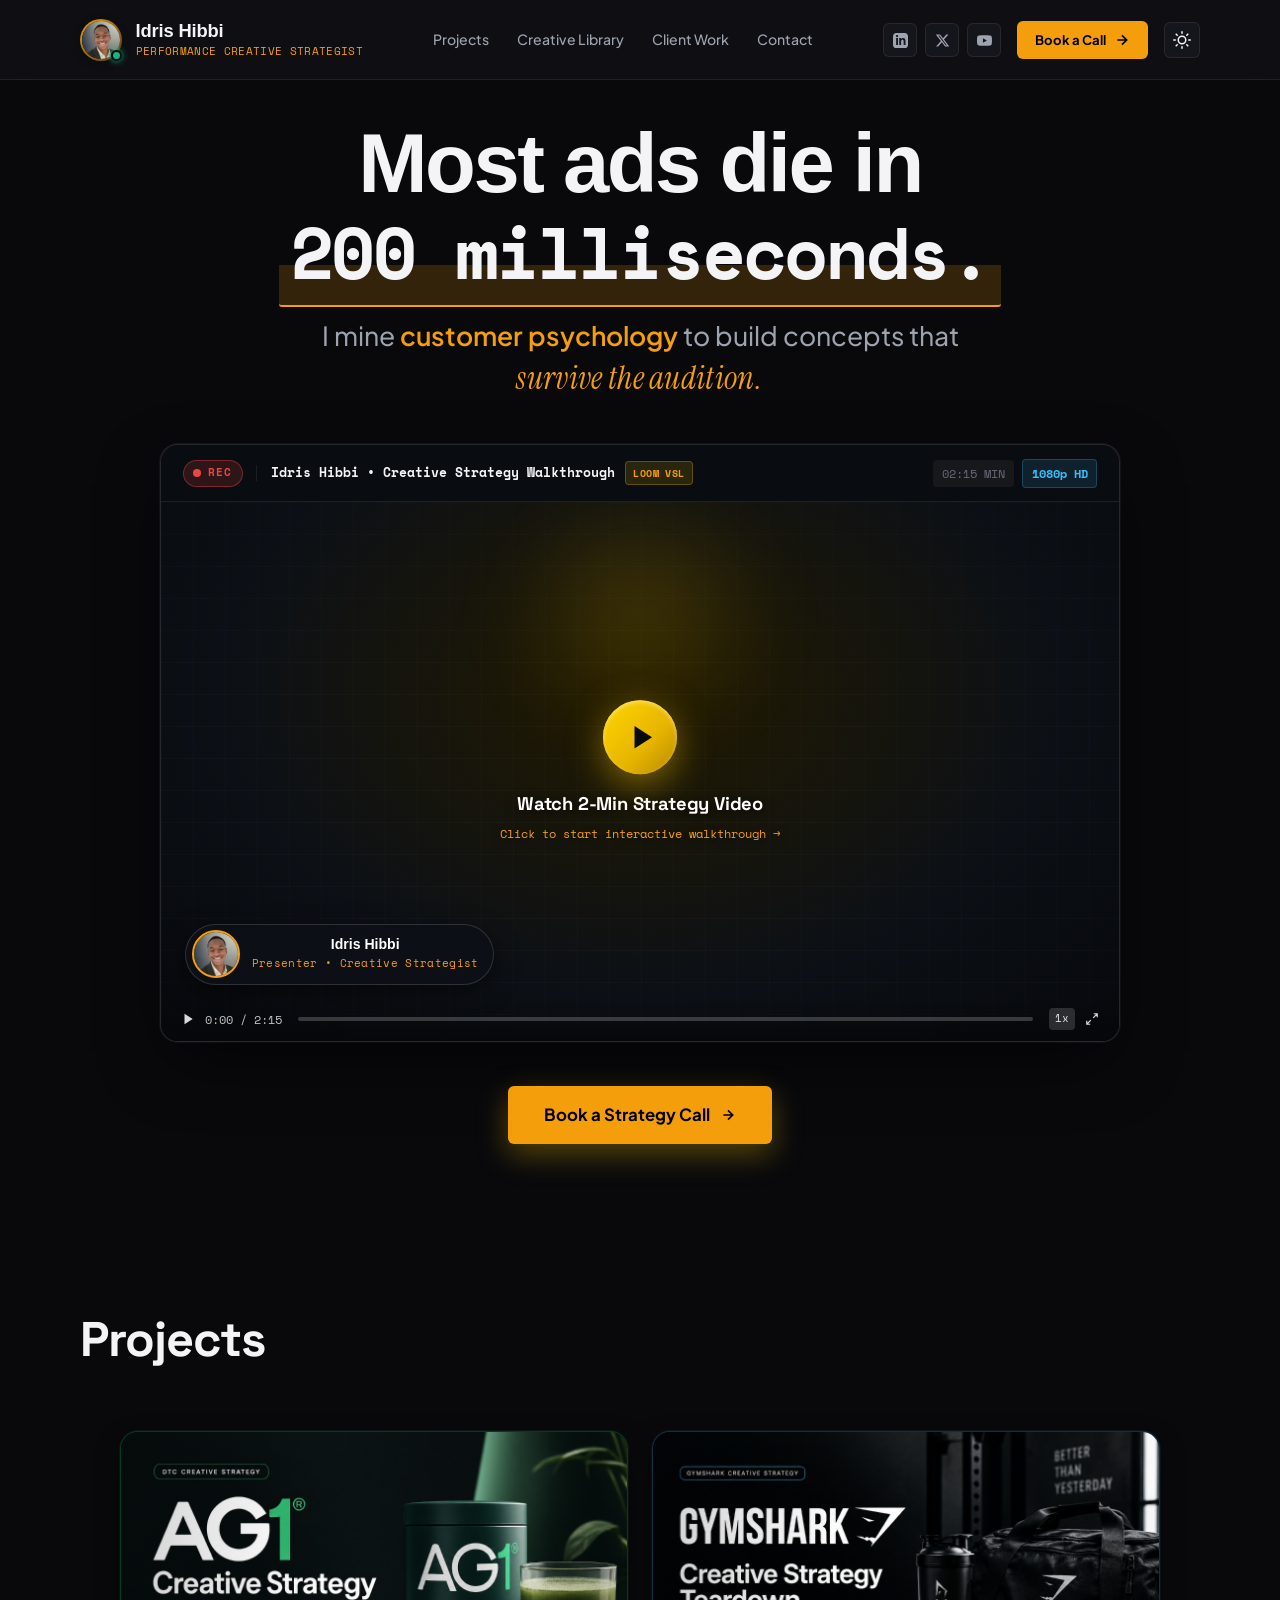
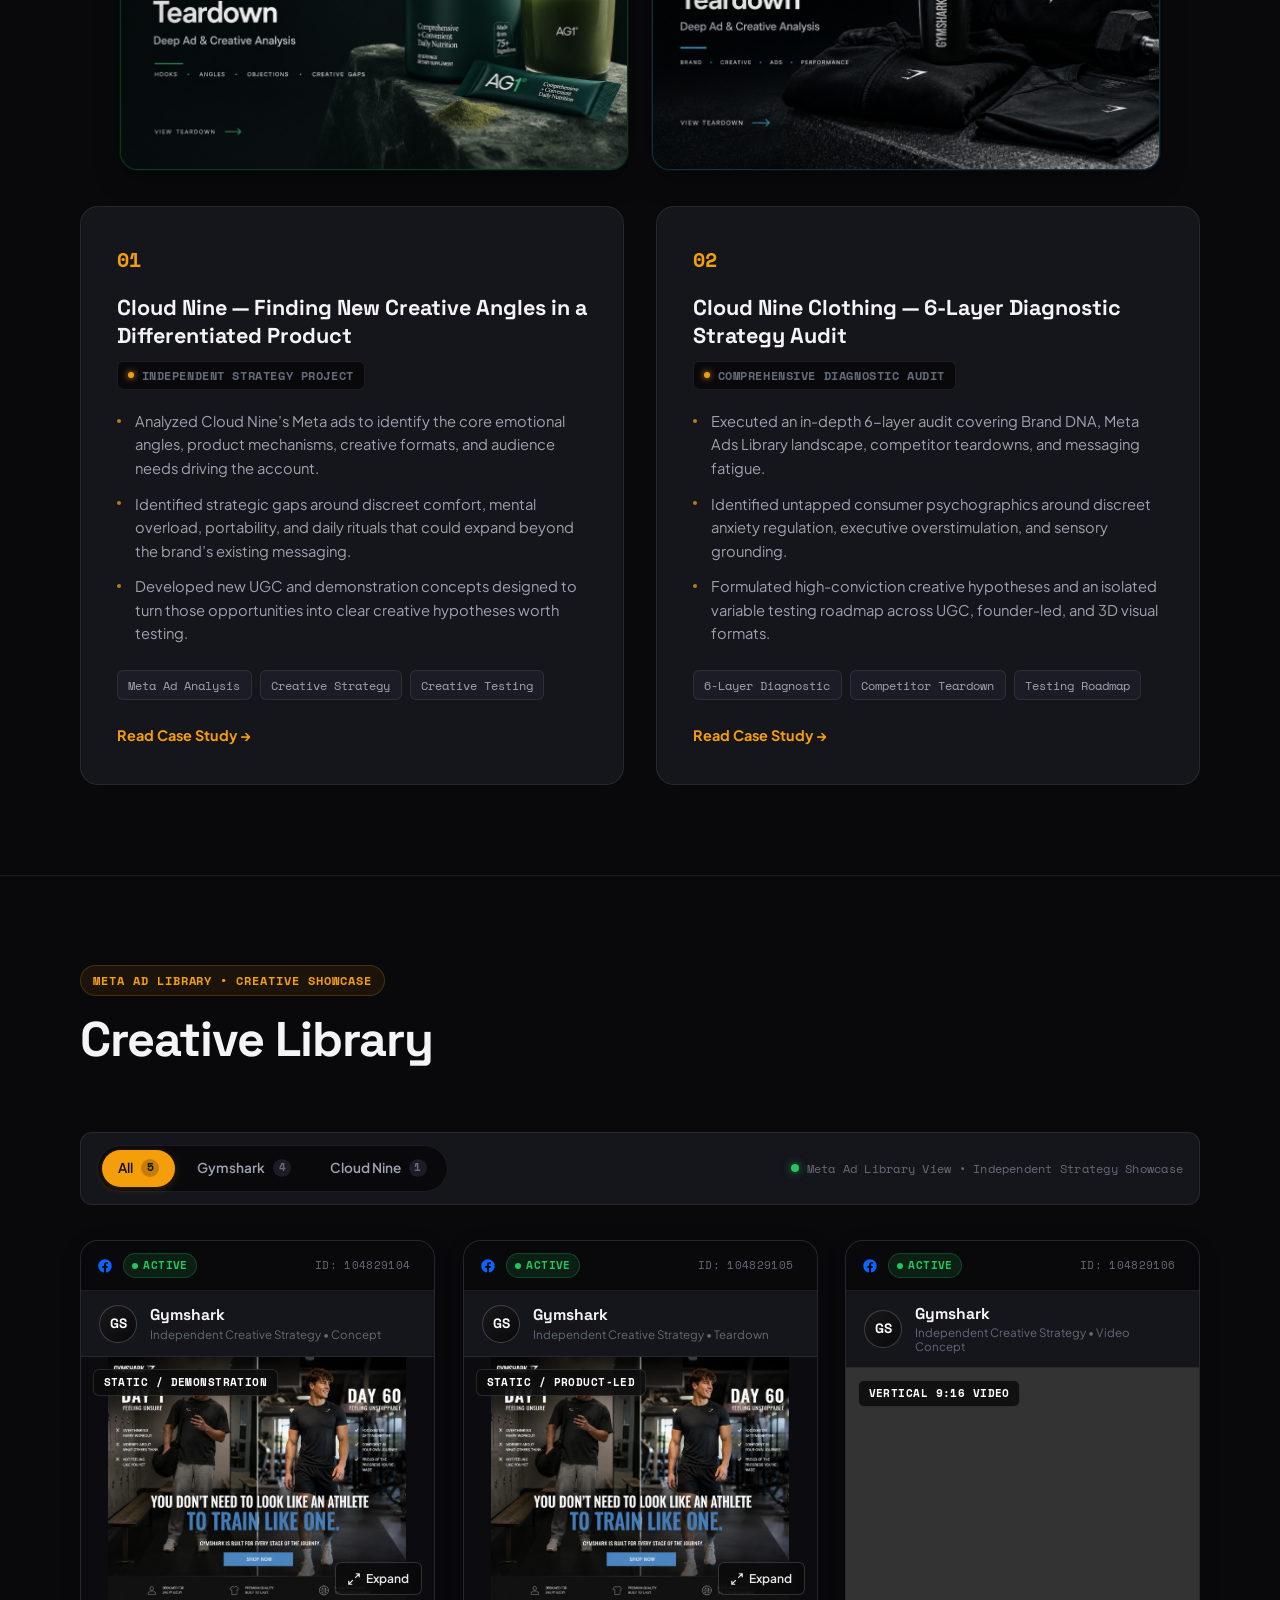
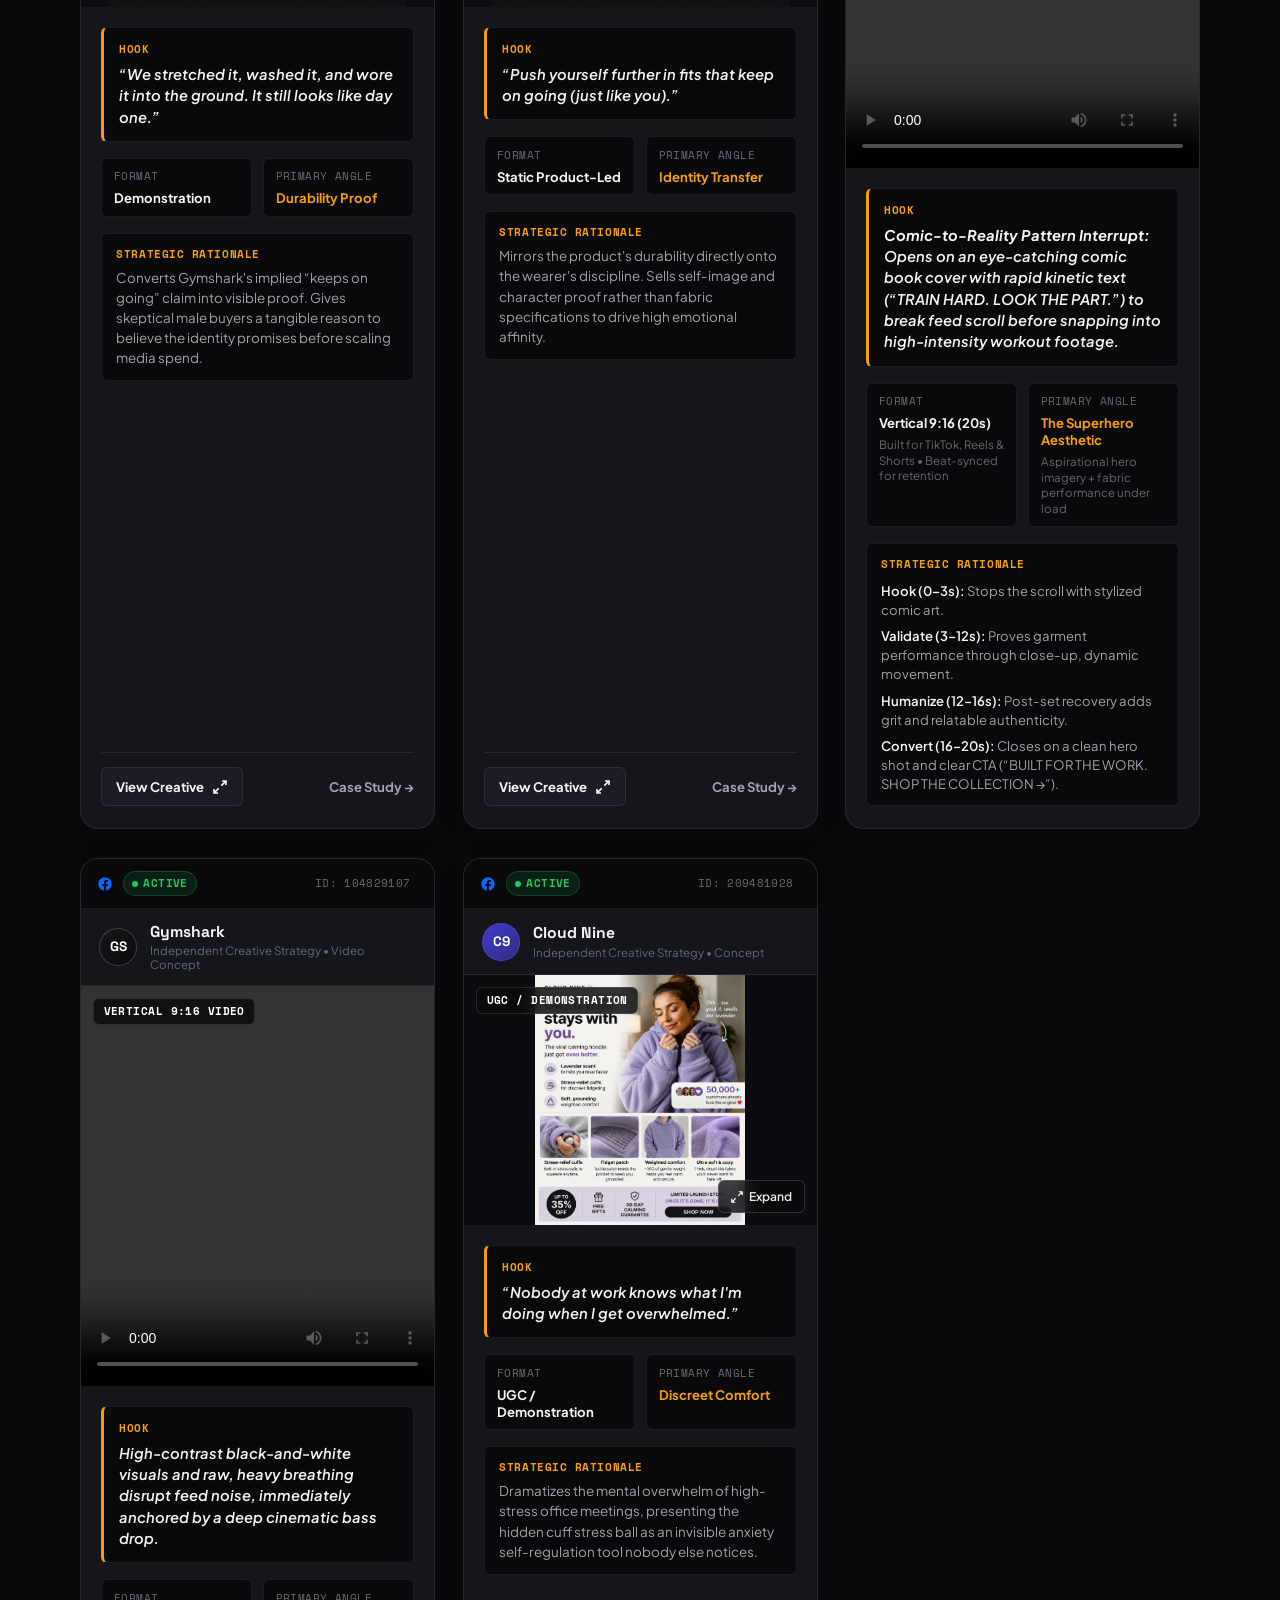
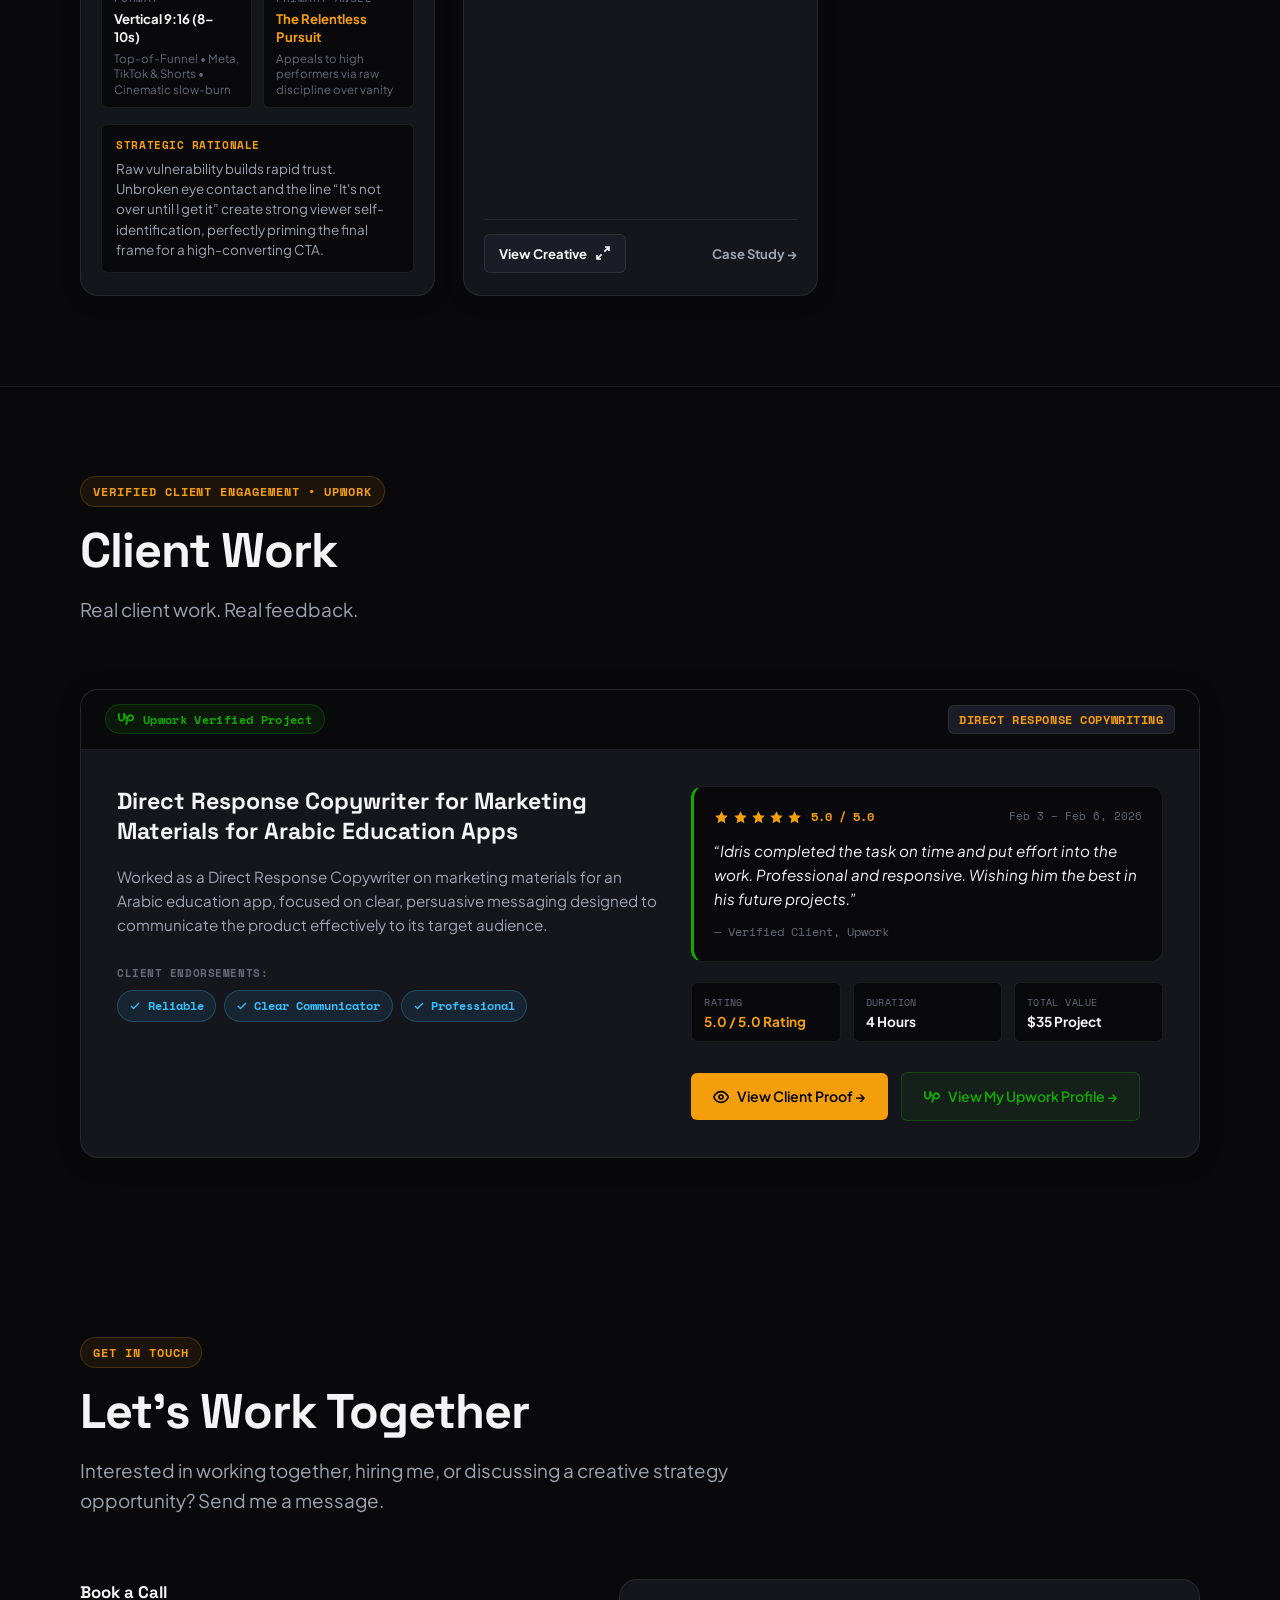
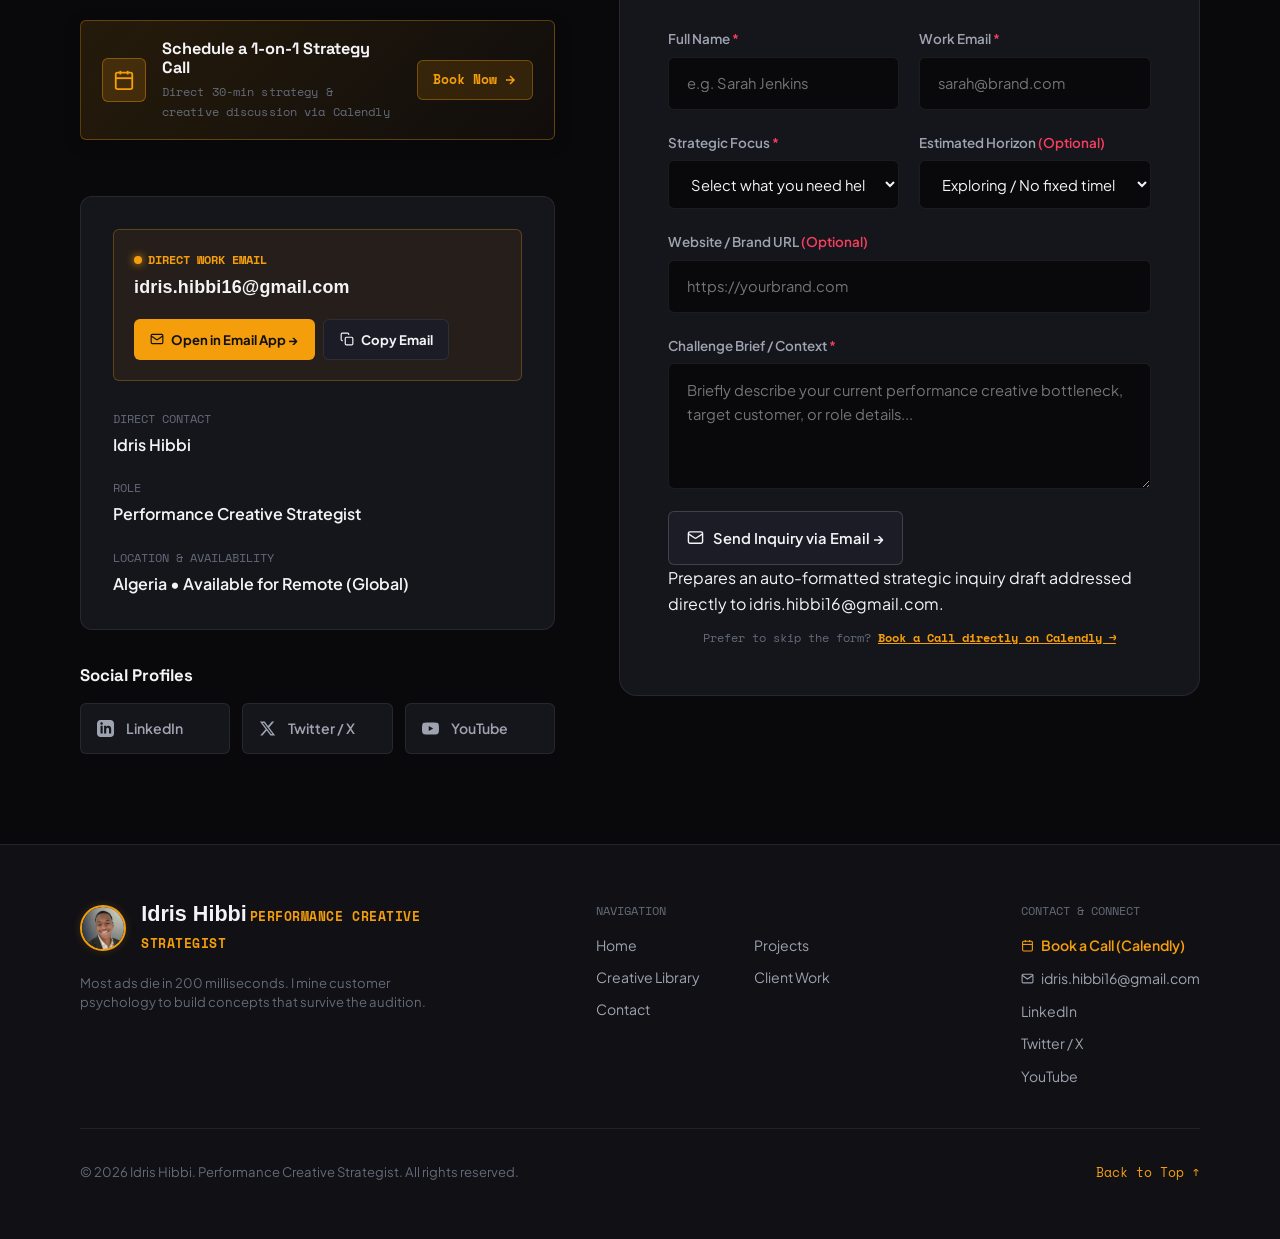
==== index.html @ 388db46a "copy: simplify Projects section header to just 'Projects'" ====
<!DOCTYPE html>
<html lang="en" data-theme="dark">
<head>
  <meta charset="UTF-8">
  <meta name="viewport" content="width=device-width, initial-scale=1.0">
  <meta http-equiv="X-UA-Compatible" content="ie=edge">
  
  <title>Idris Hibbi — Performance Creative Strategist | Portfolio</title>
  <meta name="description" content="Portfolio of Idris Hibbi, Performance Creative Strategist. Turning customer research and insights into high-converting paid social hooks, angles, concepts, and testing roadmaps.">
  <meta name="keywords" content="Idris Hibbi, Performance Creative Strategist, Creative Strategy, Meta Ads, DTC Paid Social, Creative Testing, Hooks and Angles, Direct Response Copywriting">
  <meta name="author" content="Idris Hibbi">

  <!-- Open Graph / Meta -->
  <meta property="og:type" content="website">
  <meta property="og:title" content="Idris Hibbi — Performance Creative Strategist">
  <meta property="og:description" content="Most ads die in 200 milliseconds. I mine customer psychology to build concepts that survive the audition.">
  <meta property="og:url" content="https://www.idrishibbi.workers.dev">

  <!-- Favicon -->
  <link rel="icon" type="image/jpeg" href="assets/idris-hibbi.jpg">

  <!-- Typography: Clash Display, Cabinet Grotesk & Google Fonts -->
  <link rel="preconnect" href="https://api.fontshare.com">
  <link rel="stylesheet" href="https://api.fontshare.com/v2/css?f[]=clash-display@500,600,700&f[]=cabinet-grotesk@500,700,800,900&display=swap">
  <link rel="preconnect" href="https://fonts.googleapis.com">
  <link rel="preconnect" href="https://fonts.gstatic.com" crossorigin>
  <link rel="stylesheet" href="https://fonts.googleapis.com/css2?family=Instrument+Serif:ital@0;1&family=Plus+Jakarta+Sans:ital,wght@0,300;0,400;0,500;0,600;0,700;0,800;1,400&family=Space+Grotesk:wght@500;600;700&family=Space+Mono:ital,wght@0,400;0,700;1,400;1,700&display=swap">

  <!-- Stylesheet -->
  <link rel="stylesheet" href="css/style.css">
</head>
<body>

  <!-- Scroll Progress Bar -->
  <div id="scroll-progress" role="progressbar" aria-label="Reading progress" aria-valuenow="0" aria-valuemin="0" aria-valuemax="100"></div>

  <!-- ═══════════════════════════════════════════════════════════
       HEADER & NAVIGATION (PROJECTS | CREATIVE LIBRARY | CLIENT WORK | CONTACT)
       ═══════════════════════════════════════════════════════════ -->
  <header class="site-header" role="banner">
    <div class="container nav-wrapper">
      
      <!-- Brand Identity (Logo Up with Photo) -->
      <a href="#hero" class="brand-logo" aria-label="Idris Hibbi Home">
        <div class="brand-avatar-wrap">
          <img src="assets/idris-hibbi.jpg" alt="Idris Hibbi" class="brand-avatar-img">
          <span class="avatar-status-dot" title="Available for Remote"></span>
        </div>
        <div class="brand-text">
          <span class="brand-name">Idris Hibbi</span>
          <span class="brand-role">Performance Creative Strategist</span>
        </div>
      </a>

      <!-- Desktop Navigation Links: Projects | Creative Library | Client Work | Contact -->
      <nav class="nav-links" id="nav-links" role="navigation" aria-label="Primary Navigation">
        <a href="#work" class="nav-link">Projects</a>
        <a href="#creative-library" class="nav-link">Creative Library</a>
        <a href="#client-work" class="nav-link">Client Work</a>
        <a href="#contact" class="nav-link">Contact</a>
        <a href="https://calendly.com/idris-copywriter/the-idris-meeting" target="_blank" rel="noopener noreferrer" class="btn btn-primary btn-sm mobile-nav-cta">Book a Call</a>
      </nav>

      <!-- Right Utility: Socials, Persistent CTA, Theme Toggle, Mobile Button -->
      <div class="nav-right">

        <!-- Header Social Icons Strip (Exact Verified Links) -->
        <div class="header-socials" aria-label="Social & Professional Profiles">
          <a href="https://www.linkedin.com/in/idris-hibbi-80b40640b/" target="_blank" rel="noopener noreferrer" class="social-icon-btn" aria-label="Idris Hibbi on LinkedIn" title="LinkedIn">
            <svg viewBox="0 0 24 24"><path d="M19 0h-14c-2.761 0-5 2.239-5 5v14c0 2.761 2.239 5 5 5h14c2.762 0 5-2.239 5-5v-14c0-2.761-2.238-5-5-5zm-11 19h-3v-11h3v11zm-1.5-12.268c-.966 0-1.75-.79-1.75-1.764s.784-1.764 1.75-1.764 1.75.79 1.75 1.764-.783 1.764-1.75 1.764zm13.5 12.268h-3v-5.604c0-3.368-4-3.113-4 0v5.604h-3v-11h3v1.765c1.396-2.586 7-2.777 7 2.476v6.759z"/></svg>
          </a>
          <a href="https://x.com/idriso52823" target="_blank" rel="noopener noreferrer" class="social-icon-btn" aria-label="Idris Hibbi on X / Twitter" title="X / Twitter">
            <svg viewBox="0 0 24 24"><path d="M18.244 2.25h3.308l-7.227 8.26 8.502 11.24H16.17l-5.214-6.817L4.99 21.75H1.68l7.73-8.835L1.254 2.25H8.08l4.713 6.231zm-1.161 17.52h1.833L7.084 4.126H5.117z"/></svg>
          </a>
          <a href="https://www.youtube.com/@idrishibbi/shorts" target="_blank" rel="noopener noreferrer" class="social-icon-btn" aria-label="Idris Hibbi on YouTube" title="YouTube">
            <svg viewBox="0 0 24 24"><path d="M23.498 6.186a3.016 3.016 0 0 0-2.122-2.136C19.505 3.545 12 3.545 12 3.545s-7.505 0-9.377.505A3.017 3.017 0 0 0 .502 6.186C0 8.07 0 12 0 12s0 3.93.502 5.814a3.016 3.016 0 0 0 2.122 2.136c1.871.505 9.376.505 9.376.505s7.505 0 9.377-.505a3.015 3.015 0 0 0 2.122-2.136C24 15.93 24 12 24 12s0-3.93-.502-5.814zM9.545 15.568V8.432L15.818 12l-6.273 3.568z"/></svg>
          </a>
        </div>

        <!-- Persistent "Book a Call" CTA Button -->
        <a href="https://calendly.com/idris-copywriter/the-idris-meeting" target="_blank" rel="noopener noreferrer" class="btn btn-primary btn-sm nav-cta-desktop">
          <span>Book a Call</span>
          <svg viewBox="0 0 24 24" width="14" height="14" fill="none" stroke="currentColor" stroke-width="2.5"><path d="M5 12h14M12 5l7 7-7 7"/></svg>
        </a>

        <!-- Theme Toggle -->
        <button id="theme-toggle" class="theme-toggle" type="button" aria-label="Switch to light mode" title="Current: DARK mode (Click to toggle)">
          <svg class="icon-sun" xmlns="http://www.w3.org/2000/svg" width="18" height="18" viewBox="0 0 24 24" fill="none" stroke="currentColor" stroke-width="2" stroke-linecap="round" stroke-linejoin="round">
            <circle cx="12" cy="12" r="5"></circle>
            <line x1="12" y1="1" x2="12" y2="3"></line>
            <line x1="12" y1="21" x2="12" y2="23"></line>
            <line x1="4.22" y1="4.22" x2="5.64" y2="5.64"></line>
            <line x1="18.36" y1="18.36" x2="19.78" y2="19.78"></line>
            <line x1="1" y1="12" x2="3" y2="12"></line>
            <line x1="21" y1="12" x2="23" y2="12"></line>
            <line x1="4.22" y1="19.78" x2="5.64" y2="18.36"></line>
            <line x1="18.36" y1="5.64" x2="19.78" y2="4.22"></line>
          </svg>
          <svg class="icon-moon" xmlns="http://www.w3.org/2000/svg" width="18" height="18" viewBox="0 0 24 24" fill="none" stroke="currentColor" stroke-width="2" stroke-linecap="round" stroke-linejoin="round">
            <path d="M21 12.79A9 9 0 1 1 11.21 3 7 7 0 0 0 21 12.79z"></path>
          </svg>
        </button>

        <!-- Mobile Menu Toggle Button -->
        <button id="mobile-toggle" class="mobile-toggle" type="button" aria-label="Toggle navigation menu" aria-expanded="false" aria-controls="nav-links">
          <span></span>
          <span></span>
          <span></span>
        </button>
      </div>

    </div>
  </header>

  <!-- ═══════════════════════════════════════════════════════════
       MAIN CONTENT
       ═══════════════════════════════════════════════════════════ -->
  <main id="main-content">

    <!-- ───────────────────────────────────────────────────────────
         01 — HERO & LOOM VSL (DIRECT-RESPONSE SALES PAGE)
         ─────────────────────────────────────────────────────────── -->
    <section id="hero" class="hero-section hero-vsl-section" aria-label="Introduction">
      <div class="container">
        <div class="hero-inner reveal">

          <!-- Main Headline (Hook) -->
          <h1 class="hero-headline">
            Most ads die in <span class="headline-mono">200 milliseconds.</span>
          </h1>

          <!-- Subheadline (Strategy & Value Proposition) -->
          <p class="hero-subhead">
            I mine <span class="subhead-accent">customer psychology</span> to build concepts that <em class="subhead-serif">survive the audition.</em>
          </p>

          <!-- LOOM VIDEO VSL PLAYER (Directly After Headline) -->
          <div class="loom-vsl-card reveal" id="about">
          
          <!-- Loom Browser / Recording Header Bar -->
          <div class="loom-header-bar">
            <div class="loom-header-left">
              <span class="loom-rec-indicator">
                <span class="loom-rec-dot"></span>
                <span class="loom-rec-text">REC</span>
              </span>
              <span class="loom-header-divider"></span>
              <div class="loom-header-title-wrap">
                <span class="loom-header-title">Idris Hibbi &bull; Creative Strategy Walkthrough</span>
                <span class="loom-header-badge">LOOM VSL</span>
              </div>
            </div>
            <div class="loom-header-right">
              <span class="loom-meta-pill">02:15 MIN</span>
              <span class="loom-meta-pill loom-pill-hd">1080p HD</span>
            </div>
          </div>

          <!-- Video Player & Interactive Screen Frame -->
          <div class="loom-screen-wrap" id="loom-player-wrap">
            
            <!-- Loom Embedded Iframe (Ready for Your Loom URL) -->
            <!-- TO EMBED YOUR ACTUAL LOOM VIDEO: Paste your Loom share/embed link into the src below:
                 e.g. src="https://www.loom.com/embed/YOUR_LOOM_VIDEO_ID" -->
            <iframe 
              id="loom-iframe" 
              class="loom-iframe"
              src="" 
              data-loom-url="https://www.loom.com/embed/"
              title="Idris Hibbi — Performance Creative Strategy Loom Walkthrough"
              frameborder="0" 
              webkitallowfullscreen 
              mozallowfullscreen 
              allowfullscreen
              allow="accelerometer; autoplay; clipboard-write; encrypted-media; gyroscope; picture-in-picture"
              style="display: none;"
            ></iframe>

            <!-- Interactive Loom Poster Overlay -->
            <div class="loom-poster" id="loom-poster">
              <!-- Dark Cinematic Studio Grid & Ambient Lighting -->
              <div class="loom-poster-bg">
                <div class="loom-bg-glow"></div>
                <div class="loom-bg-grid-overlay"></div>
              </div>
              
              <!-- Floating Loom Bubble (Iconic circular presenter bubble) -->
              <div class="loom-presenter-bubble">
                <div class="loom-bubble-avatar-frame">
                  <img src="assets/idris-hibbi.jpg" alt="Idris Hibbi — Performance Creative Strategist" class="loom-bubble-avatar">
                  <span class="loom-bubble-pulse"></span>
                </div>
                <div class="loom-bubble-info">
                  <span class="loom-bubble-name">Idris Hibbi</span>
                  <span class="loom-bubble-role">Presenter &bull; Creative Strategist</span>
                </div>
              </div>

              <!-- Center Big Play Button with Pulse Aura -->
              <div class="loom-play-trigger-wrap" id="loom-play-btn" role="button" tabindex="0" aria-label="Play 2-Minute Strategy Video">
                <div class="loom-play-pulse-ring"></div>
                <div class="loom-play-pulse-ring-outer"></div>
                <div class="loom-play-btn">
                  <svg viewBox="0 0 24 24" width="30" height="30" fill="currentColor">
                    <polygon points="6,3 20,12 6,21"></polygon>
                  </svg>
                </div>
                <div class="loom-play-labels">
                  <span class="loom-play-headline">Watch 2-Min Strategy Video</span>
                  <span class="loom-play-subtext">Click to start interactive walkthrough &rarr;</span>
                </div>
              </div>

              <!-- Bottom Bar with Video Controls Mockup -->
              <div class="loom-player-controls-bar">
                <div class="loom-controls-left">
                  <span class="loom-ctrl-btn">
                    <svg viewBox="0 0 24 24" width="14" height="14" fill="currentColor"><polygon points="6,3 20,12 6,21"></polygon></svg>
                  </span>
                  <span class="loom-time-display">0:00 / 2:15</span>
                </div>
                <div class="loom-progress-track">
                  <div class="loom-progress-fill"></div>
                </div>
                <div class="loom-controls-right">
                  <span class="loom-speed-pill">1x</span>
                  <span class="loom-ctrl-btn" title="Fullscreen">
                    <svg viewBox="0 0 24 24" width="14" height="14" fill="none" stroke="currentColor" stroke-width="2"><path d="M15 3h6v6M9 21H3v-6M21 3l-7 7M3 21l7-7"/></svg>
                  </span>
                </div>
              </div>

            </div>

          </div>
        </div>

        <!-- Single Booking Call Button Under Video -->
        <div class="loom-vsl-cta-center reveal">
          <a href="https://calendly.com/idris-copywriter/the-idris-meeting" target="_blank" rel="noopener noreferrer" class="btn btn-primary btn-lg loom-booking-btn">
            <span>Book a Strategy Call</span>
            <svg viewBox="0 0 24 24" width="18" height="18" fill="none" stroke="currentColor" stroke-width="2.5"><path d="M5 12h14M12 5l7 7-7 7"/></svg>
          </a>
        </div>

      </div>
    </section>

    <!-- ───────────────────────────────────────────────────────────
         02 — PROJECTS (CASE STUDY CARDS WITH VISUAL PREVIEWS)
         ─────────────────────────────────────────────────────────── -->
    <section id="work" class="section work-section" aria-label="Projects">
      <div class="container">
        
        <div class="section-header reveal">
          <h2 class="section-title">Projects</h2>
        </div>

                <!-- ══════════════════════════════════════════════════════════════════
             FLAGSHIP CREATIVE STRATEGY TEARDOWNS (COMPACT 2-COLUMN GRID)
             01 — AG1 (DTC Health & Rituals)
             02 — GYMSHARK (Fitness DTC & Community)
             ══════════════════════════════════════════════════════════════════ -->
        <div class="featured-teardowns-grid reveal">
          
          <!-- FLAGSHIP 01: AG1 -->
          <a href="teardowns/ag1/" class="teardown-cover-card card-ag1" aria-label="AG1 Creative Strategy Teardown — Deep Ad &amp; Creative Analysis">
            <div class="teardown-cover-media">
              <img src="assets/ag1-cover.jpg" alt="AG1 Creative Strategy Teardown — Deep Ad &amp; Creative Analysis by Idris Hibbi" class="teardown-cover-img" width="1024" height="682" loading="eager" />
              <div class="teardown-cover-vignette vignette-ag1"></div>

              <!-- Interactive Hover Indicator for "VIEW TEARDOWN →" (Desktop) -->
              <div class="teardown-cover-hover-indicator indicator-ag1" aria-hidden="true">
                <span class="indicator-text">VIEW TEARDOWN</span>
                <span class="indicator-arrow">&rarr;</span>
              </div>
            </div>

            <!-- Mobile Editorial Typography Bar (Large & Highly Readable on Phones) -->
            <div class="cover-mobile-meta meta-ag1">
              <div class="meta-top-row">
                <span class="meta-tag tag-ag1">DTC CREATIVE STRATEGY</span>
              </div>
              <h3 class="meta-title">AG1</h3>
              <h4 class="meta-subtitle">Creative Strategy Teardown</h4>
              <p class="meta-desc">Deep Ad &amp; Creative Analysis</p>
              <div class="meta-pills">
                <span class="meta-pill">HOOKS</span>
                <span class="meta-pill-dot">&bull;</span>
                <span class="meta-pill">ANGLES</span>
                <span class="meta-pill-dot">&bull;</span>
                <span class="meta-pill">OBJECTIONS</span>
                <span class="meta-pill-dot">&bull;</span>
                <span class="meta-pill">CREATIVE GAPS</span>
              </div>
              <div class="meta-cta cta-ag1">
                <span>VIEW TEARDOWN &rarr;</span>
              </div>
            </div>

            <!-- Accessible Semantic Representation -->
            <div class="sr-only">
              <span>DTC CREATIVE STRATEGY</span>
              <h2>AG1</h2>
              <h3>Creative Strategy Teardown</h3>
              <p>Deep Ad &amp; Creative Analysis</p>
              <p>HOOKS &bull; ANGLES &bull; OBJECTIONS &bull; CREATIVE GAPS</p>
              <span>VIEW TEARDOWN &rarr;</span>
            </div>
          </a>

          <!-- FLAGSHIP 02: GYMSHARK -->
          <a href="teardowns/gymshark/" class="teardown-cover-card card-gymshark" aria-label="Gymshark Creative Strategy Teardown — Deep Ad &amp; Creative Analysis">
            <div class="teardown-cover-media">
              <img src="assets/gymshark-cover.jpg" alt="Gymshark Creative Strategy Teardown — Deep Ad &amp; Creative Analysis by Idris Hibbi" class="teardown-cover-img" width="1024" height="682" loading="eager" />
              <div class="teardown-cover-vignette vignette-gymshark"></div>

              <!-- Interactive Hover Indicator for "VIEW TEARDOWN →" (Desktop) -->
              <div class="teardown-cover-hover-indicator indicator-gymshark" aria-hidden="true">
                <span class="indicator-text">VIEW TEARDOWN</span>
                <span class="indicator-arrow">&rarr;</span>
              </div>
            </div>

            <!-- Mobile Editorial Typography Bar (Large & Highly Readable on Phones) -->
            <div class="cover-mobile-meta meta-gymshark">
              <div class="meta-top-row">
                <span class="meta-tag tag-gymshark">GYMSHARK CREATIVE STRATEGY</span>
              </div>
              <h3 class="meta-title">GYMSHARK</h3>
              <h4 class="meta-subtitle">Creative Strategy Teardown</h4>
              <p class="meta-desc">Deep Ad &amp; Creative Analysis</p>
              <div class="meta-pills">
                <span class="meta-pill">BRAND</span>
                <span class="meta-pill-dot">&bull;</span>
                <span class="meta-pill">CREATIVE</span>
                <span class="meta-pill-dot">&bull;</span>
                <span class="meta-pill">ADS</span>
                <span class="meta-pill-dot">&bull;</span>
                <span class="meta-pill">PERFORMANCE</span>
              </div>
              <div class="meta-cta cta-gymshark">
                <span>VIEW TEARDOWN &rarr;</span>
              </div>
            </div>

            <!-- Accessible Semantic Representation -->
            <div class="sr-only">
              <span>GYMSHARK CREATIVE STRATEGY</span>
              <h2>Gymshark</h2>
              <h3>Creative Strategy Teardown</h3>
              <p>Deep Ad &amp; Creative Analysis</p>
              <p>BRAND &bull; CREATIVE &bull; ADS &bull; PERFORMANCE</p>
              <span>VIEW TEARDOWN &rarr;</span>
              <a href="https://docs.google.com/document/d/1mdFrHe251wy2hqUZsi7f1hh9tClTZw5Wl1FDdu_1t6A/edit?usp=sharing">Google Docs Case Study</a>
            </div>
          </a>

        </div>

        <div class="case-studies-grid">
          
          <!-- CASE STUDY 01: CLOUD NINE -->
          <article class="case-card reveal">
            <div class="case-card-top">
              <span class="case-number">01</span>
            </div>

            <h3 class="case-title">Cloud Nine — Finding New Creative Angles in a Differentiated Product</h3>
            
            <div class="case-project-label">
              <span class="case-badge-dot"></span>
              <span>Independent Strategy Project</span>
            </div>

            <div class="case-desc-lines">
              <p class="case-desc-line">Analyzed Cloud Nine’s Meta ads to identify the core emotional angles, product mechanisms, creative formats, and audience needs driving the account.</p>
              <p class="case-desc-line">Identified strategic gaps around discreet comfort, mental overload, portability, and daily rituals that could expand beyond the brand’s existing messaging.</p>
              <p class="case-desc-line">Developed new UGC and demonstration concepts designed to turn those opportunities into clear creative hypotheses worth testing.</p>
            </div>

            <div class="case-tags">
              <span class="case-tag">Meta Ad Analysis</span>
              <span class="case-tag">Creative Strategy</span>
              <span class="case-tag">Creative Testing</span>
            </div>

            <a href="https://docs.google.com/document/d/1LmB_jyf6jOxiAzn_wpG_X_ZEr5c2slnwyT1JOl8bPM0/edit?usp=sharing" target="_blank" rel="noopener noreferrer" class="case-cta-btn" aria-label="Read Cloud Nine Creative Strategy &amp; Ad Analysis on Google Docs">
              <span>Read Case Study &rarr;</span>
            </a>
          </article>

          <!-- CASE STUDY 02: CLOUD NINE 6-LAYER DIAGNOSTIC AUDIT -->
          <article class="case-card reveal delay-100">
            <div class="case-card-top">
              <span class="case-number">02</span>
            </div>

            <h3 class="case-title">Cloud Nine Clothing — 6-Layer Diagnostic Strategy Audit</h3>
            
            <div class="case-project-label">
              <span class="case-badge-dot"></span>
              <span>Comprehensive Diagnostic Audit</span>
            </div>

            <div class="case-desc-lines">
              <p class="case-desc-line">Executed an in-depth 6-layer audit covering Brand DNA, Meta Ads Library landscape, competitor teardowns, and messaging fatigue.</p>
              <p class="case-desc-line">Identified untapped consumer psychographics around discreet anxiety regulation, executive overstimulation, and sensory grounding.</p>
              <p class="case-desc-line">Formulated high-conviction creative hypotheses and an isolated variable testing roadmap across UGC, founder-led, and 3D visual formats.</p>
            </div>

            <div class="case-tags">
              <span class="case-tag">6-Layer Diagnostic</span>
              <span class="case-tag">Competitor Teardown</span>
              <span class="case-tag">Testing Roadmap</span>
            </div>

            <a href="cloudnine-audit.html" target="_blank" rel="noopener noreferrer" class="case-cta-btn" aria-label="Read Cloud Nine 6-Layer Diagnostic Audit">
              <span>Read Case Study &rarr;</span>
            </a>
          </article>

        </div>

      </div>
    </section>

    <!-- ───────────────────────────────────────────────────────────
         03.5 — CREATIVE LIBRARY (META AD LIBRARY SHOWCASE)
         ─────────────────────────────────────────────────────────── -->
    <section id="creative-library" class="section creative-library-section" aria-label="Creative Library">
      <div class="container">
        
        <div class="section-header reveal">
          <div class="section-tag">Meta Ad Library &bull; Creative Showcase</div>
          <h2 class="section-title">Creative Library</h2>
        </div>

        <!-- Meta Ad Library Controls: Brand Filters & Live Showcase Indicator -->
        <div class="ad-library-controls reveal">
          <div class="ad-filter-tabs" role="tablist" aria-label="Filter creatives by brand">
            <button type="button" class="ad-filter-btn is-active" data-filter="all" role="tab" aria-selected="true">
              <span>All</span>
              <span class="filter-count">5</span>
            </button>
            <button type="button" class="ad-filter-btn" data-filter="gymshark" role="tab" aria-selected="false">
              <span>Gymshark</span>
              <span class="filter-count">4</span>
            </button>
            <button type="button" class="ad-filter-btn" data-filter="cloudnine" role="tab" aria-selected="false">
              <span>Cloud Nine</span>
              <span class="filter-count">1</span>
            </button>
          </div>

          <div class="ad-library-status-badge">
            <span class="ad-live-dot"></span>
            <span>Meta Ad Library View &bull; Independent Strategy Showcase</span>
          </div>
        </div>

        <!-- Ad Cards Grid -->
        <div class="ad-library-grid" id="ad-library-grid">

          <!-- AD CARD 1: GYMSHARK — DURABILITY PROOF -->
          <article class="ad-library-card reveal" data-brand="gymshark">
            <div class="ad-meta-topbar">
              <div class="ad-meta-platforms">
                <svg class="meta-logo-icon" viewBox="0 0 24 24" width="16" height="16"><path fill="#0866FF" d="M12 2C6.477 2 2 6.477 2 12c0 4.991 3.657 9.128 8.438 9.879V14.89h-2.54V12h2.54V9.797c0-2.506 1.492-3.89 3.777-3.89 1.094 0 2.238.195 2.238.195v2.46h-1.26c-1.243 0-1.63.771-1.63 1.562V12h2.773l-.443 2.89h-2.33v6.989C18.343 21.129 22 16.99 22 12c0-5.523-4.477-10-10-10z"/></svg>
                <span class="ad-status-pill"><span class="ad-status-dot"></span> Active</span>
              </div>
              <span class="ad-id-badge" title="Meta Ad ID">ID: 104829104</span>
            </div>

            <div class="ad-brand-header">
              <div class="ad-brand-avatar ad-avatar-gymshark" aria-label="Gymshark">
                <span>GS</span>
              </div>
              <div class="ad-brand-meta">
                <h3 class="ad-brand-name">Gymshark</h3>
                <span class="ad-sponsored-tag">Independent Creative Strategy &bull; Concept</span>
              </div>
            </div>

            <div class="ad-media-container">
              <img src="assets/gymshark-ad-1.png" alt="Gymshark Durability Proof Ad Concept" class="ad-media-img" loading="lazy">
              <span class="ad-format-pill">Static / Demonstration</span>
              <button type="button" class="ad-media-expand-btn" data-action="view-creative" title="Expand Creative">
                <svg viewBox="0 0 24 24" width="14" height="14" fill="none" stroke="currentColor" stroke-width="2"><path d="M15 3h6v6M9 21H3v-6M21 3l-7 7M3 21l7-7"/></svg>
                <span>Expand</span>
              </button>
            </div>

            <div class="ad-details-body">
              <div class="ad-hook-box">
                <span class="ad-field-label">Hook</span>
                <p class="ad-hook-text">&ldquo;We stretched it, washed it, and wore it into the ground. It still looks like day one.&rdquo;</p>
              </div>

              <div class="ad-attributes-grid">
                <div class="ad-attr-item">
                  <span class="ad-attr-label">Format</span>
                  <span class="ad-attr-val">Demonstration</span>
                </div>
                <div class="ad-attr-item">
                  <span class="ad-attr-label">Primary Angle</span>
                  <span class="ad-attr-val highlight-angle">Durability Proof</span>
                </div>
              </div>

              <div class="ad-strategy-box">
                <span class="ad-field-label">Strategic Rationale</span>
                <p class="ad-strategy-text">
                  Converts Gymshark's implied &ldquo;keeps on going&rdquo; claim into visible proof. Gives skeptical male buyers a tangible reason to believe the identity promises before scaling media spend.
                </p>
              </div>

              <div class="ad-card-actions">
                <button type="button" class="btn btn-sm btn-view-creative" data-action="view-creative">
                  <span>View Creative</span>
                  <svg viewBox="0 0 24 24" width="13" height="13" fill="none" stroke="currentColor" stroke-width="2.5"><path d="M15 3h6v6M9 21H3v-6M21 3l-7 7M3 21l7-7"/></svg>
                </button>
                <a href="https://docs.google.com/document/d/1mdFrHe251wy2hqUZsi7f1hh9tClTZw5Wl1FDdu_1t6A/edit?usp=sharing" target="_blank" rel="noopener noreferrer" class="ad-case-link">
                  <span>Case Study &rarr;</span>
                </a>
              </div>
            </div>
          </article>

          <!-- AD CARD 2: GYMSHARK — IDENTITY TRANSFER -->
          <article class="ad-library-card reveal delay-100" data-brand="gymshark">
            <div class="ad-meta-topbar">
              <div class="ad-meta-platforms">
                <svg class="meta-logo-icon" viewBox="0 0 24 24" width="16" height="16"><path fill="#0866FF" d="M12 2C6.477 2 2 6.477 2 12c0 4.991 3.657 9.128 8.438 9.879V14.89h-2.54V12h2.54V9.797c0-2.506 1.492-3.89 3.777-3.89 1.094 0 2.238.195 2.238.195v2.46h-1.26c-1.243 0-1.63.771-1.63 1.562V12h2.773l-.443 2.89h-2.33v6.989C18.343 21.129 22 16.99 22 12c0-5.523-4.477-10-10-10z"/></svg>
                <span class="ad-status-pill"><span class="ad-status-dot"></span> Active</span>
              </div>
              <span class="ad-id-badge" title="Meta Ad ID">ID: 104829105</span>
            </div>

            <div class="ad-brand-header">
              <div class="ad-brand-avatar ad-avatar-gymshark" aria-label="Gymshark">
                <span>GS</span>
              </div>
              <div class="ad-brand-meta">
                <h3 class="ad-brand-name">Gymshark</h3>
                <span class="ad-sponsored-tag">Independent Creative Strategy &bull; Teardown</span>
              </div>
            </div>

            <div class="ad-media-container">
              <img src="assets/gymshark-ad-1.png" alt="Gymshark Identity Motivation Creative" class="ad-media-img" loading="lazy">
              <span class="ad-format-pill">Static / Product-Led</span>
              <button type="button" class="ad-media-expand-btn" data-action="view-creative" title="Expand Creative">
                <svg viewBox="0 0 24 24" width="14" height="14" fill="none" stroke="currentColor" stroke-width="2"><path d="M15 3h6v6M9 21H3v-6M21 3l-7 7M3 21l7-7"/></svg>
                <span>Expand</span>
              </button>
            </div>

            <div class="ad-details-body">
              <div class="ad-hook-box">
                <span class="ad-field-label">Hook</span>
                <p class="ad-hook-text">&ldquo;Push yourself further in fits that keep on going (just like you).&rdquo;</p>
              </div>

              <div class="ad-attributes-grid">
                <div class="ad-attr-item">
                  <span class="ad-attr-label">Format</span>
                  <span class="ad-attr-val">Static Product-Led</span>
                </div>
                <div class="ad-attr-item">
                  <span class="ad-attr-label">Primary Angle</span>
                  <span class="ad-attr-val highlight-angle">Identity Transfer</span>
                </div>
              </div>

              <div class="ad-strategy-box">
                <span class="ad-field-label">Strategic Rationale</span>
                <p class="ad-strategy-text">
                  Mirrors the product's durability directly onto the wearer's discipline. Sells self-image and character proof rather than fabric specifications to drive high emotional affinity.
                </p>
              </div>

              <div class="ad-card-actions">
                <button type="button" class="btn btn-sm btn-view-creative" data-action="view-creative">
                  <span>View Creative</span>
                  <svg viewBox="0 0 24 24" width="13" height="13" fill="none" stroke="currentColor" stroke-width="2.5"><path d="M15 3h6v6M9 21H3v-6M21 3l-7 7M3 21l7-7"/></svg>
                </button>
                <a href="https://docs.google.com/document/d/1mdFrHe251wy2hqUZsi7f1hh9tClTZw5Wl1FDdu_1t6A/edit?usp=sharing" target="_blank" rel="noopener noreferrer" class="ad-case-link">
                  <span>Case Study &rarr;</span>
                </a>
              </div>
            </div>
          </article>

          <!-- AD CARD 3: GYMSHARK — THE SUPERHERO AESTHETIC (VIDEO CONCEPT) -->
          <article class="ad-library-card reveal delay-200" data-brand="gymshark">
            <div class="ad-meta-topbar">
              <div class="ad-meta-platforms">
                <svg class="meta-logo-icon" viewBox="0 0 24 24" width="16" height="16"><path fill="#0866FF" d="M12 2C6.477 2 2 6.477 2 12c0 4.991 3.657 9.128 8.438 9.879V14.89h-2.54V12h2.54V9.797c0-2.506 1.492-3.89 3.777-3.89 1.094 0 2.238.195 2.238.195v2.46h-1.26c-1.243 0-1.63.771-1.63 1.562V12h2.773l-.443 2.89h-2.33v6.989C18.343 21.129 22 16.99 22 12c0-5.523-4.477-10-10-10z"/></svg>
                <span class="ad-status-pill"><span class="ad-status-dot"></span> Active</span>
              </div>
              <span class="ad-id-badge" title="Meta Ad ID">ID: 104829106</span>
            </div>

            <div class="ad-brand-header">
              <div class="ad-brand-avatar ad-avatar-gymshark" aria-label="Gymshark">
                <span>GS</span>
              </div>
              <div class="ad-brand-meta">
                <h3 class="ad-brand-name">Gymshark</h3>
                <span class="ad-sponsored-tag">Independent Creative Strategy &bull; Video Concept</span>
              </div>
            </div>

            <div class="ad-media-container ad-media-video-container">
              <video class="ad-media-video" controls playsinline preload="metadata" src="assets/gymshark-video-superhero.mp4"></video>
              <span class="ad-format-pill">Vertical 9:16 Video</span>
            </div>

            <div class="ad-details-body">
              <div class="ad-hook-box">
                <span class="ad-field-label">Hook</span>
                <p class="ad-hook-text"><strong>Comic-to-Reality Pattern Interrupt:</strong> Opens on an eye-catching comic book cover with rapid kinetic text (&ldquo;TRAIN HARD. LOOK THE PART.&rdquo;) to break feed scroll before snapping into high-intensity workout footage.</p>
              </div>

              <div class="ad-attributes-grid">
                <div class="ad-attr-item">
                  <span class="ad-attr-label">Format</span>
                  <span class="ad-attr-val">Vertical 9:16 (20s)</span>
                  <span class="ad-attr-desc">Built for TikTok, Reels &amp; Shorts &bull; Beat-synced for retention</span>
                </div>
                <div class="ad-attr-item">
                  <span class="ad-attr-label">Primary Angle</span>
                  <span class="ad-attr-val highlight-angle">The Superhero Aesthetic</span>
                  <span class="ad-attr-desc">Aspirational hero imagery + fabric performance under load</span>
                </div>
              </div>

              <div class="ad-strategy-box">
                <span class="ad-field-label">Strategic Rationale</span>
                <div class="ad-strategy-timeline">
                  <p class="strategy-step"><strong>Hook (0&ndash;3s):</strong> Stops the scroll with stylized comic art.</p>
                  <p class="strategy-step"><strong>Validate (3&ndash;12s):</strong> Proves garment performance through close-up, dynamic movement.</p>
                  <p class="strategy-step"><strong>Humanize (12&ndash;16s):</strong> Post-set recovery adds grit and relatable authenticity.</p>
                  <p class="strategy-step"><strong>Convert (16&ndash;20s):</strong> Closes on a clean hero shot and clear CTA (&ldquo;BUILT FOR THE WORK. SHOP THE COLLECTION &rarr;&rdquo;).</p>
                </div>
              </div>
            </div>
          </article>

          <!-- AD CARD 4: GYMSHARK — THE RELENTLESS PURSUIT (VIDEO CONCEPT) -->
          <article class="ad-library-card reveal delay-300" data-brand="gymshark">
            <div class="ad-meta-topbar">
              <div class="ad-meta-platforms">
                <svg class="meta-logo-icon" viewBox="0 0 24 24" width="16" height="16"><path fill="#0866FF" d="M12 2C6.477 2 2 6.477 2 12c0 4.991 3.657 9.128 8.438 9.879V14.89h-2.54V12h2.54V9.797c0-2.506 1.492-3.89 3.777-3.89 1.094 0 2.238.195 2.238.195v2.46h-1.26c-1.243 0-1.63.771-1.63 1.562V12h2.773l-.443 2.89h-2.33v6.989C18.343 21.129 22 16.99 22 12c0-5.523-4.477-10-10-10z"/></svg>
                <span class="ad-status-pill"><span class="ad-status-dot"></span> Active</span>
              </div>
              <span class="ad-id-badge" title="Meta Ad ID">ID: 104829107</span>
            </div>

            <div class="ad-brand-header">
              <div class="ad-brand-avatar ad-avatar-gymshark" aria-label="Gymshark">
                <span>GS</span>
              </div>
              <div class="ad-brand-meta">
                <h3 class="ad-brand-name">Gymshark</h3>
                <span class="ad-sponsored-tag">Independent Creative Strategy &bull; Video Concept</span>
              </div>
            </div>

            <div class="ad-media-container ad-media-video-container">
              <video class="ad-media-video" controls playsinline preload="metadata" src="assets/gymshark-video-relentless.mp4"></video>
              <span class="ad-format-pill">Vertical 9:16 Video</span>
            </div>

            <div class="ad-details-body">
              <div class="ad-hook-box">
                <span class="ad-field-label">Hook</span>
                <p class="ad-hook-text">High-contrast black-and-white visuals and raw, heavy breathing disrupt feed noise, immediately anchored by a deep cinematic bass drop.</p>
              </div>

              <div class="ad-attributes-grid">
                <div class="ad-attr-item">
                  <span class="ad-attr-label">Format</span>
                  <span class="ad-attr-val">Vertical 9:16 (8&ndash;10s)</span>
                  <span class="ad-attr-desc">Top-of-Funnel &bull; Meta, TikTok &amp; Shorts &bull; Cinematic slow-burn</span>
                </div>
                <div class="ad-attr-item">
                  <span class="ad-attr-label">Primary Angle</span>
                  <span class="ad-attr-val highlight-angle">The Relentless Pursuit</span>
                  <span class="ad-attr-desc">Appeals to high performers via raw discipline over vanity</span>
                </div>
              </div>

              <div class="ad-strategy-box">
                <span class="ad-field-label">Strategic Rationale</span>
                <p class="ad-strategy-text">
                  Raw vulnerability builds rapid trust. Unbroken eye contact and the line &ldquo;It's not over until I get it&rdquo; create strong viewer self-identification, perfectly priming the final frame for a high-converting CTA.
                </p>
              </div>
            </div>
          </article>

          <!-- AD CARD 5: CLOUD NINE — DISCREET REGULATION CONCEPT -->
          <article class="ad-library-card reveal" data-brand="cloudnine">
            <div class="ad-meta-topbar">
              <div class="ad-meta-platforms">
                <svg class="meta-logo-icon" viewBox="0 0 24 24" width="16" height="16"><path fill="#0866FF" d="M12 2C6.477 2 2 6.477 2 12c0 4.991 3.657 9.128 8.438 9.879V14.89h-2.54V12h2.54V9.797c0-2.506 1.492-3.89 3.777-3.89 1.094 0 2.238.195 2.238.195v2.46h-1.26c-1.243 0-1.63.771-1.63 1.562V12h2.773l-.443 2.89h-2.33v6.989C18.343 21.129 22 16.99 22 12c0-5.523-4.477-10-10-10z"/></svg>
                <span class="ad-status-pill"><span class="ad-status-dot"></span> Active</span>
              </div>
              <span class="ad-id-badge" title="Meta Ad ID">ID: 209481928</span>
            </div>

            <div class="ad-brand-header">
              <div class="ad-brand-avatar ad-avatar-cloudnine" aria-label="Cloud Nine">
                <span>C9</span>
              </div>
              <div class="ad-brand-meta">
                <h3 class="ad-brand-name">Cloud Nine</h3>
                <span class="ad-sponsored-tag">Independent Creative Strategy &bull; Concept</span>
              </div>
            </div>

            <div class="ad-media-container">
              <img src="assets/cloudnine-ad-3.png" alt="Cloud Nine Discreet Regulation Ad Concept" class="ad-media-img" loading="lazy">
              <span class="ad-format-pill">UGC / Demonstration</span>
              <button type="button" class="ad-media-expand-btn" data-action="view-creative" title="Expand Creative">
                <svg viewBox="0 0 24 24" width="14" height="14" fill="none" stroke="currentColor" stroke-width="2"><path d="M15 3h6v6M9 21H3v-6M21 3l-7 7M3 21l7-7"/></svg>
                <span>Expand</span>
              </button>
            </div>

            <div class="ad-details-body">
              <div class="ad-hook-box">
                <span class="ad-field-label">Hook</span>
                <p class="ad-hook-text">&ldquo;Nobody at work knows what I'm doing when I get overwhelmed.&rdquo;</p>
              </div>

              <div class="ad-attributes-grid">
                <div class="ad-attr-item">
                  <span class="ad-attr-label">Format</span>
                  <span class="ad-attr-val">UGC / Demonstration</span>
                </div>
                <div class="ad-attr-item">
                  <span class="ad-attr-label">Primary Angle</span>
                  <span class="ad-attr-val highlight-angle">Discreet Comfort</span>
                </div>
              </div>

              <div class="ad-strategy-box">
                <span class="ad-field-label">Strategic Rationale</span>
                <p class="ad-strategy-text">
                  Dramatizes the mental overwhelm of high-stress office meetings, presenting the hidden cuff stress ball as an invisible anxiety self-regulation tool nobody else notices.
                </p>
              </div>

              <div class="ad-card-actions">
                <button type="button" class="btn btn-sm btn-view-creative" data-action="view-creative">
                  <span>View Creative</span>
                  <svg viewBox="0 0 24 24" width="13" height="13" fill="none" stroke="currentColor" stroke-width="2.5"><path d="M15 3h6v6M9 21H3v-6M21 3l-7 7M3 21l7-7"/></svg>
                </button>
                <a href="https://docs.google.com/document/d/1LmB_jyf6jOxiAzn_wpG_X_ZEr5c2slnwyT1JOl8bPM0/edit?usp=sharing" target="_blank" rel="noopener noreferrer" class="ad-case-link">
                  <span>Case Study &rarr;</span>
                </a>
              </div>
            </div>
          </article>

        </div>

      </div>
    </section>

    <!-- ───────────────────────────────────────────────────────────
         03.75 — CLIENT WORK (VERIFIED UPWORK CLIENT PROOF)
         ─────────────────────────────────────────────────────────── -->
    <section id="client-work" class="section client-work-section" aria-label="Client Work">
      <div class="container">
        
        <div class="section-header reveal">
          <div class="section-tag">Verified Client Engagement &bull; Upwork</div>
          <h2 class="section-title">Client Work</h2>
          <p class="section-subtitle">Real client work. Real feedback.</p>
        </div>

        <div class="client-work-grid">
          
          <article class="client-work-card reveal">
            <div class="client-card-header">
              <div class="client-platform-badge">
                <svg class="upwork-icon" viewBox="0 0 24 24" width="16" height="16" fill="currentColor">
                  <path d="M18.561 13.158c-1.102 0-2.135-.467-3.074-1.227l.228-1.076.008-.042c.207-1.143.849-3.06 2.839-3.06 1.492 0 2.703 1.212 2.703 2.703-.001 1.489-1.212 2.702-2.704 2.702zm0-8.14c-2.539 0-4.51 1.649-5.31 4.366-1.22-1.834-2.148-4.036-2.687-5.892H7.828v7.112c-.002 1.406-1.141 2.546-2.547 2.548-1.405-.002-2.543-1.143-2.545-2.548V3.492H0v7.112c0 2.914 2.37 5.303 5.281 5.303 2.913 0 5.283-2.389 5.283-5.303v-1.19c.529 1.107 1.182 2.229 1.974 3.221l-1.673 7.873h2.797l1.213-5.71c1.063.679 2.285 1.109 3.686 1.109 3 0 5.439-2.452 5.439-5.45 0-3-2.439-5.439-5.439-5.439z"/>
                </svg>
                <span>Upwork Verified Project</span>
              </div>
              <span class="client-type-tag">Direct Response Copywriting</span>
            </div>

            <div class="client-card-body">
              <div class="client-main-info">
                <h3 class="client-project-title">
                  Direct Response Copywriter for Marketing Materials for Arabic Education Apps
                </h3>

                <p class="client-project-desc">
                  Worked as a Direct Response Copywriter on marketing materials for an Arabic education app, focused on clear, persuasive messaging designed to communicate the product effectively to its target audience.
                </p>

                <!-- Client Endorsements Tags -->
                <div class="client-endorsements-wrap">
                  <span class="endorsements-heading">Client Endorsements:</span>
                  <div class="client-endorsements-list">
                    <span class="endorsement-pill">
                      <svg viewBox="0 0 24 24" width="12" height="12" fill="none" stroke="currentColor" stroke-width="2.5"><polyline points="20 6 9 17 4 12"/></svg>
                      Reliable
                    </span>
                    <span class="endorsement-pill">
                      <svg viewBox="0 0 24 24" width="12" height="12" fill="none" stroke="currentColor" stroke-width="2.5"><polyline points="20 6 9 17 4 12"/></svg>
                      Clear Communicator
                    </span>
                    <span class="endorsement-pill">
                      <svg viewBox="0 0 24 24" width="12" height="12" fill="none" stroke="currentColor" stroke-width="2.5"><polyline points="20 6 9 17 4 12"/></svg>
                      Professional
                    </span>
                  </div>
                </div>
              </div>

              <div class="client-feedback-column">
                <!-- Client Feedback Quote Box -->
                <div class="client-quote-box">
                  <div class="quote-rating-row">
                    <div class="rating-stars" aria-label="5.0 out of 5 stars">
                      <svg viewBox="0 0 24 24" width="15" height="15" fill="#f59e0b"><path d="M12 2l3.09 6.26L22 9.27l-5 4.87 1.18 6.88L12 17.77l-6.18 3.25L7 14.14 2 9.27l6.91-1.01L12 2z"/></svg>
                      <svg viewBox="0 0 24 24" width="15" height="15" fill="#f59e0b"><path d="M12 2l3.09 6.26L22 9.27l-5 4.87 1.18 6.88L12 17.77l-6.18 3.25L7 14.14 2 9.27l6.91-1.01L12 2z"/></svg>
                      <svg viewBox="0 0 24 24" width="15" height="15" fill="#f59e0b"><path d="M12 2l3.09 6.26L22 9.27l-5 4.87 1.18 6.88L12 17.77l-6.18 3.25L7 14.14 2 9.27l6.91-1.01L12 2z"/></svg>
                      <svg viewBox="0 0 24 24" width="15" height="15" fill="#f59e0b"><path d="M12 2l3.09 6.26L22 9.27l-5 4.87 1.18 6.88L12 17.77l-6.18 3.25L7 14.14 2 9.27l6.91-1.01L12 2z"/></svg>
                      <svg viewBox="0 0 24 24" width="15" height="15" fill="#f59e0b"><path d="M12 2l3.09 6.26L22 9.27l-5 4.87 1.18 6.88L12 17.77l-6.18 3.25L7 14.14 2 9.27l6.91-1.01L12 2z"/></svg>
                      <span class="rating-score">5.0 / 5.0</span>
                    </div>
                    <span class="quote-date-tag">Feb 3 &ndash; Feb 6, 2026</span>
                  </div>
                  <blockquote class="client-quote-text">
                    &ldquo;Idris completed the task on time and put effort into the work. Professional and responsive. Wishing him the best in his future projects.&rdquo;
                  </blockquote>
                  <span class="quote-author">&mdash; Verified Client, Upwork</span>
                </div>

                <!-- Proof Details Metrics Row -->
                <div class="client-proof-metrics">
                  <div class="proof-metric-item">
                    <span class="proof-metric-label">Rating</span>
                    <span class="proof-metric-val highlight">5.0 / 5.0 Rating</span>
                  </div>
                  <div class="proof-metric-item">
                    <span class="proof-metric-label">Duration</span>
                    <span class="proof-metric-val">4 Hours</span>
                  </div>
                  <div class="proof-metric-item">
                    <span class="proof-metric-label">Total Value</span>
                    <span class="proof-metric-val">$35 Project</span>
                  </div>
                </div>

                <!-- Card Action Buttons -->
                <div class="client-card-actions">
                  <button type="button" class="btn btn-primary btn-view-proof" data-action="open-client-proof-modal">
                    <svg viewBox="0 0 24 24" width="15" height="15" fill="none" stroke="currentColor" stroke-width="2.5"><path d="M1 12s4-8 11-8 11 8 11 8-4 8-11 8-11-8-11-8z"/><circle cx="12" cy="12" r="3"/></svg>
                    <span>View Client Proof &rarr;</span>
                  </button>
                  <a href="https://www.upwork.com/freelancers/~0117c8fae2d407d068" target="_blank" rel="noopener noreferrer" class="btn btn-upwork btn-upwork-card" title="View Idris Hibbi's Upwork Profile">
                    <svg class="upwork-icon" viewBox="0 0 24 24" width="15" height="15" fill="currentColor"><path d="M18.561 13.158c-1.102 0-2.135-.467-3.074-1.227l.228-1.076.008-.042c.207-1.143.849-3.06 2.839-3.06 1.492 0 2.703 1.212 2.703 2.703-.001 1.489-1.212 2.702-2.704 2.702zm0-8.14c-2.539 0-4.51 1.649-5.31 4.366-1.22-1.834-2.148-4.036-2.687-5.892H7.828v7.112c-.002 1.406-1.141 2.546-2.547 2.548-1.405-.002-2.543-1.143-2.545-2.548V3.492H0v7.112c0 2.914 2.37 5.303 5.281 5.303 2.913 0 5.283-2.389 5.283-5.303v-1.19c.529 1.107 1.182 2.229 1.974 3.221l-1.673 7.873h2.797l1.213-5.71c1.063.679 2.285 1.109 3.686 1.109 3 0 5.439-2.452 5.439-5.45 0-3-2.439-5.439-5.439-5.439z"/></svg>
                    <span>View My Upwork Profile &rarr;</span>
                  </a>
                </div>
              </div>
            </div>
          </article>

        </div>

      </div>
    </section>

    <!-- ───────────────────────────────────────────────────────────
         05 — CONTACT ("LET'S WORK TOGETHER")
         ─────────────────────────────────────────────────────────── -->
    <section id="contact" class="section contact-section" aria-label="Let's Work Together">
      <div class="container">
        
        <div class="section-header reveal">
          <div class="section-tag">Get In Touch</div>
          <h2 class="section-title">Let's Work Together</h2>
          <p class="section-subtitle">
            Interested in working together, hiring me, or discussing a creative strategy opportunity? Send me a message.
          </p>
        </div>

        <div class="contact-grid">
          
          <!-- Left: Direct Info & Verified Channels -->
          <div class="contact-info-col reveal">
            
            <!-- Book a Call Section -->
            <div class="booking-wrap">
              <h3 class="socials-title">Book a Call</h3>
              <a href="https://calendly.com/idris-copywriter/the-idris-meeting" target="_blank" rel="noopener noreferrer" class="booking-card" title="Book a 1-on-1 strategy call with Idris Hibbi on Calendly">
                <div class="booking-card-left">
                  <div class="booking-icon-badge">
                    <svg viewBox="0 0 24 24" width="22" height="22" fill="none" stroke="currentColor" stroke-width="2">
                      <rect x="3" y="4" width="18" height="18" rx="2" ry="2"/>
                      <line x1="16" y1="2" x2="16" y2="6"/>
                      <line x1="8" y1="2" x2="8" y2="6"/>
                      <line x1="3" y1="10" x2="21" y2="10"/>
                    </svg>
                  </div>
                  <div class="booking-card-text">
                    <span class="booking-card-title">Schedule a 1-on-1 Strategy Call</span>
                    <span class="booking-card-desc">Direct 30-min strategy &amp; creative discussion via Calendly</span>
                  </div>
                </div>
                <span class="booking-card-arrow">
                  <span>Book Now</span>
                  <svg viewBox="0 0 24 24" width="14" height="14" fill="none" stroke="currentColor" stroke-width="2.5"><path d="M5 12h14M12 5l7 7-7 7"/></svg>
                </span>
              </a>
            </div>

            <div class="contact-info-box">
              <!-- Highlighted Direct Work Email Card -->
              <div class="contact-info-item highlight-email">
                <span class="contact-info-label">
                  <span class="direct-email-badge"></span>
                  Direct Work Email
                </span>
                <span class="contact-info-val">
                  <a href="mailto:idris.hibbi16@gmail.com?subject=Performance%20Creative%20Strategy%20Inquiry%20%E2%80%94%20Idris%20Hibbi&body=Hi%20Idris%2C%0A%0AI%20came%20across%20your%20portfolio%20and%20I%20would%20like%20to%20discuss%20a%20performance%20creative%20strategy%20opportunity%20for%20my%20brand.%0A%0A%E2%80%A2%20Brand%20%2F%20Company%3A%20%0A%E2%80%A2%20Monthly%20Ad%20Spend%20%2F%20Platform%3A%20%0A%E2%80%A2%20Main%20Creative%20Goal%20or%20Challenge%3A%20%0A%0ALooking%20forward%20to%20hearing%20from%20you!%0A%0ABest%20regards%2C" class="email-direct-link guided-email-trigger" data-email="idris.hibbi16@gmail.com" title="Click to open email directly">
                    idris.hibbi16@gmail.com
                  </a>
                </span>
                <div class="email-direct-actions">
                  <a href="mailto:idris.hibbi16@gmail.com?subject=Performance%20Creative%20Strategy%20Inquiry%20%E2%80%94%20Idris%20Hibbi&body=Hi%20Idris%2C%0A%0AI%20came%20across%20your%20portfolio%20and%20I%20would%20like%20to%20discuss%20a%20performance%20creative%20strategy%20opportunity%20for%20my%20brand.%0A%0A%E2%80%A2%20Brand%20%2F%20Company%3A%20%0A%E2%80%A2%20Monthly%20Ad%20Spend%20%2F%20Platform%3A%20%0A%E2%80%A2%20Main%20Creative%20Goal%20or%20Challenge%3A%20%0A%0ALooking%20forward%20to%20hearing%20from%20you!%0A%0ABest%20regards%2C" class="btn-email-action btn-email-gmail btn-open-email-app" id="btn-open-email-main" title="Open directly in your email app">
                    <svg viewBox="0 0 24 24" width="14" height="14" fill="none" stroke="currentColor" stroke-width="2">
                      <rect x="2" y="4" width="20" height="16" rx="2"/>
                      <path d="m22 7-8.97 5.7a1.94 1.94 0 0 1-2.06 0L2 7"/>
                    </svg>
                    <span class="btn-email-label">Open in Email App &rarr;</span>
                  </a>
                  <button type="button" class="btn-email-action btn-email-copy btn-copy-email-direct" data-email="idris.hibbi16@gmail.com" title="Copy email address to clipboard">
                    <svg viewBox="0 0 24 24" width="14" height="14" fill="none" stroke="currentColor" stroke-width="2">
                      <rect x="9" y="9" width="13" height="13" rx="2" ry="2"></rect>
                      <path d="M5 15H4a2 2 0 0 1-2-2V4a2 2 0 0 1 2-2h9a2 2 0 0 1 2 2v1"></path>
                    </svg>
                    <span class="copy-direct-label">Copy Email</span>
                  </button>
                </div>
              </div>

              <div class="contact-info-item">
                <span class="contact-info-label">Direct Contact</span>
                <span class="contact-info-val">Idris Hibbi</span>
              </div>
              <div class="contact-info-item">
                <span class="contact-info-label">Role</span>
                <span class="contact-info-val">Performance Creative Strategist</span>
              </div>
              <div class="contact-info-item">
                <span class="contact-info-label">Location &amp; Availability</span>
                <span class="contact-info-val">Algeria &bull; Available for Remote (Global)</span>
              </div>
            </div>

            <!-- Social Profiles Strip -->
            <div class="socials-wrap">
              <h3 class="socials-title">Social Profiles</h3>

              <div class="socials-buttons-grid">

                <a href="https://www.linkedin.com/in/idris-hibbi-80b40640b/" target="_blank" rel="noopener noreferrer" class="social-button">
                  <svg viewBox="0 0 24 24"><path d="M19 0h-14c-2.761 0-5 2.239-5 5v14c0 2.761 2.239 5 5 5h14c2.762 0 5-2.239 5-5v-14c0-2.761-2.238-5-5-5zm-11 19h-3v-11h3v11zm-1.5-12.268c-.966 0-1.75-.79-1.75-1.764s.784-1.764 1.75-1.764 1.75.79 1.75 1.764-.783 1.764-1.75 1.764zm13.5 12.268h-3v-5.604c0-3.368-4-3.113-4 0v5.604h-3v-11h3v1.765c1.396-2.586 7-2.777 7 2.476v6.759z"/></svg>
                  <span>LinkedIn</span>
                </a>

                <a href="https://x.com/idriso52823" target="_blank" rel="noopener noreferrer" class="social-button">
                  <svg viewBox="0 0 24 24"><path d="M18.244 2.25h3.308l-7.227 8.26 8.502 11.24H16.17l-5.214-6.817L4.99 21.75H1.68l7.73-8.835L1.254 2.25H8.08l4.713 6.231zm-1.161 17.52h1.833L7.084 4.126H5.117z"/></svg>
                  <span>Twitter / X</span>
                </a>

                <a href="https://www.youtube.com/@idrishibbi/shorts" target="_blank" rel="noopener noreferrer" class="social-button">
                  <svg viewBox="0 0 24 24"><path d="M23.498 6.186a3.016 3.016 0 0 0-2.122-2.136C19.505 3.545 12 3.545 12 3.545s-7.505 0-9.377.505A3.017 3.017 0 0 0 .502 6.186C0 8.07 0 12 0 12s0 3.93.502 5.814a3.016 3.016 0 0 0 2.122 2.136c1.871.505 9.376.505 9.376.505s7.505 0 9.377-.505a3.015 3.015 0 0 0 2.122-2.136C24 15.93 24 12 24 12s0-3.93-.502-5.814zM9.545 15.568V8.432L15.818 12l-6.273 3.568z"/></svg>
                  <span>YouTube</span>
                </a>

              </div>
            </div>

          </div>

          <!-- Right: Strategic Inquiry Form -->
          <div class="inquiry-form-card reveal delay-100">
            <form id="inquiry-form" class="inquiry-form" novalidate>
              
              <div class="form-row">
                <!-- Full Name * -->
                <div class="form-group">
                  <label for="user-name" class="form-label">Full Name <span>*</span></label>
                  <input type="text" id="user-name" name="name" class="form-input" placeholder="e.g. Sarah Jenkins" required>
                </div>

                <!-- Work Email * -->
                <div class="form-group">
                  <label for="user-email" class="form-label">Work Email <span>*</span></label>
                  <input type="email" id="user-email" name="email" class="form-input" placeholder="sarah@brand.com" required>
                </div>
              </div>

              <div class="form-row">
                <!-- Strategic Focus * -->
                <div class="form-group">
                  <label for="strategic-focus" class="form-label">Strategic Focus <span>*</span></label>
                  <select id="strategic-focus" name="focus" class="form-select" required>
                    <option value="" disabled selected>Select what you need help with...</option>
                    <option value="Creative Strategy">Creative Strategy</option>
                    <option value="Creative Audit">Creative Audit</option>
                    <option value="Meta Ads">Meta Ads</option>
                    <option value="Creative Testing">Creative Testing</option>
                    <option value="Ad Concepts &amp; Hooks">Ad Concepts &amp; Hooks</option>
                    <option value="Hiring / Full-Time Role">Hiring / Full-Time Role</option>
                    <option value="Contract / Project">Contract / Project</option>
                    <option value="Other">Other</option>
                  </select>
                </div>

                <!-- Estimated Horizon (Optional) -->
                <div class="form-group">
                  <label for="estimated-horizon" class="form-label">Estimated Horizon <span class="label-optional">(Optional)</span></label>
                  <select id="estimated-horizon" name="horizon" class="form-select">
                    <option value="ASAP">ASAP</option>
                    <option value="Within 1 month">Within 1 month</option>
                    <option value="1–3 months">1–3 months</option>
                    <option value="3–6 months">3–6 months</option>
                    <option value="Exploring / No fixed timeline" selected>Exploring / No fixed timeline</option>
                  </select>
                </div>
              </div>

              <!-- Website / Brand URL (Optional) -->
              <div class="form-group">
                <label for="brand-url" class="form-label">Website / Brand URL <span class="label-optional">(Optional)</span></label>
                <input type="url" id="brand-url" name="brandUrl" class="form-input" placeholder="https://yourbrand.com">
              </div>

              <!-- Challenge Brief / Context * -->
              <div class="form-group">
                <label for="challenge-brief" class="form-label">Challenge Brief / Context <span>*</span></label>
                <textarea id="challenge-brief" name="challenge" class="form-textarea" rows="4" placeholder="Briefly describe your current performance creative bottleneck, target customer, or role details..." required></textarea>
              </div>

              <!-- Submit Actions -->
              <div class="form-action-wrap">
                <div class="form-buttons-row">
                  <button type="submit" id="btn-email-inquiry" class="btn btn-primary btn-block btn-email-draft btn-inquiry-submit">
                    <svg viewBox="0 0 24 24" width="16" height="16" fill="none" stroke="currentColor" stroke-width="2">
                      <rect x="2" y="4" width="20" height="16" rx="2"/>
                      <path d="m22 7-8.97 5.7a1.94 1.94 0 0 1-2.06 0L2 7"/>
                    </svg>
                    <span>Send Inquiry via Email &rarr;</span>
                  </button>
                </div>
                <p class="form-privacy-note">
                  Prepares an auto-formatted strategic inquiry draft addressed directly to idris.hibbi16@gmail.com.
                </p>
                <p class="form-calendly-alt">
                  Prefer to skip the form? <a href="https://calendly.com/idris-copywriter/the-idris-meeting" target="_blank" rel="noopener noreferrer">Book a Call directly on Calendly &rarr;</a>
                </p>
              </div>

              <div id="form-feedback" class="form-feedback" role="status" aria-live="polite"></div>

            </form>
          </div>

        </div>

      </div>
    </section>

  </main>

  <!-- ═══════════════════════════════════════════════════════════
       FOOTER
       ═══════════════════════════════════════════════════════════ -->
  <footer class="site-footer" role="contentinfo">
    <div class="container">
      
      <div class="footer-top">
        <div class="footer-identity">
          <div class="footer-brand-lockup">
            <img src="assets/idris-hibbi.jpg" alt="Idris Hibbi" class="footer-avatar-img">
            <div>
              <span class="footer-name">Idris Hibbi</span>
              <span class="footer-title">Performance Creative Strategist</span>
            </div>
          </div>
          <p class="footer-desc">
            Most ads die in 200 milliseconds. I mine customer psychology to build concepts that survive the audition.
          </p>
        </div>

        <nav class="footer-nav" aria-label="Footer Navigation">
          <span class="footer-nav-title">Navigation</span>
          <div class="footer-links-grid">
            <a href="#hero" class="footer-link">Home</a>
            <a href="#work" class="footer-link">Projects</a>
            <a href="#creative-library" class="footer-link">Creative Library</a>
            <a href="#client-work" class="footer-link">Client Work</a>
            <a href="#contact" class="footer-link">Contact</a>
          </div>
        </nav>

        <div class="footer-nav" aria-label="Contact &amp; Channels">
          <span class="footer-nav-title">Contact &amp; Connect</span>
          <div class="footer-channels-list">
            <a href="https://calendly.com/idris-copywriter/the-idris-meeting" target="_blank" rel="noopener noreferrer" class="footer-link footer-link-booking" title="Schedule a 1-on-1 Strategy Call with Idris Hibbi">
              <svg viewBox="0 0 24 24" width="13" height="13" fill="none" stroke="currentColor" stroke-width="2">
                <rect x="3" y="4" width="18" height="18" rx="2" ry="2"/>
                <line x1="16" y1="2" x2="16" y2="6"/>
                <line x1="8" y1="2" x2="8" y2="6"/>
                <line x1="3" y1="10" x2="21" y2="10"/>
              </svg>
              <span>Book a Call (Calendly)</span>
            </a>
            <a href="mailto:idris.hibbi16@gmail.com?subject=Performance%20Creative%20Strategy%20Inquiry%20%E2%80%94%20Idris%20Hibbi&body=Hi%20Idris%2C%0A%0AI%20came%20across%20your%20portfolio%20and%20I%20would%20like%20to%20discuss%20a%20performance%20creative%20strategy%20opportunity%20for%20my%20brand.%0A%0A%E2%80%A2%20Brand%20%2F%20Company%3A%20%0A%E2%80%A2%20Monthly%20Ad%20Spend%20%2F%20Platform%3A%20%0A%E2%80%A2%20Main%20Creative%20Goal%20or%20Challenge%3A%20%0A%0ALooking%20forward%20to%20hearing%20from%20you!%0A%0ABest%20regards%2C" class="footer-link guided-email-trigger" data-email="idris.hibbi16@gmail.com" title="Click to send email to Idris Hibbi">
              <svg viewBox="0 0 24 24" width="13" height="13" fill="none" stroke="currentColor" stroke-width="2"><path d="M4 4h16c1.1 0 2 .9 2 2v12c0 1.1-.9 2-2 2H4c-1.1 0-2-.9-2-2V6c0-1.1.9-2 2-2z"/><polyline points="22,6 12,13 2,6"/></svg>
              <span>idris.hibbi16@gmail.com</span>
            </a>
            <a href="https://www.linkedin.com/in/idris-hibbi-80b40640b/" target="_blank" rel="noopener noreferrer" class="footer-link">LinkedIn</a>
            <a href="https://x.com/idriso52823" target="_blank" rel="noopener noreferrer" class="footer-link">Twitter / X</a>
            <a href="https://www.youtube.com/@idrishibbi/shorts" target="_blank" rel="noopener noreferrer" class="footer-link">YouTube</a>
          </div>
        </div>
      </div>

      <div class="footer-bottom">
        <p class="footer-copy">
          &copy; 2026 Idris Hibbi. Performance Creative Strategist. All rights reserved.
        </p>

        <a href="#hero" class="back-to-top" aria-label="Back to top of page">
          <span>Back to Top &uarr;</span>
        </a>
      </div>

    </div>
  </footer>

  <!-- ═══════════════════════════════════════════════════════════
       GUIDED DIRECT EMAIL MODAL
       ═══════════════════════════════════════════════════════════ -->
  <div id="email-guide-modal" class="email-modal" role="dialog" aria-modal="true" aria-labelledby="email-modal-title" aria-hidden="true">
    <div class="email-modal-backdrop" data-action="close-email-modal"></div>
    <div class="email-modal-card">
      
      <button type="button" class="email-modal-close" data-action="close-email-modal" aria-label="Close email guidance dialog">
        <svg viewBox="0 0 24 24" width="20" height="20" fill="none" stroke="currentColor" stroke-width="2"><path d="M18 6L6 18M6 6l12 12"/></svg>
      </button>

      <div class="email-modal-header">
        <div class="email-modal-icon-badge">
          <svg viewBox="0 0 24 24" width="22" height="22" fill="none" stroke="currentColor" stroke-width="2">
            <path d="M4 4h16c1.1 0 2 .9 2 2v12c0 1.1-.9 2-2 2H4c-1.1 0-2-.9-2-2V6c0-1.1.9-2 2-2z"/>
            <polyline points="22,6 12,13 2,6"/>
          </svg>
        </div>
        <div>
          <h3 id="email-modal-title" class="email-modal-title">Send Email to Idris Hibbi</h3>
          <p class="email-modal-subtitle">Choose your preferred email client or copy the address:</p>
        </div>
      </div>

      <!-- Quick Copy Address Strip -->
      <div class="email-address-box">
        <div class="email-address-text">
          <span class="email-address-label">Recipient</span>
          <span class="email-address-val" id="email-target-address">idris.hibbi16@gmail.com</span>
        </div>
        <button type="button" class="btn-copy-address" id="btn-modal-copy-email" data-email="idris.hibbi16@gmail.com" title="Copy email address to clipboard">
          <svg viewBox="0 0 24 24" width="14" height="14" fill="none" stroke="currentColor" stroke-width="2">
            <rect x="9" y="9" width="13" height="13" rx="2" ry="2"></rect>
            <path d="M5 15H4a2 2 0 0 1-2-2V4a2 2 0 0 1 2-2h9a2 2 0 0 1 2 2v1"></path>
          </svg>
          <span class="copy-btn-text">Copy</span>
        </button>
      </div>

      <!-- Guided Dispatch Option Links -->
      <div class="email-modal-options">
        
        <!-- Option 1: Gmail Web (Recommended for Web/Desktop) -->
        <a href="https://mail.google.com/mail/?view=cm&fs=1&to=idris.hibbi16@gmail.com&su=Performance%20Creative%20Strategy%20Inquiry%20%E2%80%94%20Idris%20Hibbi&body=Hi%20Idris,%0A%0AI'm%20reaching%20out%20from%20your%20portfolio%20regarding%20a%20performance%20creative%20strategy%20opportunity.%0A%0ABest%20regards," target="_blank" rel="noopener noreferrer" class="email-modal-btn email-btn-gmail" id="email-opt-gmail">
          <div class="email-btn-icon">
            <svg viewBox="0 0 24 24" width="22" height="22">
              <path fill="#EA4335" d="M24 5.457v13.909c0 .904-.732 1.636-1.636 1.636h-3.819V11.73L12 16.64l-6.545-4.91v9.272H1.636A1.636 1.636 0 0 1 0 19.366V5.457c0-2.023 2.309-3.178 3.927-1.964L12 9.545l8.073-6.052C21.691 2.279 24 3.434 24 5.457z"/>
            </svg>
          </div>
          <div class="email-btn-info">
            <div class="email-btn-title-row">
              <span class="email-btn-title">Open in Gmail Web</span>
              <span class="email-badge-recommended">Recommended</span>
            </div>
            <span class="email-btn-desc">Opens Gmail draft in a new tab with pre-filled subject</span>
          </div>
          <span class="email-btn-arrow">&rarr;</span>
        </a>

        <!-- Option 2: Default Mail App (Apple Mail, Outlook Desktop, Mobile) -->
        <a href="mailto:idris.hibbi16@gmail.com?subject=Performance%20Creative%20Strategy%20Inquiry%20%E2%80%94%20Idris%20Hibbi&body=Hi%20Idris%2C%0A%0AI%20came%20across%20your%20portfolio%20and%20I%20would%20like%20to%20discuss%20a%20performance%20creative%20strategy%20opportunity%20for%20my%20brand.%0A%0A%E2%80%A2%20Brand%20%2F%20Company%3A%20%0A%E2%80%A2%20Monthly%20Ad%20Spend%20%2F%20Platform%3A%20%0A%E2%80%A2%20Main%20Creative%20Goal%20or%20Challenge%3A%20%0A%0ALooking%20forward%20to%20hearing%20from%20you!%0A%0ABest%20regards%2C" class="email-modal-btn email-btn-client" id="email-opt-client">
          <div class="email-btn-icon">
            <svg viewBox="0 0 24 24" width="22" height="22" fill="none" stroke="currentColor" stroke-width="2">
              <rect x="2" y="4" width="20" height="16" rx="2"/>
              <path d="m22 7-8.97 5.7a1.94 1.94 0 0 1-2.06 0L2 7"/>
            </svg>
          </div>
          <div class="email-btn-info">
            <span class="email-btn-title">Open Default Mail App</span>
            <span class="email-btn-desc">Apple Mail, Outlook Desktop, Thunderbird, Mobile Mail</span>
          </div>
          <span class="email-btn-arrow">&rarr;</span>
        </a>

        <!-- Option 3: Outlook / Office 365 Web -->
        <a href="https://outlook.live.com/mail/0/deeplink/compose?to=idris.hibbi16@gmail.com&subject=Performance%20Creative%20Strategy%20Inquiry%20%E2%80%94%20Idris%20Hibbi" target="_blank" rel="noopener noreferrer" class="email-modal-btn email-btn-outlook" id="email-opt-outlook">
          <div class="email-btn-icon">
            <svg viewBox="0 0 24 24" width="22" height="22">
              <path fill="#0078D4" d="M22 6.5v11a1.5 1.5 0 0 1-1.5 1.5H9.5a1.5 1.5 0 0 1-1.5-1.5v-11A1.5 1.5 0 0 1 9.5 5h11A1.5 1.5 0 0 1 22 6.5zm-14 3.75L4 8v8l4-2.25v-3.5zm-5-3.5C1.9 6.75 1 7.65 1 8.75v6.5C1 16.35 1.9 17.25 3 17.25h1V6.75H3z"/>
            </svg>
          </div>
          <div class="email-btn-info">
            <span class="email-btn-title">Open in Outlook Web</span>
            <span class="email-btn-desc">For Microsoft 365 and Outlook.com accounts</span>
          </div>
          <span class="email-btn-arrow">&rarr;</span>
        </a>

      </div>

      <div class="email-modal-footer">
        <span>Prefer networking? Connect directly on <a href="https://www.linkedin.com/in/idris-hibbi-80b40640b/" target="_blank" rel="noopener noreferrer" class="modal-social-link">LinkedIn &rarr;</a></span>
      </div>

    </div>
  </div>

  <!-- ═══════════════════════════════════════════════════════════
       CREATIVE LIBRARY LIGHTBOX & STRATEGY INSPECTOR MODAL
       ═══════════════════════════════════════════════════════════ -->
  <div id="creative-lightbox-modal" class="creative-modal" role="dialog" aria-modal="true" aria-labelledby="creative-modal-title" aria-hidden="true">
    <div class="creative-modal-backdrop" data-action="close-creative-modal"></div>
    <div class="creative-modal-container">
      
      <button type="button" class="creative-modal-close" data-action="close-creative-modal" aria-label="Close creative viewer">
        <svg viewBox="0 0 24 24" width="20" height="20" fill="none" stroke="currentColor" stroke-width="2"><path d="M18 6L6 18M6 6l12 12"/></svg>
      </button>

      <div class="creative-modal-body">
        
        <!-- Left / Top: High-Res Creative Display -->
        <div class="creative-modal-media-pane">
          <div class="creative-modal-media-topbar">
            <div class="ad-meta-platforms">
              <svg class="meta-logo-icon" viewBox="0 0 24 24" width="16" height="16"><path fill="#0866FF" d="M12 2C6.477 2 2 6.477 2 12c0 4.991 3.657 9.128 8.438 9.879V14.89h-2.54V12h2.54V9.797c0-2.506 1.492-3.89 3.777-3.89 1.094 0 2.238.195 2.238.195v2.46h-1.26c-1.243 0-1.63.771-1.63 1.562V12h2.773l-.443 2.89h-2.33v6.989C18.343 21.129 22 16.99 22 12c0-5.523-4.477-10-10-10z"/></svg>
              <span class="ad-status-pill"><span class="ad-status-dot"></span> Active</span>
            </div>
            <span class="ad-id-badge" id="modal-ad-id" title="Meta Ad ID">ID: 104829104</span>
          </div>

          <div class="creative-modal-media-frame">
            <img id="modal-creative-img" src="assets/gymshark-ad-1.png" alt="Creative Asset Inspection" class="creative-modal-img">
          </div>

          <div class="creative-modal-media-footer">
            <span class="creative-disclaimer-badge">
              <span class="disclaimer-dot"></span> Independent Creative Strategy &bull; Concept / Teardown
            </span>
          </div>
        </div>

        <!-- Right / Bottom: Strategy & Angle Breakdown -->
        <div class="creative-modal-info-pane">
          
          <div class="creative-modal-brand-header">
            <div class="ad-brand-avatar" id="modal-brand-avatar">
              <span id="modal-avatar-initials">GS</span>
            </div>
            <div class="ad-brand-meta">
              <h3 class="ad-brand-name" id="creative-modal-title">Gymshark</h3>
              <span class="ad-sponsored-tag" id="modal-ad-badge">Independent Creative Strategy &bull; Concept</span>
            </div>
          </div>

          <div class="ad-hook-box modal-hook-box">
            <span class="ad-field-label">Core Hook Angle</span>
            <p class="ad-hook-text" id="modal-hook-text">&ldquo;We stretched it, washed it, and wore it into the ground. It still looks like day one.&rdquo;</p>
          </div>

          <div class="ad-attributes-grid">
            <div class="ad-attr-item">
              <span class="ad-attr-label">Creative Format</span>
              <span class="ad-attr-val" id="modal-format-val">Demonstration</span>
            </div>
            <div class="ad-attr-item">
              <span class="ad-attr-label">Primary Angle</span>
              <span class="ad-attr-val highlight-angle" id="modal-angle-val">Durability Proof</span>
            </div>
          </div>

          <div class="ad-strategy-box modal-strategy-box">
            <span class="ad-field-label">Strategic Rationale &amp; Case Study Context</span>
            <p class="ad-strategy-text" id="modal-strategy-text">
              Converts Gymshark's implied &ldquo;keeps on going&rdquo; claim into visible proof. Gives skeptical male buyers a tangible reason to believe the identity promises before scaling media spend.
            </p>
          </div>

          <div class="creative-modal-actions">
            <a href="#" id="modal-case-study-link" target="_blank" rel="noopener noreferrer" class="btn btn-primary btn-block">
              <span>Read Full Breakdown on Google Docs &rarr;</span>
            </a>
          </div>

        </div>

      </div>

    </div>
  </div>

  <!-- ═══════════════════════════════════════════════════════════
       CLIENT PROOF DETAILED INSPECTOR MODAL
       ═══════════════════════════════════════════════════════════ -->
  <div id="client-proof-modal" class="client-proof-modal" role="dialog" aria-modal="true" aria-labelledby="client-proof-modal-title" aria-hidden="true">
    <div class="client-modal-backdrop" data-action="close-client-proof-modal"></div>
    <div class="client-modal-container">
      
      <button type="button" class="client-modal-close" data-action="close-client-proof-modal" aria-label="Close client proof dialog">
        <svg viewBox="0 0 24 24" width="20" height="20" fill="none" stroke="currentColor" stroke-width="2"><path d="M18 6L6 18M6 6l12 12"/></svg>
      </button>

      <div class="client-modal-header">
        <div class="client-platform-badge">
          <svg class="upwork-icon" viewBox="0 0 24 24" width="16" height="16" fill="currentColor">
            <path d="M18.561 13.158c-1.102 0-2.135-.467-3.074-1.227l.228-1.076.008-.042c.207-1.143.849-3.06 2.839-3.06 1.492 0 2.703 1.212 2.703 2.703-.001 1.489-1.212 2.702-2.704 2.702zm0-8.14c-2.539 0-4.51 1.649-5.31 4.366-1.22-1.834-2.148-4.036-2.687-5.892H7.828v7.112c-.002 1.406-1.141 2.546-2.547 2.548-1.405-.002-2.543-1.143-2.545-2.548V3.492H0v7.112c0 2.914 2.37 5.303 5.281 5.303 2.913 0 5.283-2.389 5.283-5.303v-1.19c.529 1.107 1.182 2.229 1.974 3.221l-1.673 7.873h2.797l1.213-5.71c1.063.679 2.285 1.109 3.686 1.109 3 0 5.439-2.452 5.439-5.45 0-3-2.439-5.439-5.439-5.439z"/>
          </svg>
          <span>Verified Upwork Client Contract</span>
        </div>
        <h3 id="client-proof-modal-title" class="client-modal-title">
          Direct Response Copywriter for Marketing Materials for Arabic Education Apps
        </h3>
        <p class="client-modal-subtitle">
          Real client contract completed on Upwork &bull; Direct Response Copywriting
        </p>
      </div>

      <div class="client-modal-body">
        
        <!-- 1. The Original Upwork Screenshot -->
        <div class="client-modal-screenshot-wrap">
          <div class="screenshot-header-strip">
            <span class="screenshot-badge-label">Official Upwork Contract Record</span>
            <span class="screenshot-dates-label">Feb 3, 2026 &ndash; Feb 6, 2026</span>
          </div>
          <div class="screenshot-frame">
            <img src="assets/upwork-proof.png" alt="Official Upwork Client Feedback Screenshot for Idris Hibbi" class="client-screenshot-img">
          </div>
        </div>

        <!-- 2 & 3. Full Client Feedback & 5.0 Rating -->
        <div class="client-modal-quote-card">
          <div class="modal-quote-top">
            <div class="rating-stars" aria-label="5.0 out of 5 stars">
              <svg viewBox="0 0 24 24" width="16" height="16" fill="#f59e0b"><path d="M12 2l3.09 6.26L22 9.27l-5 4.87 1.18 6.88L12 17.77l-6.18 3.25L7 14.14 2 9.27l6.91-1.01L12 2z"/></svg>
              <svg viewBox="0 0 24 24" width="16" height="16" fill="#f59e0b"><path d="M12 2l3.09 6.26L22 9.27l-5 4.87 1.18 6.88L12 17.77l-6.18 3.25L7 14.14 2 9.27l6.91-1.01L12 2z"/></svg>
              <svg viewBox="0 0 24 24" width="16" height="16" fill="#f59e0b"><path d="M12 2l3.09 6.26L22 9.27l-5 4.87 1.18 6.88L12 17.77l-6.18 3.25L7 14.14 2 9.27l6.91-1.01L12 2z"/></svg>
              <svg viewBox="0 0 24 24" width="16" height="16" fill="#f59e0b"><path d="M12 2l3.09 6.26L22 9.27l-5 4.87 1.18 6.88L12 17.77l-6.18 3.25L7 14.14 2 9.27l6.91-1.01L12 2z"/></svg>
              <svg viewBox="0 0 24 24" width="16" height="16" fill="#f59e0b"><path d="M12 2l3.09 6.26L22 9.27l-5 4.87 1.18 6.88L12 17.77l-6.18 3.25L7 14.14 2 9.27l6.91-1.01L12 2z"/></svg>
              <span class="rating-score">5.0 / 5.0 Rating</span>
            </div>
            <span class="contract-verified-tag">&bull; Verified Contract</span>
          </div>
          <blockquote class="modal-quote-text">
            &ldquo;Idris completed the task on time and put effort into the work. Professional and responsive. Wishing him the best in his future projects.&rdquo;
          </blockquote>
        </div>

        <!-- 4. Client Endorsements -->
        <div class="client-modal-endorsements-box">
          <span class="endorsements-label">Endorsed by Client:</span>
          <div class="client-endorsements-list">
            <span class="endorsement-pill">
              <svg viewBox="0 0 24 24" width="12" height="12" fill="none" stroke="currentColor" stroke-width="2.5"><polyline points="20 6 9 17 4 12"/></svg>
              Reliable
            </span>
            <span class="endorsement-pill">
              <svg viewBox="0 0 24 24" width="12" height="12" fill="none" stroke="currentColor" stroke-width="2.5"><polyline points="20 6 9 17 4 12"/></svg>
              Clear Communicator
            </span>
            <span class="endorsement-pill">
              <svg viewBox="0 0 24 24" width="12" height="12" fill="none" stroke="currentColor" stroke-width="2.5"><polyline points="20 6 9 17 4 12"/></svg>
              Professional
            </span>
          </div>
        </div>

        <!-- 5. Project Details Grid -->
        <div class="client-modal-details-grid">
          <div class="client-detail-cell">
            <span class="detail-cell-label">Total Amount</span>
            <span class="detail-cell-val highlight">$35.00</span>
          </div>
          <div class="client-detail-cell">
            <span class="detail-cell-label">Hourly Rate</span>
            <span class="detail-cell-val">$10.00 /hr</span>
          </div>
          <div class="client-detail-cell">
            <span class="detail-cell-label">Hours Logged</span>
            <span class="detail-cell-val">4 hours</span>
          </div>
          <div class="client-detail-cell">
            <span class="detail-cell-label">Project Timeline</span>
            <span class="detail-cell-val">Feb 3, 2026 &ndash; Feb 6, 2026</span>
          </div>
        </div>

        <!-- 6. Button: View My Upwork Profile -->
        <div class="client-modal-actions">
          <a href="https://www.upwork.com/freelancers/~0117c8fae2d407d068" target="_blank" rel="noopener noreferrer" class="btn btn-primary btn-block btn-upwork-modal">
            <svg class="upwork-icon" viewBox="0 0 24 24" width="18" height="18" fill="currentColor"><path d="M18.561 13.158c-1.102 0-2.135-.467-3.074-1.227l.228-1.076.008-.042c.207-1.143.849-3.06 2.839-3.06 1.492 0 2.703 1.212 2.703 2.703-.001 1.489-1.212 2.702-2.704 2.702zm0-8.14c-2.539 0-4.51 1.649-5.31 4.366-1.22-1.834-2.148-4.036-2.687-5.892H7.828v7.112c-.002 1.406-1.141 2.546-2.547 2.548-1.405-.002-2.543-1.143-2.545-2.548V3.492H0v7.112c0 2.914 2.37 5.303 5.281 5.303 2.913 0 5.283-2.389 5.283-5.303v-1.19c.529 1.107 1.182 2.229 1.974 3.221l-1.673 7.873h2.797l1.213-5.71c1.063.679 2.285 1.109 3.686 1.109 3 0 5.439-2.452 5.439-5.45 0-3-2.439-5.439-5.439-5.439z"/></svg>
            <span>View My Upwork Profile &rarr;</span>
          </a>
          <p class="client-modal-credibility-note">
            This verified engagement represents paid direct response copywriting for a client on Upwork. Clearly distinguished from speculative creative strategy case studies.
          </p>
        </div>

      </div>

    </div>
  </div>

  <!-- Vanilla JavaScript -->
  <script src="js/script.js"></script>
</body>
</html>
---- css/style.css ----
/* ==========================================================================
   IDRIS HIBBI — PERFORMANCE CREATIVE STRATEGIST PORTFOLIO
   Design System & Editorial Performance Stylesheet
   ========================================================================== */

/* ── 1. FONTS & DESIGN TOKENS ── */
@import url('https://api.fontshare.com/v2/css?f[]=clash-display@500,600,700&f[]=cabinet-grotesk@500,700,800,900&display=swap');
@import url('https://fonts.googleapis.com/css2?family=Instrument+Serif:ital@0;1&family=Plus+Jakarta+Sans:ital,wght@0,300;0,400;0,500;0,600;0,700;0,800;1,400&family=Space+Grotesk:wght@500;600;700&family=Space+Mono:ital,wght@0,400;0,700;1,400;1,700&display=swap');

:root {
  /* Default: DARK MODE */
  --color-scheme: dark;
  --bg-primary: #09090c;
  --bg-secondary: #101015;
  --bg-surface: #15151c;
  --bg-surface-elevated: #1c1c26;
  --bg-glass: rgba(16, 16, 21, 0.82);
  --bg-card-glass: rgba(21, 21, 28, 0.7);

  --border-color: rgba(255, 255, 255, 0.08);
  --border-highlight: rgba(255, 255, 255, 0.16);
  --border-subtle: rgba(255, 255, 255, 0.04);

  --text-primary: #f4f4f6;
  --text-secondary: #9da3af;
  --text-muted: #646a78;
  --text-inverse: #09090c;

  /* Performance Accents */
  --accent-gold: #f59e0b;
  --accent-gold-hover: #d97706;
  --accent-gold-glow: rgba(245, 158, 11, 0.18);

  --accent-whatsapp: #25d366;
  --accent-whatsapp-hover: #1ebd5a;
  --accent-whatsapp-glow: rgba(37, 211, 102, 0.22);

  --accent-blue: #38bdf8;
  --accent-blue-hover: #0ea5e9;
  --accent-blue-glow: rgba(56, 189, 248, 0.22);

  --accent-indigo: #818cf8;
  --accent-cyan: #38bdf8;
  --accent-rose: #f43f5e;

  /* Typography */
  --font-sans: 'Plus Jakarta Sans', -apple-system, BlinkMacSystemFont, sans-serif;
  --font-name: 'Clash Display', 'Cabinet Grotesk', sans-serif;
  --font-display: 'Cabinet Grotesk', 'Space Grotesk', sans-serif;
  --font-mono: 'Space Mono', monospace;
  --font-serif: 'Instrument Serif', Georgia, serif;

  /* Sizing & Layout */
  --container-max-width: 1200px;
  --section-padding-y: clamp(4.5rem, 7vw, 7.5rem);
  --section-padding-x: clamp(1.25rem, 4vw, 2.5rem);
  --nav-height: 80px;

  /* Radii */
  --radius-sm: 6px;
  --radius-md: 12px;
  --radius-lg: 18px;
  --radius-full: 9999px;

  /* Transitions */
  --transition-fast: 160ms cubic-bezier(0.16, 1, 0.3, 1);
  --transition-base: 260ms cubic-bezier(0.16, 1, 0.3, 1);
  --transition-smooth: 400ms cubic-bezier(0.16, 1, 0.3, 1);
}

/* ── LIGHT MODE OVERRIDES ── */
[data-theme="light"] {
  --color-scheme: light;
  --bg-primary: #f9fafb;
  --bg-secondary: #f3f4f6;
  --bg-surface: #ffffff;
  --bg-surface-elevated: #f3f4f6;
  --bg-glass: rgba(255, 255, 255, 0.88);
  --bg-card-glass: rgba(255, 255, 255, 0.82);

  --border-color: rgba(15, 23, 42, 0.08);
  --border-highlight: rgba(15, 23, 42, 0.16);
  --border-subtle: rgba(15, 23, 42, 0.04);

  --text-primary: #0f172a;
  --text-secondary: #475569;
  --text-muted: #64748b;
  --text-inverse: #ffffff;

  --accent-gold: #d97706;
  --accent-gold-hover: #b45309;
  --accent-gold-glow: rgba(217, 119, 6, 0.14);

  --accent-whatsapp: #16a34a;
  --accent-whatsapp-hover: #15803d;
  --accent-whatsapp-glow: rgba(22, 163, 74, 0.18);

  --accent-blue: #2563eb;
  --accent-blue-hover: #1d4ed8;
  --accent-blue-glow: rgba(37, 99, 235, 0.18);
}

/* ── 2. RESET & BASE ── */
*, *::before, *::after {
  box-sizing: border-box;
  margin: 0;
  padding: 0;
}

html {
  scroll-behavior: smooth;
  font-size: 16px;
  color-scheme: var(--color-scheme);
  overflow-x: hidden;
}

body {
  font-family: var(--font-sans);
  background-color: var(--bg-primary);
  color: var(--text-primary);
  line-height: 1.65;
  overflow-x: hidden;
  position: relative;
  min-height: 100vh;
  -webkit-font-smoothing: antialiased;
  -moz-osx-font-smoothing: grayscale;
  transition: background-color var(--transition-base), color var(--transition-base);
}

img, svg {
  display: block;
  max-width: 100%;
}

a {
  color: inherit;
  text-decoration: none;
  transition: color var(--transition-fast);
}

ul, ol {
  list-style: none;
}

input, button, textarea, select {
  font: inherit;
  color: inherit;
}

button {
  cursor: pointer;
  border: none;
  background: none;
}

:focus-visible {
  outline: 2px solid var(--accent-gold);
  outline-offset: 3px;
}

.container {
  width: 100%;
  max-width: var(--container-max-width);
  margin-left: auto;
  margin-right: auto;
  padding-left: var(--section-padding-x);
  padding-right: var(--section-padding-x);
  position: relative;
}

/* ── 3. SCROLL PROGRESS BAR ── */
#scroll-progress {
  position: fixed;
  top: 0;
  left: 0;
  height: 3px;
  width: 0%;
  background: linear-gradient(90deg, var(--accent-gold) 0%, #f43f5e 100%);
  z-index: 9999;
  transition: width 100ms ease-out;
}

/* ── 4. HEADER & NAVIGATION ── */
.site-header {
  position: fixed;
  top: 0;
  left: 0;
  width: 100%;
  height: var(--nav-height);
  background: var(--bg-glass);
  backdrop-filter: blur(16px);
  -webkit-backdrop-filter: blur(16px);
  border-bottom: 1px solid var(--border-color);
  z-index: 1000;
  transition: all var(--transition-base);
}

.site-header.scrolled {
  box-shadow: 0 4px 20px rgba(0, 0, 0, 0.15);
}

.nav-wrapper {
  display: flex;
  align-items: center;
  justify-content: space-between;
  height: var(--nav-height);
}

.brand-logo {
  display: flex;
  align-items: center;
  gap: 0.85rem;
  transition: transform var(--transition-fast);
}

.brand-avatar-wrap {
  position: relative;
  width: 42px;
  height: 42px;
  border-radius: 50%;
  padding: 2px;
  background: linear-gradient(135deg, var(--accent-gold), rgba(245, 158, 11, 0.3));
  flex-shrink: 0;
  display: flex;
  align-items: center;
  justify-content: center;
  box-shadow: 0 2px 10px rgba(0, 0, 0, 0.2);
  transition: transform var(--transition-fast), box-shadow var(--transition-fast);
}

.brand-logo:hover .brand-avatar-wrap {
  transform: scale(1.06);
  box-shadow: 0 0 14px var(--accent-gold-glow);
}

.brand-avatar-img {
  width: 100%;
  height: 100%;
  border-radius: 50%;
  object-fit: cover;
  object-position: center 15%;
  display: block;
  background: var(--bg-surface);
}

.avatar-status-dot {
  position: absolute;
  bottom: 0px;
  right: 0px;
  width: 11px;
  height: 11px;
  background-color: #10b981;
  border: 2px solid var(--bg-primary);
  border-radius: 50%;
  box-shadow: 0 0 6px #10b981;
}

.brand-text {
  display: flex;
  flex-direction: column;
}

.brand-name {
  font-family: var(--font-name);
  font-weight: 700;
  font-size: 1.15rem;
  letter-spacing: -0.01em;
  color: var(--text-primary);
  line-height: 1.2;
}

.brand-role {
  font-family: var(--font-mono);
  font-size: 0.7rem;
  color: var(--accent-gold);
  letter-spacing: 0.03em;
  text-transform: uppercase;
}

.nav-links {
  display: flex;
  align-items: center;
  gap: 1.75rem;
}

.nav-link {
  font-size: 0.88rem;
  font-weight: 500;
  color: var(--text-secondary);
  position: relative;
  padding: 0.4rem 0;
  transition: color var(--transition-fast);
}

.nav-link:hover,
.nav-link.active {
  color: var(--text-primary);
}

.nav-link.active::after {
  content: '';
  position: absolute;
  bottom: 0;
  left: 0;
  width: 100%;
  height: 2px;
  background: var(--accent-gold);
  border-radius: 2px;
}

.nav-right {
  display: flex;
  align-items: center;
  gap: 1rem;
}

/* Header Socials Strip */
.header-socials {
  display: flex;
  align-items: center;
  gap: 0.5rem;
}

.social-icon-btn {
  width: 34px;
  height: 34px;
  display: flex;
  align-items: center;
  justify-content: center;
  border-radius: var(--radius-sm);
  color: var(--text-secondary);
  border: 1px solid var(--border-color);
  background: var(--bg-surface);
  transition: all var(--transition-fast);
}

.social-icon-btn svg {
  width: 15px;
  height: 15px;
  fill: currentColor;
}

.social-icon-btn:hover {
  color: var(--text-primary);
  border-color: var(--border-highlight);
  background: var(--bg-surface-elevated);
  transform: translateY(-2px);
}

.social-icon-upwork:hover {
  color: #14a800;
  border-color: rgba(20, 168, 0, 0.45);
}

/* Theme Toggle */
.theme-toggle {
  width: 36px;
  height: 36px;
  border-radius: var(--radius-sm);
  border: 1px solid var(--border-color);
  background: var(--bg-surface);
  color: var(--text-primary);
  display: flex;
  align-items: center;
  justify-content: center;
  font-size: 1rem;
  transition: all var(--transition-fast);
}

.theme-toggle:hover {
  background: var(--bg-surface-elevated);
  border-color: var(--border-highlight);
  color: var(--accent-gold);
}

[data-theme="dark"] .theme-toggle .icon-sun { display: block; }
[data-theme="dark"] .theme-toggle .icon-moon { display: none; }
[data-theme="light"] .theme-toggle .icon-sun { display: none; }
[data-theme="light"] .theme-toggle .icon-moon { display: block; }

/* Mobile Menu Toggle Button */
.mobile-toggle {
  display: none;
  width: 36px;
  height: 36px;
  border-radius: var(--radius-sm);
  border: 1px solid var(--border-color);
  background: var(--bg-surface);
  color: var(--text-primary);
  align-items: center;
  justify-content: center;
  flex-direction: column;
  gap: 4px;
  padding: 8px;
}

.mobile-toggle span {
  display: block;
  width: 18px;
  height: 2px;
  background: currentColor;
  transition: all var(--transition-base);
}

.mobile-toggle.is-active span:nth-child(1) {
  transform: translateY(6px) rotate(45deg);
}
.mobile-toggle.is-active span:nth-child(2) {
  opacity: 0;
}
.mobile-toggle.is-active span:nth-child(3) {
  transform: translateY(-6px) rotate(-45deg);
}

/* ── 5. BUTTON STYLES ── */
.btn {
  display: inline-flex;
  align-items: center;
  justify-content: center;
  gap: 0.6rem;
  padding: 0.85rem 1.65rem;
  font-size: 0.92rem;
  font-weight: 600;
  border-radius: var(--radius-sm);
  transition: all var(--transition-fast);
  cursor: pointer;
  white-space: nowrap;
}

.btn svg {
  width: 16px;
  height: 16px;
  transition: transform var(--transition-fast);
}

.btn-primary {
  background: var(--accent-gold);
  color: #000000;
}

.btn-primary:hover {
  background: var(--accent-gold-hover);
  transform: translateY(-2px);
  box-shadow: 0 6px 20px var(--accent-gold-glow);
}

.btn-primary:hover svg {
  transform: translateX(3px);
}

.btn-secondary {
  background: var(--bg-surface);
  color: var(--text-primary);
  border: 1px solid var(--border-highlight);
}

.btn-secondary:hover {
  background: var(--bg-surface-elevated);
  border-color: var(--accent-gold);
  color: var(--accent-gold);
  transform: translateY(-2px);
}

.btn-secondary:hover svg {
  transform: translateX(3px);
}

/* WhatsApp Specific Button */
.btn-whatsapp {
  background: var(--accent-whatsapp);
  color: #ffffff;
  font-weight: 700;
  box-shadow: 0 4px 16px var(--accent-whatsapp-glow);
}

.btn-whatsapp:hover {
  background: var(--accent-whatsapp-hover);
  color: #ffffff;
  transform: translateY(-2px);
  box-shadow: 0 8px 24px var(--accent-whatsapp-glow);
}

.btn-whatsapp svg {
  width: 18px;
  height: 18px;
  fill: currentColor;
}

.btn-sm {
  padding: 0.52rem 1.15rem;
  font-size: 0.82rem;
  font-weight: 700;
  gap: 0.45rem;
}

.btn-full-width {
  width: 100%;
}

.btn-email-draft {
  background: var(--bg-surface-elevated);
  color: var(--text-primary);
  border: 1px solid var(--border-highlight);
  font-weight: 600;
}

.btn-email-draft:hover {
  background: var(--bg-primary);
  border-color: var(--accent-gold);
  color: var(--accent-gold);
  transform: translateY(-2px);
  box-shadow: 0 4px 16px rgba(0, 0, 0, 0.25);
}

.btn-email-draft svg {
  width: 17px;
  height: 17px;
  stroke: currentColor;
  flex-shrink: 0;
}

.form-buttons-row {
  display: grid;
  grid-template-columns: 1fr 1fr;
  gap: 0.85rem;
  width: 100%;
}

@media (max-width: 640px) {
  .form-buttons-row {
    grid-template-columns: 1fr;
  }
}

/* Upwork Brand Action Button */
.btn-upwork {
  background: rgba(20, 168, 0, 0.08);
  color: #14a800;
  border: 1px solid rgba(20, 168, 0, 0.3);
  font-weight: 600;
}

.btn-upwork:hover {
  background: #14a800;
  color: #ffffff;
  border-color: #14a800;
  transform: translateY(-2px);
  box-shadow: 0 6px 20px rgba(20, 168, 0, 0.25);
}

.btn-upwork:hover svg {
  transform: translateX(3px);
}


.nav-cta-desktop {
  display: inline-flex;
}

.mobile-nav-cta {
  display: none;
}

/* ── 6. SECTION COMMON STYLES ── */
.section {
  padding-top: var(--section-padding-y);
  padding-bottom: var(--section-padding-y);
  position: relative;
}

.section-header {
  margin-bottom: clamp(2.5rem, 5vw, 4rem);
  max-width: 760px;
}

.section-tag {
  display: inline-flex;
  align-items: center;
  gap: 0.45rem;
  font-family: var(--font-mono);
  font-size: 0.75rem;
  font-weight: 700;
  letter-spacing: 0.08em;
  text-transform: uppercase;
  color: var(--accent-gold);
  margin-bottom: 0.9rem;
  padding: 0.3rem 0.75rem;
  background: rgba(245, 158, 11, 0.08);
  border: 1px solid rgba(245, 158, 11, 0.2);
  border-radius: var(--radius-full);
}

.section-title {
  font-family: var(--font-display);
  font-size: clamp(2rem, 3.8vw, 3.1rem);
  font-weight: 700;
  line-height: 1.16;
  letter-spacing: -0.02em;
  margin-bottom: 1rem;
  color: var(--text-primary);
}

.section-subtitle {
  font-size: clamp(1.02rem, 1.6vw, 1.18rem);
  color: var(--text-secondary);
  line-height: 1.6;
}

/* ── 7. HERO SECTION (MINIMAL, STRATEGIC & DIRECT) ── */
.hero-section {
  min-height: 92vh;
  display: flex;
  align-items: center;
  padding-top: calc(var(--nav-height) + 3rem);
  padding-bottom: 5rem;
  position: relative;
}

.hero-inner {
  max-width: 960px;
  margin-left: auto;
  margin-right: auto;
  text-align: center;
  display: flex;
  flex-direction: column;
  align-items: center;
}

.hero-identity-badge {
  display: inline-flex;
  align-items: center;
  gap: 1.15rem;
  background: var(--bg-surface);
  border: 1px solid var(--border-color);
  padding: 0.65rem 1.4rem 0.65rem 0.75rem;
  border-radius: var(--radius-full);
  margin-bottom: 2rem;
  box-shadow: 0 4px 20px rgba(0, 0, 0, 0.18);
  transition: all var(--transition-base);
}

.hero-identity-badge:hover {
  border-color: var(--border-highlight);
  background: var(--bg-surface-elevated);
  box-shadow: 0 8px 30px rgba(0, 0, 0, 0.28);
  transform: translateY(-2px);
}

.hero-avatar-frame {
  position: relative;
  width: 54px;
  height: 54px;
  border-radius: 50%;
  padding: 2px;
  background: linear-gradient(135deg, var(--accent-gold), rgba(245, 158, 11, 0.35));
  flex-shrink: 0;
  box-shadow: 0 0 12px var(--accent-gold-glow);
}

.hero-avatar-img {
  width: 100%;
  height: 100%;
  border-radius: 50%;
  object-fit: cover;
  object-position: center 15%;
  display: block;
  background: var(--bg-surface);
}

.hero-avatar-status {
  position: absolute;
  bottom: 0px;
  right: 0px;
  width: 13px;
  height: 13px;
  background-color: #10b981;
  border: 2px solid var(--bg-surface);
  border-radius: 50%;
  box-shadow: 0 0 8px #10b981;
  animation: pulse-ring 2.2s infinite ease-in-out;
}

@keyframes pulse-ring {
  0% { transform: scale(0.95); box-shadow: 0 0 0 0 rgba(16, 185, 129, 0.7); }
  70% { transform: scale(1); box-shadow: 0 0 0 7px rgba(16, 185, 129, 0); }
  100% { transform: scale(0.95); box-shadow: 0 0 0 0 rgba(16, 185, 129, 0); }
}

.hero-identity-text {
  display: flex;
  flex-direction: column;
  gap: 0.25rem;
}

.hero-name-row {
  display: flex;
  align-items: center;
  gap: 0.55rem;
  flex-wrap: wrap;
}

.hero-name-lead {
  font-family: var(--font-mono);
  font-size: 0.8rem;
  color: var(--text-muted);
}

.hero-name-val {
  font-family: var(--font-name);
  font-size: 1.3rem;
  font-weight: 700;
  letter-spacing: -0.01em;
  color: var(--text-primary);
  line-height: 1.1;
}

.hero-role-pill {
  font-family: var(--font-mono);
  font-size: 0.68rem;
  font-weight: 700;
  text-transform: uppercase;
  letter-spacing: 0.04em;
  color: var(--accent-gold);
  background: rgba(245, 158, 11, 0.12);
  border: 1px solid rgba(245, 158, 11, 0.3);
  border-radius: var(--radius-full);
  padding: 0.2rem 0.6rem;
}

.hero-status-tag {
  display: inline-flex;
  align-items: center;
  gap: 0.45rem;
  font-family: var(--font-mono);
  font-size: 0.72rem;
  color: var(--text-secondary);
}

.status-dot {
  width: 7px;
  height: 7px;
  border-radius: 50%;
  background-color: #10b981;
  box-shadow: 0 0 6px #10b981;
}

/* Main Core Headline (Hook): "Most ads die in 200 milliseconds." */
.hero-headline {
  font-family: var(--font-name);
  font-size: clamp(2.85rem, 6.5vw, 5.2rem);
  font-weight: 700;
  line-height: 1.05;
  letter-spacing: -0.03em;
  color: var(--text-primary);
  margin-bottom: 1.35rem;
  text-align: center;
  margin-left: auto;
  margin-right: auto;
  width: 100%;
  max-width: 960px;
}

.hero-headline .headline-mono {
  font-family: var(--font-mono);
  font-weight: 700;
  font-size: 0.86em;
  letter-spacing: -0.04em;
  color: var(--text-primary);
  background: linear-gradient(180deg, transparent 62%, var(--accent-gold-glow) 62%);
  border-bottom: 2px solid var(--accent-gold);
  padding: 0 0.16em;
  border-radius: 3px;
  white-space: nowrap;
}

/* Subheadline (Strategy & Value Proposition): "I mine customer psychology to build concepts that survive the audition." */
.hero-subhead {
  font-size: clamp(1.22rem, 2.2vw, 1.65rem);
  color: var(--text-secondary);
  font-weight: 450;
  line-height: 1.48;
  margin-bottom: 2.25rem;
  max-width: 820px;
  text-align: center;
  margin-left: auto;
  margin-right: auto;
}

.hero-subhead .subhead-accent {
  color: var(--accent-gold);
  font-weight: 600;
}

.hero-subhead .subhead-serif {
  font-family: var(--font-serif);
  font-style: italic;
  font-weight: 400;
  font-size: 1.22em;
  letter-spacing: 0.01em;
  color: var(--accent-gold);
  padding-right: 0.05em;
  display: inline-block;
}

/* Core Pillars Strip */
.hero-pillars-strip {
  display: flex;
  flex-wrap: wrap;
  gap: 0.6rem;
  margin-bottom: 2.75rem;
  justify-content: center;
}

.pillar-pill {
  font-family: var(--font-mono);
  font-size: 0.78rem;
  color: var(--text-secondary);
  background: var(--bg-surface);
  border: 1px solid var(--border-color);
  padding: 0.35rem 0.8rem;
  border-radius: var(--radius-sm);
}

.hero-cta-group {
  display: flex;
  align-items: center;
  justify-content: center;
  gap: 1.25rem;
  flex-wrap: wrap;
  margin-bottom: 0;
  width: 100%;
}

/* Hero Quick Contact Bar */
.hero-contact-inline {
  display: flex;
  align-items: center;
  justify-content: center;
  gap: 1.75rem;
  padding-top: 2rem;
  border-top: 1px solid var(--border-color);
  font-size: 0.88rem;
  color: var(--text-muted);
  flex-wrap: wrap;
  width: 100%;
}

.inline-contact-item {
  display: flex;
  align-items: center;
  gap: 0.5rem;
}

.inline-contact-item a {
  color: var(--text-primary);
  font-weight: 600;
}

.inline-contact-item a:hover {
  color: var(--accent-gold);
}

.contact-muted {
  font-family: var(--font-mono);
  font-size: 0.78rem;
  color: var(--text-muted);
  text-transform: uppercase;
  letter-spacing: 0.04em;
}

.whatsapp-highlight {
  color: var(--accent-whatsapp) !important;
  font-weight: 700;
}

.whatsapp-highlight:hover {
  text-decoration: underline;
}

/* ── 8. PROJECTS & CASE STUDY PREVIEWS ── */
.case-studies-grid {
  display: grid;
  grid-template-columns: repeat(auto-fit, minmax(340px, 1fr));
  gap: 2rem;
}

.case-card {
  background: var(--bg-surface);
  border: 1px solid var(--border-color);
  border-radius: var(--radius-lg);
  padding: 2.25rem;
  display: flex;
  flex-direction: column;
  transition: all var(--transition-base);
  position: relative;
}

.case-card:hover {
  border-color: var(--border-highlight);
  transform: translateY(-6px);
  box-shadow: 0 16px 36px -10px rgba(0, 0, 0, 0.45);
}

.case-card-header {
  display: flex;
  align-items: center;
  justify-content: space-between;
  margin-bottom: 1.25rem;
}

.case-number {
  font-family: var(--font-mono);
  font-size: 1.25rem;
  font-weight: 700;
  color: var(--accent-gold);
}

.case-category {
  font-family: var(--font-mono);
  font-size: 0.72rem;
  font-weight: 700;
  text-transform: uppercase;
  color: var(--text-muted);
  background: var(--bg-primary);
  padding: 0.25rem 0.65rem;
  border-radius: var(--radius-sm);
  border: 1px solid var(--border-color);
}

/* Visual Deliverable Preview Box */
.case-preview-box {
  background: var(--bg-primary);
  border: 1px solid var(--border-color);
  border-radius: var(--radius-md);
  padding: 1.25rem;
  margin-bottom: 1.5rem;
  transition: border-color var(--transition-fast);
}

.case-card:hover .case-preview-box {
  border-color: rgba(245, 158, 11, 0.35);
}

.preview-header {
  display: flex;
  align-items: center;
  gap: 0.4rem;
  padding-bottom: 0.75rem;
  border-bottom: 1px solid var(--border-color);
  margin-bottom: 0.85rem;
}

.preview-dot {
  width: 7px;
  height: 7px;
  border-radius: 50%;
  background: var(--text-muted);
  opacity: 0.4;
}

.preview-label {
  font-family: var(--font-mono);
  font-size: 0.72rem;
  text-transform: uppercase;
  letter-spacing: 0.04em;
  color: var(--accent-gold);
  margin-left: auto;
  font-weight: 600;
}

.preview-content-grid {
  display: grid;
  grid-template-columns: 1fr 1fr;
  gap: 0.75rem;
  margin-bottom: 0.75rem;
}

.preview-item {
  background: var(--bg-surface);
  border: 1px solid var(--border-color);
  border-radius: var(--radius-sm);
  padding: 0.65rem 0.75rem;
  display: flex;
  flex-direction: column;
  gap: 0.2rem;
}

.preview-item.highlight {
  border-color: rgba(245, 158, 11, 0.4);
  background: rgba(245, 158, 11, 0.06);
}

.preview-kpi-label {
  font-family: var(--font-mono);
  font-size: 0.68rem;
  color: var(--text-muted);
  text-transform: uppercase;
}

.preview-kpi-val {
  font-size: 0.82rem;
  font-weight: 700;
  color: var(--text-primary);
  line-height: 1.3;
}

.preview-item.highlight .preview-kpi-val {
  color: var(--accent-gold);
}

.preview-tagline {
  font-size: 0.78rem;
  color: var(--text-muted);
  line-height: 1.4;
  font-style: italic;
}

.case-card-top {
  display: flex;
  align-items: center;
  justify-content: space-between;
  margin-bottom: 1.15rem;
}

.case-title {
  font-family: var(--font-display);
  font-size: 1.35rem;
  font-weight: 700;
  color: var(--text-primary);
  line-height: 1.3;
  margin-bottom: 0.65rem;
}

.case-project-label {
  display: inline-flex;
  align-items: center;
  gap: 0.45rem;
  font-family: var(--font-mono);
  font-size: 0.72rem;
  font-weight: 600;
  text-transform: uppercase;
  letter-spacing: 0.05em;
  color: var(--text-muted);
  margin-bottom: 1.25rem;
  padding: 0.25rem 0.65rem;
  background: var(--bg-primary);
  border: 1px solid var(--border-color);
  border-radius: var(--radius-sm);
  align-self: flex-start;
}

.case-badge-dot {
  width: 6px;
  height: 6px;
  border-radius: 50%;
  background: var(--accent-gold);
  box-shadow: 0 0 6px var(--accent-gold);
}

.case-desc-lines {
  display: flex;
  flex-direction: column;
  gap: 0.75rem;
  margin-bottom: 1.5rem;
  flex: 1;
}

.case-desc-line {
  font-size: 0.92rem;
  color: var(--text-secondary);
  line-height: 1.6;
  margin: 0;
  position: relative;
  padding-left: 1.1rem;
}

.case-desc-line::before {
  content: '';
  position: absolute;
  left: 0;
  top: 0.55rem;
  width: 4px;
  height: 4px;
  border-radius: 50%;
  background: var(--accent-gold);
  opacity: 0.75;
}

.case-summary {
  font-size: 0.92rem;
  color: var(--text-secondary);
  line-height: 1.65;
  margin-bottom: 1.5rem;
  flex: 1;
}

.case-tags {
  display: flex;
  align-items: center;
  gap: 0.5rem;
  flex-wrap: wrap;
  margin-bottom: 1.5rem;
}

.case-tag {
  font-family: var(--font-mono);
  font-size: 0.72rem;
  color: var(--text-secondary);
  background: var(--bg-surface-elevated);
  padding: 0.3rem 0.65rem;
  border-radius: var(--radius-sm);
  border: 1px solid var(--border-color);
}

.case-cta-btn {
  display: inline-flex;
  align-items: center;
  gap: 0.5rem;
  font-size: 0.9rem;
  font-weight: 700;
  color: var(--accent-gold);
  transition: all var(--transition-fast);
  margin-top: auto;
}

.case-card:hover .case-cta-btn {
  color: var(--accent-gold-hover);
  transform: translateX(3px);
}



/* ── 11. ABOUT SECTION ── */
.about-card {
  background: var(--bg-surface);
  border: 1px solid var(--border-color);
  border-radius: var(--radius-lg);
  padding: clamp(2rem, 4vw, 3.5rem);
  display: grid;
  grid-template-columns: 320px 1fr;
  gap: clamp(2rem, 4vw, 3.5rem);
  align-items: flex-start;
}

.about-portrait-col {
  display: flex;
  flex-direction: column;
  align-items: center;
  width: 100%;
}

.about-portrait-frame {
  position: relative;
  width: 100%;
  border-radius: var(--radius-md);
  overflow: hidden;
  border: 1px solid var(--border-highlight);
  background: var(--bg-surface-elevated);
  box-shadow: 0 16px 36px rgba(0, 0, 0, 0.28);
}

.about-portrait-img {
  width: 100%;
  height: 420px;
  object-fit: cover;
  object-position: center 12%;
  display: block;
  transition: transform var(--transition-smooth);
}

.about-portrait-frame:hover .about-portrait-img {
  transform: scale(1.03);
}

.about-portrait-overlay {
  position: absolute;
  bottom: 0;
  left: 0;
  width: 100%;
  padding: 1.5rem 1.25rem 1.25rem;
  background: linear-gradient(180deg, transparent 0%, rgba(9, 9, 12, 0.95) 100%);
  display: flex;
  flex-direction: column;
  gap: 0.3rem;
}

.about-portrait-name {
  font-family: var(--font-name);
  font-weight: 700;
  font-size: 1.25rem;
  color: #ffffff;
  letter-spacing: -0.01em;
  line-height: 1.2;
}

.about-portrait-role {
  font-family: var(--font-mono);
  font-size: 0.72rem;
  text-transform: uppercase;
  color: var(--accent-gold);
  letter-spacing: 0.05em;
  font-weight: 700;
}

.about-portrait-status {
  display: inline-flex;
  align-items: center;
  gap: 0.45rem;
  font-family: var(--font-mono);
  font-size: 0.7rem;
  color: rgba(255, 255, 255, 0.85);
  margin-top: 0.15rem;
}

.about-content-col {
  display: flex;
  flex-direction: column;
  gap: 1.75rem;
}

.about-text-col p {
  font-size: 1.05rem;
  color: var(--text-secondary);
  line-height: 1.75;
  margin-bottom: 1.25rem;
}

.about-text-col p:last-child {
  margin-bottom: 0;
}

.about-text-col p strong {
  color: var(--text-primary);
}

.about-details-box {
  background: var(--bg-primary);
  border: 1px solid var(--border-color);
  border-radius: var(--radius-md);
  padding: 1.75rem;
  display: flex;
  flex-direction: column;
  gap: 1.15rem;
}

.detail-row {
  display: flex;
  flex-direction: column;
  gap: 0.2rem;
}

.detail-label {
  font-family: var(--font-mono);
  font-size: 0.72rem;
  text-transform: uppercase;
  color: var(--text-muted);
}

.detail-val {
  font-size: 0.98rem;
  font-weight: 600;
  color: var(--text-primary);
}

.detail-val a:hover {
  color: var(--accent-gold);
}

/* ── 12. CONTACT / WORK WITH ME SECTION ── */
.contact-grid {
  display: grid;
  grid-template-columns: 0.9fr 1.1fr;
  gap: clamp(2.5rem, 5vw, 4.5rem);
  align-items: flex-start;
}

.contact-info-col {
  display: flex;
  flex-direction: column;
  gap: 2rem;
}

.contact-info-box {
  background: var(--bg-surface);
  border: 1px solid var(--border-color);
  border-radius: var(--radius-md);
  padding: 2rem;
  display: flex;
  flex-direction: column;
  gap: 1.25rem;
}

.contact-info-item {
  display: flex;
  flex-direction: column;
  gap: 0.25rem;
}

.contact-info-label {
  font-family: var(--font-mono);
  font-size: 0.72rem;
  text-transform: uppercase;
  color: var(--text-muted);
}

.contact-info-val {
  font-size: 1rem;
  font-weight: 600;
  color: var(--text-primary);
}

.contact-info-val a:hover {
  color: var(--accent-gold);
}

/* WhatsApp Direct Chat Box Highlight */
.contact-info-item.highlight-whatsapp {
  background: rgba(37, 211, 102, 0.08);
  border: 1px solid rgba(37, 211, 102, 0.28);
  padding: 1.25rem;
  border-radius: var(--radius-sm);
  margin-bottom: 0.5rem;
}

.contact-info-item.highlight-whatsapp .contact-info-label {
  color: var(--accent-whatsapp);
  font-weight: 700;
  display: flex;
  align-items: center;
  gap: 0.4rem;
}

.whatsapp-direct-link {
  color: var(--text-primary) !important;
  font-size: 1.15rem;
  font-family: var(--font-name);
  letter-spacing: 0.01em;
  display: inline-flex;
  align-items: center;
  gap: 0.5rem;
}

.whatsapp-direct-link:hover {
  color: var(--accent-whatsapp) !important;
}

.btn-whatsapp-direct {
  margin-top: 0.65rem;
  display: inline-flex;
  align-items: center;
  justify-content: center;
  gap: 0.5rem;
  padding: 0.65rem 1.15rem;
  font-size: 0.85rem;
  font-weight: 700;
  border-radius: var(--radius-sm);
  background: var(--accent-whatsapp);
  color: #ffffff !important;
  transition: all var(--transition-fast);
}

.btn-whatsapp-direct:hover {
  background: var(--accent-whatsapp-hover);
  transform: translateY(-2px);
  box-shadow: 0 4px 14px var(--accent-whatsapp-glow);
}

.btn-whatsapp-direct svg {
  width: 15px;
  height: 15px;
  fill: currentColor;
}

.direct-chat-badge {
  display: inline-block;
  width: 8px;
  height: 8px;
  border-radius: 50%;
  background: var(--accent-whatsapp);
  box-shadow: 0 0 8px var(--accent-whatsapp);
}

/* Work Email Direct Box Highlight */
.contact-info-item.highlight-email {
  background: rgba(245, 158, 11, 0.07);
  border: 1px solid rgba(245, 158, 11, 0.28);
  padding: 1.25rem;
  border-radius: var(--radius-sm);
  margin-bottom: 0.5rem;
}

.contact-info-item.highlight-email .contact-info-label {
  color: var(--accent-gold);
  font-weight: 700;
  display: flex;
  align-items: center;
  gap: 0.4rem;
}

.direct-email-badge {
  display: inline-block;
  width: 8px;
  height: 8px;
  border-radius: 50%;
  background: var(--accent-gold);
  box-shadow: 0 0 8px var(--accent-gold);
}

.email-direct-link {
  color: var(--text-primary) !important;
  font-size: 1.12rem;
  font-family: var(--font-name);
  letter-spacing: 0.01em;
  display: inline-flex;
  align-items: center;
  gap: 0.5rem;
  word-break: break-all;
}

.email-direct-link:hover {
  color: var(--accent-gold) !important;
}

.email-direct-actions {
  display: flex;
  gap: 0.55rem;
  margin-top: 0.75rem;
  flex-wrap: wrap;
}

.btn-email-action {
  display: inline-flex;
  align-items: center;
  justify-content: center;
  gap: 0.45rem;
  padding: 0.55rem 0.95rem;
  font-size: 0.82rem;
  font-weight: 700;
  border-radius: var(--radius-sm);
  cursor: pointer;
  transition: all var(--transition-fast);
  border: 1px solid transparent;
  text-decoration: none;
}

.btn-email-gmail,
.btn-open-email-app,
.btn-email-app {
  background: var(--accent-gold);
  color: #111114 !important;
}

.btn-email-gmail:hover,
.btn-open-email-app:hover,
.btn-email-app:hover {
  background: var(--accent-gold-hover);
  transform: translateY(-2px);
  box-shadow: 0 4px 14px var(--accent-gold-glow);
}

.btn-email-copy,
.btn-copy-email-direct {
  background: var(--bg-surface-elevated);
  border-color: var(--border-color);
  color: var(--text-primary);
}

.btn-email-copy:hover,
.btn-copy-email-direct:hover {
  border-color: var(--border-highlight);
  background: var(--bg-primary);
  transform: translateY(-2px);
}

.btn-email-copy.is-copied,
.btn-copy-email-direct.is-copied {
  border-color: rgba(37, 211, 102, 0.4) !important;
  color: #25d366 !important;
  background: rgba(37, 211, 102, 0.1) !important;
}

.guided-email-trigger {
  cursor: pointer;
  transition: color var(--transition-fast), border-color var(--transition-fast);
}

.guided-email-trigger:hover {
  color: var(--accent-gold);
}

.socials-title {
  font-family: var(--font-display);
  font-size: 1.05rem;
  font-weight: 700;
  color: var(--text-primary);
  margin-bottom: 0.85rem;
}

/* ── Book a Call Featured Section in Contact ── */
.booking-wrap {
  margin-bottom: 1.5rem;
}

.booking-card {
  display: flex;
  align-items: center;
  justify-content: space-between;
  gap: 1.25rem;
  padding: 1.1rem 1.3rem;
  background: linear-gradient(135deg, rgba(245, 158, 11, 0.12) 0%, rgba(245, 158, 11, 0.03) 100%);
  border: 1px solid rgba(245, 158, 11, 0.32);
  border-radius: var(--radius-sm);
  transition: all var(--transition-normal);
  text-decoration: none;
  box-shadow: 0 4px 18px rgba(0, 0, 0, 0.18);
}

.booking-card:hover {
  background: linear-gradient(135deg, rgba(245, 158, 11, 0.22) 0%, rgba(245, 158, 11, 0.08) 100%);
  border-color: var(--accent-gold);
  transform: translateY(-2px);
  box-shadow: 0 10px 30px var(--accent-gold-glow);
}

.booking-card-left {
  display: flex;
  align-items: center;
  gap: 1rem;
}

.booking-icon-badge {
  width: 44px;
  height: 44px;
  border-radius: var(--radius-sm);
  background: rgba(245, 158, 11, 0.16);
  border: 1px solid rgba(245, 158, 11, 0.38);
  display: flex;
  align-items: center;
  justify-content: center;
  color: var(--accent-gold);
  flex-shrink: 0;
  transition: transform var(--transition-fast);
}

.booking-card:hover .booking-icon-badge {
  transform: scale(1.06);
  background: rgba(245, 158, 11, 0.25);
}

.booking-card-text {
  display: flex;
  flex-direction: column;
  gap: 0.25rem;
}

.booking-card-title {
  font-family: var(--font-display);
  font-size: 1.02rem;
  font-weight: 700;
  color: var(--text-primary);
  line-height: 1.2;
}

.booking-card-desc {
  font-family: var(--font-mono);
  font-size: 0.75rem;
  color: var(--text-muted);
  letter-spacing: 0.01em;
}

.booking-card-arrow {
  font-family: var(--font-mono);
  font-size: 0.82rem;
  font-weight: 700;
  color: var(--accent-gold);
  white-space: nowrap;
  display: inline-flex;
  align-items: center;
  gap: 0.4rem;
  background: rgba(245, 158, 11, 0.14);
  border: 1px solid rgba(245, 158, 11, 0.35);
  padding: 0.5rem 0.95rem;
  border-radius: var(--radius-sm);
  transition: all var(--transition-fast);
  flex-shrink: 0;
}

.booking-card:hover .booking-card-arrow {
  background: var(--accent-gold);
  color: #0b0f17;
  border-color: var(--accent-gold);
  transform: translateX(3px);
  box-shadow: 0 0 12px var(--accent-gold-glow);
}

.form-calendly-alt {
  font-family: var(--font-mono);
  font-size: 0.76rem;
  color: var(--text-muted);
  text-align: center;
  margin-top: 0.6rem;
}

.form-calendly-alt a {
  color: var(--accent-gold);
  font-weight: 600;
  text-decoration: underline;
  transition: color var(--transition-fast);
}

.form-calendly-alt a:hover {
  color: var(--text-primary);
}

.footer-link-booking {
  display: inline-flex;
  align-items: center;
  gap: 0.45rem;
  color: var(--accent-gold) !important;
  font-weight: 600;
}

.footer-link-booking:hover {
  text-decoration: underline;
}

.socials-buttons-grid {
  display: grid;
  grid-template-columns: repeat(3, 1fr);
  gap: 0.75rem;
}

.social-button {
  display: flex;
  align-items: center;
  gap: 0.75rem;
  padding: 0.8rem 1rem;
  background: var(--bg-surface);
  border: 1px solid var(--border-color);
  border-radius: var(--radius-sm);
  color: var(--text-secondary);
  font-size: 0.88rem;
  font-weight: 600;
  transition: all var(--transition-fast);
}

.social-button svg {
  width: 17px;
  height: 17px;
  fill: currentColor;
  flex-shrink: 0;
}

.social-button:hover {
  color: var(--text-primary);
  border-color: var(--accent-gold);
  background: var(--bg-surface-elevated);
  transform: translateY(-2px);
}

/* Strategic Inquiry Form */
.inquiry-form-card {
  background: var(--bg-surface);
  border: 1px solid var(--border-color);
  border-radius: var(--radius-lg);
  padding: clamp(2rem, 4vw, 3rem);
}

.inquiry-form {
  display: flex;
  flex-direction: column;
  gap: 1.35rem;
}

.form-group {
  display: flex;
  flex-direction: column;
  gap: 0.4rem;
}

.form-row {
  display: grid;
  grid-template-columns: 1fr 1fr;
  gap: 1.25rem;
}

.form-label {
  font-size: 0.84rem;
  font-weight: 600;
  color: var(--text-secondary);
}

.form-label span {
  color: var(--accent-rose);
}

.form-input,
.form-select,
.form-textarea {
  width: 100%;
  padding: 0.85rem 1.1rem;
  border-radius: var(--radius-sm);
  background: var(--bg-primary);
  border: 1px solid var(--border-color);
  color: var(--text-primary);
  font-size: 0.92rem;
  transition: border-color var(--transition-fast), box-shadow var(--transition-fast);
}

.form-input:focus,
.form-select:focus,
.form-textarea:focus {
  outline: none;
  border-color: var(--accent-gold);
  box-shadow: 0 0 0 3px var(--accent-gold-glow);
}

.form-textarea {
  resize: vertical;
  min-height: 120px;
}

.form-note {
  font-size: 0.78rem;
  color: var(--text-muted);
  line-height: 1.45;
}

.form-feedback {
  display: none;
  padding: 1.15rem;
  border-radius: var(--radius-sm);
  background: rgba(37, 211, 102, 0.12);
  border: 1px solid rgba(37, 211, 102, 0.35);
  color: var(--text-primary);
  font-size: 0.88rem;
  line-height: 1.5;
}

.form-feedback.is-visible {
  display: block;
}

/* ── 13. FOOTER ── */
.site-footer {
  background: var(--bg-secondary);
  border-top: 1px solid var(--border-color);
  padding-top: 3.5rem;
  padding-bottom: 3.5rem;
}

.footer-top {
  display: flex;
  align-items: flex-start;
  justify-content: space-between;
  flex-wrap: wrap;
  gap: 2.5rem;
  padding-bottom: 2.5rem;
  border-bottom: 1px solid var(--border-color);
}

.footer-identity {
  display: flex;
  flex-direction: column;
  gap: 0.35rem;
  max-width: 380px;
}

.footer-brand-lockup {
  display: flex;
  align-items: center;
  gap: 0.95rem;
  margin-bottom: 0.4rem;
}

.footer-avatar-img {
  width: 46px;
  height: 46px;
  border-radius: 50%;
  border: 2px solid var(--accent-gold);
  object-fit: cover;
  object-position: center 15%;
  flex-shrink: 0;
  box-shadow: 0 0 10px var(--accent-gold-glow);
}

.footer-name {
  font-family: var(--font-name);
  font-size: 1.35rem;
  font-weight: 700;
  color: var(--text-primary);
  line-height: 1.2;
}

.footer-title {
  font-size: 0.82rem;
  font-family: var(--font-mono);
  text-transform: uppercase;
  letter-spacing: 0.04em;
  color: var(--accent-gold);
  font-weight: 700;
}

.footer-desc {
  font-size: 0.82rem;
  color: var(--text-muted);
  line-height: 1.5;
  margin-top: 0.35rem;
}

.footer-nav {
  display: flex;
  flex-direction: column;
  gap: 0.6rem;
}

.footer-nav-title {
  font-family: var(--font-mono);
  font-size: 0.75rem;
  text-transform: uppercase;
  color: var(--text-muted);
  margin-bottom: 0.2rem;
}

.footer-link {
  font-size: 0.88rem;
  color: var(--text-secondary);
  transition: color var(--transition-fast);
}

.footer-link:hover {
  color: var(--accent-gold);
}

.footer-links-grid {
  display: grid;
  grid-template-columns: repeat(2, minmax(130px, 1fr));
  gap: 0.55rem 1.75rem;
}

.footer-channels-list {
  display: flex;
  flex-direction: column;
  gap: 0.6rem;
}

.footer-channels-list .footer-link {
  display: inline-flex;
  align-items: center;
  gap: 0.45rem;
}

.footer-link-upwork:hover {
  color: #14a800 !important;
}

@media (max-width: 480px) {
  .footer-links-grid {
    grid-template-columns: 1fr;
    gap: 0.5rem;
  }
}

.footer-bottom {
  display: flex;
  align-items: center;
  justify-content: space-between;
  flex-wrap: wrap;
  gap: 1.25rem;
  padding-top: 2rem;
}

.footer-copy {
  font-size: 0.82rem;
  color: var(--text-muted);
}

.back-to-top {
  font-family: var(--font-mono);
  font-size: 0.8rem;
  color: var(--accent-gold);
  display: inline-flex;
  align-items: center;
  gap: 0.4rem;
}

.back-to-top:hover {
  text-decoration: underline;
}

/* ── 14. SCROLL ANIMATIONS ── */
.reveal {
  opacity: 0;
  transform: translateY(22px);
  transition: opacity 600ms cubic-bezier(0.16, 1, 0.3, 1), transform 600ms cubic-bezier(0.16, 1, 0.3, 1);
  will-change: opacity, transform;
}

.reveal.is-revealed {
  opacity: 1;
  transform: translateY(0);
}

.delay-100 { transition-delay: 100ms; }
.delay-200 { transition-delay: 200ms; }
.delay-300 { transition-delay: 300ms; }

/* ── 15. RESPONSIVE BREAKPOINTS ── */
@media (max-width: 1024px) {
  .about-card {
    grid-template-columns: 1fr;
    gap: 2rem;
  }

  .contact-grid {
    grid-template-columns: 1fr;
  }
}

@media (max-width: 768px) {
  .hero-identity-badge {
    border-radius: var(--radius-md);
    padding: 0.75rem 1rem;
    gap: 0.85rem;
    width: 100%;
  }

  .about-portrait-img {
    height: 360px;
  }

  .nav-links {
    position: fixed;
    top: var(--nav-height);
    left: 0;
    width: 100%;
    background: var(--bg-surface);
    border-bottom: 1px solid var(--border-color);
    flex-direction: column;
    align-items: flex-start;
    padding: 2rem var(--section-padding-x);
    gap: 1.25rem;
    box-shadow: 0 10px 25px rgba(0, 0, 0, 0.4);
    transform: translateY(-120%);
    opacity: 0;
    pointer-events: none;
    transition: transform var(--transition-smooth), opacity var(--transition-smooth);
  }

  .nav-links.is-open {
    transform: translateY(0);
    opacity: 1;
    pointer-events: auto;
  }

  .header-socials {
    display: none;
  }

  .mobile-toggle {
    display: flex;
  }

  .form-row {
    grid-template-columns: 1fr;
  }

  .socials-buttons-grid {
    grid-template-columns: 1fr;
  }

  .case-studies-grid {
    grid-template-columns: 1fr;
  }
}

@media (max-width: 480px) {
  .hero-identity-badge {
    padding: 0.65rem 0.85rem;
    gap: 0.75rem;
  }

  .hero-avatar-frame {
    width: 46px;
    height: 46px;
  }

  .hero-name-val {
    font-size: 1.15rem;
  }

  .about-portrait-img {
    height: 300px;
  }

  .hero-cta-group {
    flex-direction: column;
    align-items: stretch;
  }

  .btn {
    width: 100%;
  }

  .hero-contact-inline {
    flex-direction: column;
    align-items: center;
    text-align: center;
    gap: 0.75rem;
  }

  .booking-card {
    flex-direction: column;
    align-items: flex-start;
    gap: 0.95rem;
  }

  .booking-card-arrow {
    width: 100%;
    justify-content: center;
  }
}

/* Reduced motion preference */
@media (prefers-reduced-motion: reduce) {
  *, *::before, *::after {
    animation-duration: 0.01ms !important;
    animation-iteration-count: 1 !important;
    transition-duration: 0.01ms !important;
    scroll-behavior: auto !important;
  }
}

/* ═════════════════════════════════════════════════════════════
   14. GUIDED DIRECT EMAIL MODAL
   ═════════════════════════════════════════════════════════════ */
.email-modal {
  position: fixed;
  inset: 0;
  z-index: 10000;
  display: flex;
  align-items: center;
  justify-content: center;
  padding: 1.25rem;
  opacity: 0;
  visibility: hidden;
  pointer-events: none;
  transition: opacity 0.25s cubic-bezier(0.16, 1, 0.3, 1), visibility 0.25s;
}

.email-modal.is-active {
  opacity: 1;
  visibility: visible;
  pointer-events: auto;
}

.email-modal-backdrop {
  position: absolute;
  inset: 0;
  background: rgba(8, 8, 11, 0.78);
  backdrop-filter: blur(8px);
  -webkit-backdrop-filter: blur(8px);
}

.email-modal-card {
  position: relative;
  z-index: 1;
  width: 100%;
  max-width: 490px;
  background: var(--bg-surface-elevated);
  border: 1px solid var(--border-highlight);
  border-radius: var(--radius-lg);
  padding: clamp(1.5rem, 4vw, 2.1rem);
  box-shadow: 0 24px 64px rgba(0, 0, 0, 0.55), 0 0 0 1px rgba(255, 255, 255, 0.05);
  transform: scale(0.92) translateY(16px);
  transition: transform 0.28s cubic-bezier(0.16, 1, 0.3, 1);
  max-height: 90vh;
  overflow-y: auto;
}

.email-modal.is-active .email-modal-card {
  transform: scale(1) translateY(0);
}

.email-modal-close {
  position: absolute;
  top: 1.25rem;
  right: 1.25rem;
  width: 36px;
  height: 36px;
  display: flex;
  align-items: center;
  justify-content: center;
  border-radius: 50%;
  background: var(--bg-surface);
  border: 1px solid var(--border-color);
  color: var(--text-secondary);
  cursor: pointer;
  transition: all var(--transition-fast);
}

.email-modal-close:hover {
  color: var(--text-primary);
  border-color: var(--border-highlight);
  background: var(--bg-primary);
  transform: rotate(90deg);
}

.email-modal-header {
  display: flex;
  align-items: flex-start;
  gap: 1rem;
  margin-bottom: 1.35rem;
  padding-right: 2rem;
}

.email-modal-icon-badge {
  width: 44px;
  height: 44px;
  border-radius: var(--radius-md);
  background: rgba(245, 158, 11, 0.12);
  border: 1px solid rgba(245, 158, 11, 0.25);
  color: var(--accent-gold);
  display: flex;
  align-items: center;
  justify-content: center;
  flex-shrink: 0;
}

.email-modal-title {
  font-family: var(--font-display);
  font-size: 1.25rem;
  font-weight: 700;
  color: var(--text-primary);
  line-height: 1.25;
  margin-bottom: 0.25rem;
}

.email-modal-subtitle {
  font-size: 0.85rem;
  color: var(--text-secondary);
  line-height: 1.45;
}

/* Quick Copy Address Strip */
.email-address-box {
  background: var(--bg-primary);
  border: 1px solid var(--border-color);
  border-radius: var(--radius-sm);
  padding: 0.75rem 1rem;
  display: flex;
  align-items: center;
  justify-content: space-between;
  gap: 0.75rem;
  margin-bottom: 1.35rem;
}

.email-address-text {
  display: flex;
  flex-direction: column;
  gap: 0.1rem;
  overflow: hidden;
}

.email-address-label {
  font-family: var(--font-mono);
  font-size: 0.68rem;
  text-transform: uppercase;
  color: var(--text-muted);
  letter-spacing: 0.04em;
}

.email-address-val {
  font-size: 0.95rem;
  font-weight: 700;
  color: var(--text-primary);
  font-family: var(--font-mono);
  overflow: hidden;
  text-overflow: ellipsis;
  white-space: nowrap;
}

.btn-copy-address {
  display: inline-flex;
  align-items: center;
  gap: 0.4rem;
  padding: 0.42rem 0.85rem;
  border-radius: var(--radius-sm);
  background: var(--bg-surface-elevated);
  border: 1px solid var(--border-color);
  color: var(--text-primary);
  font-size: 0.8rem;
  font-weight: 700;
  cursor: pointer;
  flex-shrink: 0;
  transition: all var(--transition-fast);
}

.btn-copy-address:hover {
  border-color: var(--accent-gold);
  color: var(--accent-gold);
  background: var(--bg-surface);
}

.btn-copy-address.is-copied {
  background: rgba(37, 211, 102, 0.15) !important;
  border-color: rgba(37, 211, 102, 0.4) !important;
  color: #25d366 !important;
}

/* Guided Dispatch Options */
.email-modal-options {
  display: flex;
  flex-direction: column;
  gap: 0.75rem;
  margin-bottom: 1.35rem;
}

.email-modal-btn {
  display: flex;
  align-items: center;
  gap: 1rem;
  padding: 1rem 1.15rem;
  background: var(--bg-surface);
  border: 1px solid var(--border-color);
  border-radius: var(--radius-md);
  text-decoration: none;
  color: var(--text-primary);
  transition: all var(--transition-fast);
  cursor: pointer;
}

.email-modal-btn:hover {
  background: var(--bg-primary);
  border-color: var(--border-highlight);
  transform: translateY(-2px);
  box-shadow: 0 6px 18px rgba(0, 0, 0, 0.2);
}

.email-btn-gmail:hover {
  border-color: rgba(234, 67, 53, 0.45);
}

.email-btn-client:hover {
  border-color: var(--accent-gold);
}

.email-btn-outlook:hover {
  border-color: rgba(0, 120, 212, 0.45);
}

.email-btn-icon {
  width: 38px;
  height: 38px;
  border-radius: var(--radius-sm);
  background: var(--bg-primary);
  border: 1px solid var(--border-color);
  display: flex;
  align-items: center;
  justify-content: center;
  flex-shrink: 0;
}

.email-btn-info {
  display: flex;
  flex-direction: column;
  gap: 0.2rem;
  flex: 1;
  min-width: 0;
}

.email-btn-title-row {
  display: flex;
  align-items: center;
  gap: 0.5rem;
  flex-wrap: wrap;
}

.email-btn-title {
  font-size: 0.95rem;
  font-weight: 700;
  color: var(--text-primary);
}

.email-badge-recommended {
  font-family: var(--font-mono);
  font-size: 0.65rem;
  font-weight: 700;
  text-transform: uppercase;
  letter-spacing: 0.04em;
  padding: 0.15rem 0.5rem;
  border-radius: var(--radius-full);
  background: rgba(245, 158, 11, 0.14);
  color: var(--accent-gold);
  border: 1px solid rgba(245, 158, 11, 0.3);
}

.email-btn-desc {
  font-size: 0.8rem;
  color: var(--text-secondary);
  line-height: 1.35;
}

.email-btn-arrow {
  font-size: 1.1rem;
  color: var(--text-muted);
  transition: transform var(--transition-fast), color var(--transition-fast);
  margin-left: auto;
  flex-shrink: 0;
}

.email-modal-btn:hover .email-btn-arrow {
  color: var(--text-primary);
  transform: translateX(3px);
}

.email-modal-footer {
  font-size: 0.82rem;
  color: var(--text-muted);
  text-align: center;
  padding-top: 0.85rem;
  border-top: 1px solid var(--border-color);
  line-height: 1.5;
}

.modal-whatsapp-link,
.modal-social-link {
  color: var(--accent-gold);
  font-weight: 700;
  text-decoration: none;
}

.modal-whatsapp-link:hover,
.modal-social-link:hover {
  text-decoration: underline;
}

/* ==========================================================================
   03.5 — CREATIVE LIBRARY (META AD LIBRARY SHOWCASE)
   ========================================================================== */
.creative-library-section {
  position: relative;
  border-top: 1px solid var(--border-color);
}

/* Control Bar: Brand Filter Tabs & Meta Status Badge */
.ad-library-controls {
  display: flex;
  align-items: center;
  justify-content: space-between;
  gap: 1rem;
  flex-wrap: wrap;
  margin-bottom: 2.25rem;
  padding: 0.75rem 1rem;
  background: var(--bg-surface);
  border: 1px solid var(--border-color);
  border-radius: var(--radius-md);
}

.ad-filter-tabs {
  display: flex;
  align-items: center;
  gap: 0.4rem;
  background: var(--bg-primary);
  padding: 4px;
  border-radius: var(--radius-full);
  border: 1px solid var(--border-color);
}

.ad-filter-btn {
  display: inline-flex;
  align-items: center;
  gap: 0.5rem;
  padding: 0.45rem 1rem;
  border-radius: var(--radius-full);
  border: none;
  background: transparent;
  color: var(--text-secondary);
  font-family: var(--font-sans);
  font-size: 0.85rem;
  font-weight: 600;
  cursor: pointer;
  transition: all var(--transition-fast);
}

.ad-filter-btn:hover {
  color: var(--text-primary);
  background: var(--bg-surface);
}

.ad-filter-btn.is-active {
  background: var(--accent-gold);
  color: #111114 !important;
  box-shadow: 0 2px 10px var(--accent-gold-glow);
}

.ad-filter-btn .filter-count {
  display: inline-flex;
  align-items: center;
  justify-content: center;
  min-width: 18px;
  height: 18px;
  padding: 0 5px;
  border-radius: var(--radius-full);
  font-family: var(--font-mono);
  font-size: 0.68rem;
  font-weight: 700;
  background: var(--bg-surface-elevated);
  color: var(--text-muted);
  transition: all var(--transition-fast);
}

.ad-filter-btn.is-active .filter-count {
  background: rgba(0, 0, 0, 0.2);
  color: #111114;
}

.ad-library-status-badge {
  display: inline-flex;
  align-items: center;
  gap: 0.5rem;
  font-family: var(--font-mono);
  font-size: 0.75rem;
  color: var(--text-muted);
  letter-spacing: 0.02em;
}

.ad-live-dot {
  width: 8px;
  height: 8px;
  border-radius: 50%;
  background: #22c55e;
  box-shadow: 0 0 8px rgba(34, 197, 94, 0.7);
  animation: pulseDot 2.2s infinite ease-in-out;
}

@keyframes pulseDot {
  0%, 100% { transform: scale(1); opacity: 1; }
  50% { transform: scale(1.3); opacity: 0.6; }
}

/* Ad Cards Grid */
.ad-library-grid {
  display: grid;
  grid-template-columns: repeat(auto-fill, minmax(330px, 1fr));
  gap: 1.75rem;
}

/* Individual Meta Ad Library Card */
.ad-library-card {
  background: var(--bg-surface);
  border: 1px solid var(--border-color);
  border-radius: var(--radius-lg);
  overflow: hidden;
  display: flex;
  flex-direction: column;
  box-shadow: 0 4px 20px rgba(0, 0, 0, 0.15);
  transition: transform var(--transition-normal), border-color var(--transition-normal), box-shadow var(--transition-normal), opacity var(--transition-normal);
}

.ad-library-card:hover {
  transform: translateY(-4px);
  border-color: var(--border-highlight);
  box-shadow: 0 16px 36px rgba(0, 0, 0, 0.3);
}

.ad-library-card.is-hidden {
  display: none !important;
}

/* Top Meta Platform Bar */
.ad-meta-topbar {
  display: flex;
  align-items: center;
  justify-content: space-between;
  padding: 0.75rem 1rem;
  background: var(--bg-primary);
  border-bottom: 1px solid var(--border-color);
}

.ad-meta-platforms {
  display: flex;
  align-items: center;
  gap: 0.6rem;
}

.meta-logo-icon {
  flex-shrink: 0;
}

.ad-status-pill {
  display: inline-flex;
  align-items: center;
  gap: 0.35rem;
  font-family: var(--font-mono);
  font-size: 0.7rem;
  font-weight: 700;
  text-transform: uppercase;
  letter-spacing: 0.04em;
  color: #22c55e;
  background: rgba(34, 197, 94, 0.12);
  border: 1px solid rgba(34, 197, 94, 0.25);
  padding: 0.15rem 0.5rem;
  border-radius: var(--radius-full);
}

.ad-status-dot {
  width: 6px;
  height: 6px;
  border-radius: 50%;
  background: #22c55e;
}

.ad-id-badge {
  font-family: var(--font-mono);
  font-size: 0.7rem;
  color: var(--text-muted);
  letter-spacing: 0.03em;
  cursor: pointer;
  padding: 0.15rem 0.45rem;
  border-radius: var(--radius-sm);
  transition: all var(--transition-fast);
  user-select: all;
  display: inline-flex;
  align-items: center;
}

.ad-id-badge:hover {
  color: var(--text-primary);
  background: rgba(255, 255, 255, 0.08);
}

[data-theme="light"] .ad-id-badge:hover {
  background: rgba(0, 0, 0, 0.06);
}

/* Brand Header */
.ad-brand-header {
  display: flex;
  align-items: center;
  gap: 0.8rem;
  padding: 0.85rem 1.15rem;
  border-bottom: 1px solid var(--border-color);
  background: var(--bg-surface);
}

.ad-brand-avatar {
  width: 38px;
  height: 38px;
  border-radius: 50%;
  display: flex;
  align-items: center;
  justify-content: center;
  font-family: var(--font-display);
  font-weight: 800;
  font-size: 0.85rem;
  color: #ffffff;
  flex-shrink: 0;
  border: 1px solid rgba(255, 255, 255, 0.15);
}

.ad-avatar-gymshark {
  background: linear-gradient(135deg, #18181b, #09090b);
  border-color: rgba(255, 255, 255, 0.2);
}

.ad-avatar-cloudnine {
  background: linear-gradient(135deg, #4338ca, #312e81);
  border-color: rgba(99, 102, 241, 0.35);
}

.ad-brand-meta {
  display: flex;
  flex-direction: column;
  gap: 0.15rem;
  min-width: 0;
}

.ad-brand-name {
  font-family: var(--font-display);
  font-size: 0.98rem;
  font-weight: 700;
  color: var(--text-primary);
  line-height: 1.2;
  margin: 0;
}

.ad-sponsored-tag {
  font-size: 0.72rem;
  color: var(--text-muted);
  line-height: 1.2;
}

/* Media Display Area */
.ad-media-container {
  position: relative;
  width: 100%;
  height: 250px;
  background: #09090c;
  overflow: hidden;
  display: flex;
  align-items: center;
  justify-content: center;
  cursor: pointer;
}

.ad-media-img {
  width: 100%;
  height: 100%;
  object-fit: contain;
  transition: transform var(--transition-normal);
  background-color: #0c0c10;
}

.ad-media-container:hover .ad-media-img {
  transform: scale(1.03);
}

.ad-media-container.ad-media-video-container {
  height: 400px;
  background: #000000;
  cursor: default;
}

.ad-media-video {
  width: 100%;
  height: 100%;
  max-height: 400px;
  object-fit: contain;
  display: block;
  outline: none;
  background: #000000;
}

.ad-format-pill {
  position: absolute;
  top: 0.75rem;
  left: 0.75rem;
  background: rgba(10, 10, 12, 0.82);
  backdrop-filter: blur(8px);
  -webkit-backdrop-filter: blur(8px);
  border: 1px solid rgba(255, 255, 255, 0.12);
  color: #ffffff;
  font-family: var(--font-mono);
  font-size: 0.68rem;
  font-weight: 600;
  text-transform: uppercase;
  letter-spacing: 0.04em;
  padding: 0.22rem 0.6rem;
  border-radius: var(--radius-sm);
  z-index: 2;
  pointer-events: none;
}

.ad-media-expand-btn {
  position: absolute;
  bottom: 0.75rem;
  right: 0.75rem;
  display: inline-flex;
  align-items: center;
  gap: 0.35rem;
  padding: 0.35rem 0.7rem;
  background: rgba(10, 10, 12, 0.85);
  backdrop-filter: blur(8px);
  -webkit-backdrop-filter: blur(8px);
  border: 1px solid rgba(255, 255, 255, 0.18);
  border-radius: var(--radius-sm);
  color: #ffffff;
  font-size: 0.75rem;
  font-weight: 600;
  cursor: pointer;
  opacity: 0.9;
  transition: all var(--transition-fast);
  z-index: 2;
}

.ad-media-container:hover .ad-media-expand-btn,
.ad-media-expand-btn:focus {
  opacity: 1;
  background: var(--accent-gold);
  color: #111114;
  border-color: var(--accent-gold);
}

/* Card Body Details */
.ad-details-body {
  padding: 1.25rem 1.25rem 1.4rem;
  display: flex;
  flex-direction: column;
  gap: 1rem;
  flex: 1;
}

/* Hook Callout Box */
.ad-hook-box {
  background: var(--bg-primary);
  border: 1px solid var(--border-color);
  border-left: 3px solid var(--accent-gold);
  border-radius: var(--radius-sm);
  padding: 0.8rem 0.95rem;
  display: flex;
  flex-direction: column;
  gap: 0.3rem;
}

.ad-field-label {
  font-family: var(--font-mono);
  font-size: 0.68rem;
  text-transform: uppercase;
  letter-spacing: 0.05em;
  color: var(--accent-gold);
  font-weight: 700;
}

.ad-hook-text {
  font-size: 0.92rem;
  line-height: 1.45;
  font-weight: 600;
  color: var(--text-primary);
  font-style: italic;
  margin: 0;
}

/* Attributes Grid */
.ad-attributes-grid {
  display: grid;
  grid-template-columns: 1fr 1fr;
  gap: 0.65rem;
}

.ad-attr-item {
  background: var(--bg-primary);
  border: 1px solid var(--border-color);
  border-radius: var(--radius-sm);
  padding: 0.6rem 0.75rem;
  display: flex;
  flex-direction: column;
  gap: 0.2rem;
}

.ad-attr-label {
  font-family: var(--font-mono);
  font-size: 0.66rem;
  color: var(--text-muted);
  text-transform: uppercase;
  letter-spacing: 0.04em;
}

.ad-attr-val {
  font-size: 0.82rem;
  font-weight: 700;
  color: var(--text-primary);
  line-height: 1.3;
}

.ad-attr-val.highlight-angle {
  color: var(--accent-gold);
}

.ad-attr-desc {
  font-size: 0.72rem;
  color: var(--text-muted);
  line-height: 1.35;
  margin-top: 0.2rem;
}

/* Strategy Rationale Box */
.ad-strategy-box {
  background: var(--bg-primary);
  border: 1px solid var(--border-color);
  border-radius: var(--radius-sm);
  padding: 0.75rem 0.9rem;
  display: flex;
  flex-direction: column;
  gap: 0.25rem;
}

.ad-strategy-text {
  font-size: 0.84rem;
  line-height: 1.5;
  color: var(--text-secondary);
  margin: 0;
}

.ad-strategy-timeline {
  display: flex;
  flex-direction: column;
  gap: 0.45rem;
  margin-top: 0.2rem;
}

.ad-strategy-timeline .strategy-step {
  font-size: 0.82rem;
  line-height: 1.45;
  color: var(--text-secondary);
  margin: 0;
}

.ad-strategy-timeline .strategy-step strong {
  color: var(--text-primary);
  font-weight: 600;
}

/* Card Bottom Actions */
.ad-card-actions {
  display: flex;
  align-items: center;
  justify-content: space-between;
  gap: 0.75rem;
  margin-top: auto;
  padding-top: 0.85rem;
  border-top: 1px solid var(--border-color);
}

.btn-view-creative {
  display: inline-flex;
  align-items: center;
  gap: 0.45rem;
  font-size: 0.82rem;
  font-weight: 700;
  padding: 0.48rem 0.9rem;
  border-radius: var(--radius-sm);
  background: var(--bg-surface-elevated);
  border: 1px solid var(--border-color);
  color: var(--text-primary);
  cursor: pointer;
  transition: all var(--transition-fast);
}

.btn-view-creative:hover {
  background: var(--accent-gold);
  color: #111114 !important;
  border-color: var(--accent-gold);
  transform: translateY(-2px);
  box-shadow: 0 4px 12px var(--accent-gold-glow);
}

.ad-case-link {
  font-size: 0.82rem;
  font-weight: 700;
  color: var(--text-secondary);
  text-decoration: none;
  display: inline-flex;
  align-items: center;
  gap: 0.35rem;
  transition: color var(--transition-fast), transform var(--transition-fast);
}

.ad-case-link:hover {
  color: var(--accent-gold);
  transform: translateX(3px);
}

/* ==========================================================================
   CREATIVE LIBRARY LIGHTBOX & STRATEGY INSPECTOR MODAL
   ========================================================================== */
.creative-modal {
  position: fixed;
  inset: 0;
  z-index: 10000;
  display: flex;
  align-items: center;
  justify-content: center;
  padding: clamp(1rem, 3vw, 2rem);
  opacity: 0;
  visibility: hidden;
  transition: opacity var(--transition-normal), visibility var(--transition-normal);
}

.creative-modal.is-active {
  opacity: 1;
  visibility: visible;
}

.creative-modal-backdrop {
  position: absolute;
  inset: 0;
  background: rgba(0, 0, 0, 0.88);
  backdrop-filter: blur(10px);
  -webkit-backdrop-filter: blur(10px);
}

.creative-modal-container {
  position: relative;
  width: 100%;
  max-width: 1040px;
  max-height: 92vh;
  background: var(--bg-surface);
  border: 1px solid var(--border-color);
  border-radius: var(--radius-lg);
  box-shadow: 0 24px 70px rgba(0, 0, 0, 0.7);
  transform: translateY(18px) scale(0.98);
  transition: transform var(--transition-normal);
  display: flex;
  flex-direction: column;
  overflow: hidden;
  z-index: 1;
}

.creative-modal.is-active .creative-modal-container {
  transform: translateY(0) scale(1);
}

.creative-modal-close {
  position: absolute;
  top: 1rem;
  right: 1rem;
  width: 38px;
  height: 38px;
  border-radius: 50%;
  background: var(--bg-surface-elevated);
  border: 1px solid var(--border-color);
  color: var(--text-secondary);
  display: flex;
  align-items: center;
  justify-content: center;
  cursor: pointer;
  z-index: 10;
  transition: all var(--transition-fast);
}

.creative-modal-close:hover {
  background: var(--bg-primary);
  color: var(--text-primary);
  border-color: var(--border-highlight);
  transform: rotate(90deg);
}

.creative-modal-body {
  display: grid;
  grid-template-columns: 1.15fr 1fr;
  height: 100%;
  max-height: 92vh;
  overflow-y: auto;
}

/* Left Pane: Media Display */
.creative-modal-media-pane {
  background: #070709;
  border-right: 1px solid var(--border-color);
  display: flex;
  flex-direction: column;
}

.creative-modal-media-topbar {
  display: flex;
  align-items: center;
  justify-content: space-between;
  padding: 0.85rem 1.25rem;
  background: rgba(255, 255, 255, 0.03);
  border-bottom: 1px solid var(--border-color);
}

.creative-modal-media-frame {
  flex: 1;
  display: flex;
  align-items: center;
  justify-content: center;
  padding: 1.5rem;
  min-height: 350px;
  max-height: 60vh;
  background: radial-gradient(circle at center, #13131a 0%, #070709 100%);
  overflow: hidden;
}

.creative-modal-img {
  max-width: 100%;
  max-height: 100%;
  object-fit: contain;
  border-radius: var(--radius-sm);
  box-shadow: 0 10px 30px rgba(0, 0, 0, 0.5);
}

.creative-modal-media-footer {
  padding: 0.75rem 1.25rem;
  border-top: 1px solid var(--border-color);
  background: rgba(255, 255, 255, 0.02);
}

.creative-disclaimer-badge {
  font-family: var(--font-mono);
  font-size: 0.72rem;
  color: var(--text-muted);
  display: inline-flex;
  align-items: center;
  gap: 0.4rem;
}

.disclaimer-dot {
  width: 6px;
  height: 6px;
  border-radius: 50%;
  background: var(--accent-gold);
}

/* Right Pane: Strategy & Details */
.creative-modal-info-pane {
  padding: clamp(1.5rem, 3vw, 2.25rem);
  display: flex;
  flex-direction: column;
  gap: 1.2rem;
  overflow-y: auto;
}

.creative-modal-brand-header {
  display: flex;
  align-items: center;
  gap: 0.85rem;
  padding-bottom: 1rem;
  border-bottom: 1px solid var(--border-color);
}

.creative-modal-brand-name {
  font-family: var(--font-display);
  font-size: 1.35rem;
  font-weight: 700;
  color: var(--text-primary);
  margin: 0;
  line-height: 1.2;
}

.modal-hook-box {
  border-left-width: 4px;
}

.modal-strategy-box {
  padding: 1rem 1.15rem;
}

.creative-modal-actions {
  margin-top: auto;
  padding-top: 1rem;
  border-top: 1px solid var(--border-color);
}

/* Mobile Responsiveness for Creative Library & Modal */
@media (max-width: 860px) {
  .creative-modal-body {
    grid-template-columns: 1fr;
    max-height: 85vh;
  }

  .creative-modal-media-pane {
    border-right: none;
    border-bottom: 1px solid var(--border-color);
  }

  .creative-modal-media-frame {
    max-height: 40vh;
    min-height: 240px;
    padding: 1rem;
  }

  .ad-library-controls {
    flex-direction: column;
    align-items: stretch;
  }

  .ad-filter-tabs {
    justify-content: center;
    width: 100%;
  }

  .ad-library-status-badge {
    justify-content: center;
  }
}

@media (max-width: 540px) {
  .ad-library-grid {
    grid-template-columns: 1fr;
  }

  .ad-filter-btn {
    padding: 0.4rem 0.75rem;
    font-size: 0.78rem;
  }
}

/* ==========================================================================
   03.75 — CLIENT WORK (VERIFIED UPWORK CLIENT PROOF)
   ========================================================================== */
.client-work-section {
  position: relative;
  border-top: 1px solid var(--border-color);
}

.client-work-grid {
  display: flex;
  flex-direction: column;
  gap: 2rem;
}

.client-work-card {
  background: var(--bg-surface);
  border: 1px solid var(--border-color);
  border-radius: var(--radius-lg);
  overflow: hidden;
  box-shadow: 0 4px 24px rgba(0, 0, 0, 0.18);
  transition: transform var(--transition-normal), border-color var(--transition-normal), box-shadow var(--transition-normal);
}

.client-work-card:hover {
  transform: translateY(-4px);
  border-color: var(--border-highlight);
  box-shadow: 0 16px 40px rgba(0, 0, 0, 0.32);
}

/* Card Header Strip */
.client-card-header {
  display: flex;
  align-items: center;
  justify-content: space-between;
  gap: 1rem;
  padding: 0.9rem 1.5rem;
  background: var(--bg-primary);
  border-bottom: 1px solid var(--border-color);
  flex-wrap: wrap;
}

.client-platform-badge {
  display: inline-flex;
  align-items: center;
  gap: 0.55rem;
  font-family: var(--font-mono);
  font-size: 0.76rem;
  font-weight: 700;
  color: #14a800;
  background: rgba(20, 168, 0, 0.1);
  border: 1px solid rgba(20, 168, 0, 0.28);
  padding: 0.25rem 0.75rem;
  border-radius: var(--radius-full);
  letter-spacing: 0.03em;
}

.upwork-icon {
  flex-shrink: 0;
}

.client-type-tag {
  font-family: var(--font-mono);
  font-size: 0.72rem;
  font-weight: 600;
  text-transform: uppercase;
  letter-spacing: 0.05em;
  color: var(--accent-gold);
  background: var(--bg-surface-elevated);
  padding: 0.25rem 0.65rem;
  border-radius: var(--radius-sm);
  border: 1px solid var(--border-color);
}

/* Card Body Split Grid */
.client-card-body {
  padding: clamp(1.5rem, 3vw, 2.25rem);
  display: grid;
  grid-template-columns: 1.15fr 1fr;
  gap: 2rem;
  align-items: start;
}

/* Left Main Info Column */
.client-main-info {
  display: flex;
  flex-direction: column;
  gap: 1.15rem;
}

.client-project-title {
  font-family: var(--font-display);
  font-size: clamp(1.2rem, 2vw, 1.45rem);
  font-weight: 700;
  color: var(--text-primary);
  line-height: 1.3;
  margin: 0;
}

.client-project-desc {
  font-size: 0.95rem;
  line-height: 1.6;
  color: var(--text-secondary);
  margin: 0;
}

/* Endorsements */
.client-endorsements-wrap {
  display: flex;
  flex-direction: column;
  gap: 0.5rem;
  margin-top: 0.5rem;
}

.endorsements-heading {
  font-family: var(--font-mono);
  font-size: 0.7rem;
  text-transform: uppercase;
  letter-spacing: 0.05em;
  color: var(--text-muted);
  font-weight: 700;
}

.client-endorsements-list {
  display: flex;
  flex-wrap: wrap;
  gap: 0.5rem;
}

.endorsement-pill {
  display: inline-flex;
  align-items: center;
  gap: 0.4rem;
  font-family: var(--font-mono);
  font-size: 0.75rem;
  font-weight: 600;
  color: #38bdf8;
  background: rgba(56, 189, 248, 0.1);
  border: 1px solid rgba(56, 189, 248, 0.25);
  padding: 0.3rem 0.7rem;
  border-radius: var(--radius-full);
}

.endorsement-pill svg {
  color: #38bdf8;
}

/* Right Feedback Column */
.client-feedback-column {
  display: flex;
  flex-direction: column;
  gap: 1.25rem;
}

/* Quote Box */
.client-quote-box {
  background: var(--bg-primary);
  border: 1px solid var(--border-color);
  border-left: 3px solid #14a800;
  border-radius: var(--radius-md);
  padding: 1.25rem;
  display: flex;
  flex-direction: column;
  gap: 0.75rem;
}

.quote-rating-row {
  display: flex;
  align-items: center;
  justify-content: space-between;
  gap: 0.5rem;
  flex-wrap: wrap;
}

.rating-stars {
  display: flex;
  align-items: center;
  gap: 0.2rem;
}

.rating-score {
  font-family: var(--font-mono);
  font-size: 0.78rem;
  font-weight: 700;
  color: #f59e0b;
  margin-left: 0.35rem;
}

.quote-date-tag {
  font-family: var(--font-mono);
  font-size: 0.68rem;
  color: var(--text-muted);
}

.client-quote-text {
  font-size: 0.95rem;
  line-height: 1.55;
  color: var(--text-primary);
  font-style: italic;
  margin: 0;
}

.quote-author {
  font-family: var(--font-mono);
  font-size: 0.72rem;
  color: var(--text-muted);
}

/* Proof Metrics Row */
.client-proof-metrics {
  display: grid;
  grid-template-columns: repeat(3, 1fr);
  gap: 0.75rem;
}

.proof-metric-item {
  background: var(--bg-primary);
  border: 1px solid var(--border-color);
  border-radius: var(--radius-sm);
  padding: 0.65rem 0.75rem;
  display: flex;
  flex-direction: column;
  gap: 0.2rem;
}

.proof-metric-label {
  font-family: var(--font-mono);
  font-size: 0.65rem;
  text-transform: uppercase;
  letter-spacing: 0.04em;
  color: var(--text-muted);
}

.proof-metric-val {
  font-size: 0.85rem;
  font-weight: 700;
  color: var(--text-primary);
  line-height: 1.2;
}

.proof-metric-val.highlight {
  color: #f59e0b;
}

/* Card Bottom Actions */
.client-card-actions {
  display: flex;
  align-items: center;
  gap: 0.85rem;
  padding-top: 0.65rem;
  flex-wrap: wrap;
}

.btn-view-proof {
  display: inline-flex;
  align-items: center;
  gap: 0.5rem;
  padding: 0.75rem 1.35rem;
  font-size: 0.88rem;
  font-weight: 600;
}

.btn-upwork-card {
  display: inline-flex;
  align-items: center;
  gap: 0.5rem;
  padding: 0.75rem 1.35rem;
  font-size: 0.88rem;
  font-weight: 600;
  text-decoration: none;
}

.btn-upwork-modal {
  display: inline-flex;
  align-items: center;
  justify-content: center;
  gap: 0.65rem;
  background: #14a800;
  color: #ffffff;
  border-color: #14a800;
  font-weight: 700;
}

.btn-upwork-modal:hover {
  background: #118f00;
  border-color: #118f00;
  color: #ffffff;
  box-shadow: 0 6px 20px rgba(20, 168, 0, 0.35);
}

.client-upwork-link {
  font-size: 0.84rem;
  font-weight: 700;
  color: var(--text-secondary);
  text-decoration: none;
  display: inline-flex;
  align-items: center;
  gap: 0.35rem;
  transition: color var(--transition-fast), transform var(--transition-fast);
}

.client-upwork-link:hover {
  color: #14a800;
  transform: translateX(3px);
}

/* ==========================================================================
   CLIENT PROOF DETAILED INSPECTOR MODAL
   ========================================================================== */
.client-proof-modal {
  position: fixed;
  inset: 0;
  z-index: 10001;
  display: flex;
  align-items: center;
  justify-content: center;
  padding: clamp(1rem, 3vw, 2rem);
  opacity: 0;
  visibility: hidden;
  transition: opacity var(--transition-normal), visibility var(--transition-normal);
}

.client-proof-modal.is-active {
  opacity: 1;
  visibility: visible;
}

.client-modal-backdrop {
  position: absolute;
  inset: 0;
  background: rgba(0, 0, 0, 0.88);
  backdrop-filter: blur(10px);
  -webkit-backdrop-filter: blur(10px);
}

.client-modal-container {
  position: relative;
  width: 100%;
  max-width: 820px;
  max-height: 92vh;
  background: var(--bg-surface);
  border: 1px solid var(--border-color);
  border-radius: var(--radius-lg);
  box-shadow: 0 24px 70px rgba(0, 0, 0, 0.75);
  transform: translateY(18px) scale(0.98);
  transition: transform var(--transition-normal);
  display: flex;
  flex-direction: column;
  overflow: hidden;
  z-index: 1;
}

.client-proof-modal.is-active .client-modal-container {
  transform: translateY(0) scale(1);
}

.client-modal-close {
  position: absolute;
  top: 1rem;
  right: 1rem;
  width: 38px;
  height: 38px;
  border-radius: 50%;
  background: var(--bg-surface-elevated);
  border: 1px solid var(--border-color);
  color: var(--text-secondary);
  display: flex;
  align-items: center;
  justify-content: center;
  cursor: pointer;
  z-index: 10;
  transition: all var(--transition-fast);
}

.client-modal-close:hover {
  background: var(--bg-primary);
  color: var(--text-primary);
  border-color: var(--border-highlight);
  transform: rotate(90deg);
}

.client-modal-header {
  padding: 1.5rem 1.5rem 1.25rem;
  border-bottom: 1px solid var(--border-color);
  background: var(--bg-surface);
  display: flex;
  flex-direction: column;
  gap: 0.4rem;
  padding-right: 3.5rem;
}

.client-modal-title {
  font-family: var(--font-display);
  font-size: 1.25rem;
  font-weight: 700;
  color: var(--text-primary);
  line-height: 1.3;
  margin: 0;
}

.client-modal-subtitle {
  font-size: 0.82rem;
  color: var(--text-muted);
  margin: 0;
}

.client-modal-body {
  padding: 1.5rem;
  display: flex;
  flex-direction: column;
  gap: 1.35rem;
  overflow-y: auto;
  max-height: calc(92vh - 120px);
}

/* Screenshot Frame */
.client-modal-screenshot-wrap {
  background: #09090c;
  border: 1px solid var(--border-color);
  border-radius: var(--radius-md);
  overflow: hidden;
}

.screenshot-header-strip {
  display: flex;
  align-items: center;
  justify-content: space-between;
  padding: 0.65rem 1rem;
  background: var(--bg-primary);
  border-bottom: 1px solid var(--border-color);
  font-family: var(--font-mono);
  font-size: 0.7rem;
}

.screenshot-badge-label {
  color: #14a800;
  font-weight: 700;
}

.screenshot-dates-label {
  color: var(--text-muted);
}

.screenshot-frame {
  padding: 1rem;
  display: flex;
  align-items: center;
  justify-content: center;
  background: radial-gradient(circle at center, #18181f 0%, #09090c 100%);
}

.client-screenshot-img {
  max-width: 100%;
  height: auto;
  border-radius: var(--radius-sm);
  border: 1px solid rgba(255, 255, 255, 0.1);
  box-shadow: 0 8px 24px rgba(0, 0, 0, 0.6);
}

/* Modal Quote Card */
.client-modal-quote-card {
  background: var(--bg-primary);
  border: 1px solid var(--border-color);
  border-left: 3px solid #14a800;
  border-radius: var(--radius-md);
  padding: 1.15rem 1.35rem;
  display: flex;
  flex-direction: column;
  gap: 0.65rem;
}

.modal-quote-top {
  display: flex;
  align-items: center;
  justify-content: space-between;
  gap: 0.5rem;
  flex-wrap: wrap;
}

.contract-verified-tag {
  font-family: var(--font-mono);
  font-size: 0.7rem;
  color: #14a800;
  font-weight: 700;
}

.modal-quote-text {
  font-size: 0.95rem;
  line-height: 1.55;
  color: var(--text-primary);
  font-style: italic;
  margin: 0;
}

/* Endorsements Box */
.client-modal-endorsements-box {
  display: flex;
  align-items: center;
  gap: 0.75rem;
  flex-wrap: wrap;
}

.endorsements-label {
  font-family: var(--font-mono);
  font-size: 0.72rem;
  color: var(--text-muted);
  text-transform: uppercase;
  letter-spacing: 0.04em;
  font-weight: 700;
}

/* Details Grid */
.client-modal-details-grid {
  display: grid;
  grid-template-columns: repeat(4, 1fr);
  gap: 0.75rem;
}

.client-detail-cell {
  background: var(--bg-primary);
  border: 1px solid var(--border-color);
  border-radius: var(--radius-sm);
  padding: 0.75rem 0.85rem;
  display: flex;
  flex-direction: column;
  gap: 0.25rem;
}

.detail-cell-label {
  font-family: var(--font-mono);
  font-size: 0.66rem;
  color: var(--text-muted);
  text-transform: uppercase;
  letter-spacing: 0.04em;
}

.detail-cell-val {
  font-size: 0.88rem;
  font-weight: 700;
  color: var(--text-primary);
}

.detail-cell-val.highlight {
  color: #14a800;
}

/* Modal Actions */
.client-modal-actions {
  display: flex;
  flex-direction: column;
  gap: 0.75rem;
  padding-top: 0.5rem;
  border-top: 1px solid var(--border-color);
}

.client-modal-credibility-note {
  font-size: 0.78rem;
  color: var(--text-muted);
  text-align: center;
  line-height: 1.45;
  margin: 0;
}

/* Responsive adjustments */
@media (max-width: 860px) {
  .client-card-body {
    grid-template-columns: 1fr;
    gap: 1.5rem;
  }

  .client-modal-details-grid {
    grid-template-columns: repeat(2, 1fr);
  }
}

@media (max-width: 540px) {
  .client-proof-metrics {
    grid-template-columns: 1fr;
  }

  .client-card-actions {
    flex-direction: column;
    align-items: stretch;
  }

  .btn-view-proof {
    justify-content: center;
  }

  .btn-upwork-card {
    justify-content: center;
  }

  .client-upwork-link {
    justify-content: center;
  }
}

@media (max-width: 640px) {
  .hero-headline {
    font-size: clamp(2rem, 7.5vw, 2.75rem);
    line-height: 1.12;
    letter-spacing: -0.02em;
    margin-bottom: 1rem;
  }

  .hero-headline .headline-mono {
    font-size: 0.88em;
  }

  .hero-subhead {
    font-size: clamp(1.05rem, 4.2vw, 1.25rem);
    line-height: 1.45;
    margin-bottom: 1.85rem;
  }
}

/* ══════════════════════════════════════════════════════════════════
   FEATURED CREATIVE STRATEGY TEARDOWNS GRID (AG1 + GYMSHARK)
   Compact 2-Column Responsive Portfolio Showcase (Small Size)
   ══════════════════════════════════════════════════════════════════ */
.featured-teardowns-grid {
  display: grid;
  grid-template-columns: repeat(2, 1fr);
  gap: 1.5rem;
  margin-bottom: 2.25rem;
  max-width: 1040px;
  margin-left: auto;
  margin-right: auto;
}

.teardown-cover-card,
.ag1-cover-card {
  display: block;
  position: relative;
  border-radius: var(--radius-lg);
  overflow: hidden;
  text-decoration: none;
  cursor: pointer;
  transition: border-color var(--transition-smooth), box-shadow var(--transition-smooth), transform var(--transition-smooth);
}

/* 1. AG1 Brand Styling */
.card-ag1,
.ag1-cover-card {
  background: #060b08;
  border: 1.5px solid rgba(0, 230, 118, 0.22);
  box-shadow: 0 10px 30px -8px rgba(0, 0, 0, 0.6), 0 0 0 1px rgba(0, 230, 118, 0.08);
}

.card-ag1:hover,
.ag1-cover-card:hover {
  border-color: rgba(0, 230, 118, 0.7);
  box-shadow: 0 18px 48px -10px rgba(0, 230, 118, 0.26), 0 0 24px rgba(0, 230, 118, 0.15);
  transform: translateY(-4px);
}

.vignette-ag1,
.ag1-cover-vignette {
  position: absolute;
  inset: 0;
  pointer-events: none;
  background: radial-gradient(circle at 75% 35%, transparent 45%, rgba(6, 11, 8, 0.4) 100%);
  opacity: 0.6;
  transition: opacity var(--transition-base);
}

.card-ag1:hover .vignette-ag1,
.ag1-cover-card:hover .ag1-cover-vignette {
  opacity: 0.35;
}

.indicator-ag1 {
  background: #00e676;
  border: 1px solid #00e676;
  color: #000000;
  box-shadow: 0 0 20px rgba(0, 230, 118, 0.55);
}

/* 2. Gymshark Brand Styling */
.card-gymshark {
  background: #07090b;
  border: 1.5px solid rgba(56, 189, 248, 0.22);
  box-shadow: 0 10px 30px -8px rgba(0, 0, 0, 0.6), 0 0 0 1px rgba(56, 189, 248, 0.08);
}

.card-gymshark:hover {
  border-color: rgba(56, 189, 248, 0.75);
  box-shadow: 0 18px 48px -10px rgba(56, 189, 248, 0.26), 0 0 24px rgba(56, 189, 248, 0.16);
  transform: translateY(-4px);
}

.vignette-gymshark {
  position: absolute;
  inset: 0;
  pointer-events: none;
  background: radial-gradient(circle at 75% 35%, transparent 45%, rgba(7, 9, 11, 0.4) 100%);
  opacity: 0.6;
  transition: opacity var(--transition-base);
}

.card-gymshark:hover .vignette-gymshark {
  opacity: 0.35;
}

.indicator-gymshark {
  background: #38bdf8;
  border: 1px solid #38bdf8;
  color: #000000;
  box-shadow: 0 0 20px rgba(56, 189, 248, 0.55);
}

/* Shared Media & Image Container (Aspect 1024x682) */
.teardown-cover-media,
.ag1-cover-media {
  position: relative;
  width: 100%;
  aspect-ratio: 1024 / 682;
  overflow: hidden;
  background: #060b08;
}

.teardown-cover-img,
.ag1-cover-img {
  width: 100%;
  height: 100%;
  object-fit: cover;
  object-position: center;
  display: block;
  transition: transform 0.45s cubic-bezier(0.16, 1, 0.3, 1);
}

.teardown-cover-card:hover .teardown-cover-img,
.ag1-cover-card:hover .ag1-cover-img {
  transform: scale(1.025);
}

/* Hover Indicator for "VIEW TEARDOWN →" (Desktop) */
.teardown-cover-hover-indicator,
.ag1-cover-hover-indicator {
  position: absolute;
  bottom: 7%;
  left: 5.5%;
  display: inline-flex;
  align-items: center;
  gap: 0.5rem;
  font-family: var(--font-mono);
  font-size: 0.78rem;
  font-weight: 800;
  letter-spacing: 0.08em;
  text-transform: uppercase;
  padding: 0.4rem 0.9rem;
  border-radius: var(--radius-sm);
  opacity: 0;
  transform: translateY(4px);
  transition: all 0.3s cubic-bezier(0.16, 1, 0.3, 1);
  pointer-events: none;
  z-index: 2;
}

.teardown-cover-card:hover .teardown-cover-hover-indicator,
.ag1-cover-card:hover .ag1-cover-hover-indicator {
  opacity: 1;
  transform: translateY(0);
}

.teardown-cover-card:hover .indicator-arrow,
.ag1-cover-card:hover .ag1-indicator-arrow {
  transform: translateX(4px);
}

.indicator-arrow,
.ag1-indicator-arrow {
  display: inline-block;
  transition: transform 0.3s cubic-bezier(0.16, 1, 0.3, 1);
}

/* Mobile-Optimized Editorial Typography Bar (Hidden on Desktop, Visible on Small Screens) */
.cover-mobile-meta,
.ag1-cover-mobile-meta {
  display: none;
  padding: 1.5rem 1.35rem;
}

.meta-ag1 {
  background: #080f0b;
  border-top: 1px solid rgba(0, 230, 118, 0.2);
}

.meta-gymshark {
  background: #090c0f;
  border-top: 1px solid rgba(56, 189, 248, 0.2);
}

.meta-top-row,
.ag1-meta-top-row {
  display: flex;
  align-items: center;
  justify-content: flex-start;
  margin-bottom: 0.4rem;
}

.meta-tag,
.ag1-meta-tag {
  font-family: var(--font-mono);
  font-size: 0.68rem;
  font-weight: 700;
  letter-spacing: 0.08em;
  padding: 0.22rem 0.58rem;
  border-radius: var(--radius-full);
  text-transform: uppercase;
}

.tag-ag1,
.ag1-meta-tag {
  color: #00e676;
  background: rgba(0, 230, 118, 0.12);
  border: 1px solid rgba(0, 230, 118, 0.3);
}

.tag-gymshark {
  color: #38bdf8;
  background: rgba(56, 189, 248, 0.12);
  border: 1px solid rgba(56, 189, 248, 0.3);
}

.meta-title,
.ag1-meta-title {
  font-family: var(--font-display);
  font-size: 1.95rem;
  font-weight: 800;
  color: #ffffff;
  line-height: 1.1;
  margin: 0;
  letter-spacing: -0.02em;
}

.meta-subtitle,
.ag1-meta-subtitle {
  font-family: var(--font-display);
  font-size: 1.15rem;
  font-weight: 700;
  color: #f4f4f6;
  margin: 0.25rem 0 0;
  line-height: 1.3;
}

.meta-desc,
.ag1-meta-desc {
  font-size: 0.88rem;
  color: var(--text-secondary);
  line-height: 1.45;
  margin: 0.25rem 0 0;
}

.meta-pills,
.ag1-meta-pills {
  display: flex;
  align-items: center;
  flex-wrap: wrap;
  gap: 0.4rem;
  font-family: var(--font-mono);
  font-size: 0.7rem;
  font-weight: 600;
  color: rgba(255, 255, 255, 0.85);
  margin: 0.35rem 0;
}

.meta-pill-dot,
.ag1-meta-pill-dot {
  font-weight: 700;
}

.meta-ag1 .meta-pill-dot,
.ag1-meta-pill-dot {
  color: #00e676;
}

.meta-gymshark .meta-pill-dot {
  color: #38bdf8;
}

.meta-cta,
.ag1-meta-cta {
  display: inline-flex;
  align-items: center;
  gap: 0.5rem;
  font-family: var(--font-mono);
  font-size: 0.84rem;
  font-weight: 800;
  letter-spacing: 0.06em;
  margin-top: 0.35rem;
  transition: transform var(--transition-fast), color var(--transition-fast);
}

.cta-ag1,
.ag1-meta-cta {
  color: #00e676;
}

.card-ag1:hover .cta-ag1,
.ag1-cover-card:hover .ag1-meta-cta {
  transform: translateX(4px);
  color: #ffffff;
}

.cta-gymshark {
  color: #38bdf8;
}

.card-gymshark:hover .cta-gymshark {
  transform: translateX(4px);
  color: #ffffff;
}

@media (max-width: 860px) {
  .featured-teardowns-grid {
    grid-template-columns: 1fr;
    max-width: 520px;
  }
}

@media (max-width: 640px) {
  .featured-teardowns-grid {
    max-width: 100%;
    gap: 1.5rem;
  }
  .teardown-cover-media,
  .ag1-cover-media {
    aspect-ratio: 16 / 9;
    height: 200px;
  }
  .teardown-cover-img,
  .ag1-cover-img {
    object-position: 86% center;
  }
  .cover-mobile-meta,
  .ag1-cover-mobile-meta {
    display: flex;
    flex-direction: column;
    gap: 0.5rem;
  }
  .teardown-cover-hover-indicator,
  .ag1-cover-hover-indicator {
    display: none;
  }
}

/* Backward compatibility wrapper */
.ag1-featured-cover-wrap {
  width: 100%;
  margin-bottom: 2.25rem;
}

/* Screen reader only utility */
.sr-only {
  position: absolute;
  width: 1px;
  height: 1px;
  padding: 0;
  margin: -1px;
  overflow: hidden;
  clip: rect(0, 0, 0, 0);
  white-space: nowrap;
  border-width: 0;
}


/* ── 9. ABOUT IDRIS & LOOM STRATEGY VIDEO (SALES VSL) ── */
.loom-vsl-section {
  padding-top: clamp(3rem, 6vw, 5rem);
  padding-bottom: clamp(3.5rem, 7vw, 6rem);
  position: relative;
}

.loom-vsl-card {
  max-width: 960px;
  margin: 0 auto;
  background: var(--bg-surface);
  border: 1px solid var(--border-color);
  border-radius: var(--radius-lg);
  overflow: hidden;
  box-shadow: 0 24px 70px -15px rgba(0, 0, 0, 0.75), 0 0 0 1px rgba(255, 255, 255, 0.06);
  position: relative;
  transition: border-color var(--transition-base), box-shadow var(--transition-base);
}

.loom-vsl-card:hover {
  border-color: var(--border-highlight);
  box-shadow: 0 28px 80px -15px rgba(0, 0, 0, 0.85), 0 0 30px rgba(230, 180, 0, 0.08);
}

/* Loom Top Recording Chrome */
.loom-header-bar {
  background: #090c10;
  border-bottom: 1px solid var(--border-color);
  padding: 0.85rem 1.35rem;
  display: flex;
  justify-content: space-between;
  align-items: center;
  gap: 1rem;
}

.loom-header-left {
  display: flex;
  align-items: center;
  gap: 0.85rem;
  flex-wrap: wrap;
}

.loom-rec-indicator {
  display: inline-flex;
  align-items: center;
  gap: 0.45rem;
  background: rgba(239, 68, 68, 0.16);
  border: 1px solid rgba(239, 68, 68, 0.4);
  border-radius: var(--radius-full);
  padding: 0.22rem 0.6rem;
}

.loom-rec-dot {
  width: 8px;
  height: 8px;
  background-color: #ef4444;
  border-radius: 50%;
  animation: loomRecPulse 1.8s infinite ease-in-out;
}

@keyframes loomRecPulse {
  0% { transform: scale(1); opacity: 1; box-shadow: 0 0 0 0 rgba(239, 68, 68, 0.7); }
  50% { transform: scale(1.15); opacity: 0.8; box-shadow: 0 0 0 6px rgba(239, 68, 68, 0); }
  100% { transform: scale(1); opacity: 1; box-shadow: 0 0 0 0 rgba(239, 68, 68, 0); }
}

.loom-rec-text {
  font-family: var(--font-mono);
  font-size: 0.68rem;
  font-weight: 700;
  color: #ef4444;
  letter-spacing: 0.08em;
}

.loom-header-divider {
  width: 1px;
  height: 16px;
  background: var(--border-color);
}

.loom-header-title-wrap {
  display: flex;
  align-items: center;
  gap: 0.65rem;
}

.loom-header-title {
  font-family: var(--font-mono);
  font-size: 0.82rem;
  font-weight: 600;
  color: var(--text-primary);
}

.loom-header-badge {
  font-family: var(--font-mono);
  font-size: 0.65rem;
  font-weight: 700;
  padding: 0.15rem 0.45rem;
  background: rgba(230, 180, 0, 0.15);
  color: var(--accent-gold);
  border: 1px solid rgba(230, 180, 0, 0.3);
  border-radius: 4px;
  letter-spacing: 0.04em;
}

.loom-header-right {
  display: flex;
  align-items: center;
  gap: 0.5rem;
}

.loom-meta-pill {
  font-family: var(--font-mono);
  font-size: 0.72rem;
  color: var(--text-muted);
  background: rgba(255, 255, 255, 0.05);
  padding: 0.25rem 0.55rem;
  border-radius: 4px;
}

.loom-pill-hd {
  color: #38bdf8;
  background: rgba(56, 189, 248, 0.12);
  border: 1px solid rgba(56, 189, 248, 0.25);
  font-weight: 700;
}

/* Video Screen Frame */
.loom-screen-wrap {
  position: relative;
  width: 100%;
  aspect-ratio: 16 / 9;
  background: #000000;
  overflow: hidden;
}

.loom-iframe {
  position: absolute;
  inset: 0;
  width: 100%;
  height: 100%;
  border: none;
  z-index: 1;
}

/* Interactive Poster Overlay */
.loom-poster {
  position: absolute;
  inset: 0;
  width: 100%;
  height: 100%;
  z-index: 2;
  cursor: pointer;
  display: flex;
  flex-direction: column;
  justify-content: space-between;
  transition: opacity 0.35s ease;
}

.loom-poster-bg {
  position: absolute;
  inset: 0;
  background: radial-gradient(ellipse at 50% 35%, rgba(230, 180, 0, 0.15) 0%, rgba(13, 17, 23, 0.95) 60%, #06080c 100%);
  z-index: 1;
}

.loom-bg-glow {
  position: absolute;
  top: 20%;
  left: 50%;
  transform: translate(-50%, -50%);
  width: 320px;
  height: 180px;
  background: radial-gradient(circle, rgba(230, 180, 0, 0.2) 0%, transparent 70%);
  filter: blur(40px);
  pointer-events: none;
}

.loom-bg-grid-overlay {
  position: absolute;
  inset: 0;
  background-image: 
    linear-gradient(rgba(255, 255, 255, 0.03) 1px, transparent 1px),
    linear-gradient(90deg, rgba(255, 255, 255, 0.03) 1px, transparent 1px);
  background-size: 32px 32px;
  opacity: 0.6;
  pointer-events: none;
}

/* Iconic Loom Presenter Bubble */
.loom-presenter-bubble {
  position: absolute;
  bottom: 3.5rem;
  left: 1.5rem;
  z-index: 4;
  display: flex;
  align-items: center;
  gap: 0.75rem;
  background: rgba(13, 17, 23, 0.88);
  backdrop-filter: blur(10px);
  -webkit-backdrop-filter: blur(10px);
  border: 1px solid rgba(255, 255, 255, 0.14);
  border-radius: var(--radius-full);
  padding: 0.35rem 0.9rem 0.35rem 0.35rem;
  box-shadow: 0 8px 24px rgba(0, 0, 0, 0.5);
  transition: transform var(--transition-fast);
}

.loom-presenter-bubble:hover {
  transform: scale(1.03);
}

.loom-bubble-avatar-frame {
  position: relative;
  width: 48px;
  height: 48px;
  border-radius: 50%;
  overflow: hidden;
  border: 2px solid var(--accent-gold);
  flex-shrink: 0;
}

.loom-bubble-avatar {
  width: 100%;
  height: 100%;
  object-fit: cover;
  object-position: center 15%;
}

.loom-bubble-pulse {
  position: absolute;
  inset: -2px;
  border-radius: 50%;
  border: 2px solid var(--accent-gold);
  animation: loomBubblePulse 2s infinite ease-out;
  pointer-events: none;
}

@keyframes loomBubblePulse {
  0% { transform: scale(1); opacity: 0.9; }
  100% { transform: scale(1.35); opacity: 0; }
}

.loom-bubble-info {
  display: flex;
  flex-direction: column;
  gap: 0.1rem;
}

.loom-bubble-name {
  font-family: var(--font-name);
  font-size: 0.88rem;
  font-weight: 700;
  color: #ffffff;
  line-height: 1.2;
}

.loom-bubble-role {
  font-family: var(--font-mono);
  font-size: 0.68rem;
  color: var(--accent-gold);
  letter-spacing: 0.03em;
}

/* Center Big Play Button */
.loom-play-trigger-wrap {
  position: absolute;
  top: 50%;
  left: 50%;
  transform: translate(-50%, -50%);
  z-index: 5;
  display: flex;
  flex-direction: column;
  align-items: center;
  gap: 0.95rem;
  text-align: center;
  transition: transform var(--transition-smooth);
}

.loom-poster:hover .loom-play-trigger-wrap {
  transform: translate(-50%, -50%) scale(1.06);
}

.loom-play-pulse-ring,
.loom-play-pulse-ring-outer {
  position: absolute;
  top: 37px;
  left: 50%;
  transform: translate(-50%, -50%);
  width: 74px;
  height: 74px;
  border-radius: 50%;
  border: 2px solid rgba(230, 180, 0, 0.45);
  pointer-events: none;
  animation: loomPlayPulse 2.4s infinite cubic-bezier(0.215, 0.61, 0.355, 1);
}

.loom-play-pulse-ring-outer {
  animation-delay: 0.7s;
}

@keyframes loomPlayPulse {
  0% { transform: translate(-50%, -50%) scale(1); opacity: 0.8; }
  100% { transform: translate(-50%, -50%) scale(1.75); opacity: 0; }
}

.loom-play-btn {
  position: relative;
  width: 74px;
  height: 74px;
  border-radius: 50%;
  background: linear-gradient(135deg, #ffd700 0%, #e6b400 60%, #b88a00 100%);
  color: #080a0e;
  display: flex;
  align-items: center;
  justify-content: center;
  box-shadow: 0 10px 35px rgba(230, 180, 0, 0.5), inset 0 2px 4px rgba(255, 255, 255, 0.4);
  padding-left: 4px;
  transition: transform var(--transition-fast), box-shadow var(--transition-fast);
}

.loom-poster:hover .loom-play-btn {
  box-shadow: 0 14px 45px rgba(230, 180, 0, 0.7), inset 0 2px 6px rgba(255, 255, 255, 0.6);
}

.loom-play-labels {
  display: flex;
  flex-direction: column;
  align-items: center;
  gap: 0.25rem;
}

.loom-play-headline {
  font-family: var(--font-display);
  font-size: 1.15rem;
  font-weight: 700;
  color: #ffffff;
  text-shadow: 0 2px 12px rgba(0, 0, 0, 0.9);
  letter-spacing: -0.01em;
}

.loom-play-subtext {
  font-family: var(--font-mono);
  font-size: 0.76rem;
  color: var(--accent-gold);
  text-shadow: 0 2px 8px rgba(0, 0, 0, 0.8);
}

/* Bottom Player Controls Mockup */
.loom-player-controls-bar {
  position: absolute;
  bottom: 0;
  left: 0;
  right: 0;
  height: 44px;
  background: linear-gradient(180deg, transparent 0%, rgba(5, 7, 10, 0.92) 100%);
  display: flex;
  align-items: center;
  gap: 1rem;
  padding: 0 1.25rem;
  z-index: 3;
}

.loom-controls-left,
.loom-controls-right {
  display: flex;
  align-items: center;
  gap: 0.65rem;
}

.loom-ctrl-btn {
  color: rgba(255, 255, 255, 0.85);
  display: inline-flex;
  align-items: center;
  justify-content: center;
}

.loom-time-display {
  font-family: var(--font-mono);
  font-size: 0.72rem;
  color: rgba(255, 255, 255, 0.75);
}

.loom-progress-track {
  flex: 1;
  height: 4px;
  background: rgba(255, 255, 255, 0.2);
  border-radius: 2px;
  overflow: hidden;
  position: relative;
}

.loom-progress-fill {
  width: 0%;
  height: 100%;
  background: var(--accent-gold);
  border-radius: 2px;
  transition: width 0.3s ease;
}

.loom-speed-pill {
  font-family: var(--font-mono);
  font-size: 0.68rem;
  color: rgba(255, 255, 255, 0.85);
  background: rgba(255, 255, 255, 0.15);
  padding: 2px 6px;
  border-radius: 4px;
}

/* Centered Single Booking Button Under Loom Video */
.loom-vsl-cta-center {
  display: flex;
  justify-content: center;
  align-items: center;
  margin-top: clamp(1.75rem, 3.5vw, 2.75rem);
}

.loom-booking-btn {
  padding: 0.95rem 2.25rem;
  font-size: 1.05rem;
  font-weight: 700;
  box-shadow: 0 10px 30px rgba(230, 180, 0, 0.35);
  transition: all var(--transition-base);
}

.loom-booking-btn:hover {
  transform: translateY(-2px);
  box-shadow: 0 14px 40px rgba(230, 180, 0, 0.5);
}

/* Responsive Overrides for Loom Video */
@media (max-width: 860px) {
  .loom-presenter-bubble {
    bottom: 3.2rem;
    left: 1rem;
    padding: 0.25rem 0.75rem 0.25rem 0.25rem;
  }
  
  .loom-bubble-avatar-frame {
    width: 38px;
    height: 38px;
  }
  
  .loom-play-btn {
    width: 60px;
    height: 60px;
  }
  
  .loom-play-headline {
    font-size: 1rem;
  }
}

@media (max-width: 640px) {
  .loom-header-bar {
    padding: 0.65rem 0.95rem;
  }
  
  .loom-header-title {
    font-size: 0.72rem;
  }
  
  .loom-header-badge,
  .loom-pill-hd {
    display: none;
  }
  
  .loom-presenter-bubble {
    display: none;
  }
  
  .loom-booking-btn {
    width: 100%;
    max-width: 340px;
    justify-content: center;
  }
}


/* Hero VSL Integration (Headline + Direct Loom Video) */
.hero-vsl-section {
  min-height: auto;
  padding-top: calc(var(--nav-height) + 2.5rem);
  padding-bottom: clamp(3.5rem, 6vw, 5.5rem);
}

.hero-vsl-section .hero-subhead {
  margin-bottom: clamp(1.75rem, 3.2vw, 2.75rem);
}

.hero-vsl-section .loom-vsl-card {
  width: 100%;
}
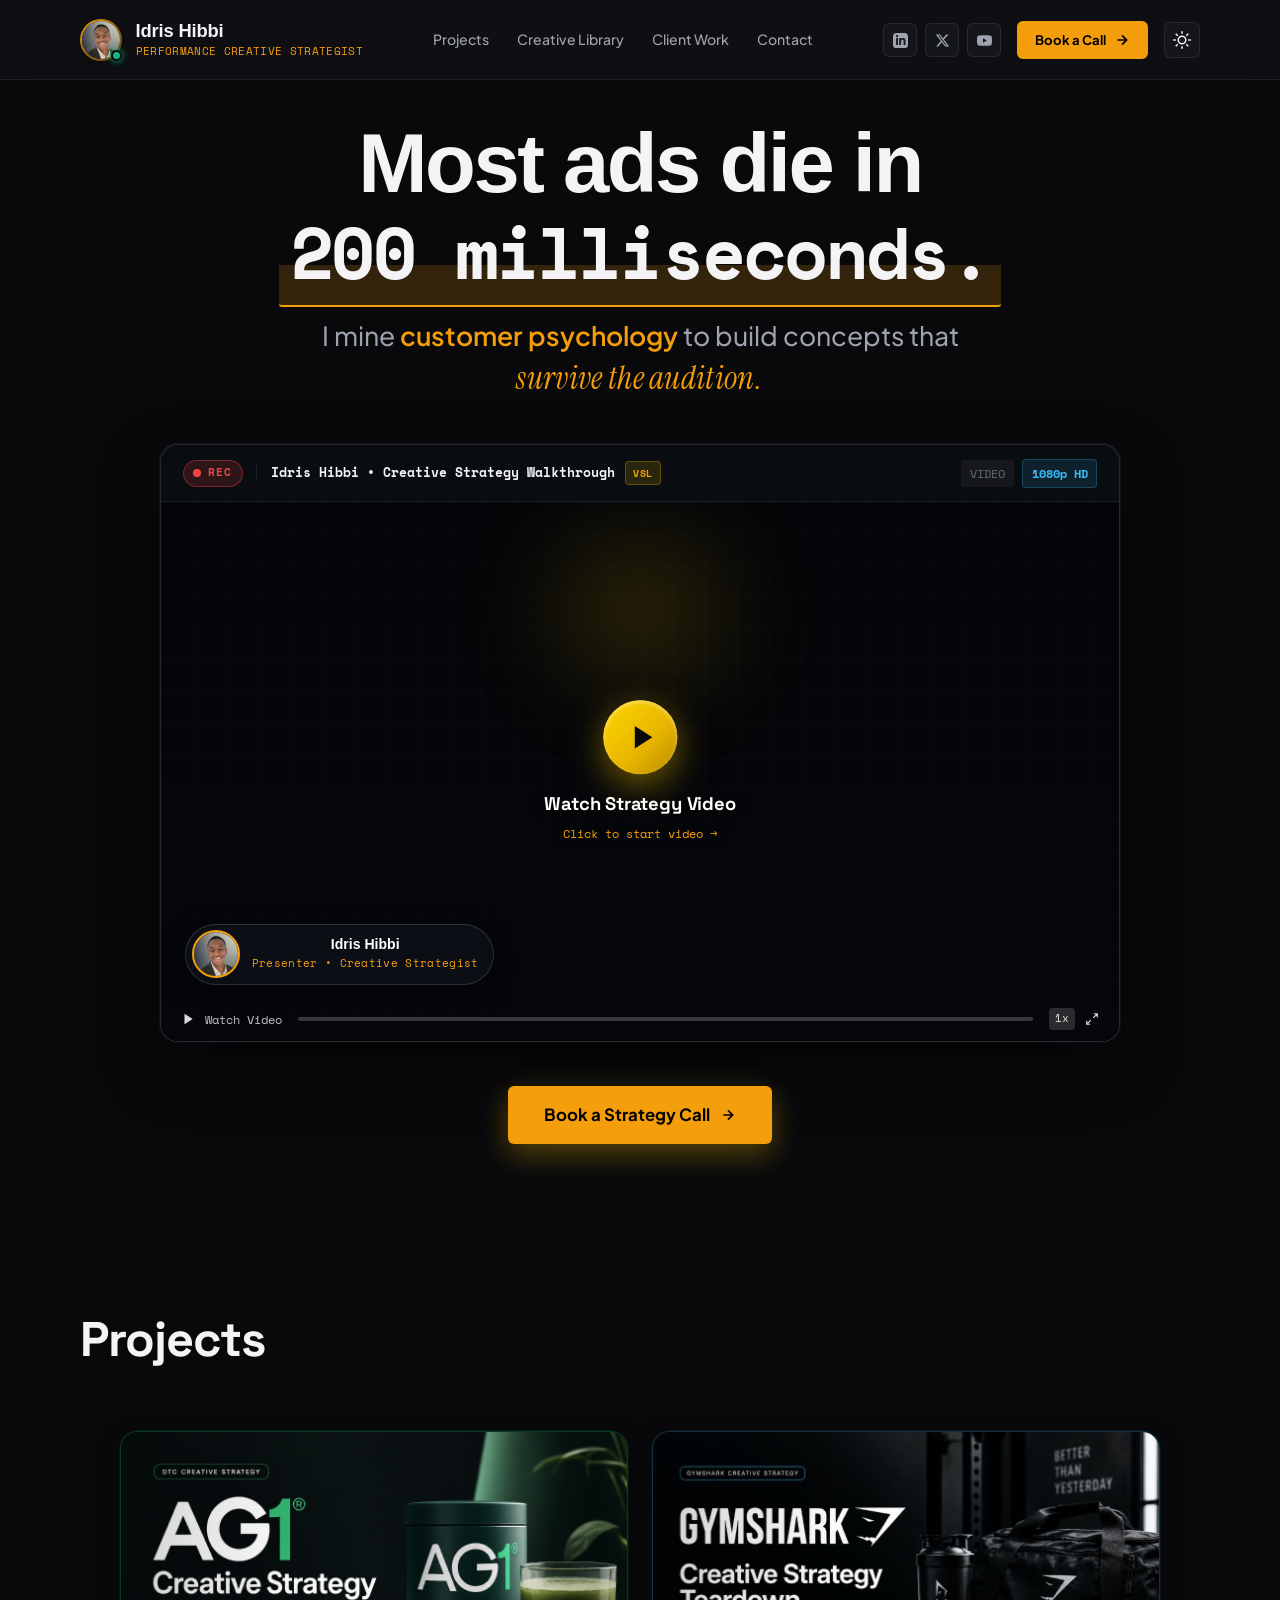
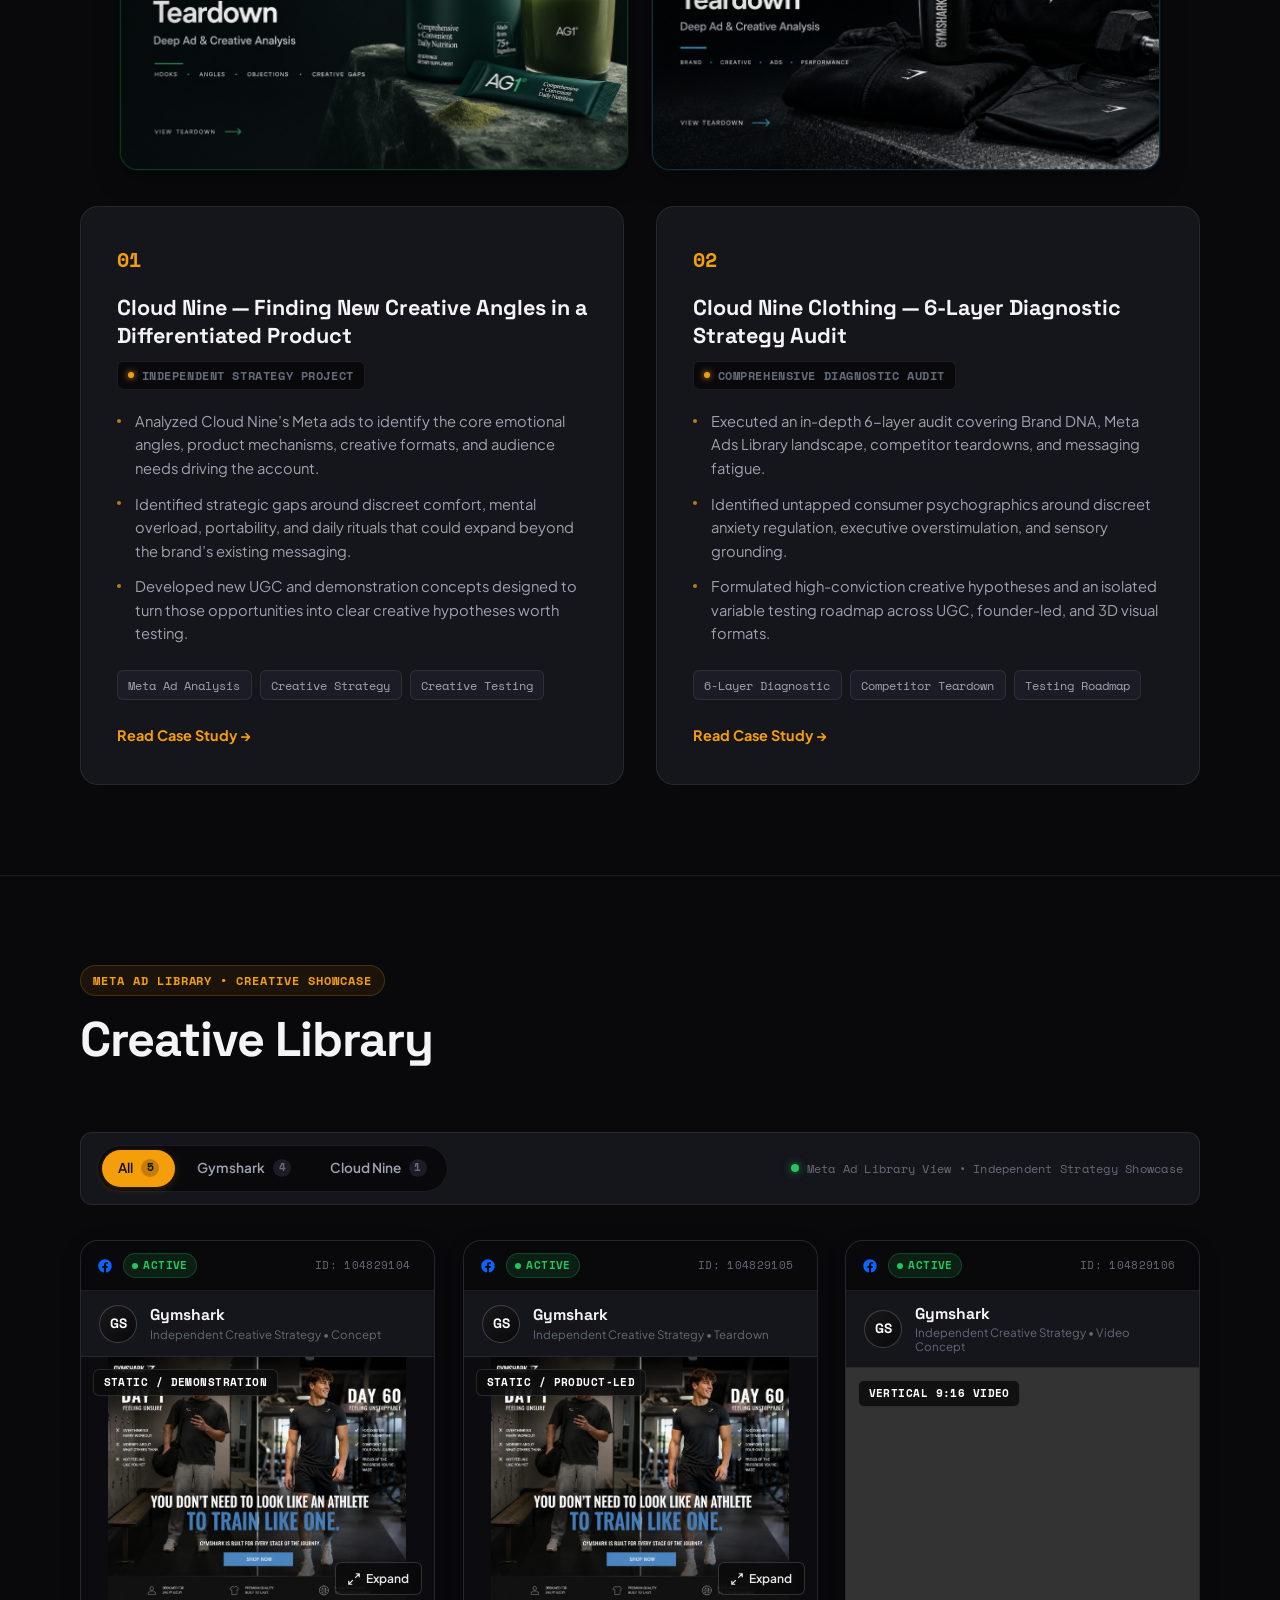
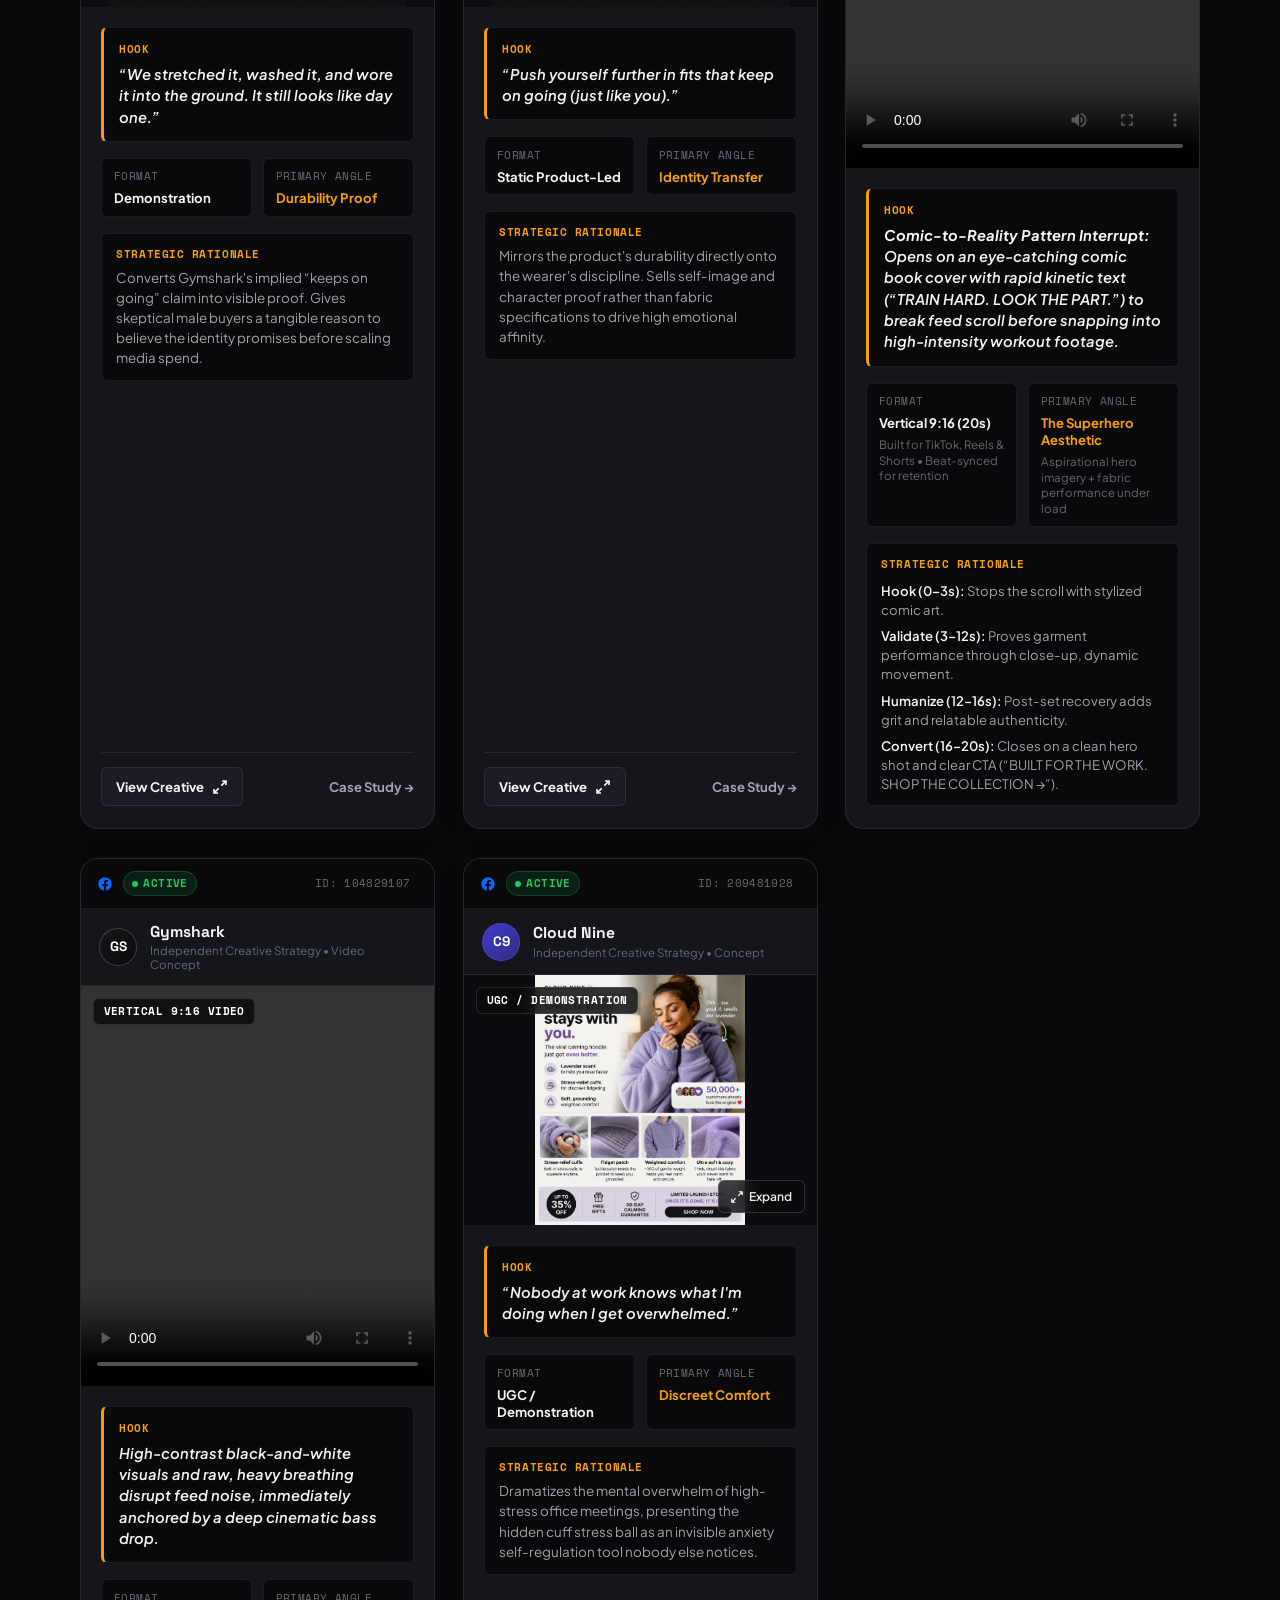
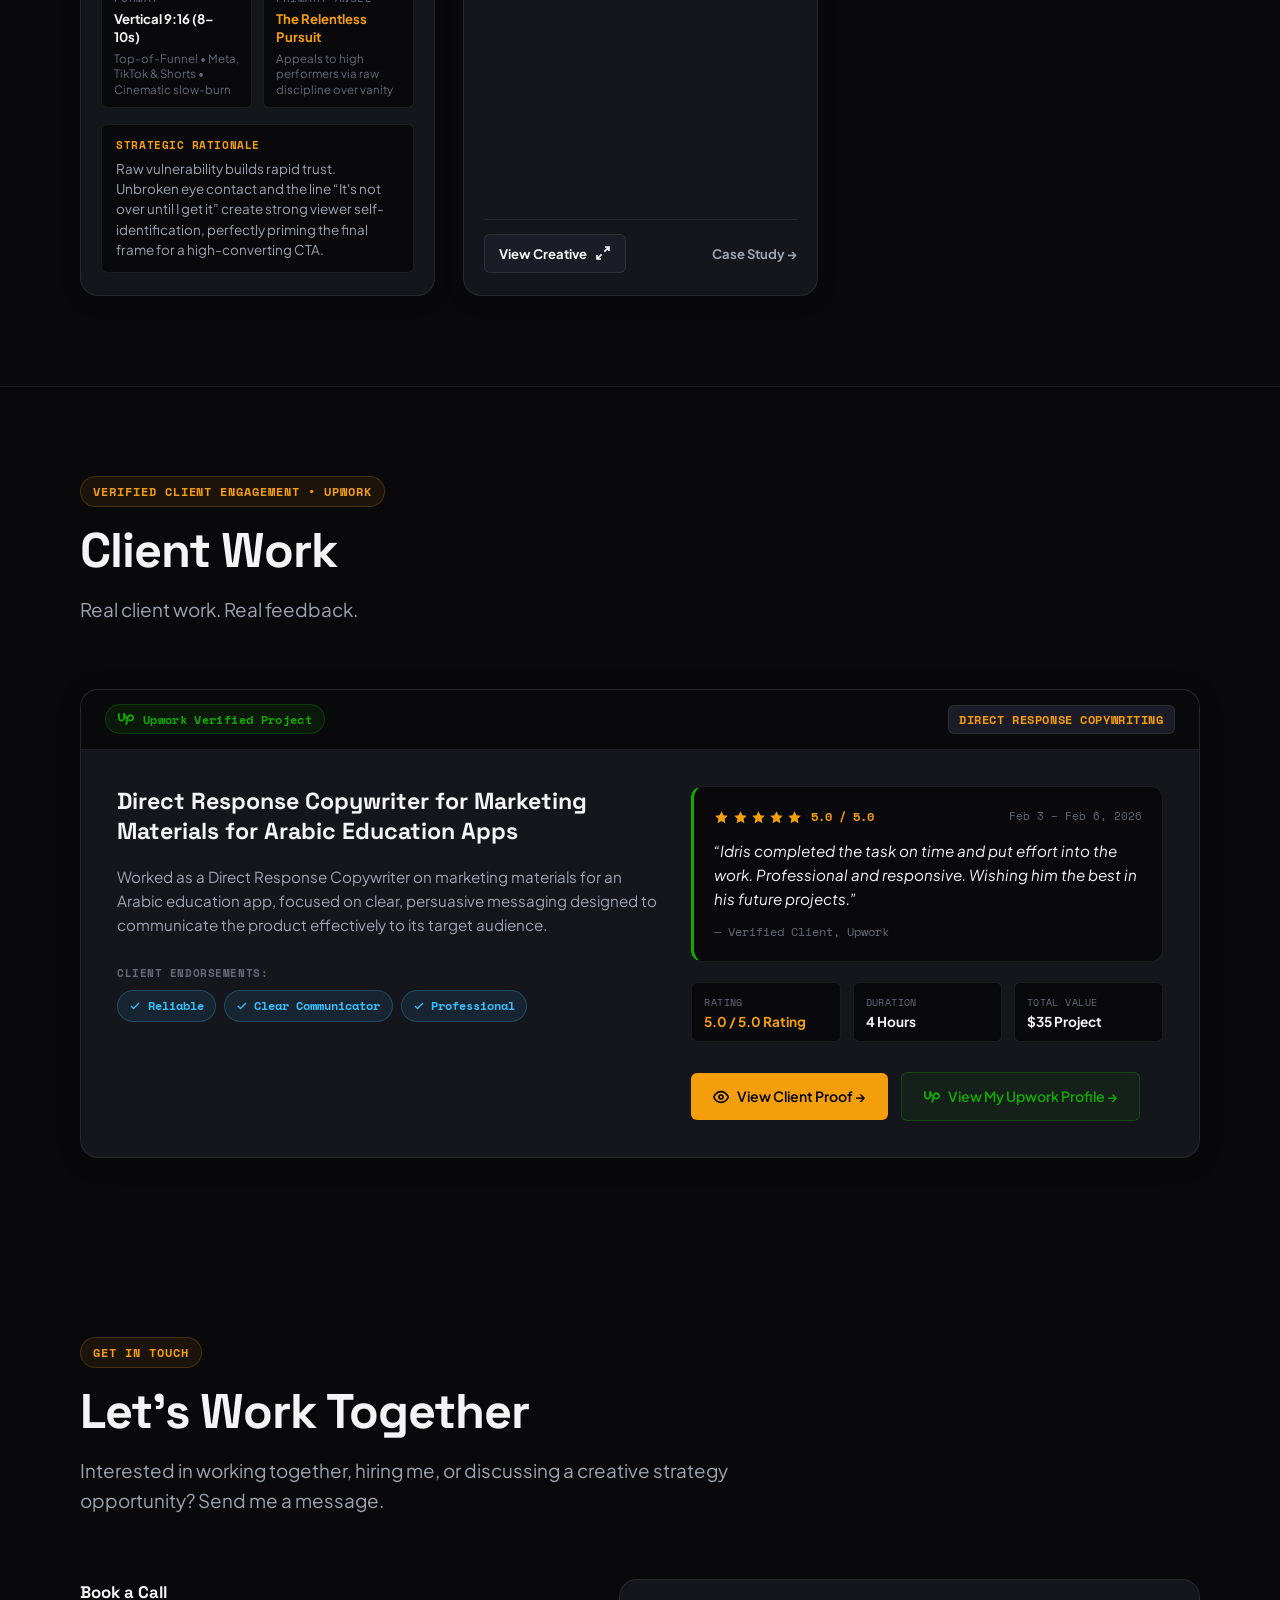
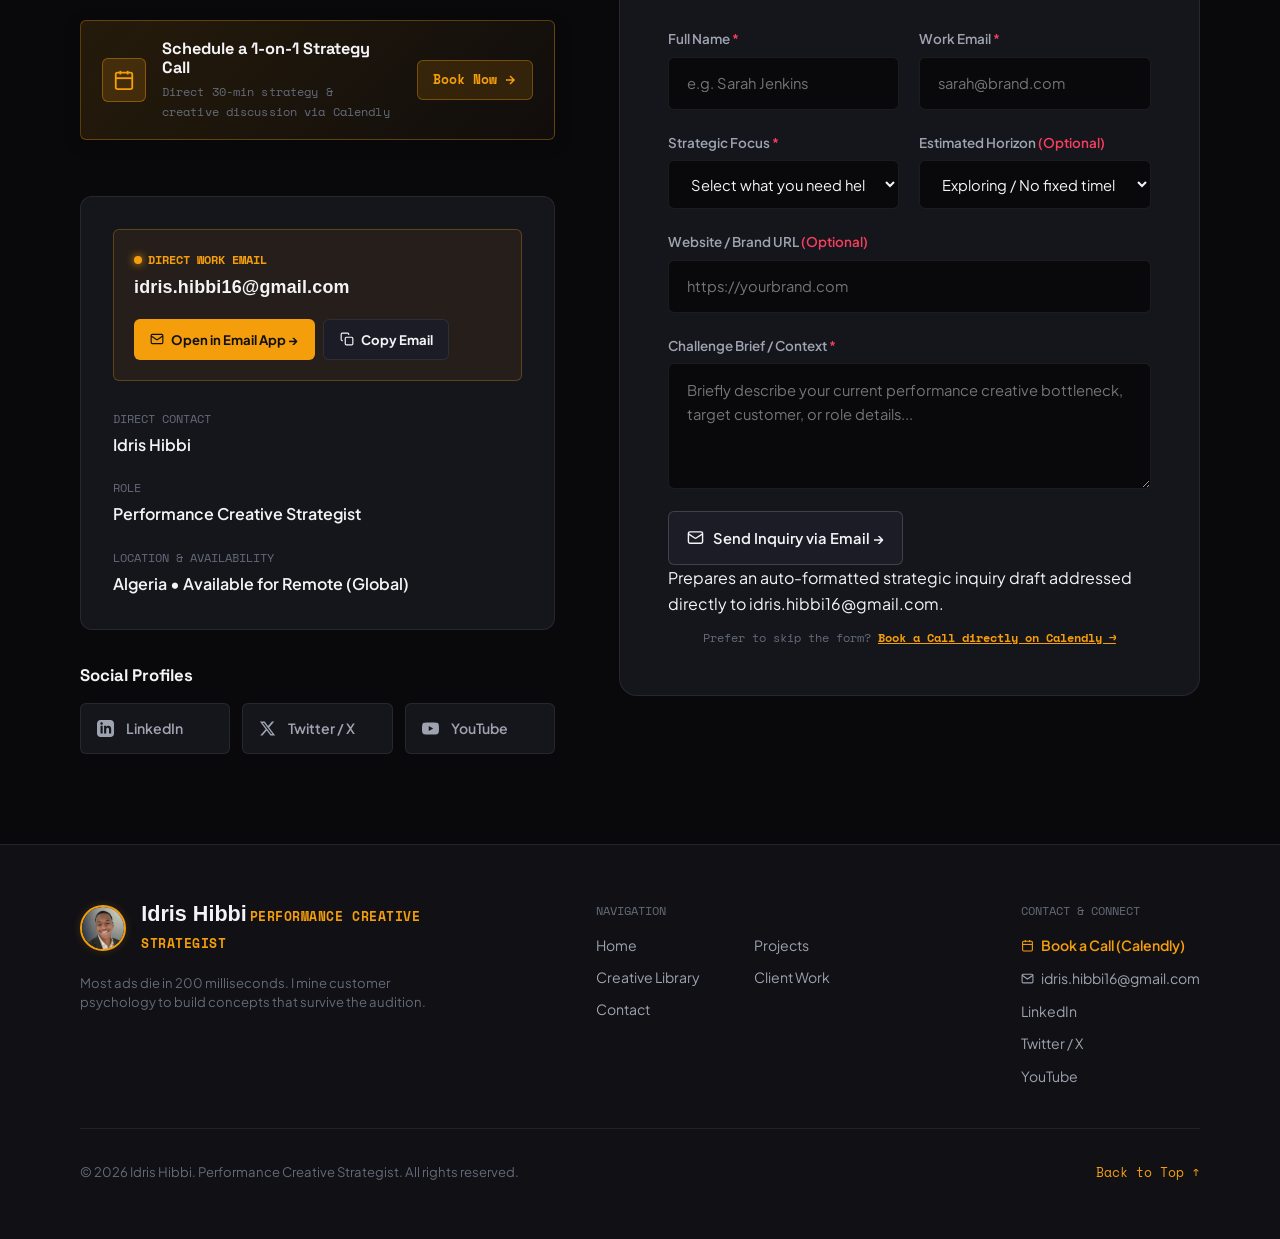
==== commit f064cc55: "feat: embed video walkthrough into VSL section" ====
--- a/index.html
+++ b/index.html
@@ -147,11 +147,11 @@
               <span class="loom-header-divider"></span>
               <div class="loom-header-title-wrap">
                 <span class="loom-header-title">Idris Hibbi &bull; Creative Strategy Walkthrough</span>
-                <span class="loom-header-badge">LOOM VSL</span>
+                <span class="loom-header-badge">VSL</span>
               </div>
             </div>
             <div class="loom-header-right">
-              <span class="loom-meta-pill">02:15 MIN</span>
+              <span class="loom-meta-pill">VIDEO</span>
               <span class="loom-meta-pill loom-pill-hd">1080p HD</span>
             </div>
           </div>
@@ -159,32 +159,31 @@
           <!-- Video Player & Interactive Screen Frame -->
           <div class="loom-screen-wrap" id="loom-player-wrap">
             
-            <!-- Loom Embedded Iframe (Ready for Your Loom URL) -->
-            <!-- TO EMBED YOUR ACTUAL LOOM VIDEO: Paste your Loom share/embed link into the src below:
-                 e.g. src="https://www.loom.com/embed/YOUR_LOOM_VIDEO_ID" -->
+            <!-- YouTube Video Embed -->
             <iframe 
               id="loom-iframe" 
               class="loom-iframe"
-              src="" 
-              data-loom-url="https://www.loom.com/embed/"
-              title="Idris Hibbi — Performance Creative Strategy Loom Walkthrough"
+              src="https://www.youtube-nocookie.com/embed/4OT1Z9p7a00?rel=0&modestbranding=1" 
+              data-loom-url="https://www.youtube-nocookie.com/embed/4OT1Z9p7a00"
+              title="Idris Hibbi — Performance Creative Strategy Walkthrough"
               frameborder="0" 
               webkitallowfullscreen 
               mozallowfullscreen 
               allowfullscreen
-              allow="accelerometer; autoplay; clipboard-write; encrypted-media; gyroscope; picture-in-picture"
+              allow="accelerometer; autoplay; clipboard-write; encrypted-media; gyroscope; picture-in-picture; web-share"
+              referrerpolicy="strict-origin-when-cross-origin"
               style="display: none;"
             ></iframe>
 
-            <!-- Interactive Loom Poster Overlay -->
+            <!-- Interactive Video Poster Overlay -->
             <div class="loom-poster" id="loom-poster">
-              <!-- Dark Cinematic Studio Grid & Ambient Lighting -->
-              <div class="loom-poster-bg">
+              <!-- Dark Cinematic Studio Grid & Ambient Lighting with YouTube Thumbnail -->
+              <div class="loom-poster-bg" style="background-image: linear-gradient(rgba(6, 8, 12, 0.65), rgba(6, 8, 12, 0.82)), url('https://img.youtube.com/vi/4OT1Z9p7a00/hqdefault.jpg'); background-size: cover; background-position: center;">
                 <div class="loom-bg-glow"></div>
                 <div class="loom-bg-grid-overlay"></div>
               </div>
               
-              <!-- Floating Loom Bubble (Iconic circular presenter bubble) -->
+              <!-- Floating Presenter Bubble -->
               <div class="loom-presenter-bubble">
                 <div class="loom-bubble-avatar-frame">
                   <img src="assets/idris-hibbi.jpg" alt="Idris Hibbi — Performance Creative Strategist" class="loom-bubble-avatar">
@@ -197,7 +196,7 @@
               </div>
 
               <!-- Center Big Play Button with Pulse Aura -->
-              <div class="loom-play-trigger-wrap" id="loom-play-btn" role="button" tabindex="0" aria-label="Play 2-Minute Strategy Video">
+              <div class="loom-play-trigger-wrap" id="loom-play-btn" role="button" tabindex="0" aria-label="Play Strategy Walkthrough Video">
                 <div class="loom-play-pulse-ring"></div>
                 <div class="loom-play-pulse-ring-outer"></div>
                 <div class="loom-play-btn">
@@ -206,8 +205,8 @@
                   </svg>
                 </div>
                 <div class="loom-play-labels">
-                  <span class="loom-play-headline">Watch 2-Min Strategy Video</span>
-                  <span class="loom-play-subtext">Click to start interactive walkthrough &rarr;</span>
+                  <span class="loom-play-headline">Watch Strategy Video</span>
+                  <span class="loom-play-subtext">Click to start video &rarr;</span>
                 </div>
               </div>
 
@@ -217,7 +216,7 @@
                   <span class="loom-ctrl-btn">
                     <svg viewBox="0 0 24 24" width="14" height="14" fill="currentColor"><polygon points="6,3 20,12 6,21"></polygon></svg>
                   </span>
-                  <span class="loom-time-display">0:00 / 2:15</span>
+                  <span class="loom-time-display">Watch Video</span>
                 </div>
                 <div class="loom-progress-track">
                   <div class="loom-progress-fill"></div>
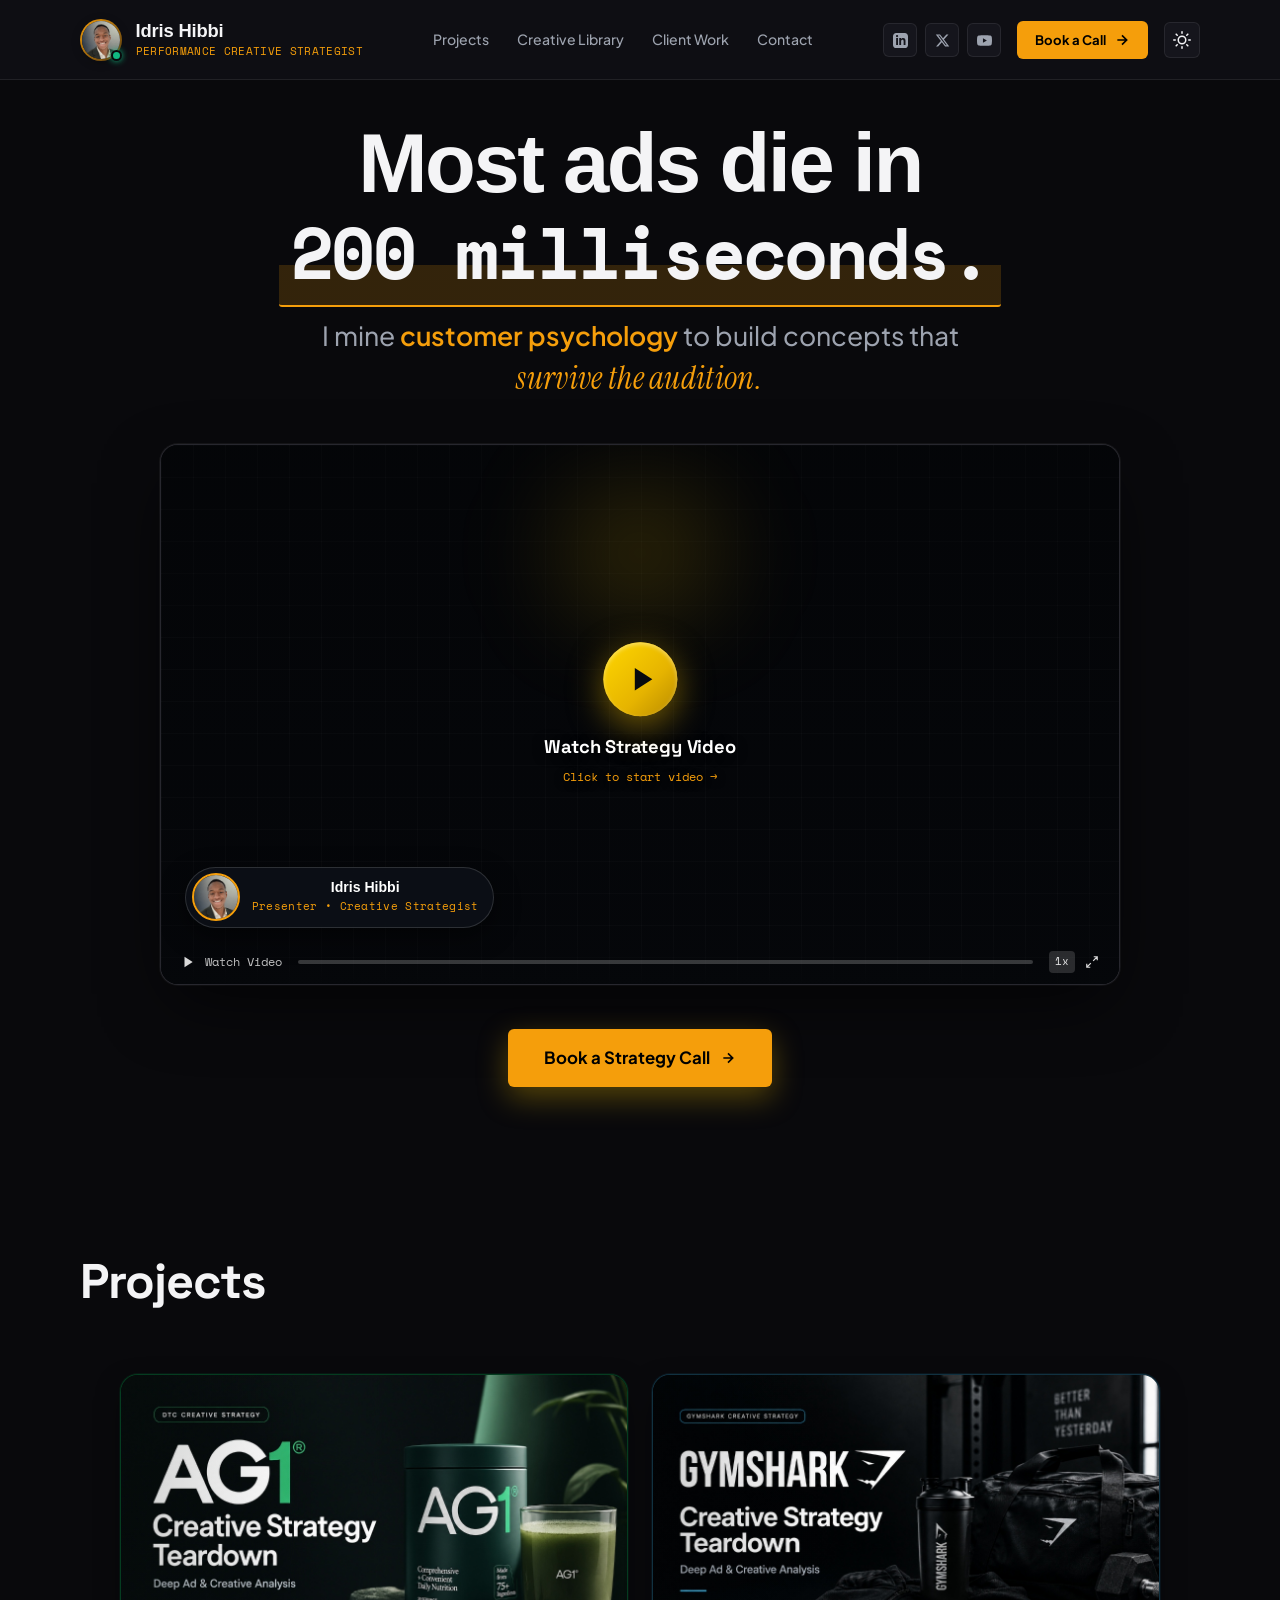
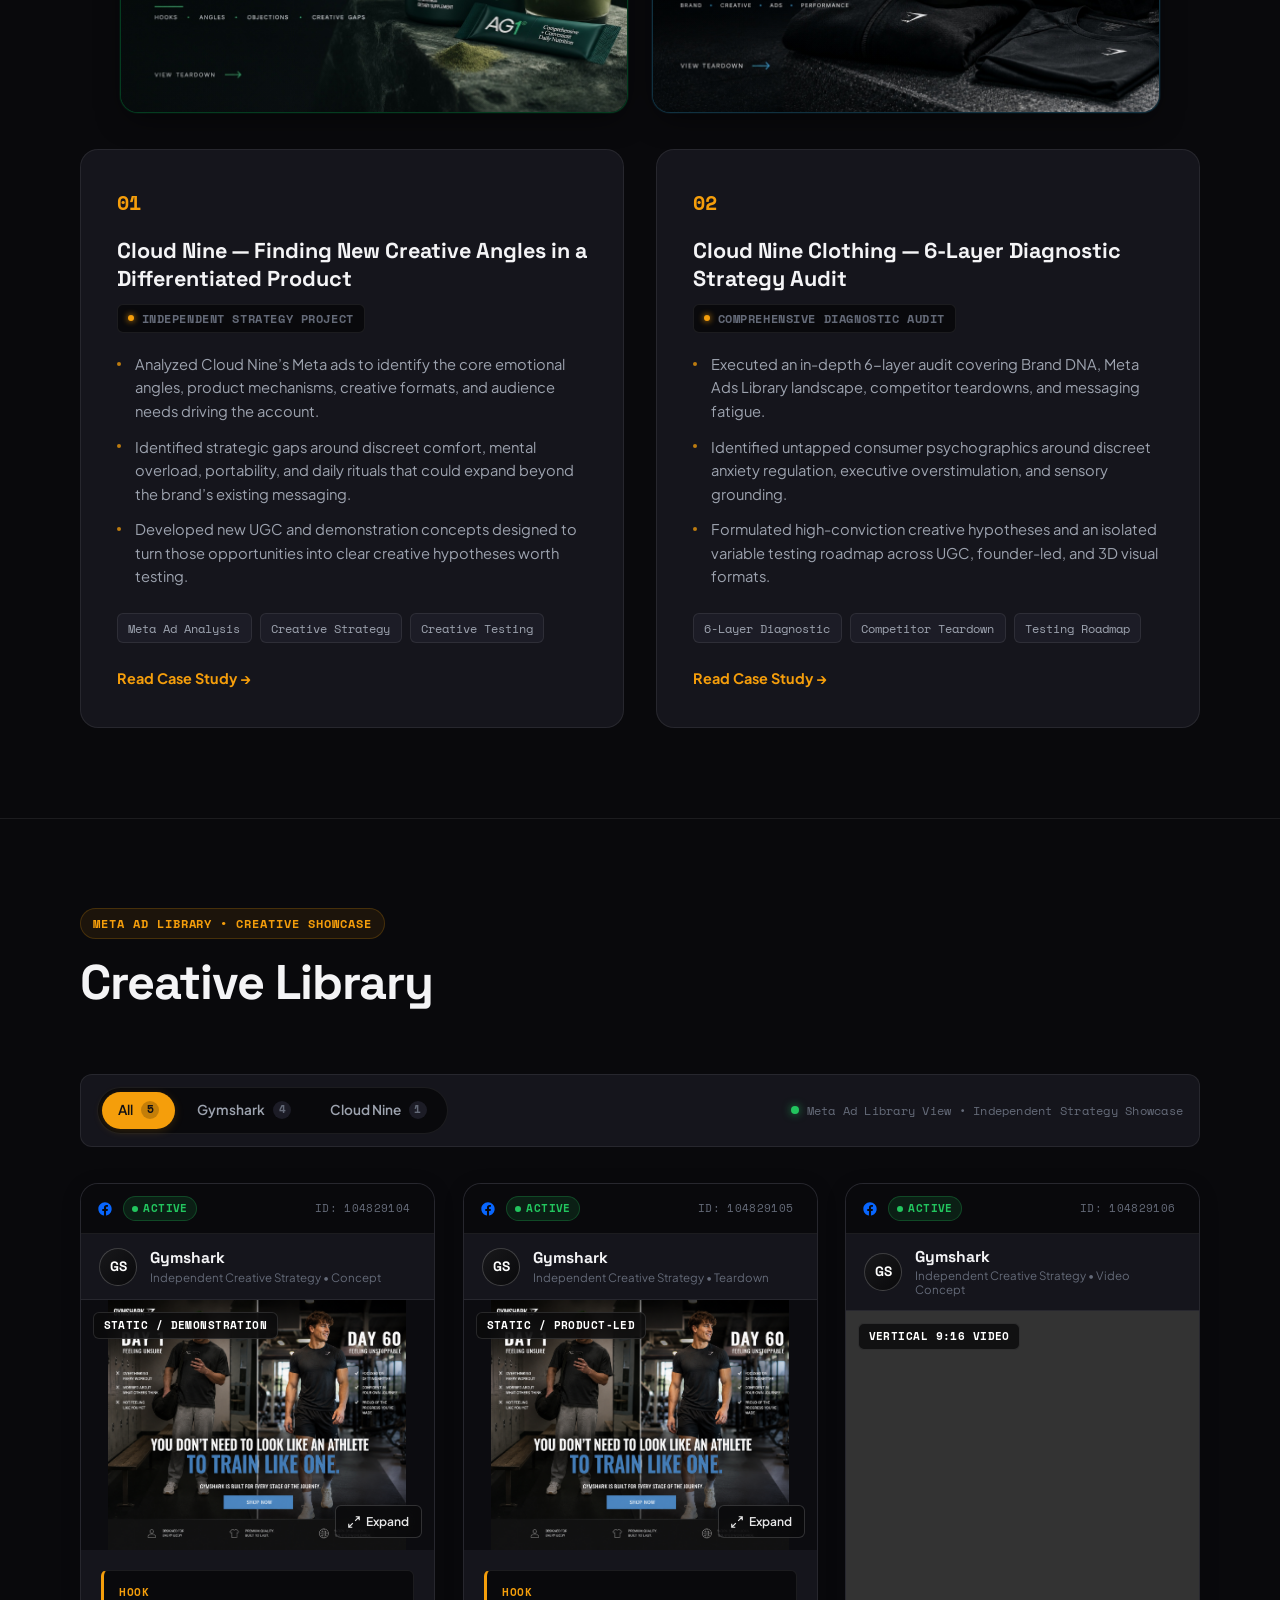
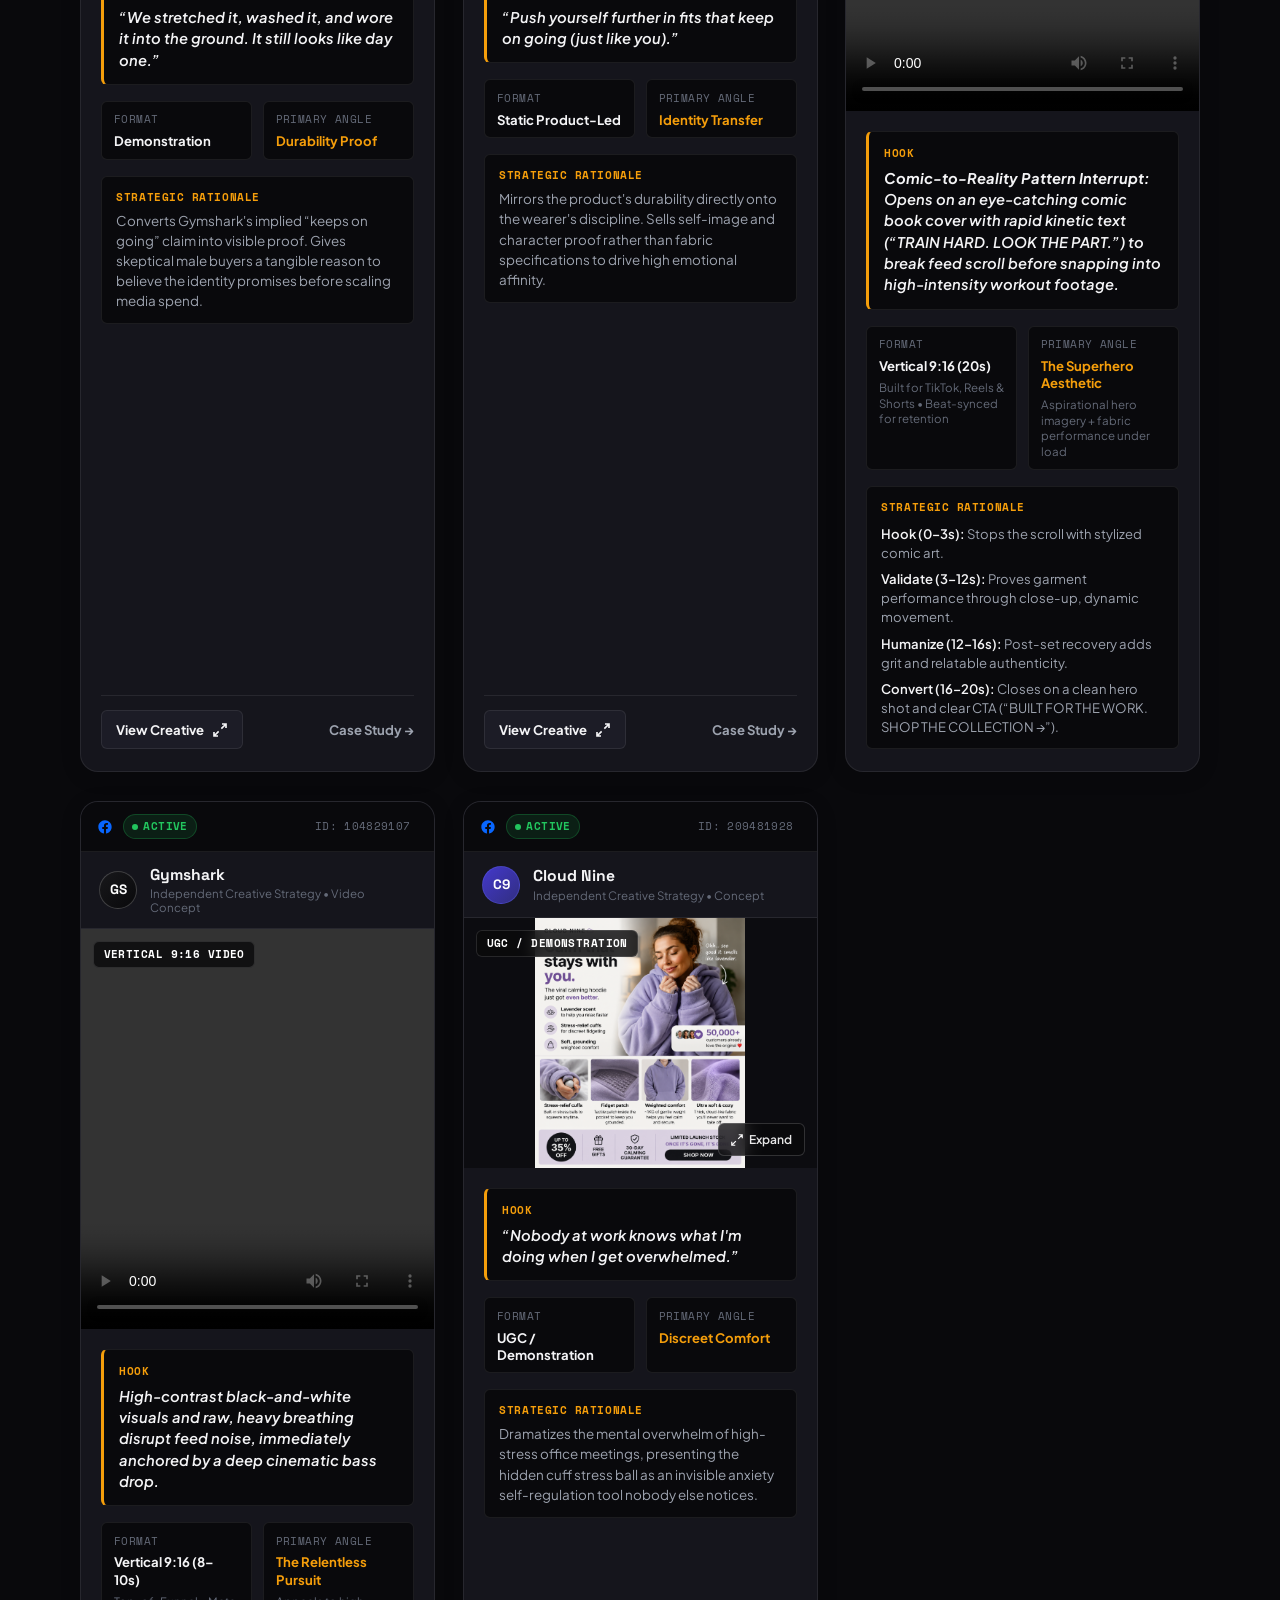
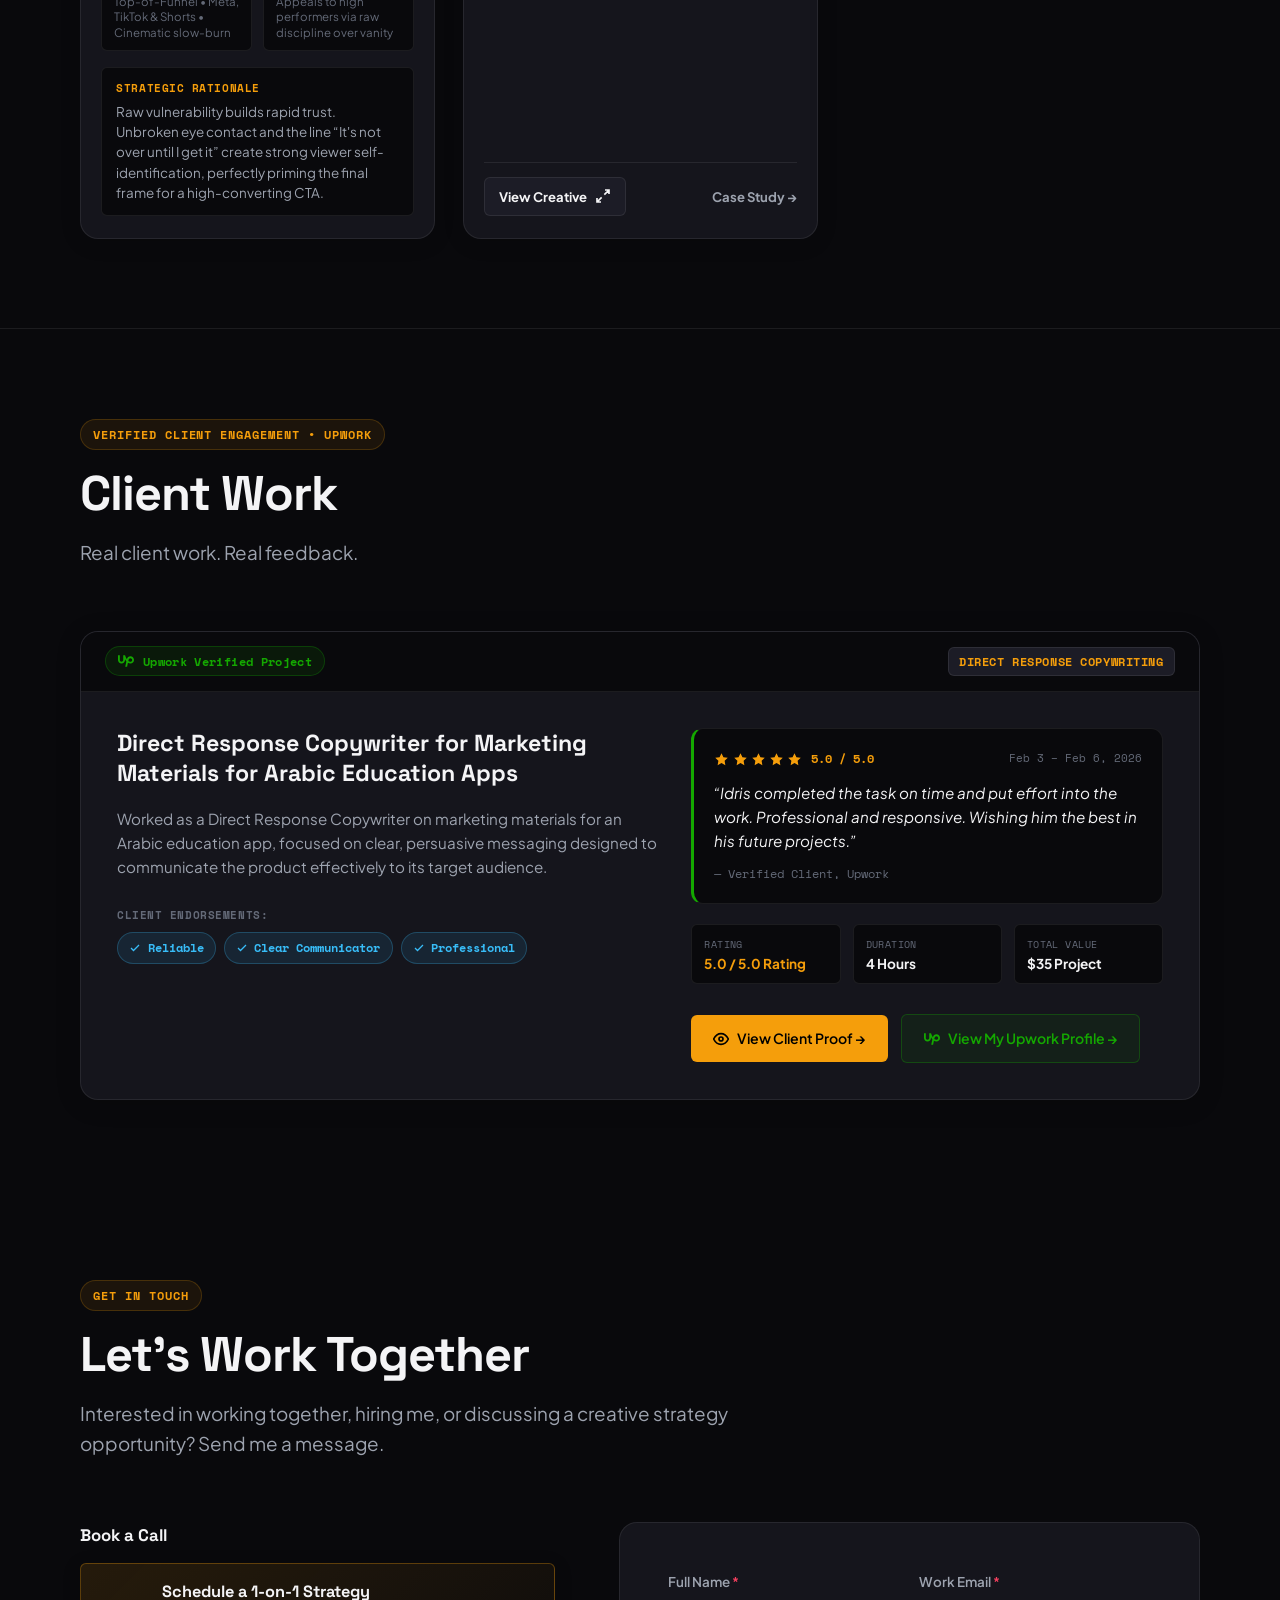
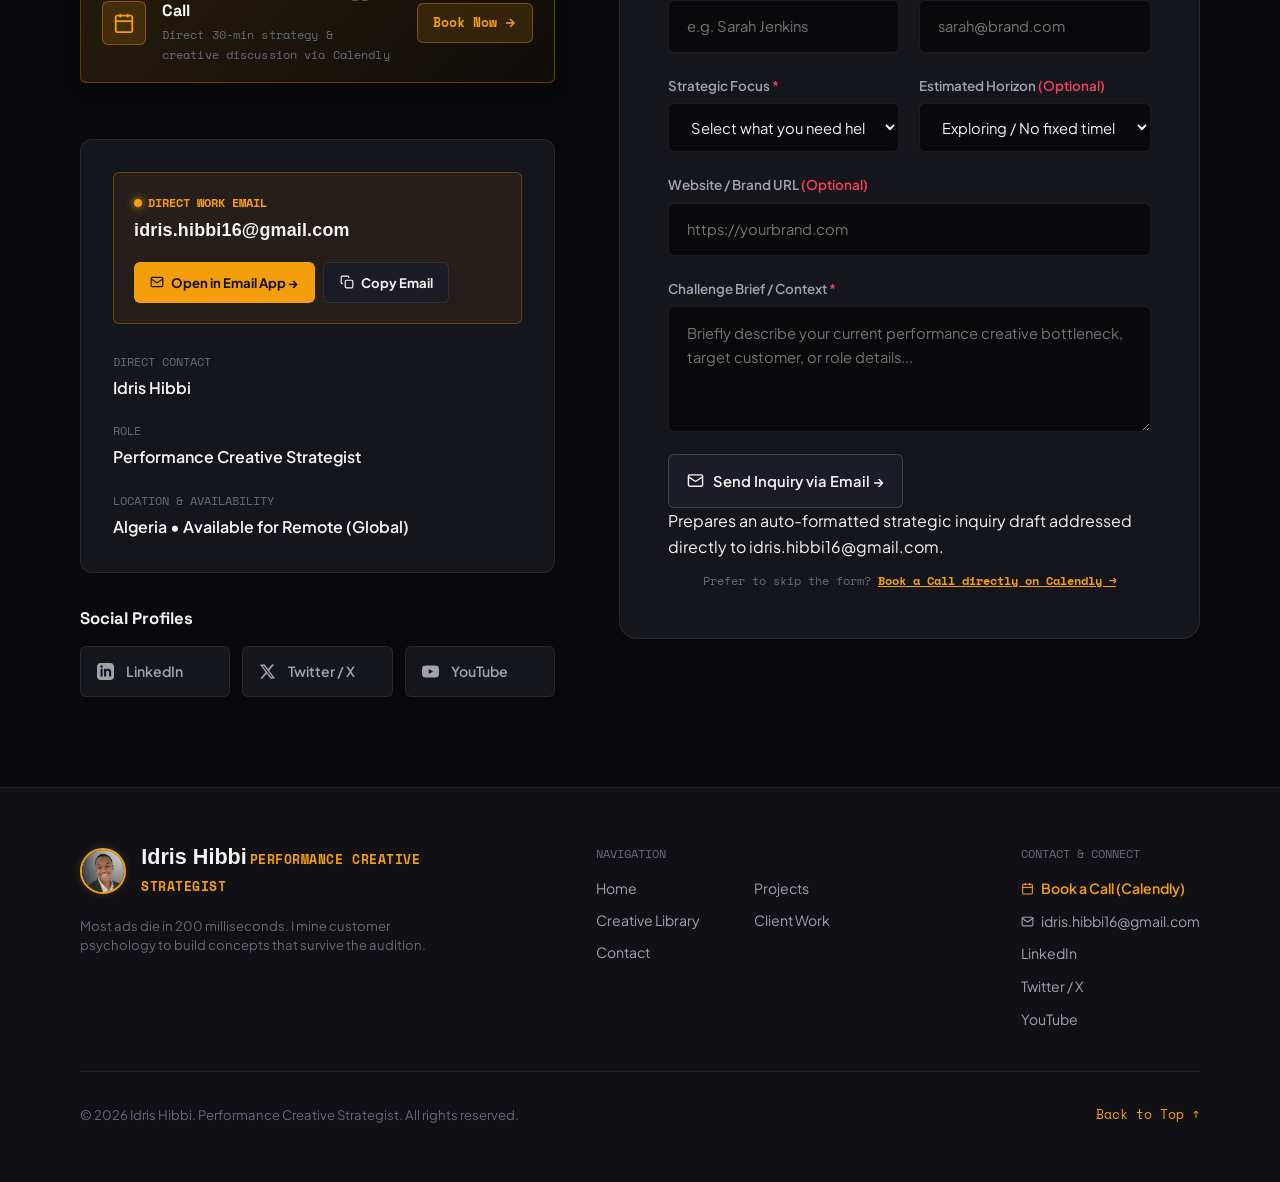
==== commit 1c8a1fcf: "feat: remove header bar above VSL video and include CV document" ====
--- a/index.html
+++ b/index.html
@@ -136,25 +136,6 @@
 
           <!-- LOOM VIDEO VSL PLAYER (Directly After Headline) -->
           <div class="loom-vsl-card reveal" id="about">
-          
-          <!-- Loom Browser / Recording Header Bar -->
-          <div class="loom-header-bar">
-            <div class="loom-header-left">
-              <span class="loom-rec-indicator">
-                <span class="loom-rec-dot"></span>
-                <span class="loom-rec-text">REC</span>
-              </span>
-              <span class="loom-header-divider"></span>
-              <div class="loom-header-title-wrap">
-                <span class="loom-header-title">Idris Hibbi &bull; Creative Strategy Walkthrough</span>
-                <span class="loom-header-badge">VSL</span>
-              </div>
-            </div>
-            <div class="loom-header-right">
-              <span class="loom-meta-pill">VIDEO</span>
-              <span class="loom-meta-pill loom-pill-hd">1080p HD</span>
-            </div>
-          </div>
 
           <!-- Video Player & Interactive Screen Frame -->
           <div class="loom-screen-wrap" id="loom-player-wrap">
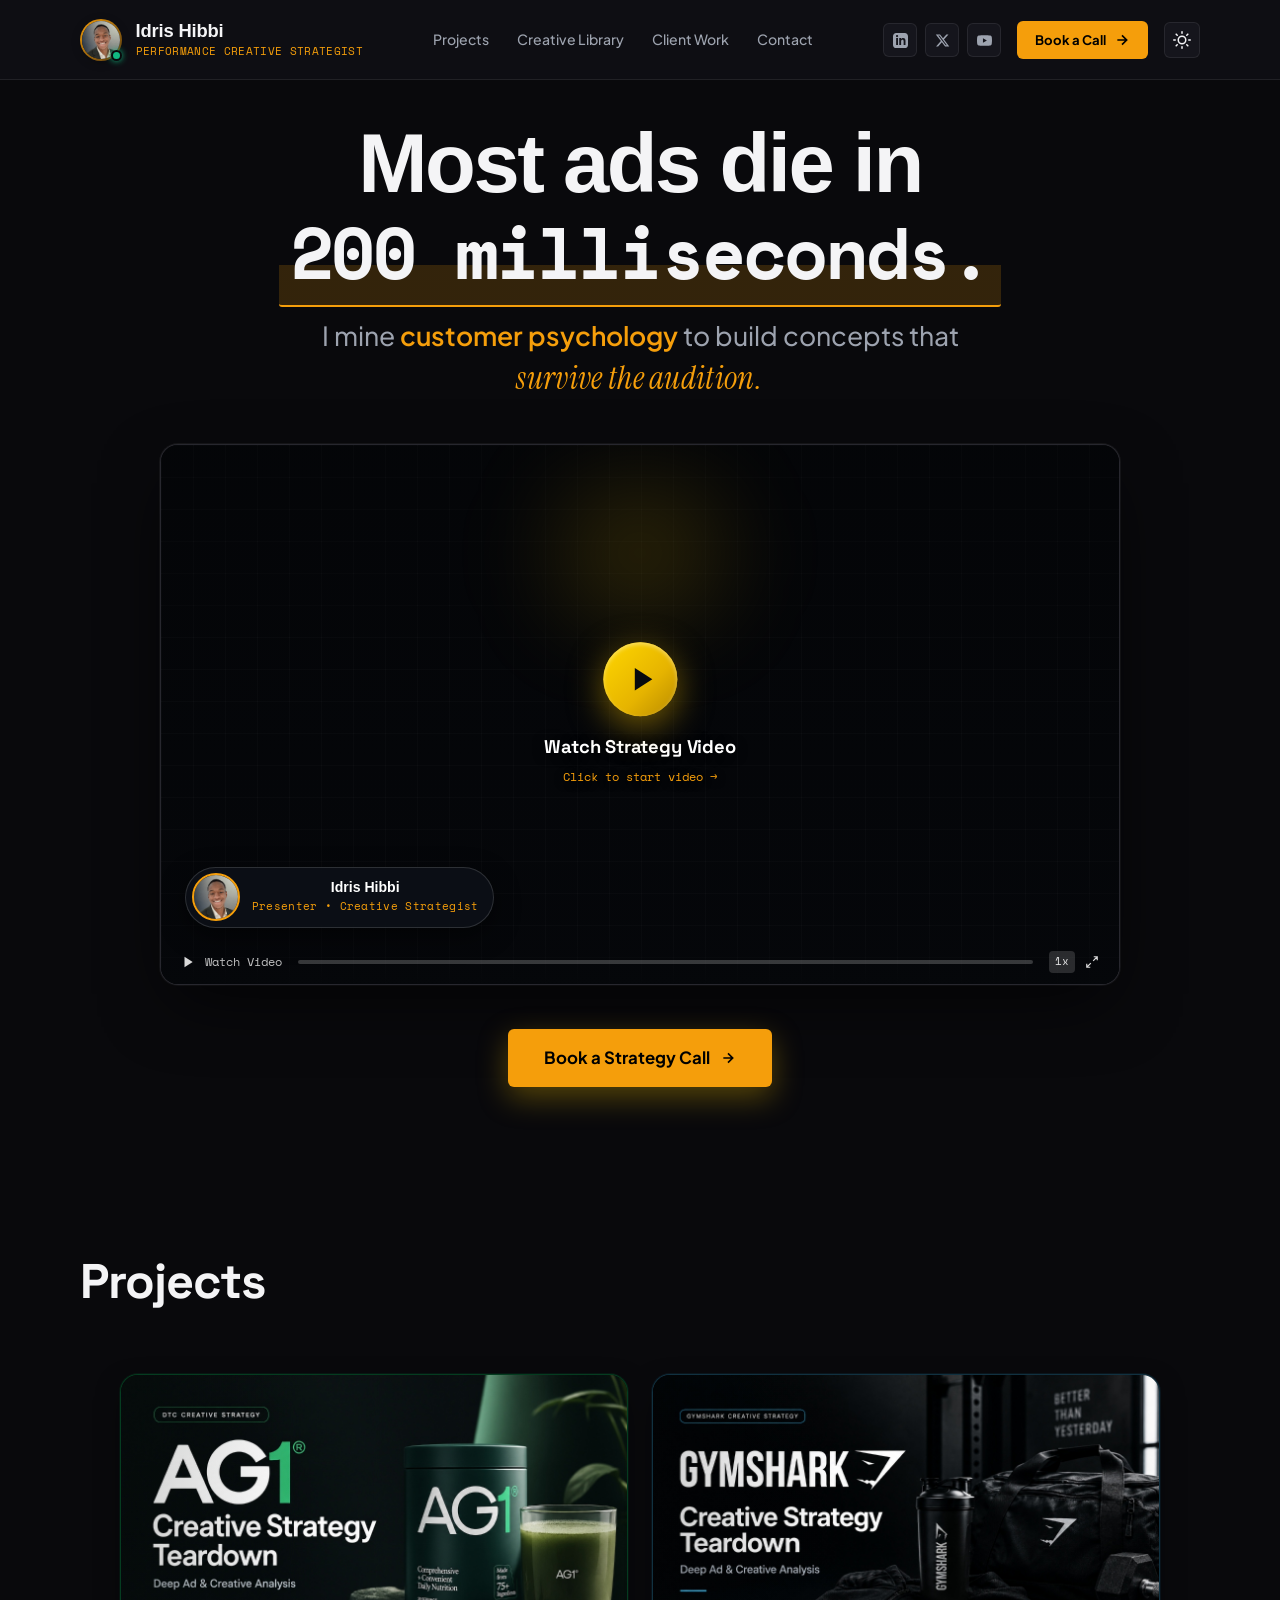
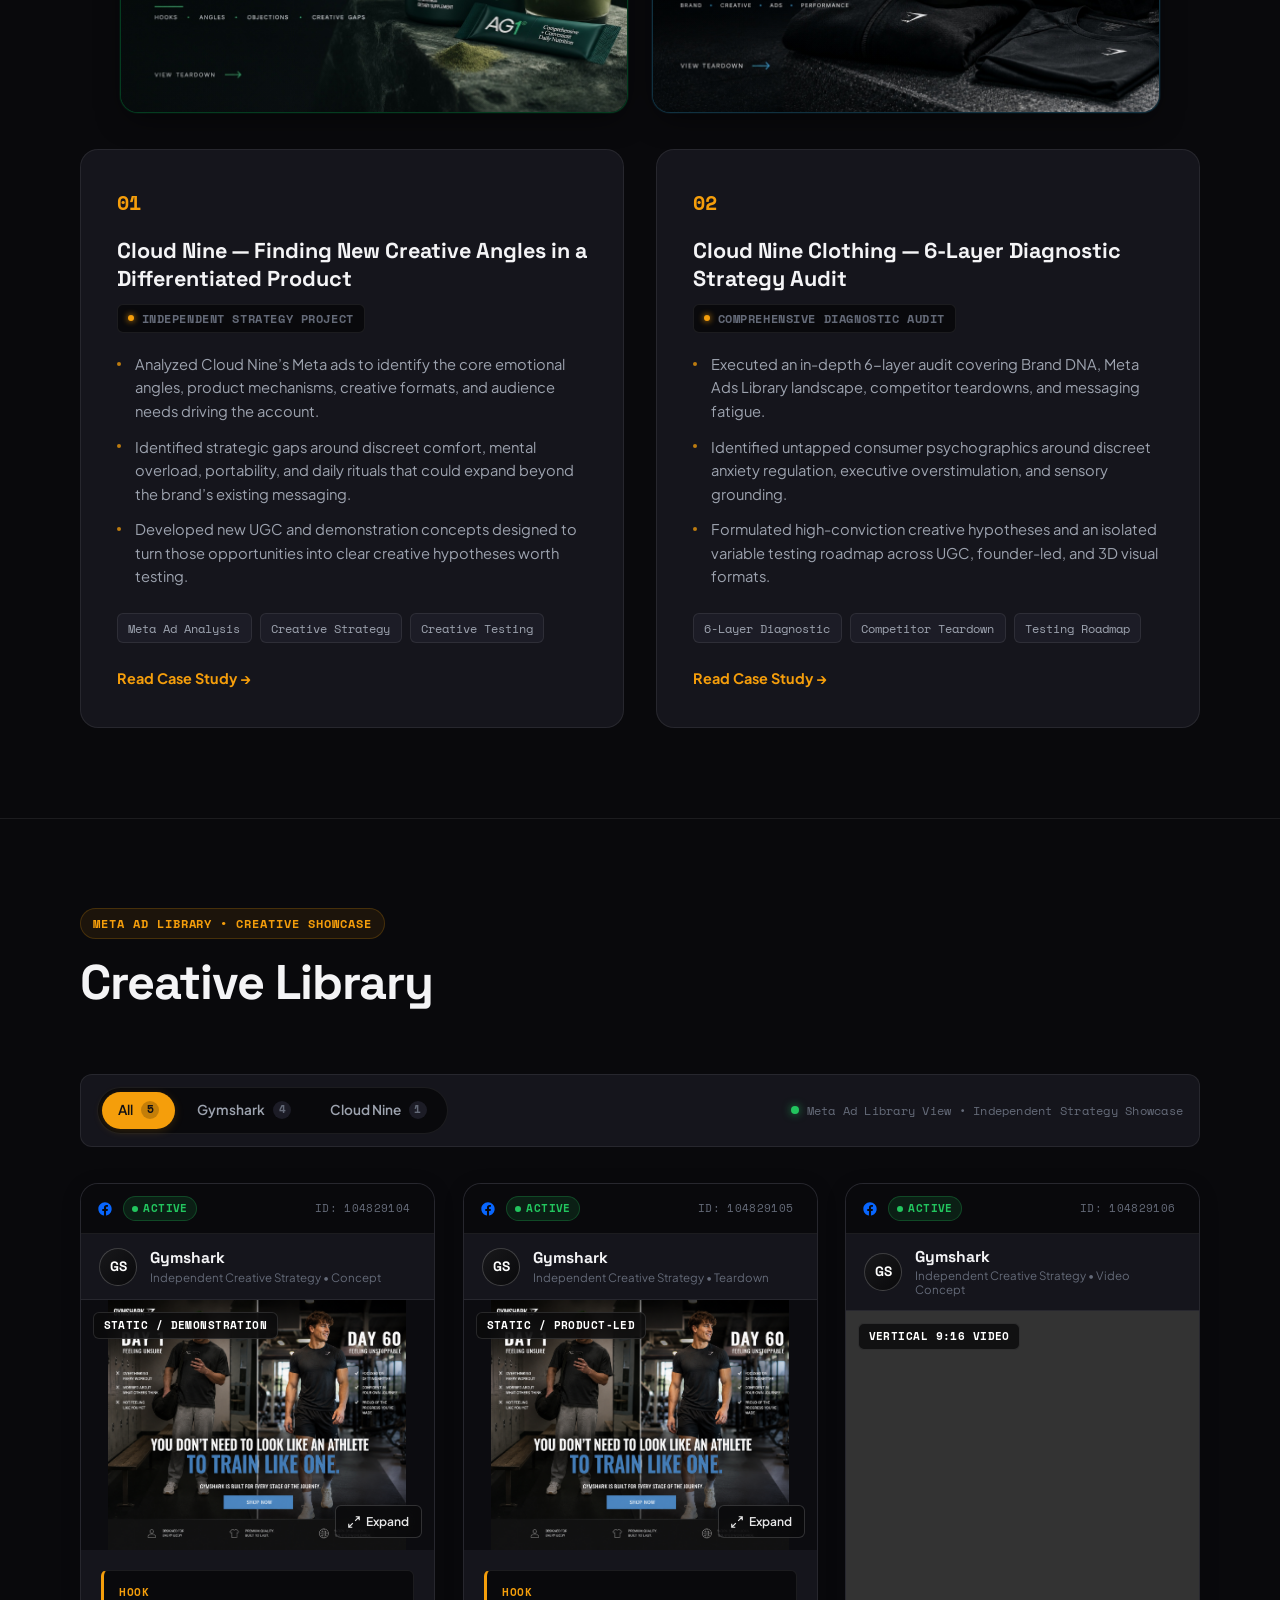
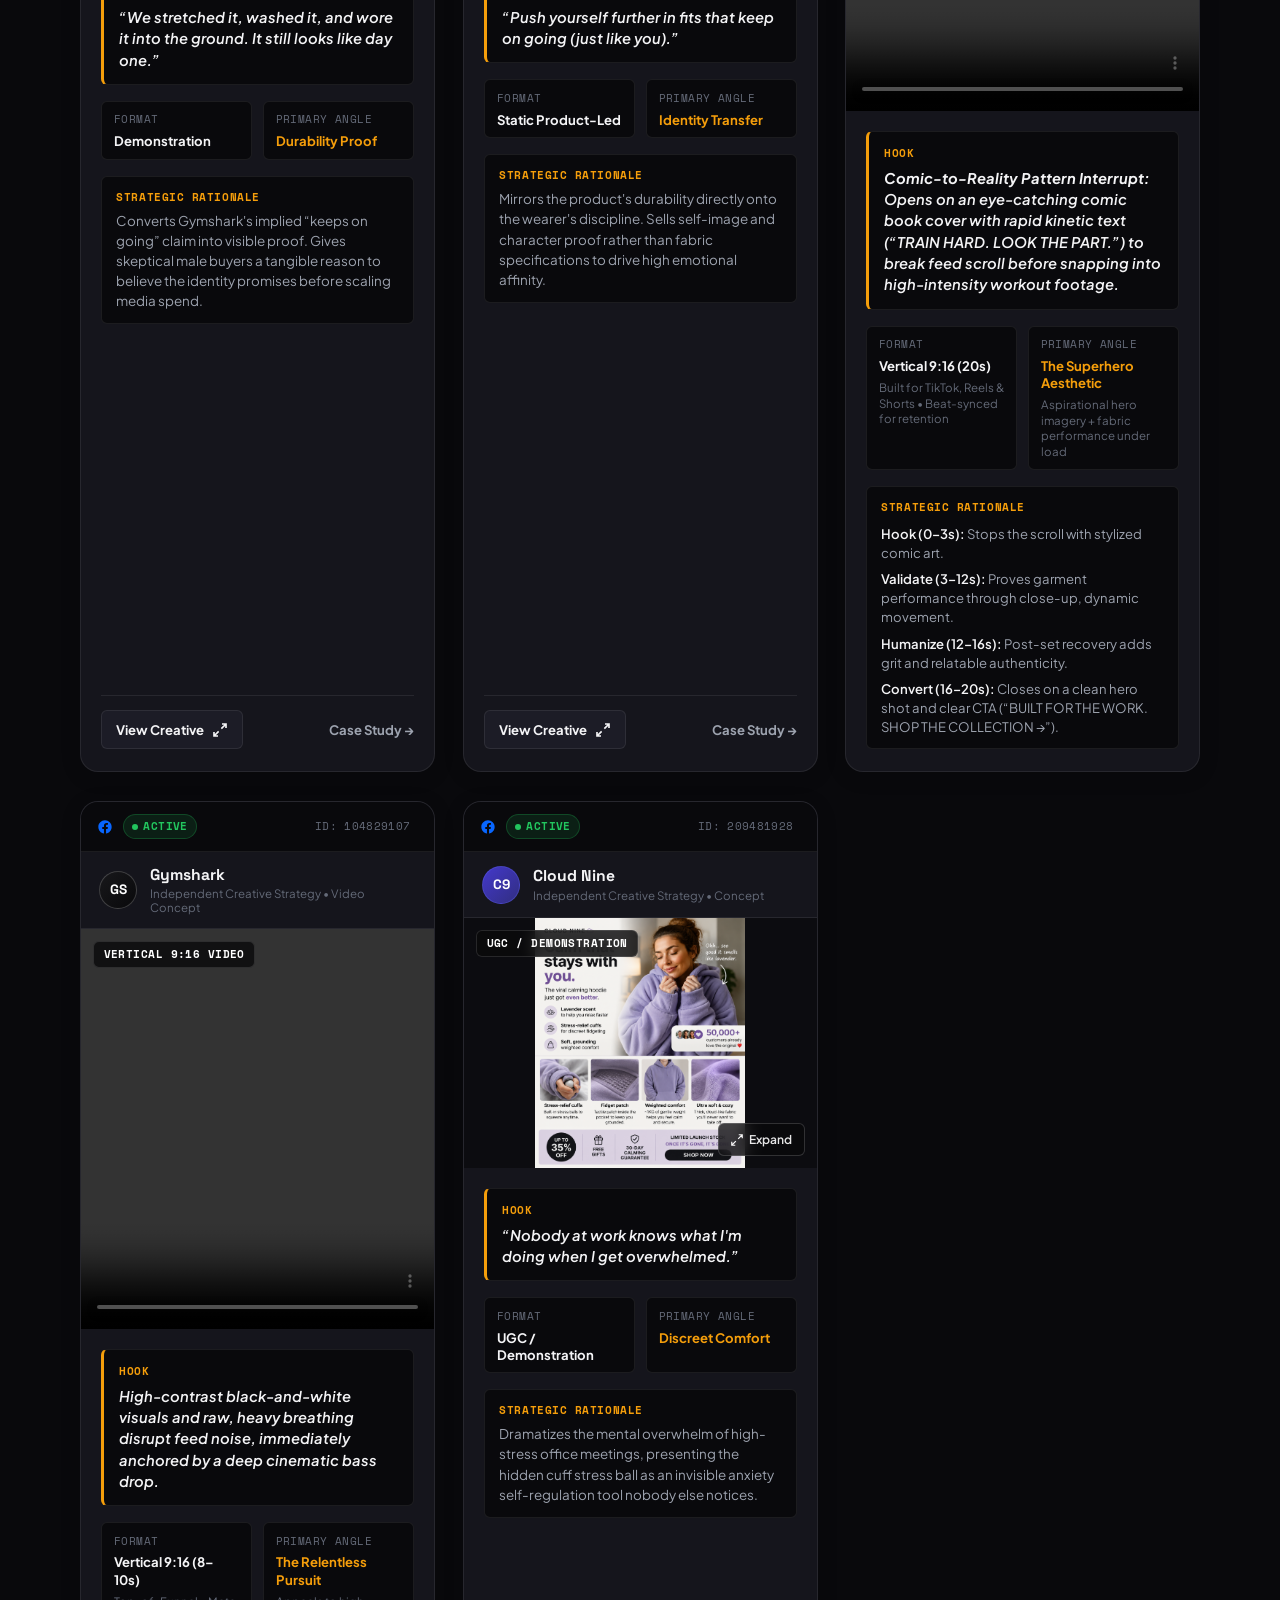
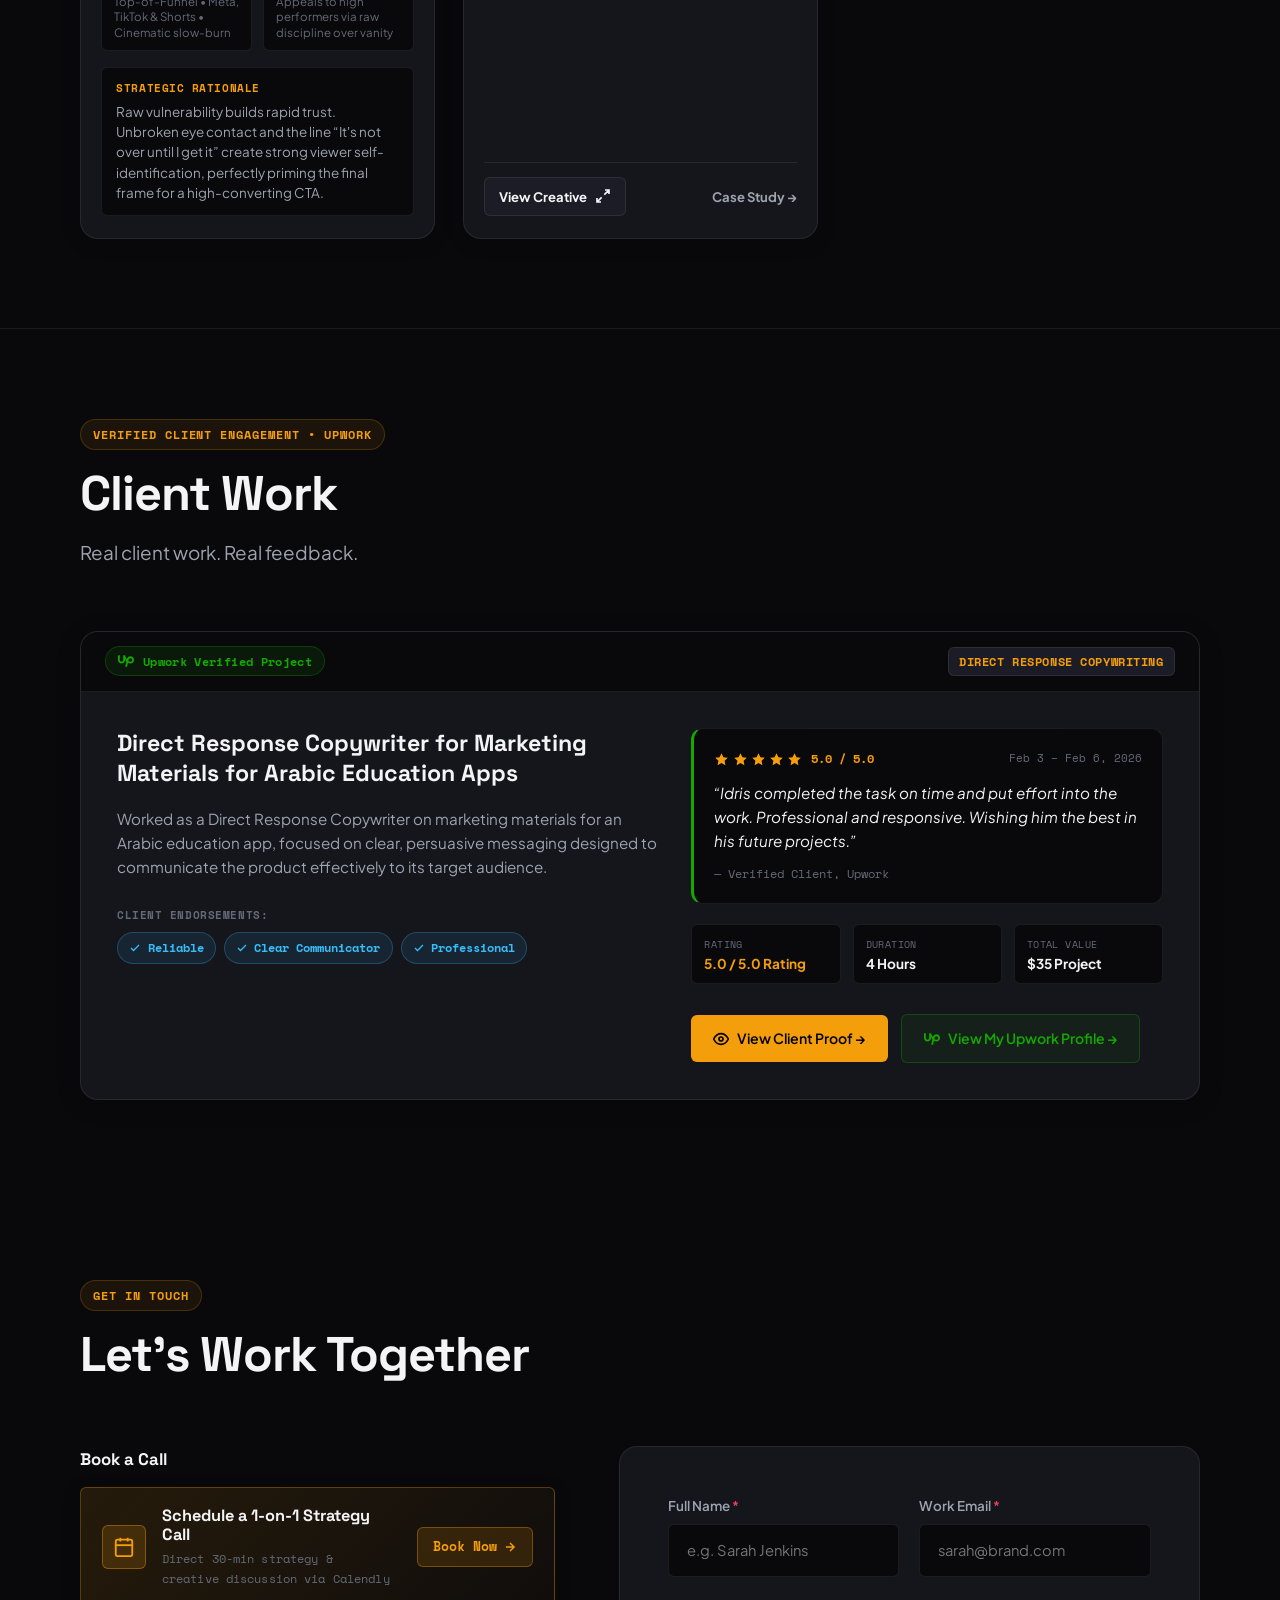
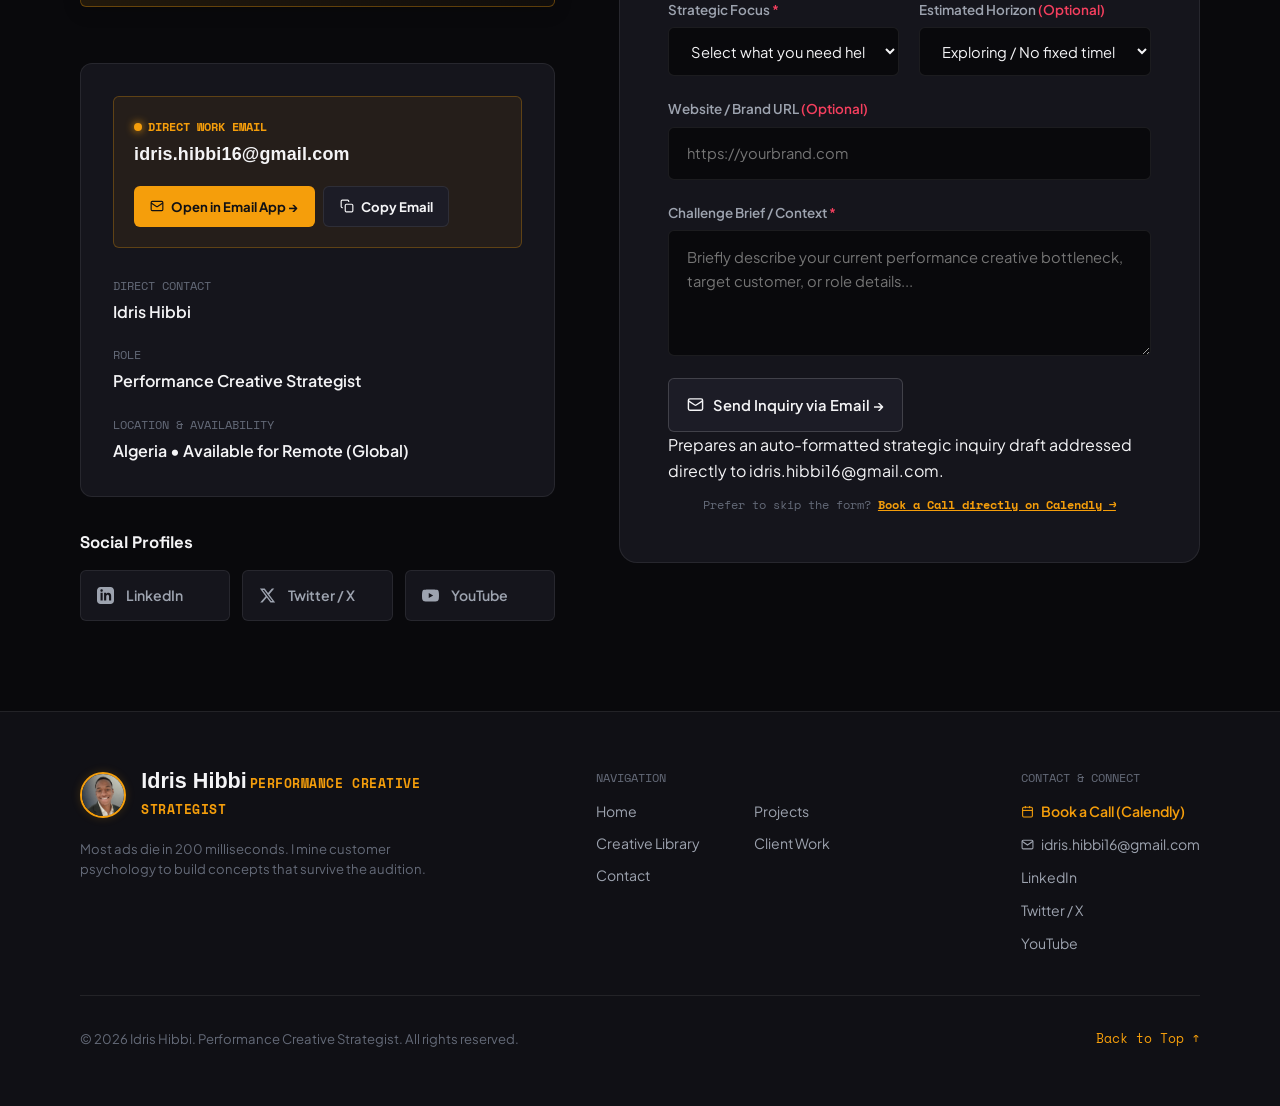
==== commit ed3b31e0: "copy: remove subtitle under Let's Work Together section" ====
--- a/index.html
+++ b/index.html
@@ -871,9 +871,6 @@
         <div class="section-header reveal">
           <div class="section-tag">Get In Touch</div>
           <h2 class="section-title">Let's Work Together</h2>
-          <p class="section-subtitle">
-            Interested in working together, hiring me, or discussing a creative strategy opportunity? Send me a message.
-          </p>
         </div>
 
         <div class="contact-grid">
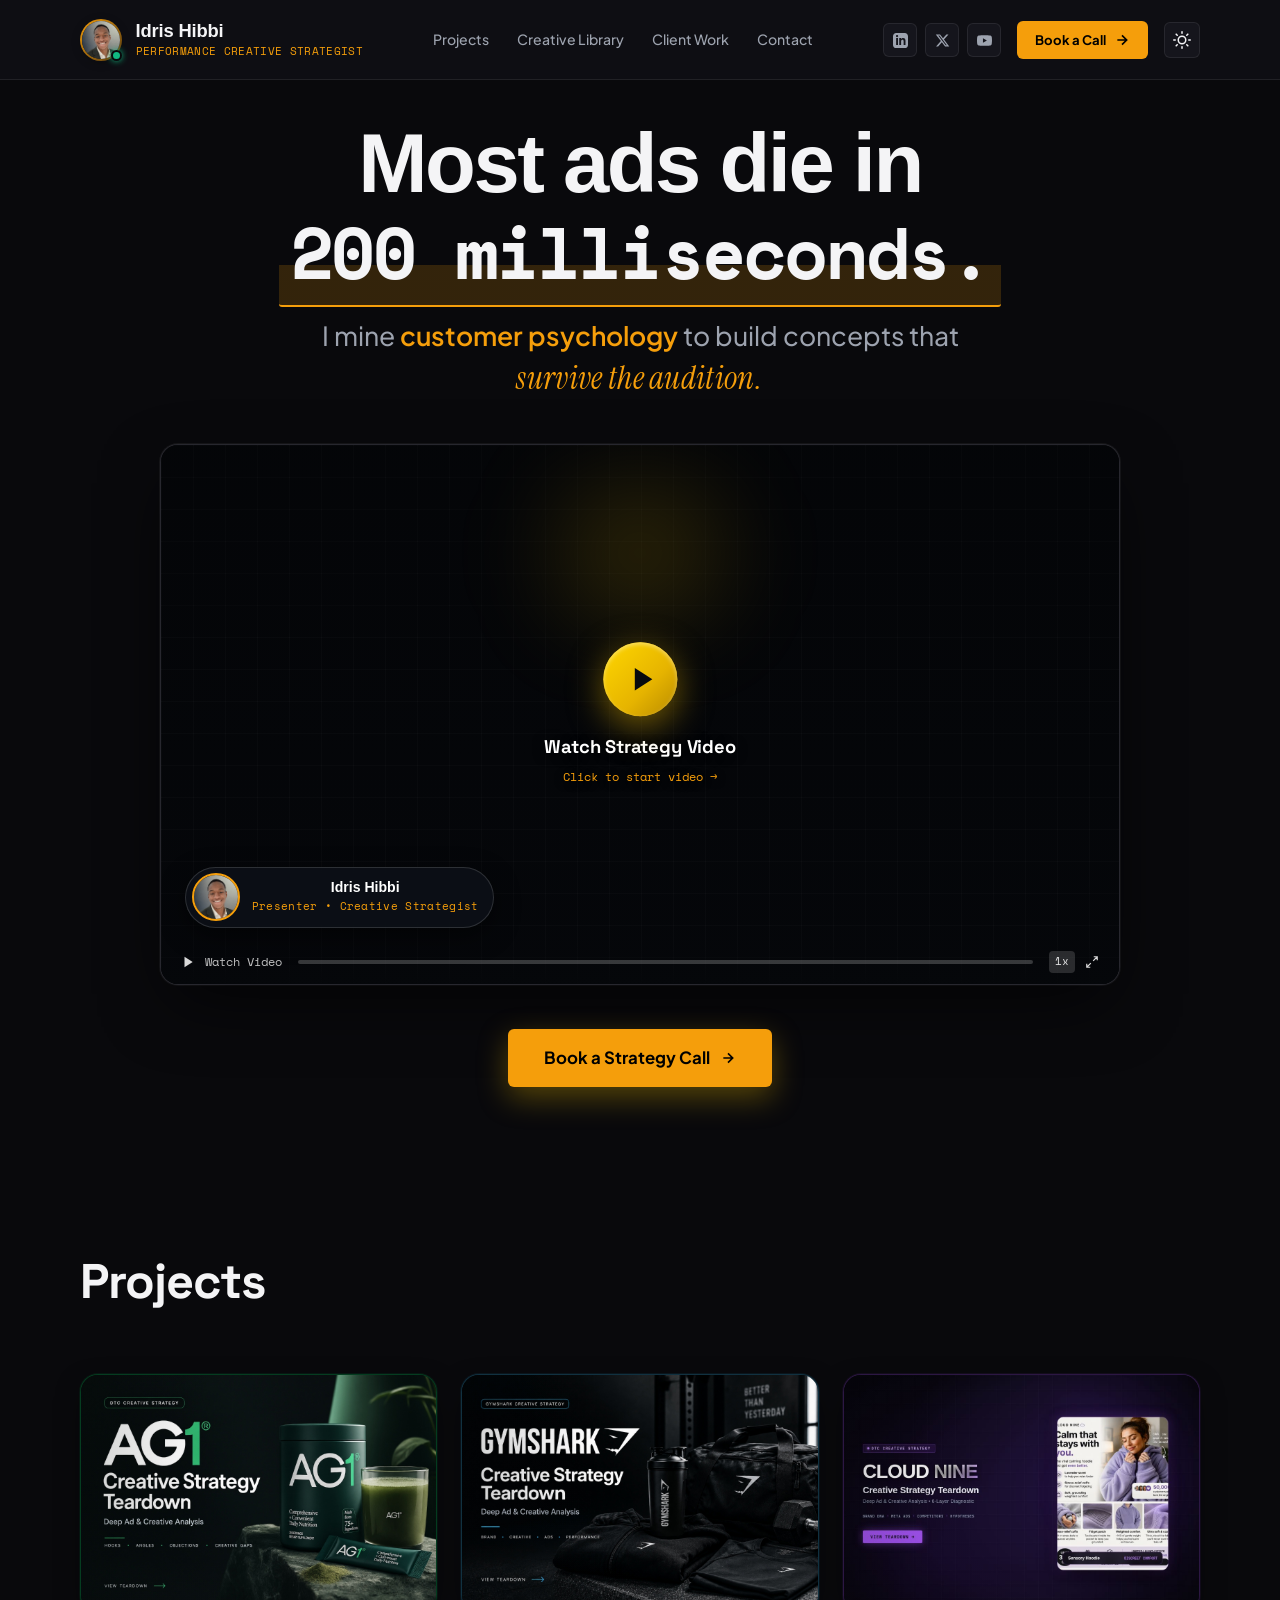
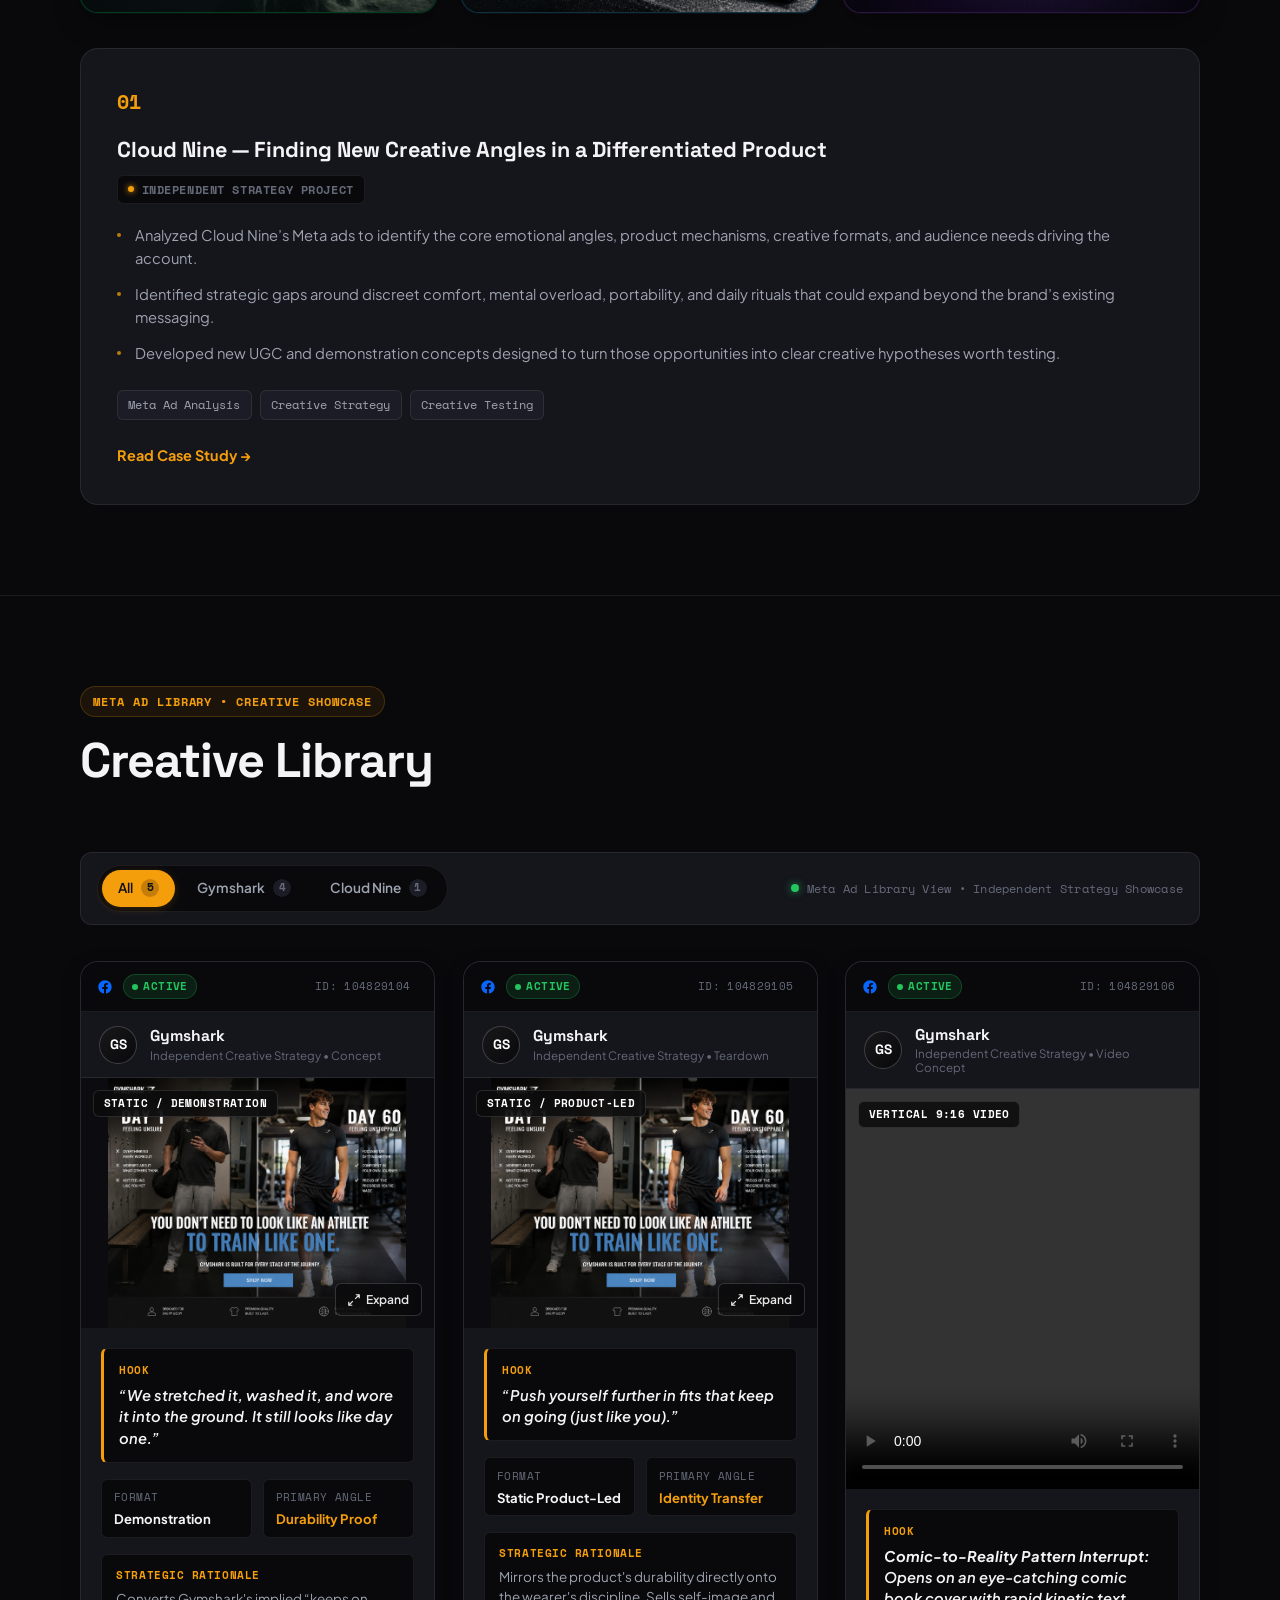
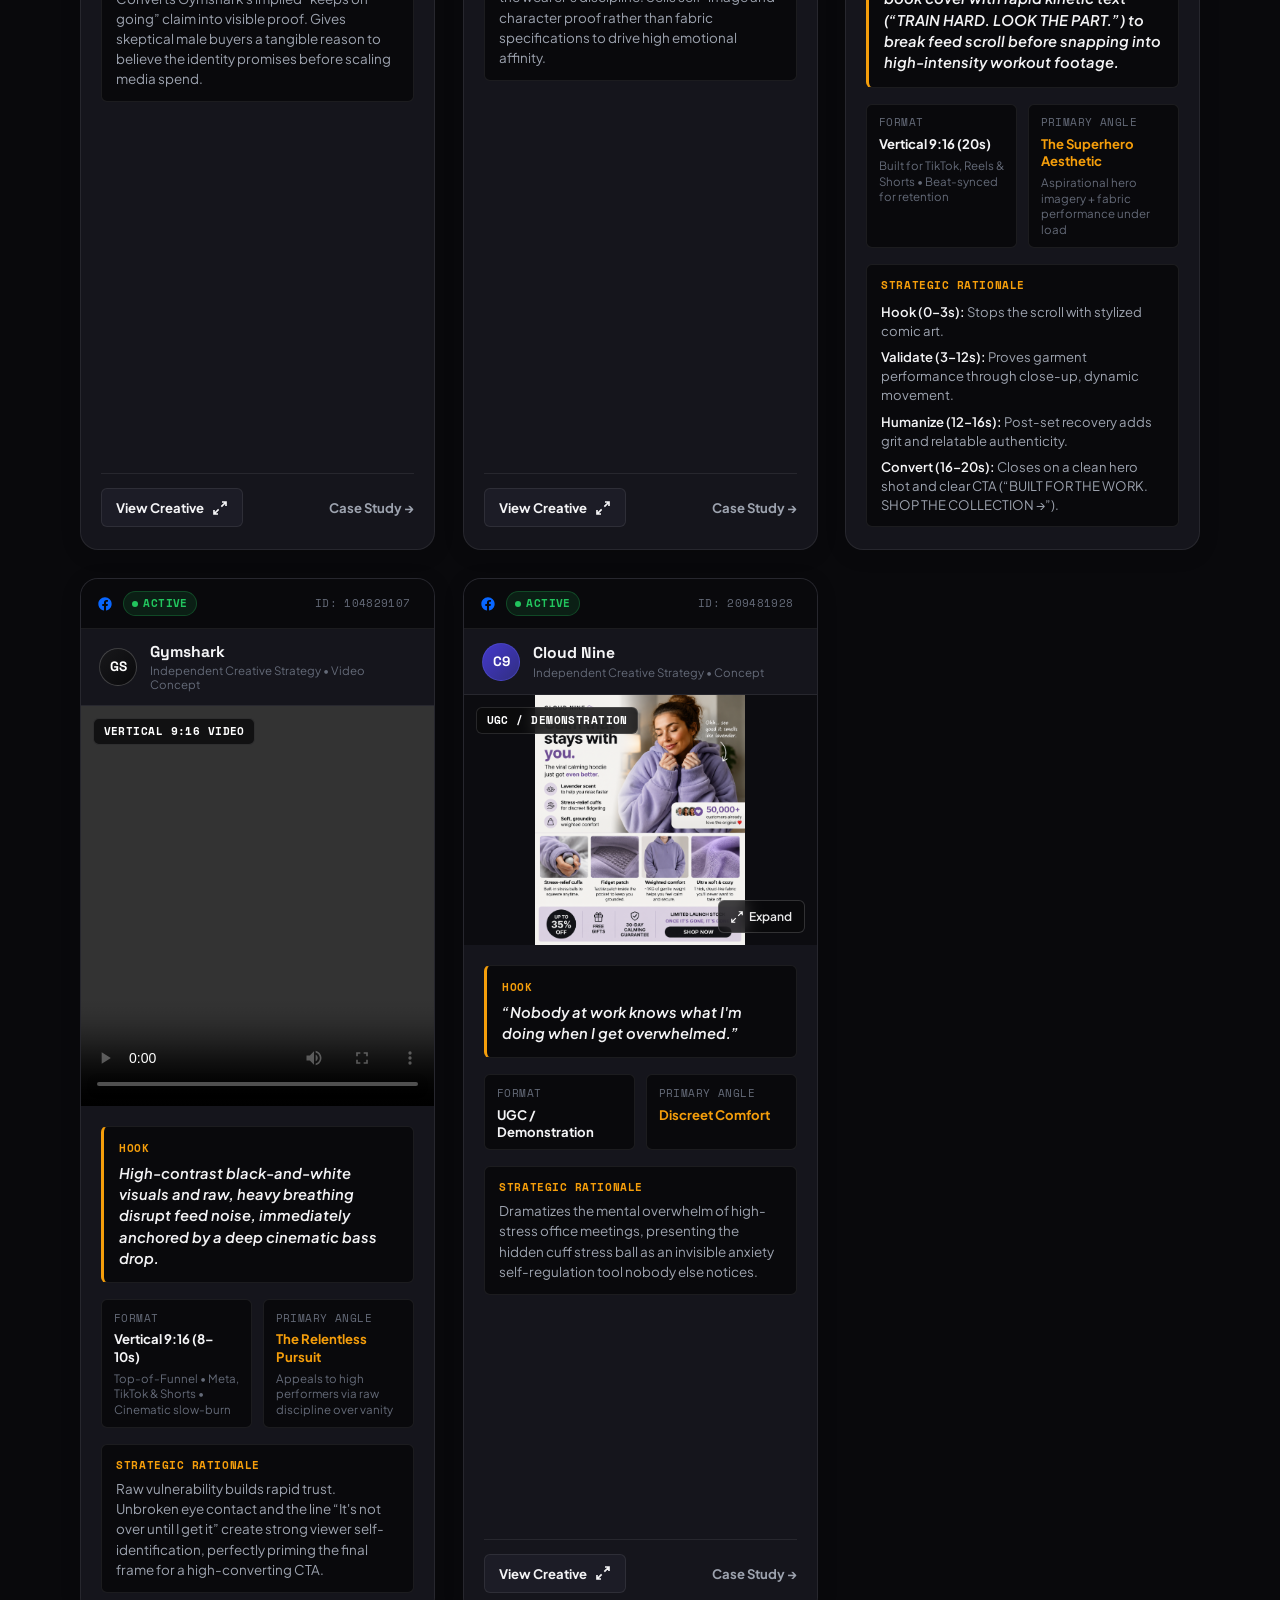
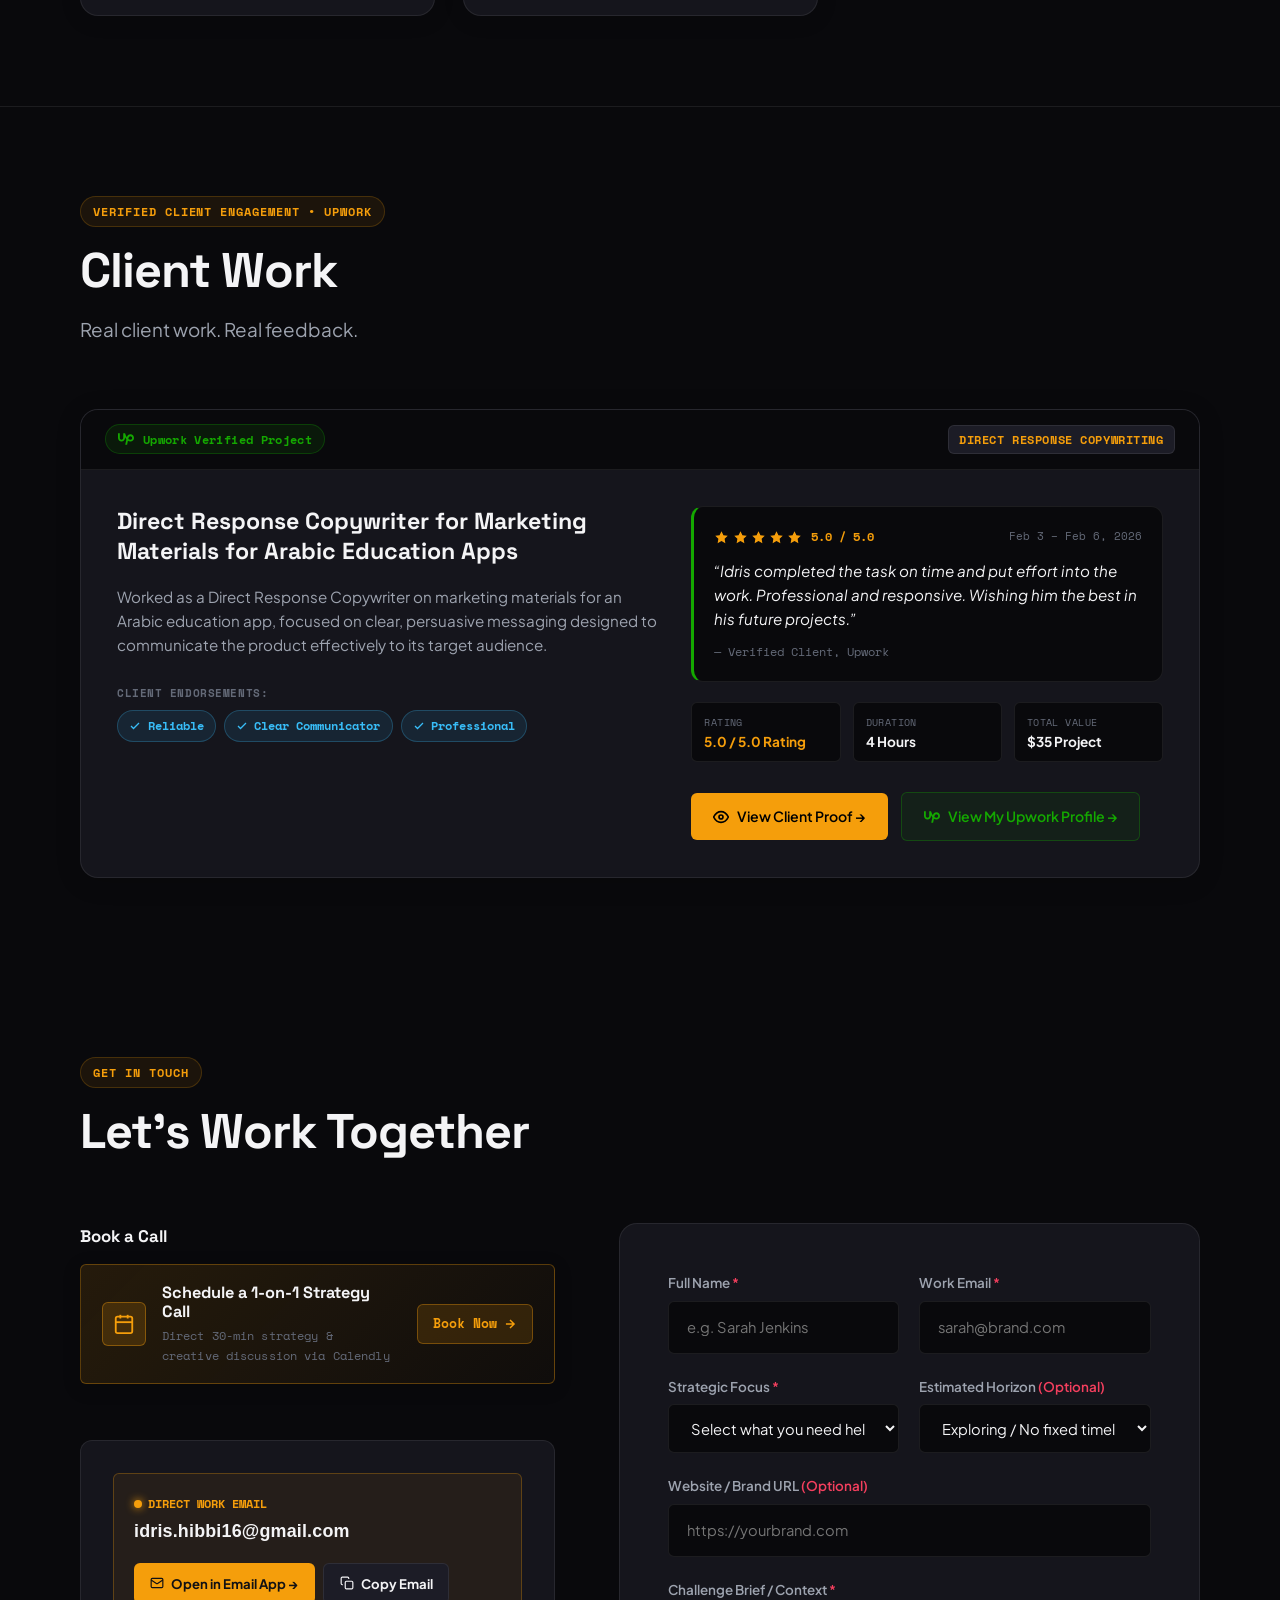
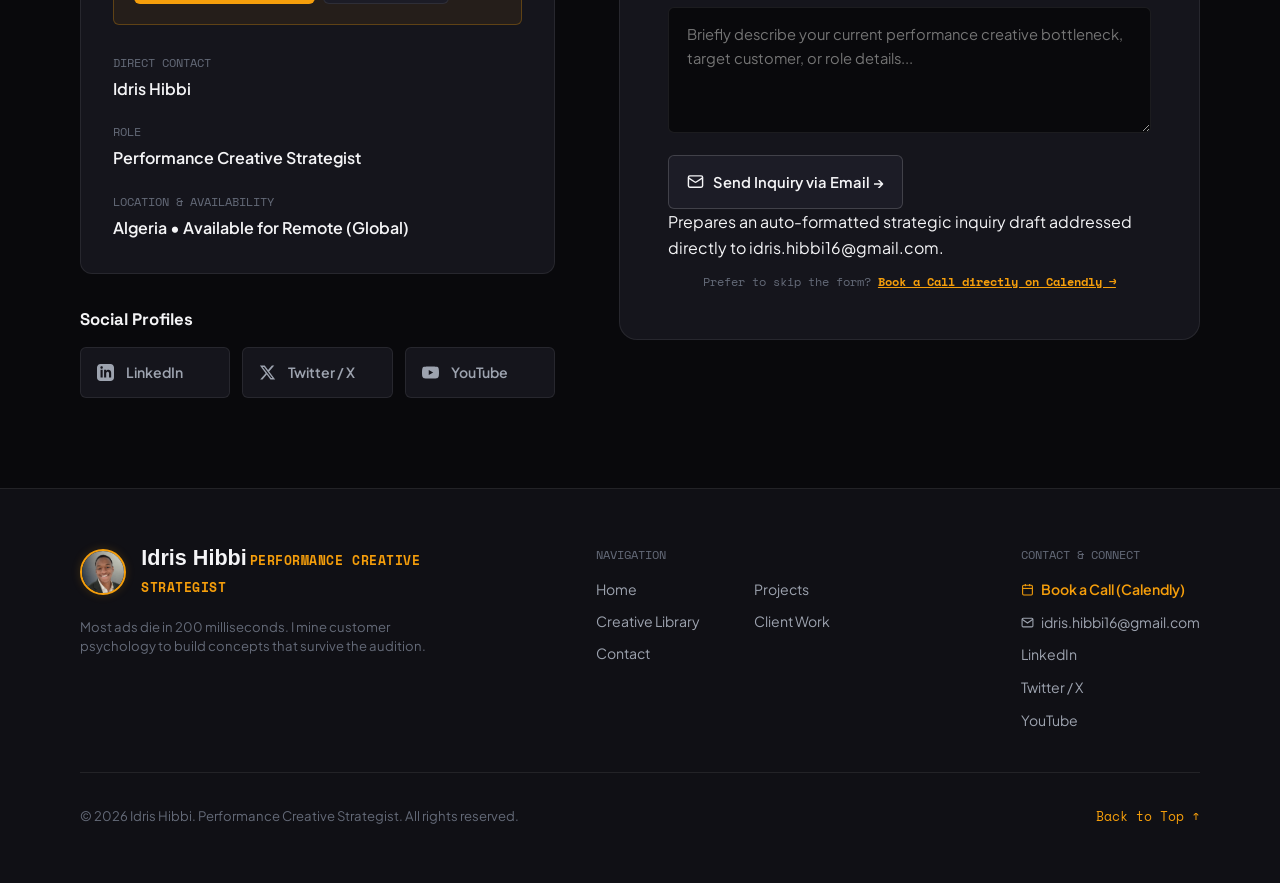
==== commit fa03e21f: "feat: add Cloud Nine flagship visual teardown card linking to diagnostic audit" ====
--- a/index.html
+++ b/index.html
@@ -336,6 +336,52 @@
             </div>
           </a>
 
+          <!-- FLAGSHIP 03: CLOUD NINE -->
+          <a href="cloudnine-audit.html" class="teardown-cover-card card-cloudnine" aria-label="Cloud Nine Creative Strategy Teardown — 6-Layer Diagnostic Audit">
+            <div class="teardown-cover-media">
+              <img src="assets/cloudnine-cover.jpg" alt="Cloud Nine Creative Strategy Teardown — 6-Layer Diagnostic Audit by Idris Hibbi" class="teardown-cover-img" width="1024" height="682" loading="lazy" />
+              <div class="teardown-cover-vignette vignette-cloudnine"></div>
+
+              <!-- Interactive Hover Indicator for "VIEW TEARDOWN →" (Desktop) -->
+              <div class="teardown-cover-hover-indicator indicator-cloudnine" aria-hidden="true">
+                <span class="indicator-text">VIEW TEARDOWN</span>
+                <span class="indicator-arrow">&rarr;</span>
+              </div>
+            </div>
+
+            <!-- Mobile Editorial Typography Bar (Large & Highly Readable on Phones) -->
+            <div class="cover-mobile-meta meta-cloudnine">
+              <div class="meta-top-row">
+                <span class="meta-tag tag-cloudnine">DTC CREATIVE STRATEGY</span>
+              </div>
+              <h3 class="meta-title">CLOUD NINE</h3>
+              <h4 class="meta-subtitle">Creative Strategy Teardown</h4>
+              <p class="meta-desc">6-Layer Diagnostic Strategy Audit</p>
+              <div class="meta-pills">
+                <span class="meta-pill">BRAND DNA</span>
+                <span class="meta-pill-dot">&bull;</span>
+                <span class="meta-pill">META ADS</span>
+                <span class="meta-pill-dot">&bull;</span>
+                <span class="meta-pill">COMPETITORS</span>
+                <span class="meta-pill-dot">&bull;</span>
+                <span class="meta-pill">HYPOTHESES</span>
+              </div>
+              <div class="meta-cta cta-cloudnine">
+                <span>VIEW TEARDOWN &rarr;</span>
+              </div>
+            </div>
+
+            <!-- Accessible Semantic Representation -->
+            <div class="sr-only">
+              <span>DTC CREATIVE STRATEGY</span>
+              <h2>Cloud Nine</h2>
+              <h3>Creative Strategy Teardown</h3>
+              <p>Deep Ad &amp; Creative Analysis &bull; 6-Layer Diagnostic</p>
+              <p>BRAND DNA &bull; META ADS &bull; COMPETITORS &bull; HYPOTHESES</p>
+              <span>VIEW TEARDOWN &rarr;</span>
+            </div>
+          </a>
+
         </div>
 
         <div class="case-studies-grid">
@@ -366,36 +412,6 @@
             </div>
 
             <a href="https://docs.google.com/document/d/1LmB_jyf6jOxiAzn_wpG_X_ZEr5c2slnwyT1JOl8bPM0/edit?usp=sharing" target="_blank" rel="noopener noreferrer" class="case-cta-btn" aria-label="Read Cloud Nine Creative Strategy &amp; Ad Analysis on Google Docs">
-              <span>Read Case Study &rarr;</span>
-            </a>
-          </article>
-
-          <!-- CASE STUDY 02: CLOUD NINE 6-LAYER DIAGNOSTIC AUDIT -->
-          <article class="case-card reveal delay-100">
-            <div class="case-card-top">
-              <span class="case-number">02</span>
-            </div>
-
-            <h3 class="case-title">Cloud Nine Clothing — 6-Layer Diagnostic Strategy Audit</h3>
-            
-            <div class="case-project-label">
-              <span class="case-badge-dot"></span>
-              <span>Comprehensive Diagnostic Audit</span>
-            </div>
-
-            <div class="case-desc-lines">
-              <p class="case-desc-line">Executed an in-depth 6-layer audit covering Brand DNA, Meta Ads Library landscape, competitor teardowns, and messaging fatigue.</p>
-              <p class="case-desc-line">Identified untapped consumer psychographics around discreet anxiety regulation, executive overstimulation, and sensory grounding.</p>
-              <p class="case-desc-line">Formulated high-conviction creative hypotheses and an isolated variable testing roadmap across UGC, founder-led, and 3D visual formats.</p>
-            </div>
-
-            <div class="case-tags">
-              <span class="case-tag">6-Layer Diagnostic</span>
-              <span class="case-tag">Competitor Teardown</span>
-              <span class="case-tag">Testing Roadmap</span>
-            </div>
-
-            <a href="cloudnine-audit.html" target="_blank" rel="noopener noreferrer" class="case-cta-btn" aria-label="Read Cloud Nine 6-Layer Diagnostic Audit">
               <span>Read Case Study &rarr;</span>
             </a>
           </article>
--- a/css/style.css
+++ b/css/style.css
@@ -3699,12 +3699,24 @@
    ══════════════════════════════════════════════════════════════════ */
 .featured-teardowns-grid {
   display: grid;
-  grid-template-columns: repeat(2, 1fr);
+  grid-template-columns: repeat(3, 1fr);
   gap: 1.5rem;
   margin-bottom: 2.25rem;
-  max-width: 1040px;
+  max-width: 1200px;
   margin-left: auto;
   margin-right: auto;
+}
+
+@media (max-width: 960px) {
+  .featured-teardowns-grid {
+    grid-template-columns: repeat(2, 1fr);
+  }
+}
+
+@media (max-width: 640px) {
+  .featured-teardowns-grid {
+    grid-template-columns: 1fr;
+  }
 }
 
 .teardown-cover-card,
@@ -3786,6 +3798,39 @@
   border: 1px solid #38bdf8;
   color: #000000;
   box-shadow: 0 0 20px rgba(56, 189, 248, 0.55);
+}
+
+/* 3. Cloud Nine Brand Styling */
+.card-cloudnine {
+  background: #090710;
+  border: 1.5px solid rgba(168, 85, 247, 0.22);
+  box-shadow: 0 10px 30px -8px rgba(0, 0, 0, 0.6), 0 0 0 1px rgba(168, 85, 247, 0.08);
+}
+
+.card-cloudnine:hover {
+  border-color: rgba(168, 85, 247, 0.75);
+  box-shadow: 0 18px 48px -10px rgba(168, 85, 247, 0.26), 0 0 24px rgba(168, 85, 247, 0.16);
+  transform: translateY(-4px);
+}
+
+.vignette-cloudnine {
+  position: absolute;
+  inset: 0;
+  pointer-events: none;
+  background: radial-gradient(circle at 75% 35%, transparent 45%, rgba(9, 7, 16, 0.4) 100%);
+  opacity: 0.6;
+  transition: opacity var(--transition-base);
+}
+
+.card-cloudnine:hover .vignette-cloudnine {
+  opacity: 0.35;
+}
+
+.indicator-cloudnine {
+  background: #a855f7;
+  border: 1px solid #a855f7;
+  color: #000000;
+  box-shadow: 0 0 20px rgba(168, 85, 247, 0.55);
 }
 
 /* Shared Media & Image Container (Aspect 1024x682) */
@@ -3870,6 +3915,11 @@
   border-top: 1px solid rgba(56, 189, 248, 0.2);
 }
 
+.meta-cloudnine {
+  background: #0d0a14;
+  border-top: 1px solid rgba(168, 85, 247, 0.2);
+}
+
 .meta-top-row,
 .ag1-meta-top-row {
   display: flex;
@@ -3900,6 +3950,12 @@
   color: #38bdf8;
   background: rgba(56, 189, 248, 0.12);
   border: 1px solid rgba(56, 189, 248, 0.3);
+}
+
+.tag-cloudnine {
+  color: #c084fc;
+  background: rgba(168, 85, 247, 0.12);
+  border: 1px solid rgba(168, 85, 247, 0.3);
 }
 
 .meta-title,
@@ -3958,6 +4014,10 @@
   color: #38bdf8;
 }
 
+.meta-cloudnine .meta-pill-dot {
+  color: #c084fc;
+}
+
 .meta-cta,
 .ag1-meta-cta {
   display: inline-flex;
@@ -3991,10 +4051,19 @@
   color: #ffffff;
 }
 
-@media (max-width: 860px) {
+.cta-cloudnine {
+  color: #c084fc;
+}
+
+.card-cloudnine:hover .cta-cloudnine {
+  transform: translateX(4px);
+  color: #ffffff;
+}
+
+@media (max-width: 960px) {
   .featured-teardowns-grid {
     grid-template-columns: 1fr;
-    max-width: 520px;
+    max-width: 560px;
   }
 }
 
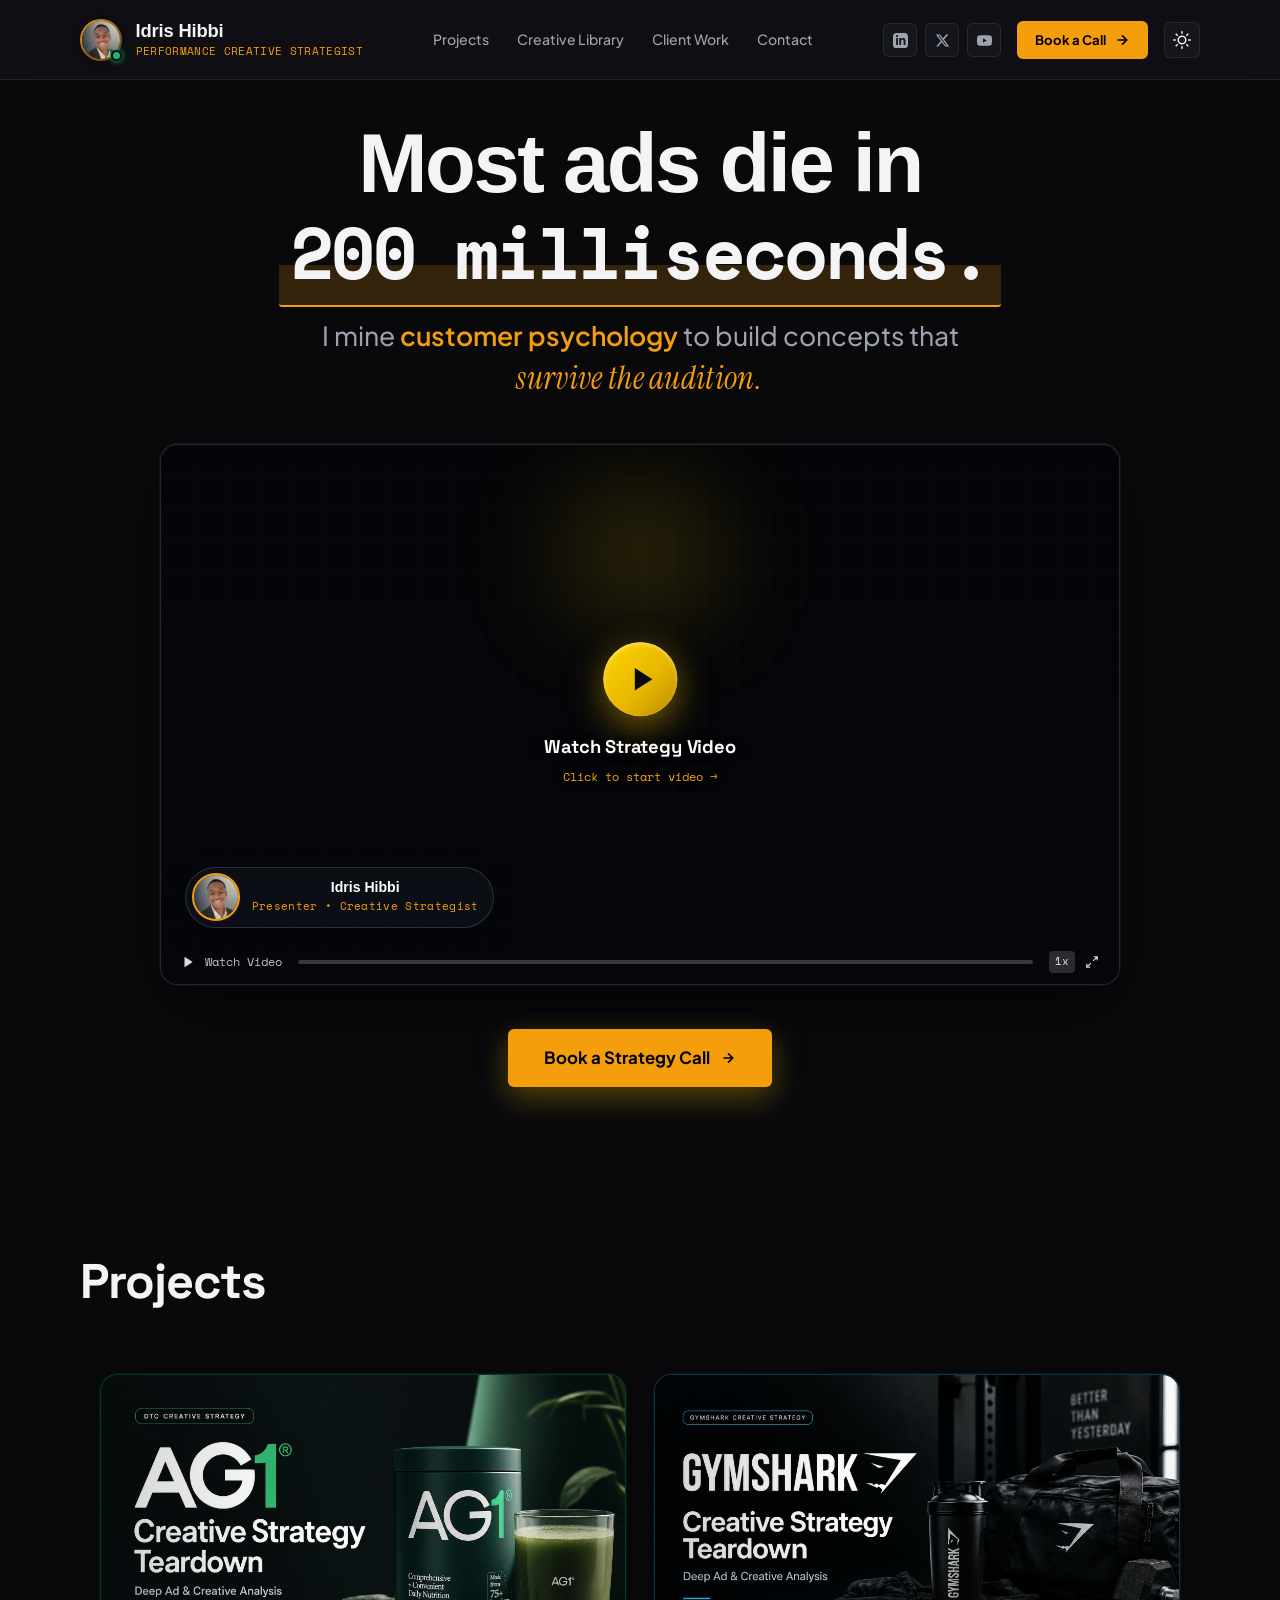
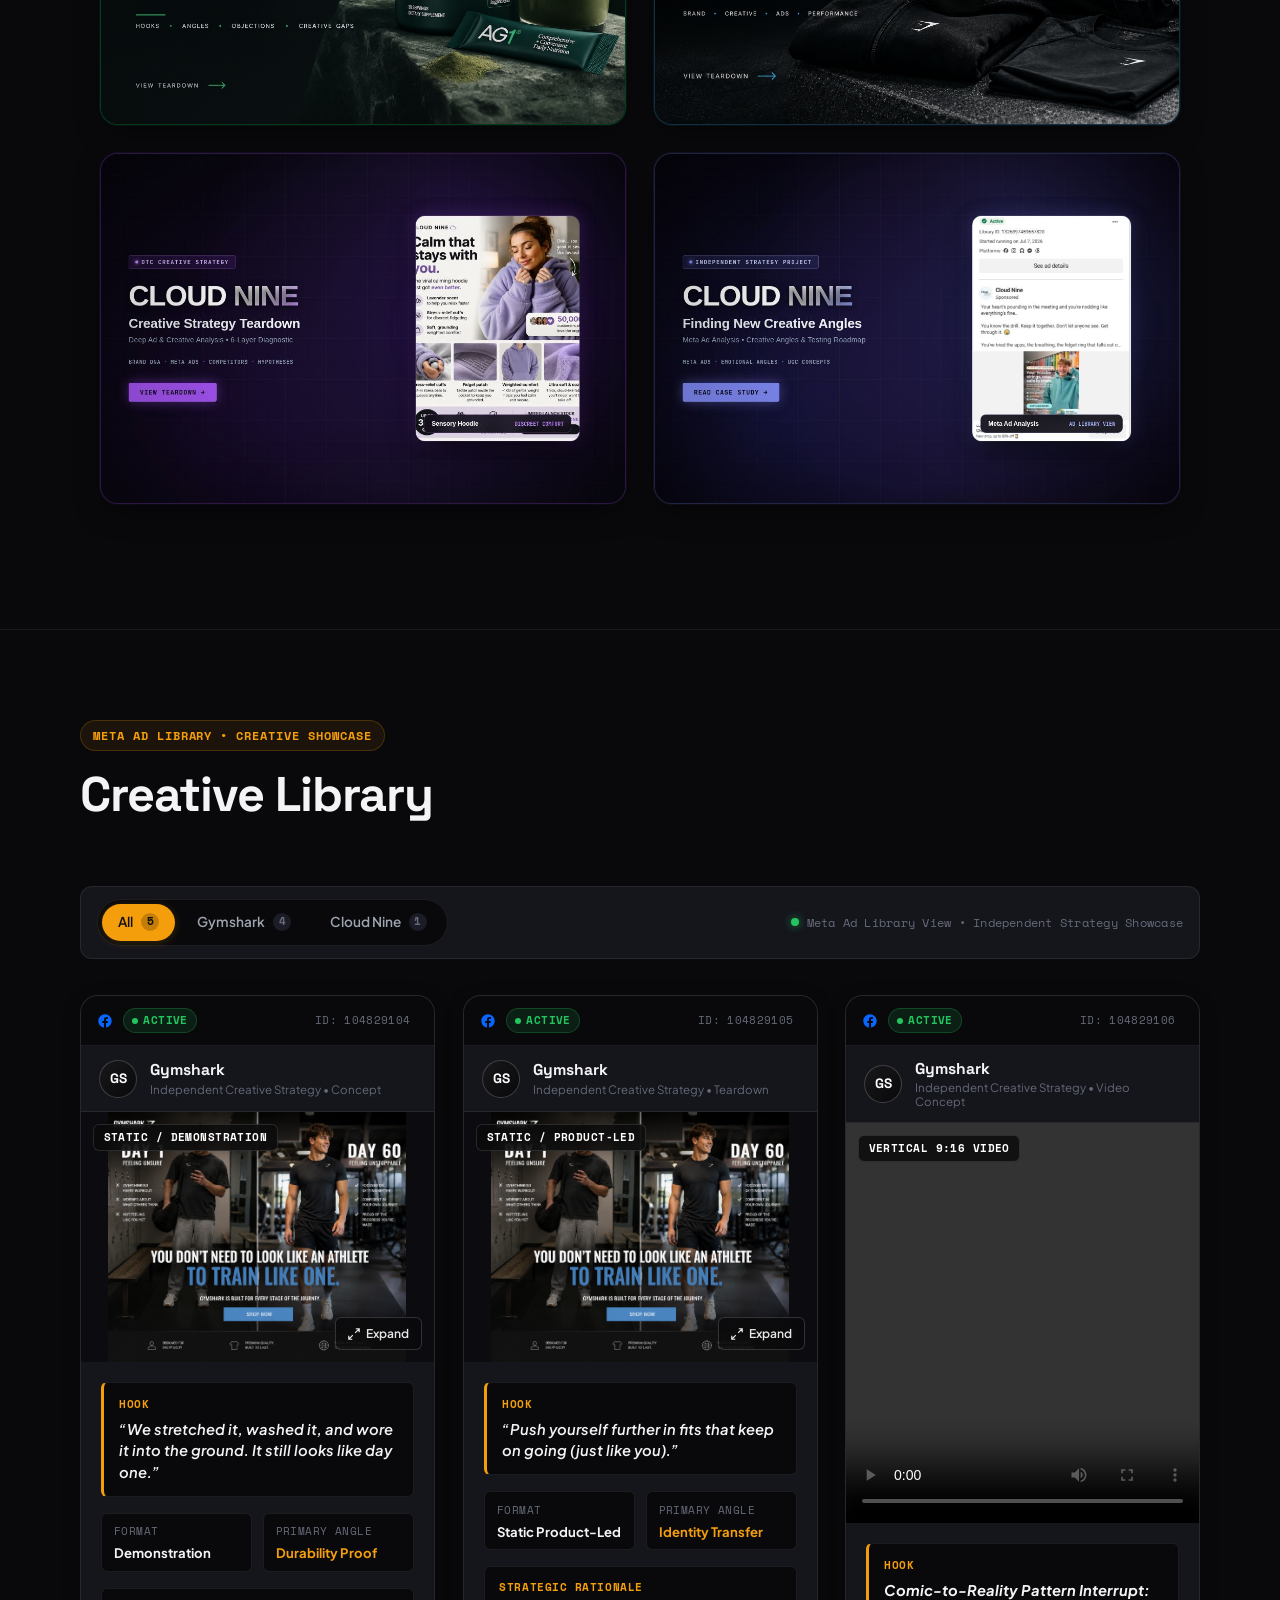
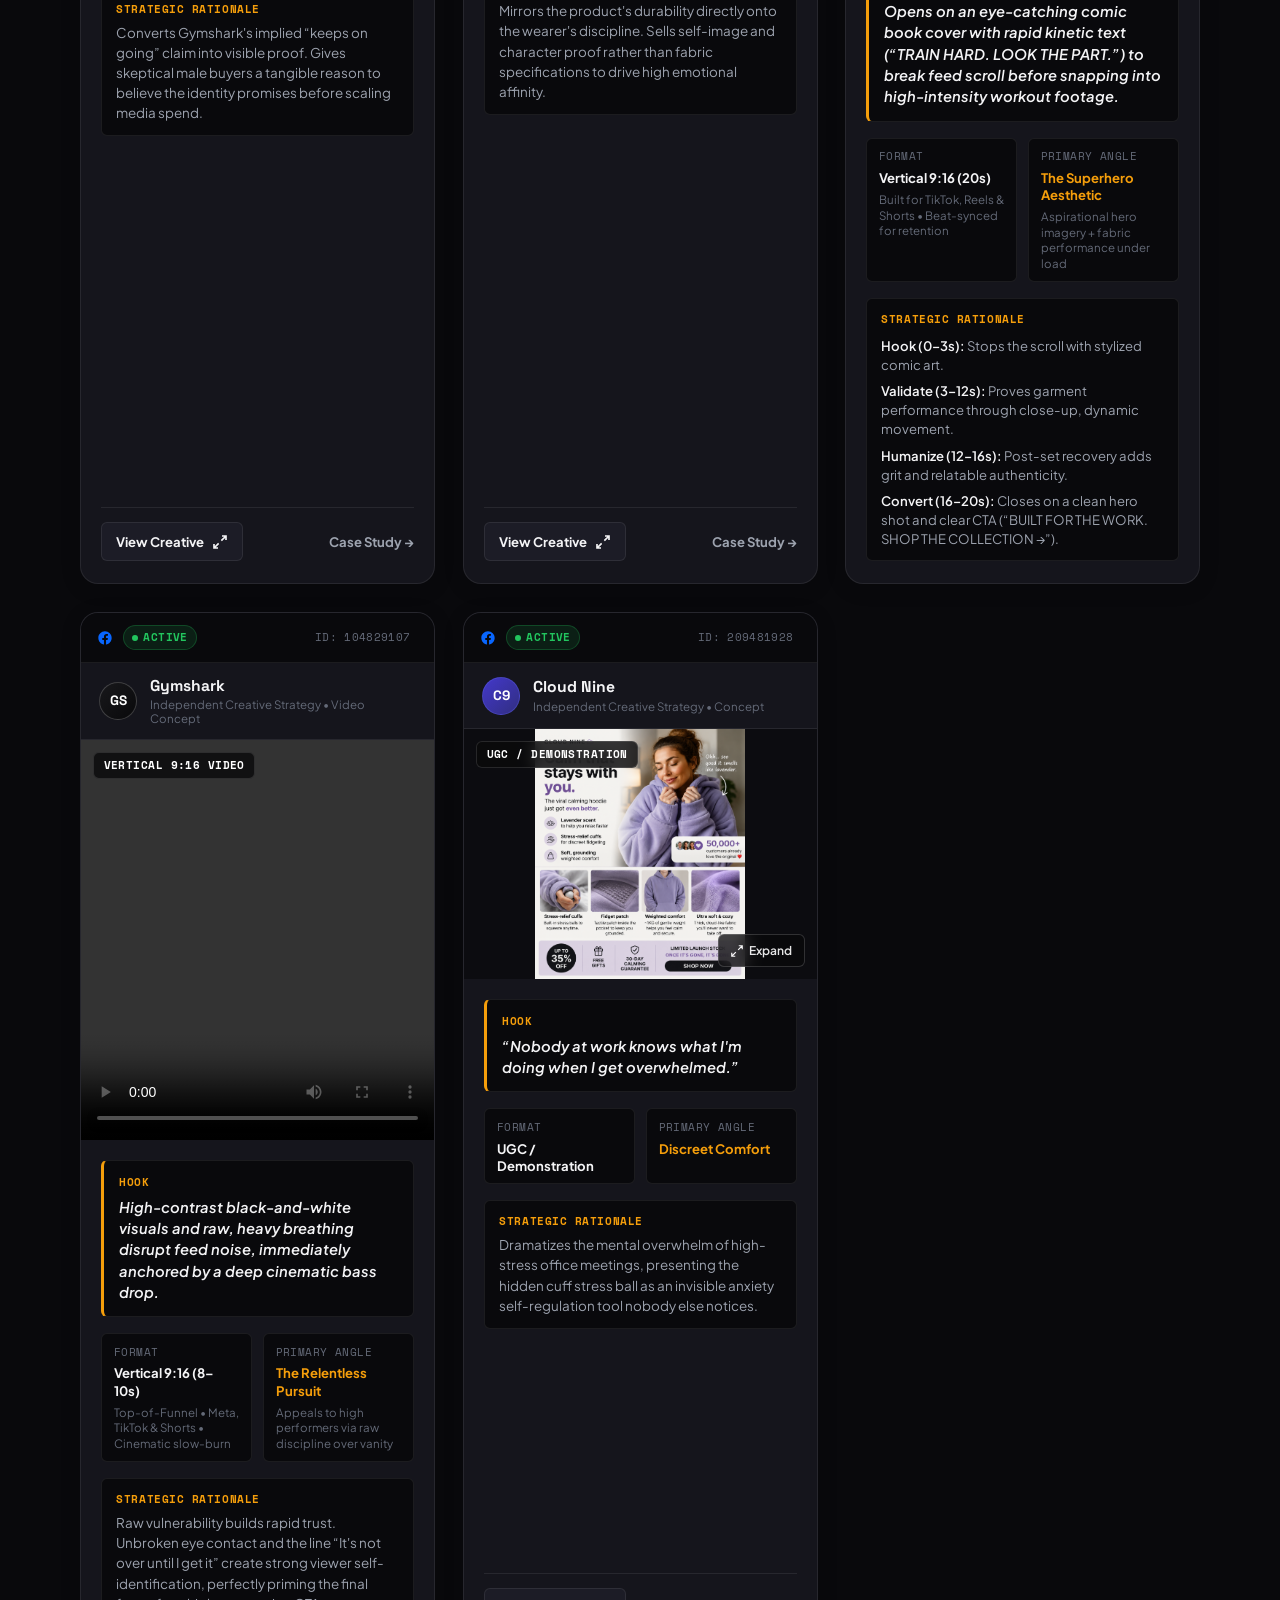
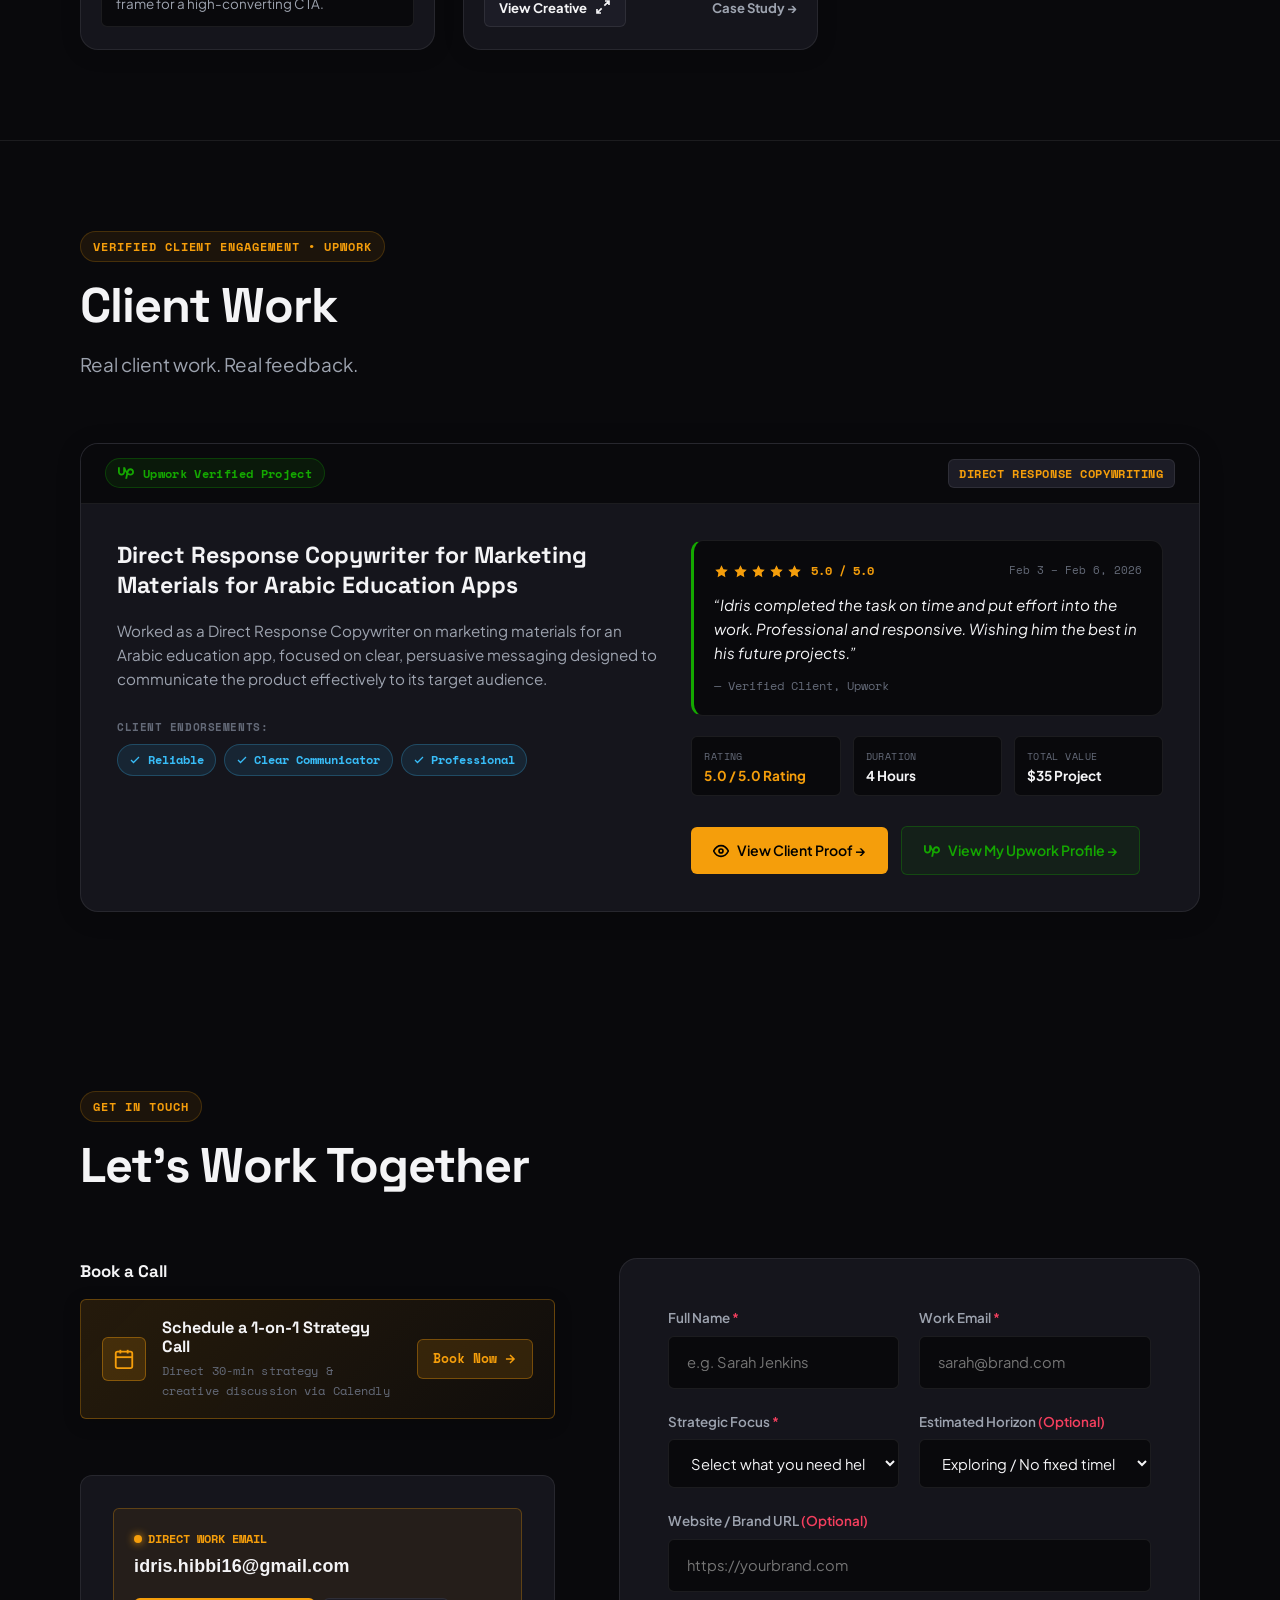
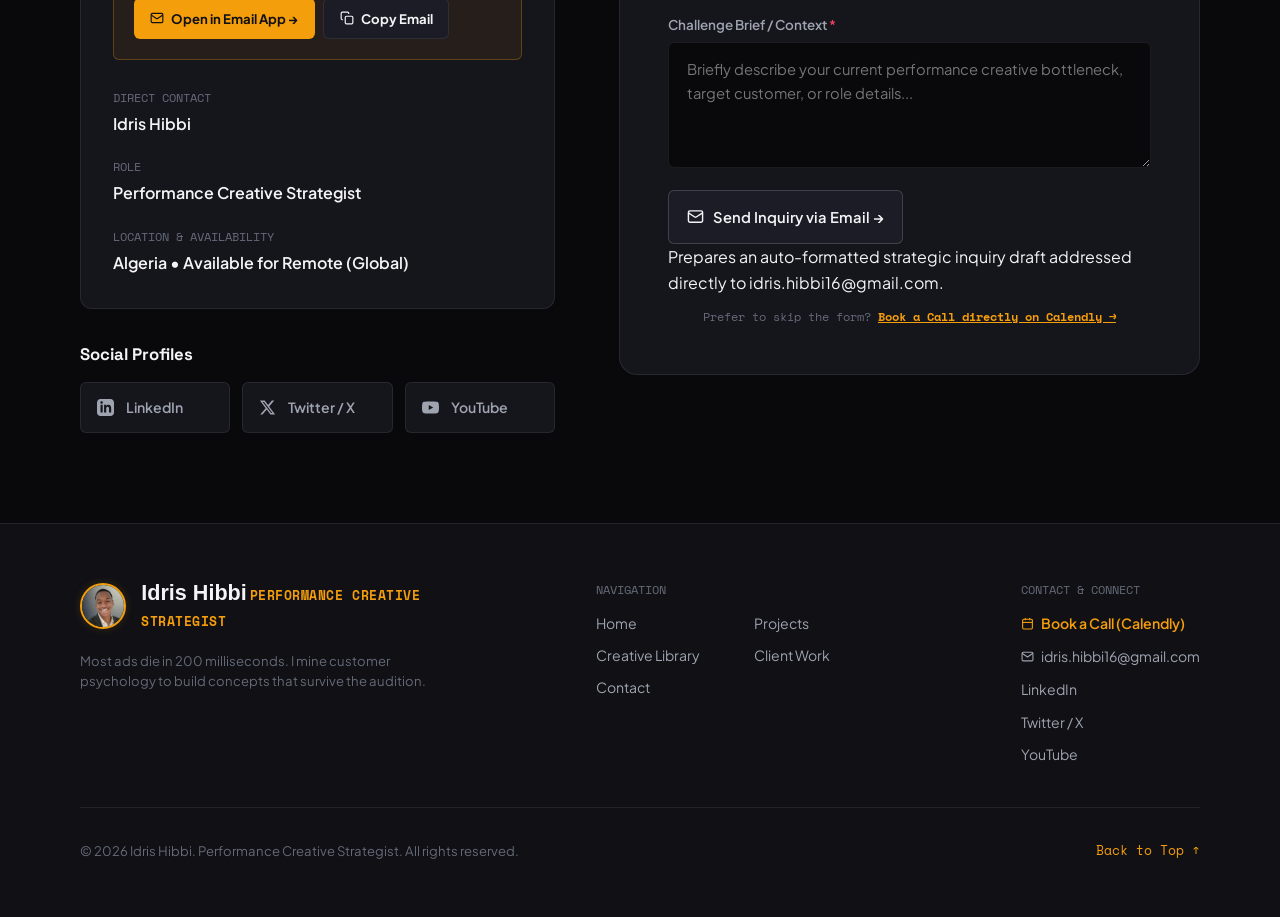
==== commit 0af04507: "feat: convert Cloud Nine creative angles project to photo cover card" ====
--- a/index.html
+++ b/index.html
@@ -336,7 +336,7 @@
             </div>
           </a>
 
-          <!-- FLAGSHIP 03: CLOUD NINE -->
+          <!-- FLAGSHIP 03: CLOUD NINE (6-LAYER DIAGNOSTIC AUDIT) -->
           <a href="cloudnine-audit.html" class="teardown-cover-card card-cloudnine" aria-label="Cloud Nine Creative Strategy Teardown — 6-Layer Diagnostic Audit">
             <div class="teardown-cover-media">
               <img src="assets/cloudnine-cover.jpg" alt="Cloud Nine Creative Strategy Teardown — 6-Layer Diagnostic Audit by Idris Hibbi" class="teardown-cover-img" width="1024" height="682" loading="lazy" />
@@ -382,39 +382,48 @@
             </div>
           </a>
 
-        </div>
-
-        <div class="case-studies-grid">
-          
-          <!-- CASE STUDY 01: CLOUD NINE -->
-          <article class="case-card reveal">
-            <div class="case-card-top">
-              <span class="case-number">01</span>
-            </div>
-
-            <h3 class="case-title">Cloud Nine — Finding New Creative Angles in a Differentiated Product</h3>
-            
-            <div class="case-project-label">
-              <span class="case-badge-dot"></span>
-              <span>Independent Strategy Project</span>
-            </div>
-
-            <div class="case-desc-lines">
-              <p class="case-desc-line">Analyzed Cloud Nine’s Meta ads to identify the core emotional angles, product mechanisms, creative formats, and audience needs driving the account.</p>
-              <p class="case-desc-line">Identified strategic gaps around discreet comfort, mental overload, portability, and daily rituals that could expand beyond the brand’s existing messaging.</p>
-              <p class="case-desc-line">Developed new UGC and demonstration concepts designed to turn those opportunities into clear creative hypotheses worth testing.</p>
-            </div>
-
-            <div class="case-tags">
-              <span class="case-tag">Meta Ad Analysis</span>
-              <span class="case-tag">Creative Strategy</span>
-              <span class="case-tag">Creative Testing</span>
-            </div>
-
-            <a href="https://docs.google.com/document/d/1LmB_jyf6jOxiAzn_wpG_X_ZEr5c2slnwyT1JOl8bPM0/edit?usp=sharing" target="_blank" rel="noopener noreferrer" class="case-cta-btn" aria-label="Read Cloud Nine Creative Strategy &amp; Ad Analysis on Google Docs">
-              <span>Read Case Study &rarr;</span>
-            </a>
-          </article>
+          <!-- FLAGSHIP 04: CLOUD NINE (FINDING NEW CREATIVE ANGLES) -->
+          <a href="https://docs.google.com/document/d/1LmB_jyf6jOxiAzn_wpG_X_ZEr5c2slnwyT1JOl8bPM0/edit?usp=sharing" target="_blank" rel="noopener noreferrer" class="teardown-cover-card card-cloudnine-angles" aria-label="Cloud Nine Creative Strategy — Finding New Creative Angles">
+            <div class="teardown-cover-media">
+              <img src="assets/cloudnine-angles-cover.jpg" alt="Cloud Nine Creative Strategy — Finding New Creative Angles by Idris Hibbi" class="teardown-cover-img" width="1024" height="682" loading="lazy" />
+              <div class="teardown-cover-vignette vignette-cloudnine-angles"></div>
+
+              <!-- Interactive Hover Indicator for "VIEW TEARDOWN →" (Desktop) -->
+              <div class="teardown-cover-hover-indicator indicator-cloudnine-angles" aria-hidden="true">
+                <span class="indicator-text">READ CASE STUDY</span>
+                <span class="indicator-arrow">&rarr;</span>
+              </div>
+            </div>
+
+            <!-- Mobile Editorial Typography Bar (Large & Highly Readable on Phones) -->
+            <div class="cover-mobile-meta meta-cloudnine-angles">
+              <div class="meta-top-row">
+                <span class="meta-tag tag-cloudnine-angles">INDEPENDENT STRATEGY</span>
+              </div>
+              <h3 class="meta-title">CLOUD NINE</h3>
+              <h4 class="meta-subtitle">Finding New Creative Angles</h4>
+              <p class="meta-desc">Meta Ad Analysis &amp; Creative Testing</p>
+              <div class="meta-pills">
+                <span class="meta-pill">META ADS</span>
+                <span class="meta-pill-dot">&bull;</span>
+                <span class="meta-pill">ANGLES</span>
+                <span class="meta-pill-dot">&bull;</span>
+                <span class="meta-pill">UGC CONCEPTS</span>
+              </div>
+              <div class="meta-cta cta-cloudnine-angles">
+                <span>READ CASE STUDY &rarr;</span>
+              </div>
+            </div>
+
+            <!-- Accessible Semantic Representation -->
+            <div class="sr-only">
+              <span>INDEPENDENT STRATEGY PROJECT</span>
+              <h2>Cloud Nine</h2>
+              <h3>Finding New Creative Angles in a Differentiated Product</h3>
+              <p>Meta Ad Analysis &bull; Creative Angles &bull; UGC Concepts</p>
+              <span>READ CASE STUDY &rarr;</span>
+            </div>
+          </a>
 
         </div>
 
--- a/css/style.css
+++ b/css/style.css
@@ -3699,24 +3699,12 @@
    ══════════════════════════════════════════════════════════════════ */
 .featured-teardowns-grid {
   display: grid;
-  grid-template-columns: repeat(3, 1fr);
-  gap: 1.5rem;
+  grid-template-columns: repeat(2, 1fr);
+  gap: 1.75rem;
   margin-bottom: 2.25rem;
-  max-width: 1200px;
+  max-width: 1080px;
   margin-left: auto;
   margin-right: auto;
-}
-
-@media (max-width: 960px) {
-  .featured-teardowns-grid {
-    grid-template-columns: repeat(2, 1fr);
-  }
-}
-
-@media (max-width: 640px) {
-  .featured-teardowns-grid {
-    grid-template-columns: 1fr;
-  }
 }
 
 .teardown-cover-card,
@@ -3831,6 +3819,39 @@
   border: 1px solid #a855f7;
   color: #000000;
   box-shadow: 0 0 20px rgba(168, 85, 247, 0.55);
+}
+
+/* 4. Cloud Nine Angles Brand Styling */
+.card-cloudnine-angles {
+  background: #06050e;
+  border: 1.5px solid rgba(129, 140, 248, 0.22);
+  box-shadow: 0 10px 30px -8px rgba(0, 0, 0, 0.6), 0 0 0 1px rgba(129, 140, 248, 0.08);
+}
+
+.card-cloudnine-angles:hover {
+  border-color: rgba(129, 140, 248, 0.75);
+  box-shadow: 0 18px 48px -10px rgba(129, 140, 248, 0.26), 0 0 24px rgba(129, 140, 248, 0.16);
+  transform: translateY(-4px);
+}
+
+.vignette-cloudnine-angles {
+  position: absolute;
+  inset: 0;
+  pointer-events: none;
+  background: radial-gradient(circle at 75% 35%, transparent 45%, rgba(6, 5, 14, 0.4) 100%);
+  opacity: 0.6;
+  transition: opacity var(--transition-base);
+}
+
+.card-cloudnine-angles:hover .vignette-cloudnine-angles {
+  opacity: 0.35;
+}
+
+.indicator-cloudnine-angles {
+  background: #818cf8;
+  border: 1px solid #818cf8;
+  color: #000000;
+  box-shadow: 0 0 20px rgba(129, 140, 248, 0.55);
 }
 
 /* Shared Media & Image Container (Aspect 1024x682) */
@@ -3920,6 +3941,11 @@
   border-top: 1px solid rgba(168, 85, 247, 0.2);
 }
 
+.meta-cloudnine-angles {
+  background: #0a0815;
+  border-top: 1px solid rgba(129, 140, 248, 0.2);
+}
+
 .meta-top-row,
 .ag1-meta-top-row {
   display: flex;
@@ -3956,6 +3982,12 @@
   color: #c084fc;
   background: rgba(168, 85, 247, 0.12);
   border: 1px solid rgba(168, 85, 247, 0.3);
+}
+
+.tag-cloudnine-angles {
+  color: #c7d2fe;
+  background: rgba(129, 140, 248, 0.12);
+  border: 1px solid rgba(129, 140, 248, 0.3);
 }
 
 .meta-title,
@@ -4018,6 +4050,10 @@
   color: #c084fc;
 }
 
+.meta-cloudnine-angles .meta-pill-dot {
+  color: #818cf8;
+}
+
 .meta-cta,
 .ag1-meta-cta {
   display: inline-flex;
@@ -4060,10 +4096,19 @@
   color: #ffffff;
 }
 
-@media (max-width: 960px) {
+.cta-cloudnine-angles {
+  color: #a5b4fc;
+}
+
+.card-cloudnine-angles:hover .cta-cloudnine-angles {
+  transform: translateX(4px);
+  color: #ffffff;
+}
+
+@media (max-width: 860px) {
   .featured-teardowns-grid {
     grid-template-columns: 1fr;
-    max-width: 560px;
+    max-width: 540px;
   }
 }
 
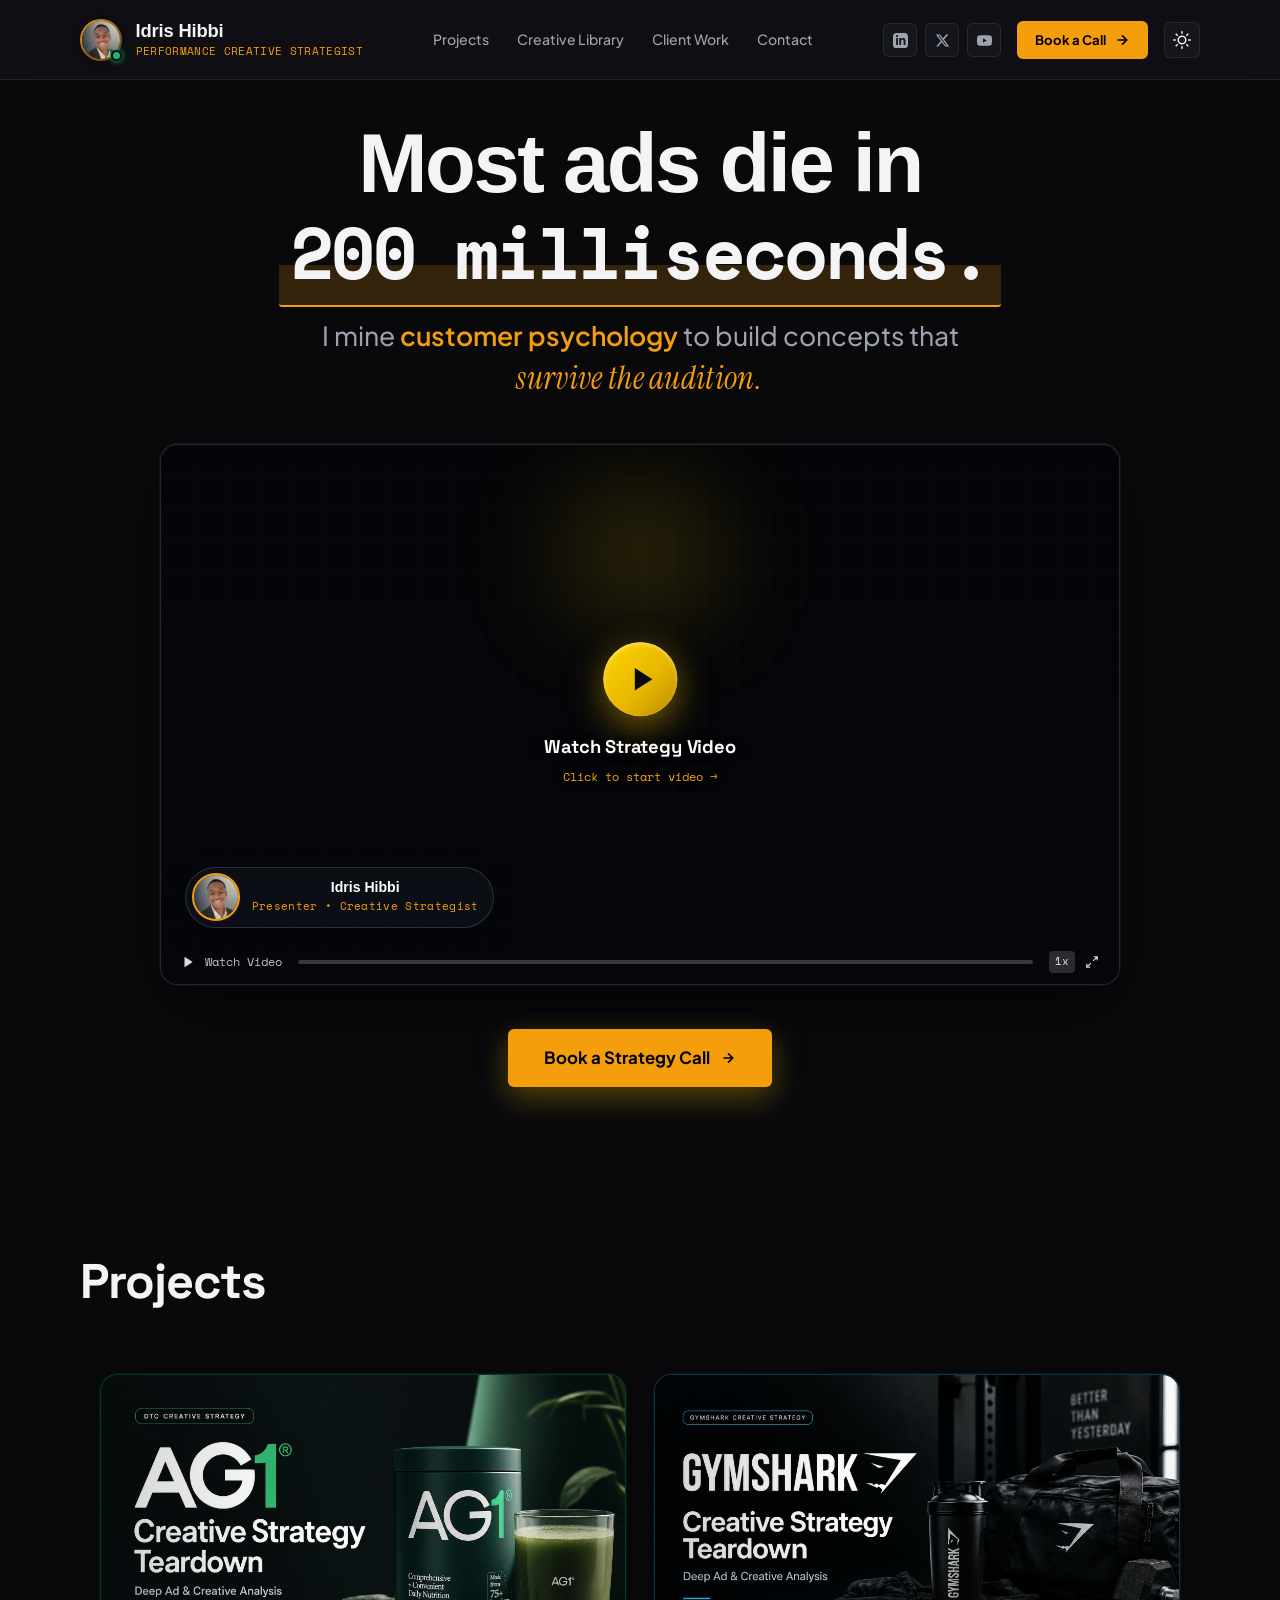
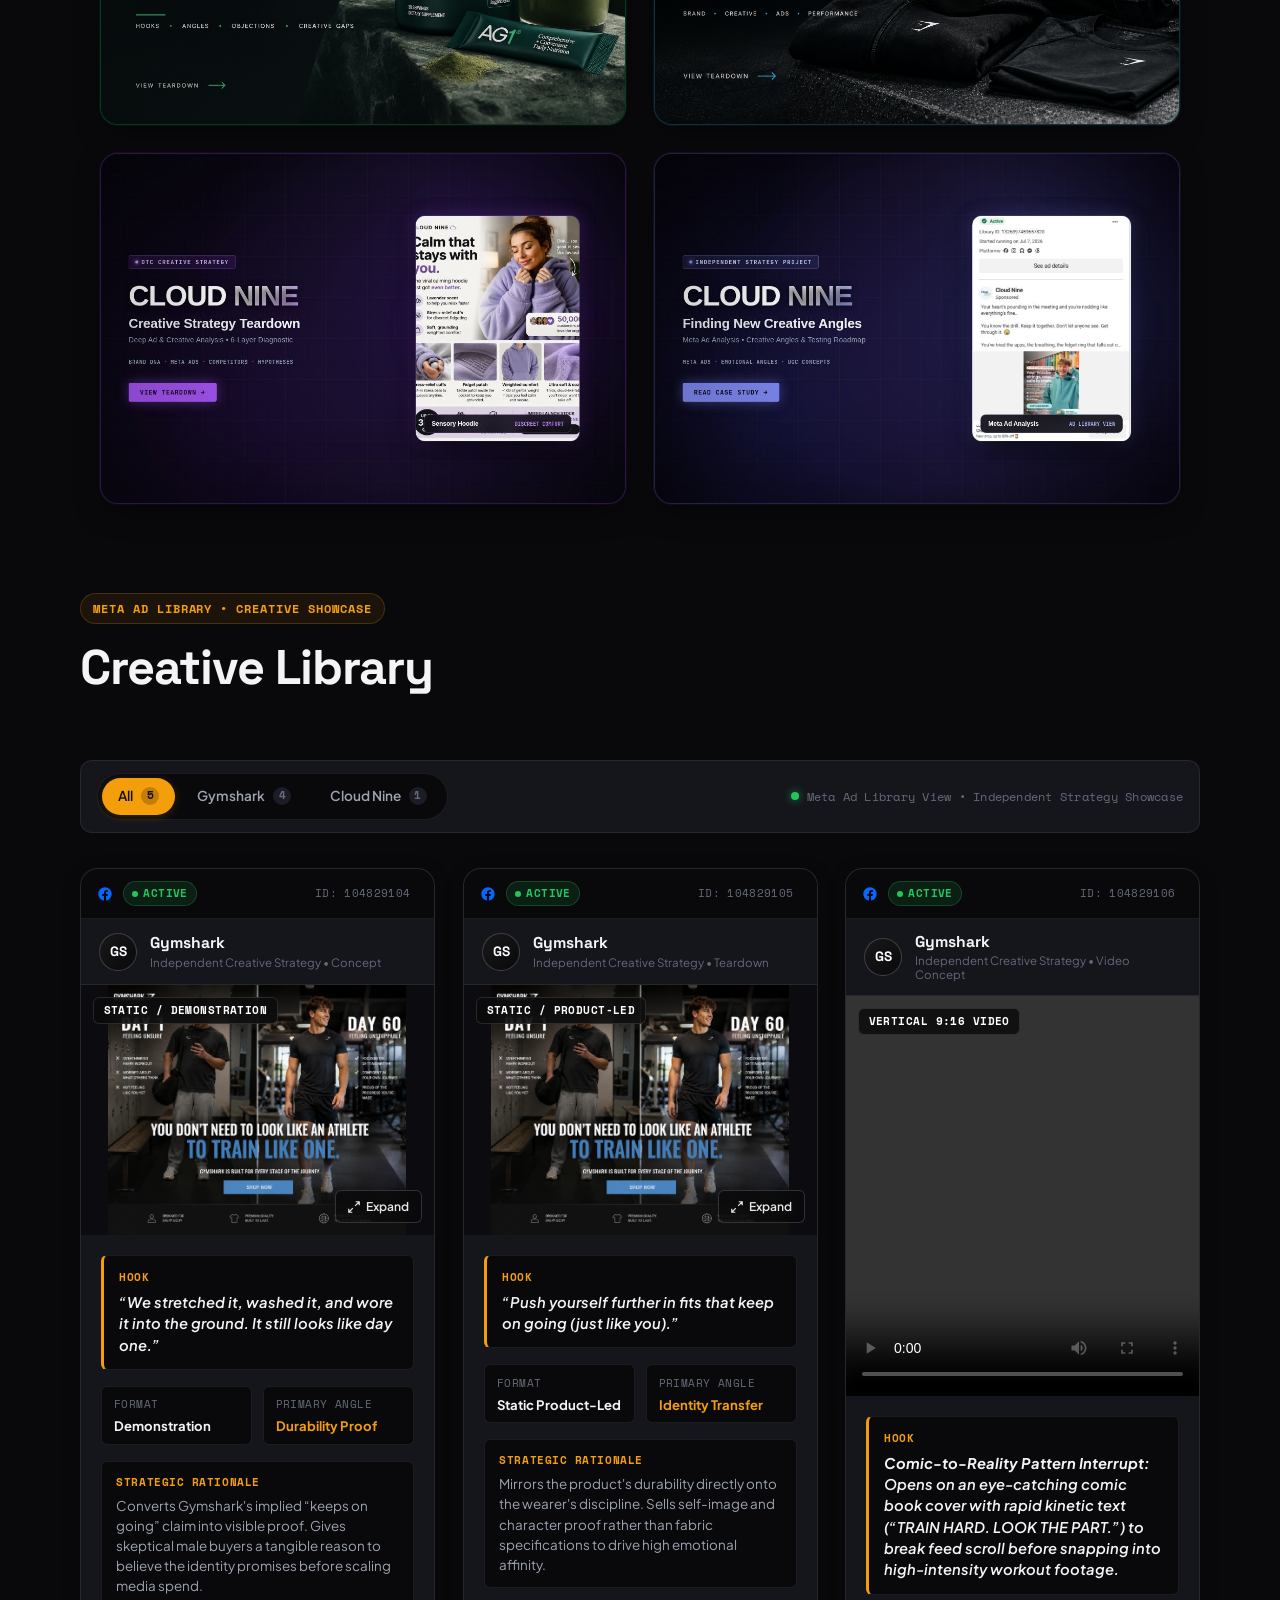
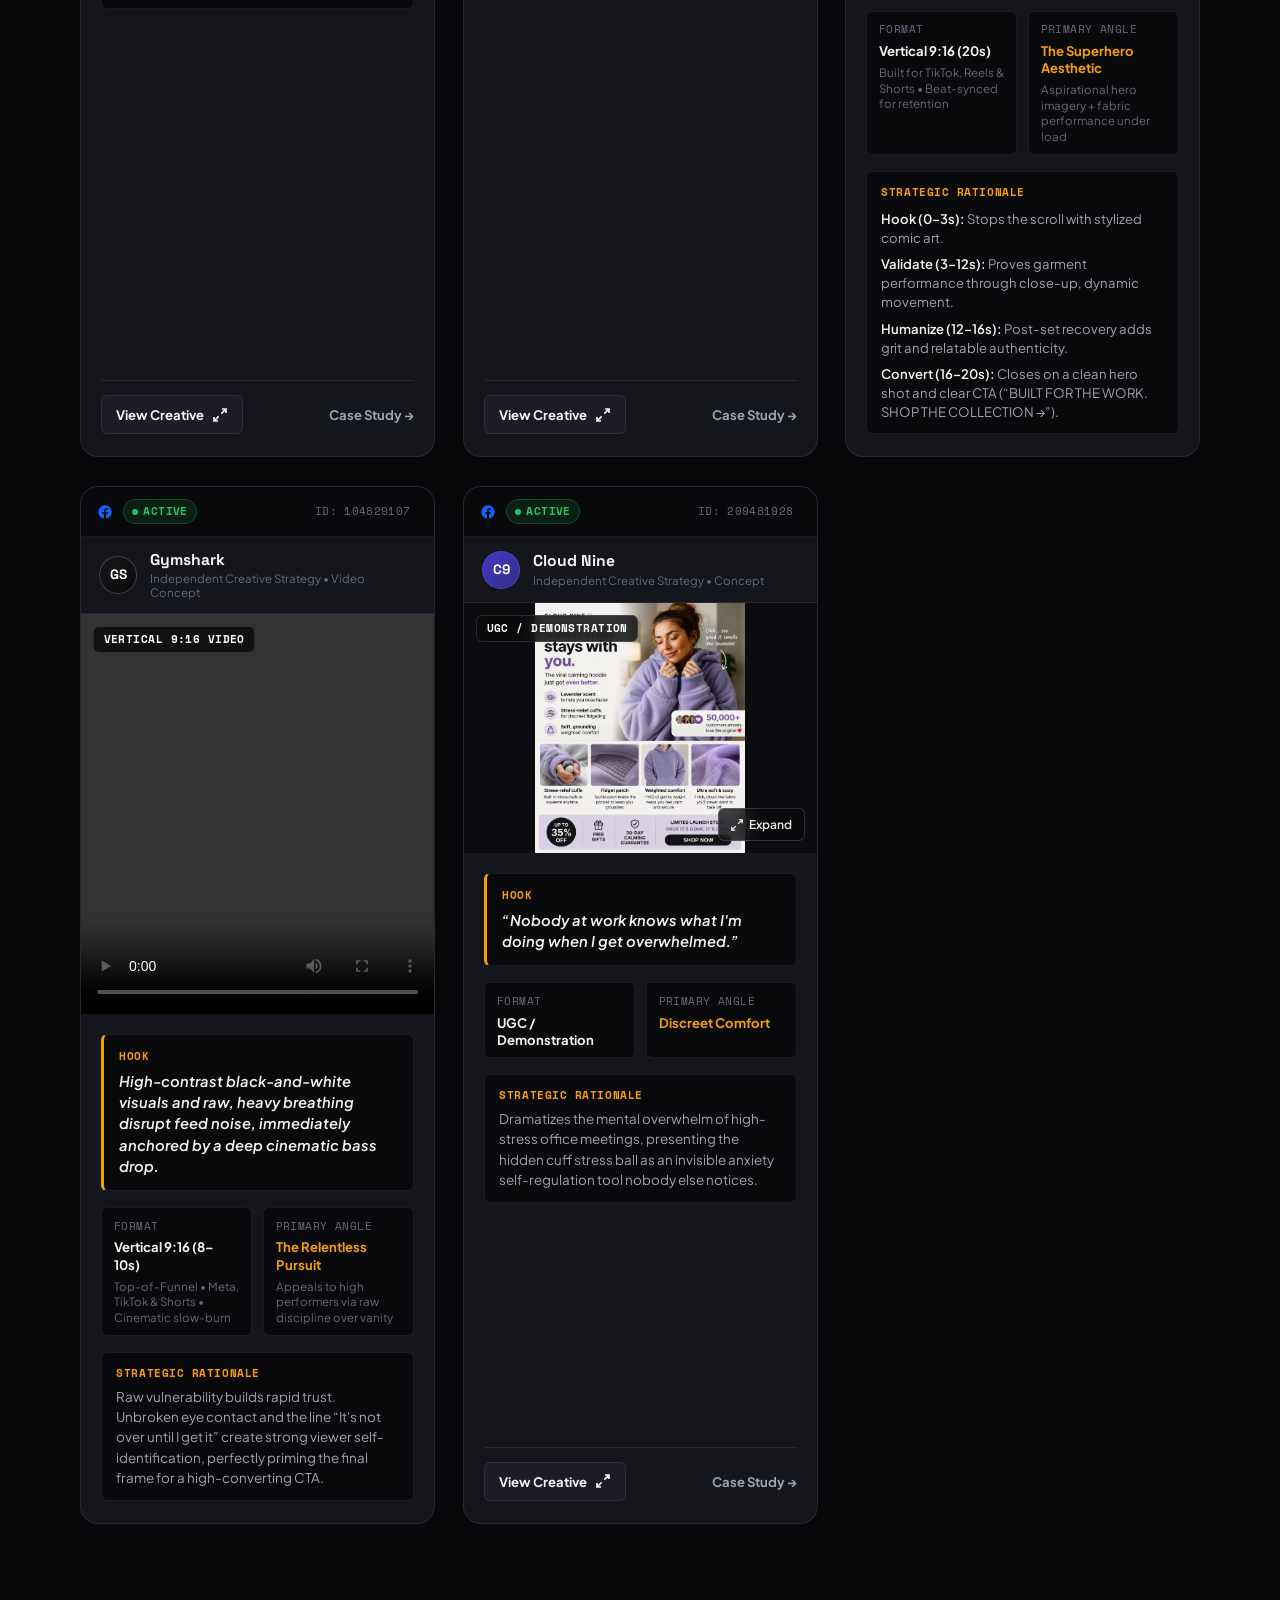
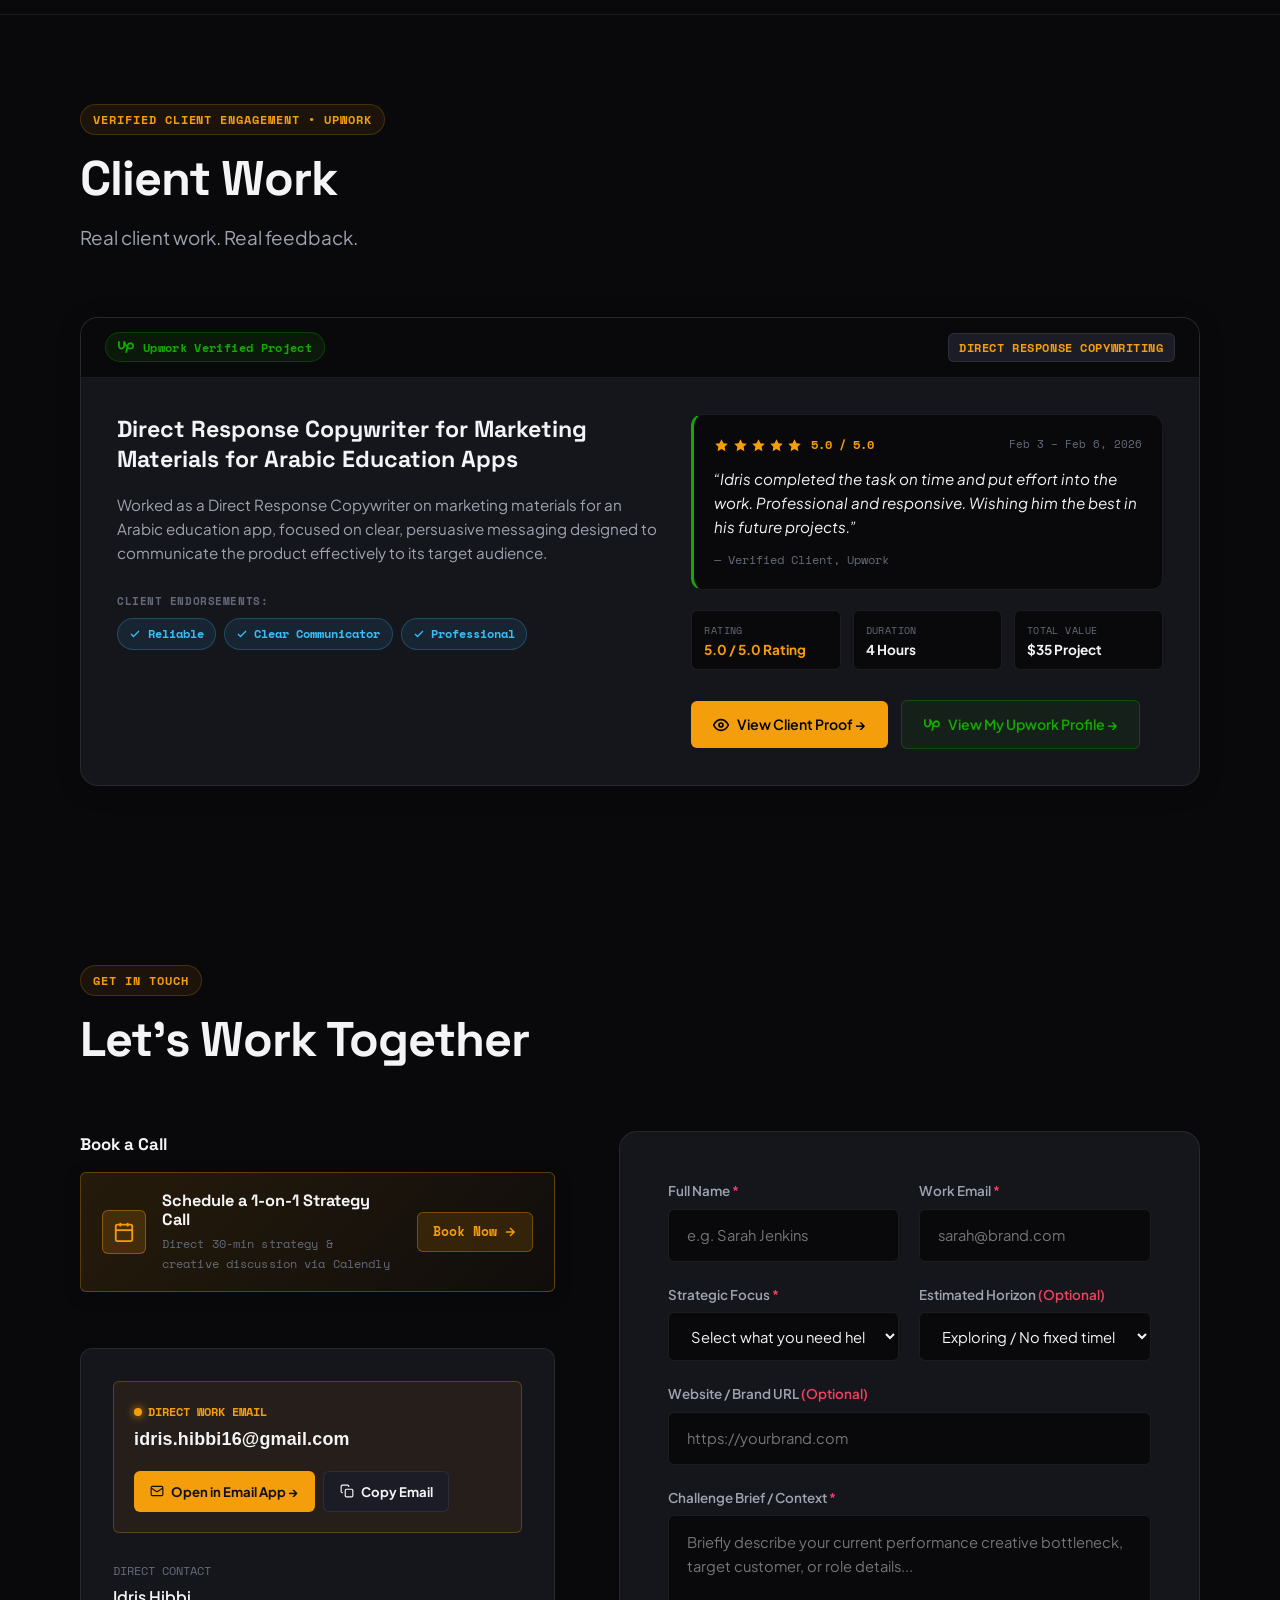
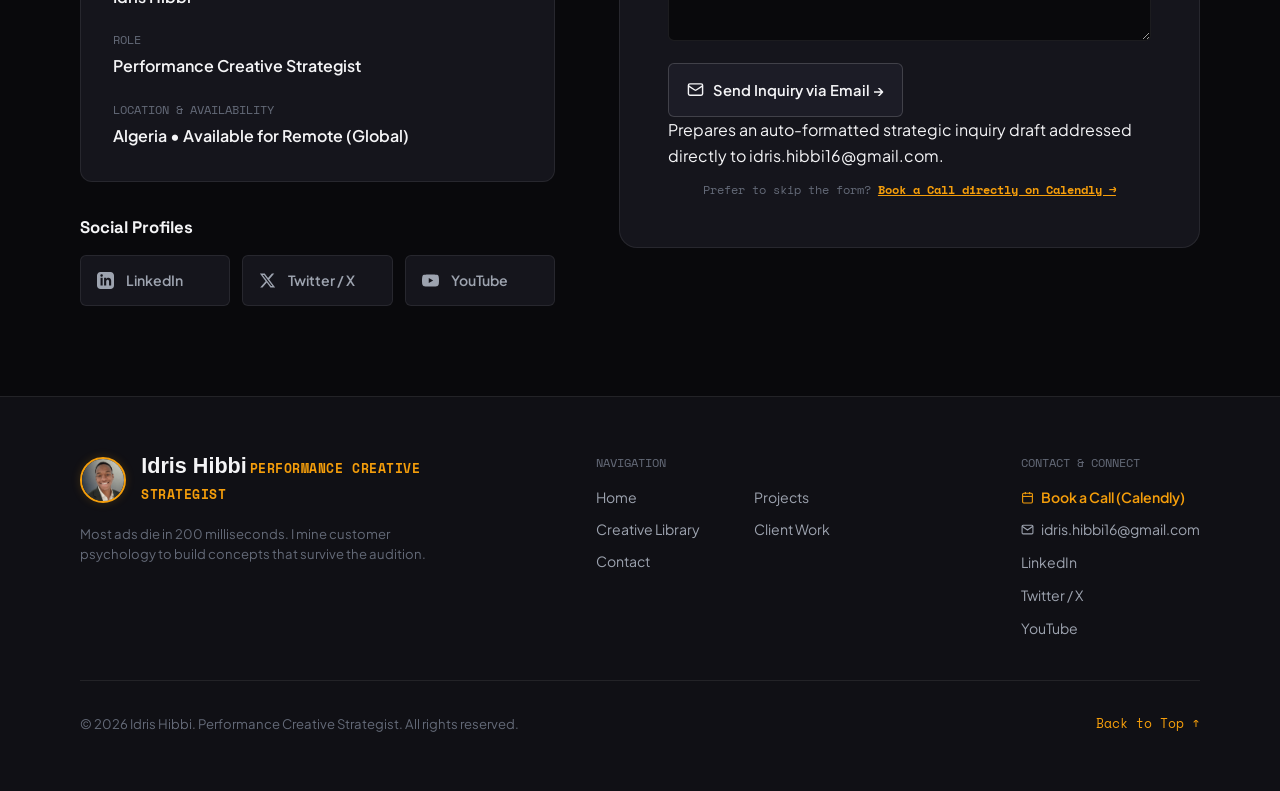
==== commit 5d3e6536: "fix: enforce removal of dividing line and add cache-busting to stylesheet" ====
--- a/index.html
+++ b/index.html
@@ -27,7 +27,7 @@
   <link rel="stylesheet" href="https://fonts.googleapis.com/css2?family=Instrument+Serif:ital@0;1&family=Plus+Jakarta+Sans:ital,wght@0,300;0,400;0,500;0,600;0,700;0,800;1,400&family=Space+Grotesk:wght@500;600;700&family=Space+Mono:ital,wght@0,400;0,700;1,400;1,700&display=swap">
 
   <!-- Stylesheet -->
-  <link rel="stylesheet" href="css/style.css">
+  <link rel="stylesheet" href="css/style.css?v=2.2">
 </head>
 <body>
 
@@ -229,7 +229,7 @@
     <!-- ───────────────────────────────────────────────────────────
          02 — PROJECTS (CASE STUDY CARDS WITH VISUAL PREVIEWS)
          ─────────────────────────────────────────────────────────── -->
-    <section id="work" class="section work-section" aria-label="Projects">
+    <section id="work" class="section work-section" style="border-bottom: none !important;" aria-label="Projects">
       <div class="container">
         
         <div class="section-header reveal">
@@ -433,7 +433,7 @@
     <!-- ───────────────────────────────────────────────────────────
          03.5 — CREATIVE LIBRARY (META AD LIBRARY SHOWCASE)
          ─────────────────────────────────────────────────────────── -->
-    <section id="creative-library" class="section creative-library-section" aria-label="Creative Library">
+    <section id="creative-library" class="section creative-library-section" style="border-top: none !important; border: none !important;" aria-label="Creative Library">
       <div class="container">
         
         <div class="section-header reveal">
--- a/css/style.css
+++ b/css/style.css
@@ -2338,9 +2338,12 @@
 /* ==========================================================================
    03.5 — CREATIVE LIBRARY (META AD LIBRARY SHOWCASE)
    ========================================================================== */
-.creative-library-section {
+.creative-library-section,
+#creative-library {
   position: relative;
-  border-top: 1px solid var(--border-color);
+  border-top: none !important;
+  border: none !important;
+  padding-top: clamp(2rem, 3.5vw, 3.5rem);
 }
 
 /* Control Bar: Brand Filter Tabs & Meta Status Badge */
@@ -3697,11 +3700,17 @@
    FEATURED CREATIVE STRATEGY TEARDOWNS GRID (AG1 + GYMSHARK)
    Compact 2-Column Responsive Portfolio Showcase (Small Size)
    ══════════════════════════════════════════════════════════════════ */
+.work-section,
+#work {
+  border-bottom: none !important;
+  padding-bottom: clamp(2rem, 3.5vw, 3.5rem);
+}
+
 .featured-teardowns-grid {
   display: grid;
   grid-template-columns: repeat(2, 1fr);
   gap: 1.75rem;
-  margin-bottom: 2.25rem;
+  margin-bottom: 0;
   max-width: 1080px;
   margin-left: auto;
   margin-right: auto;
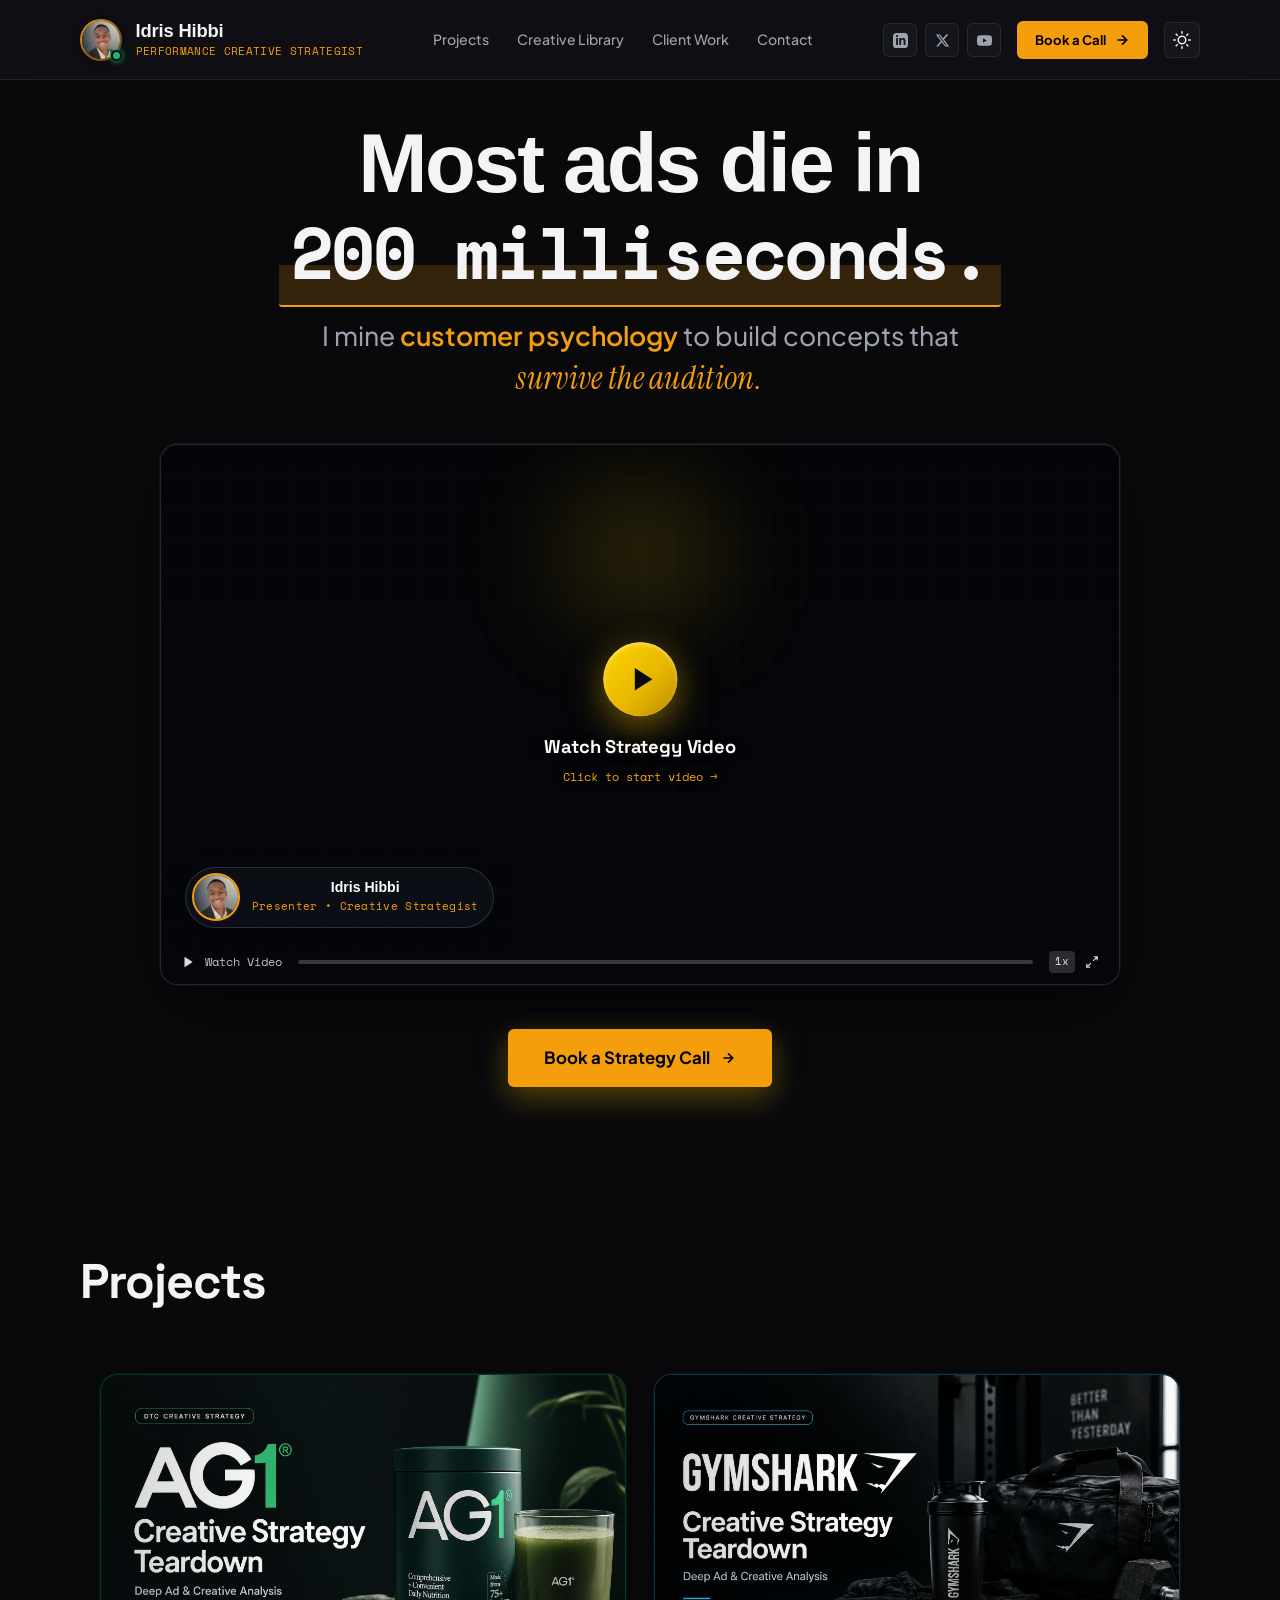
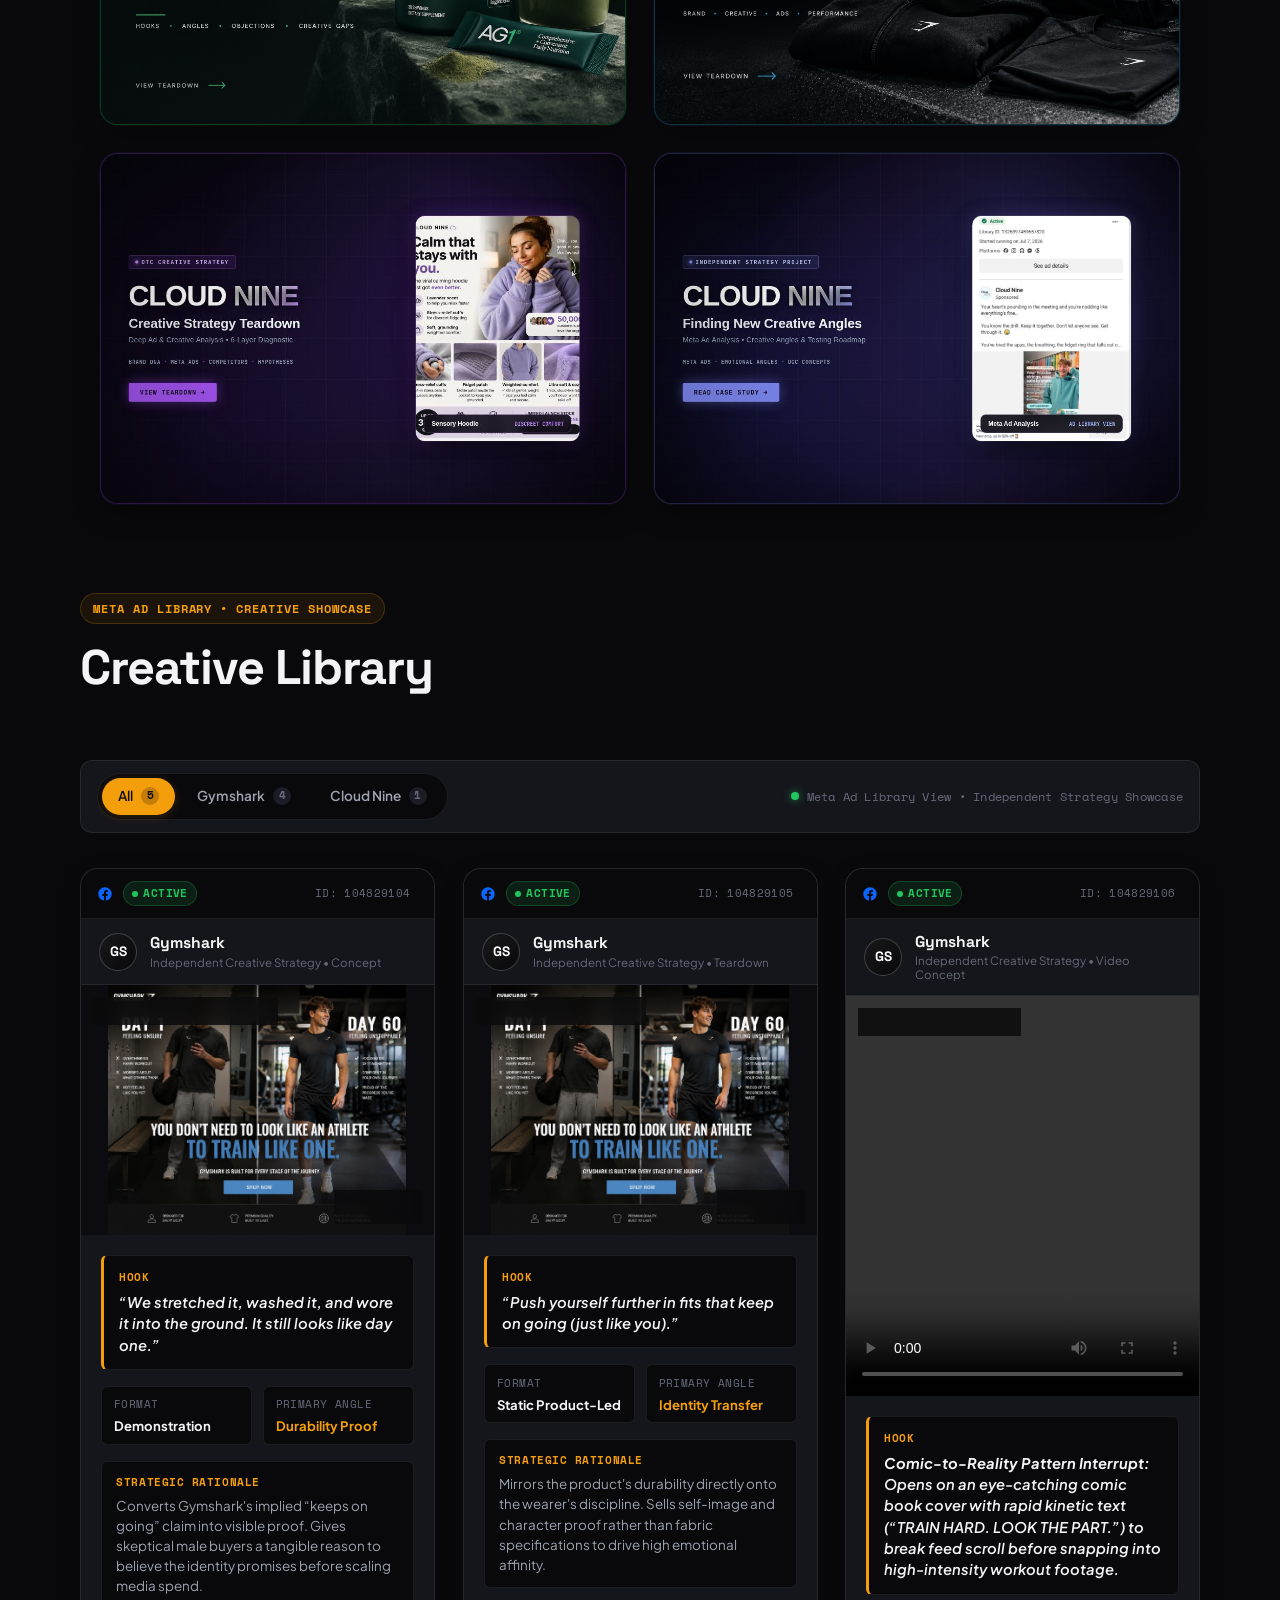
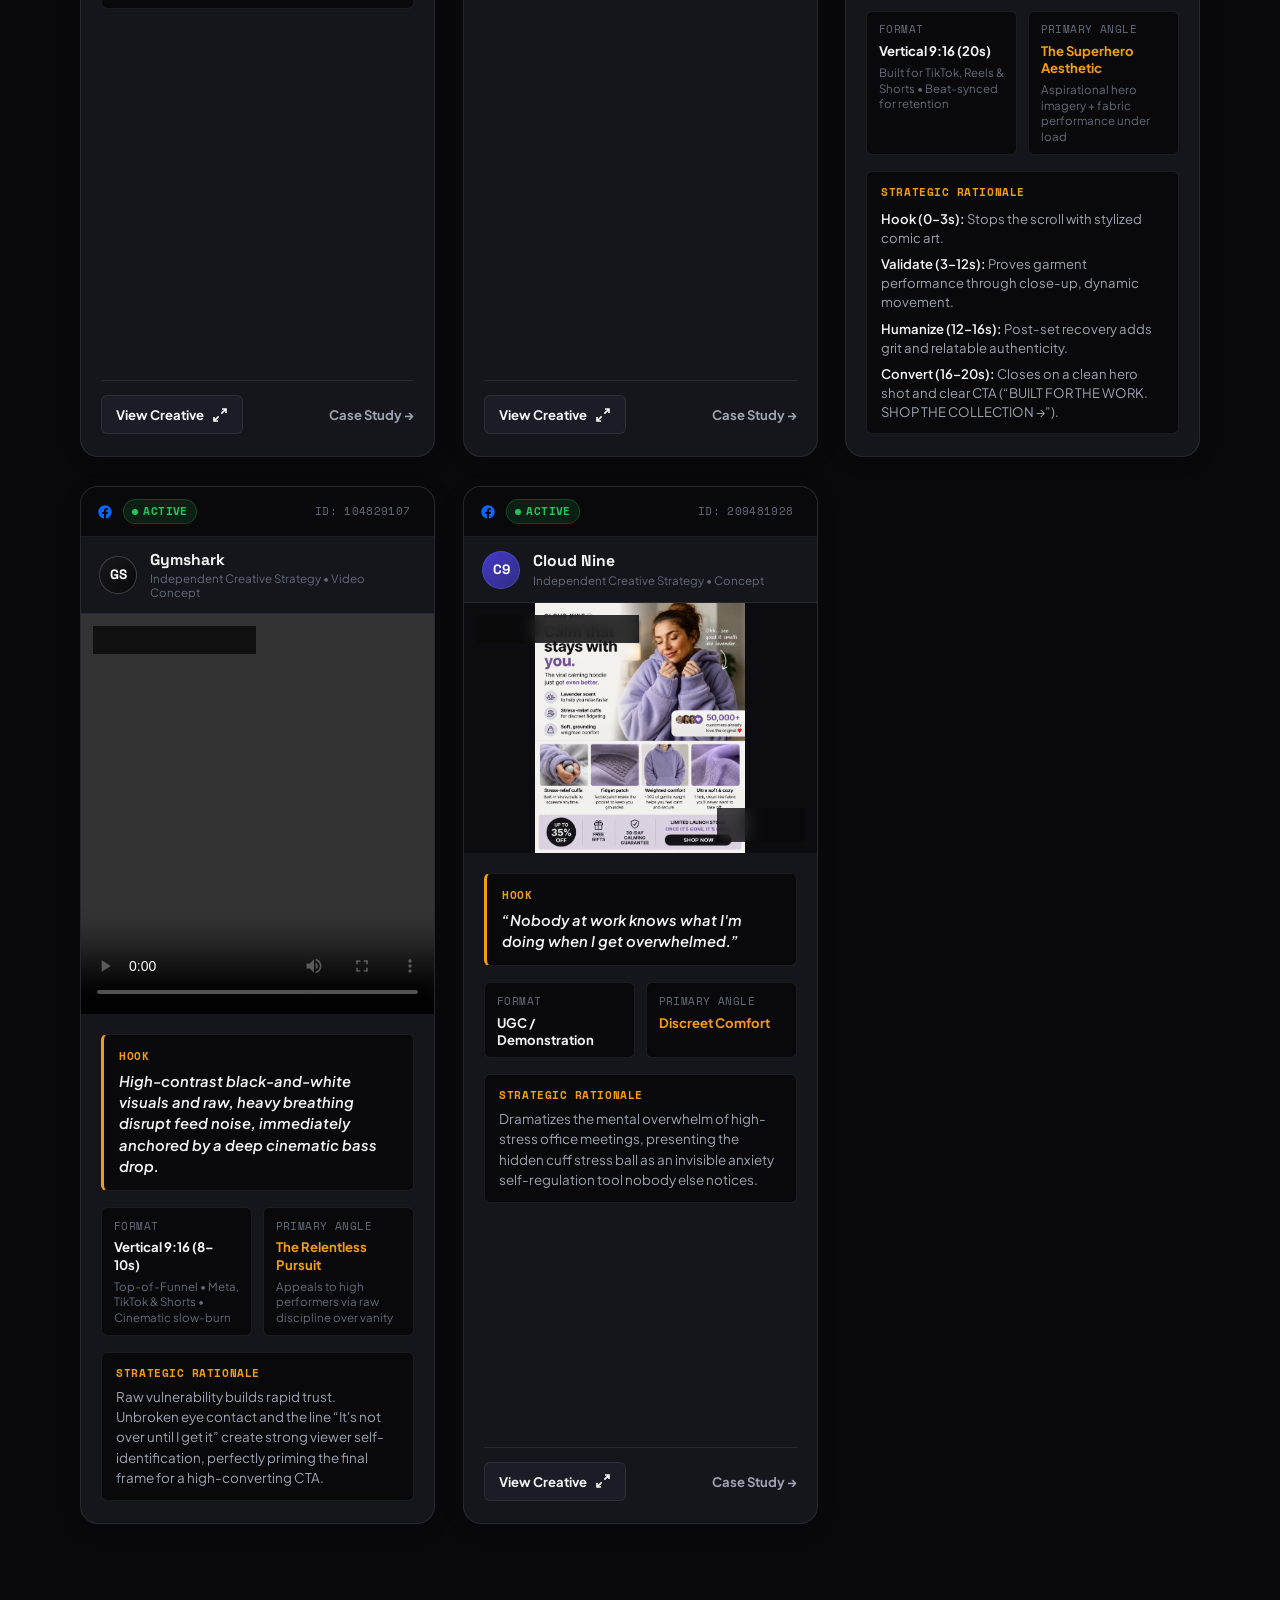
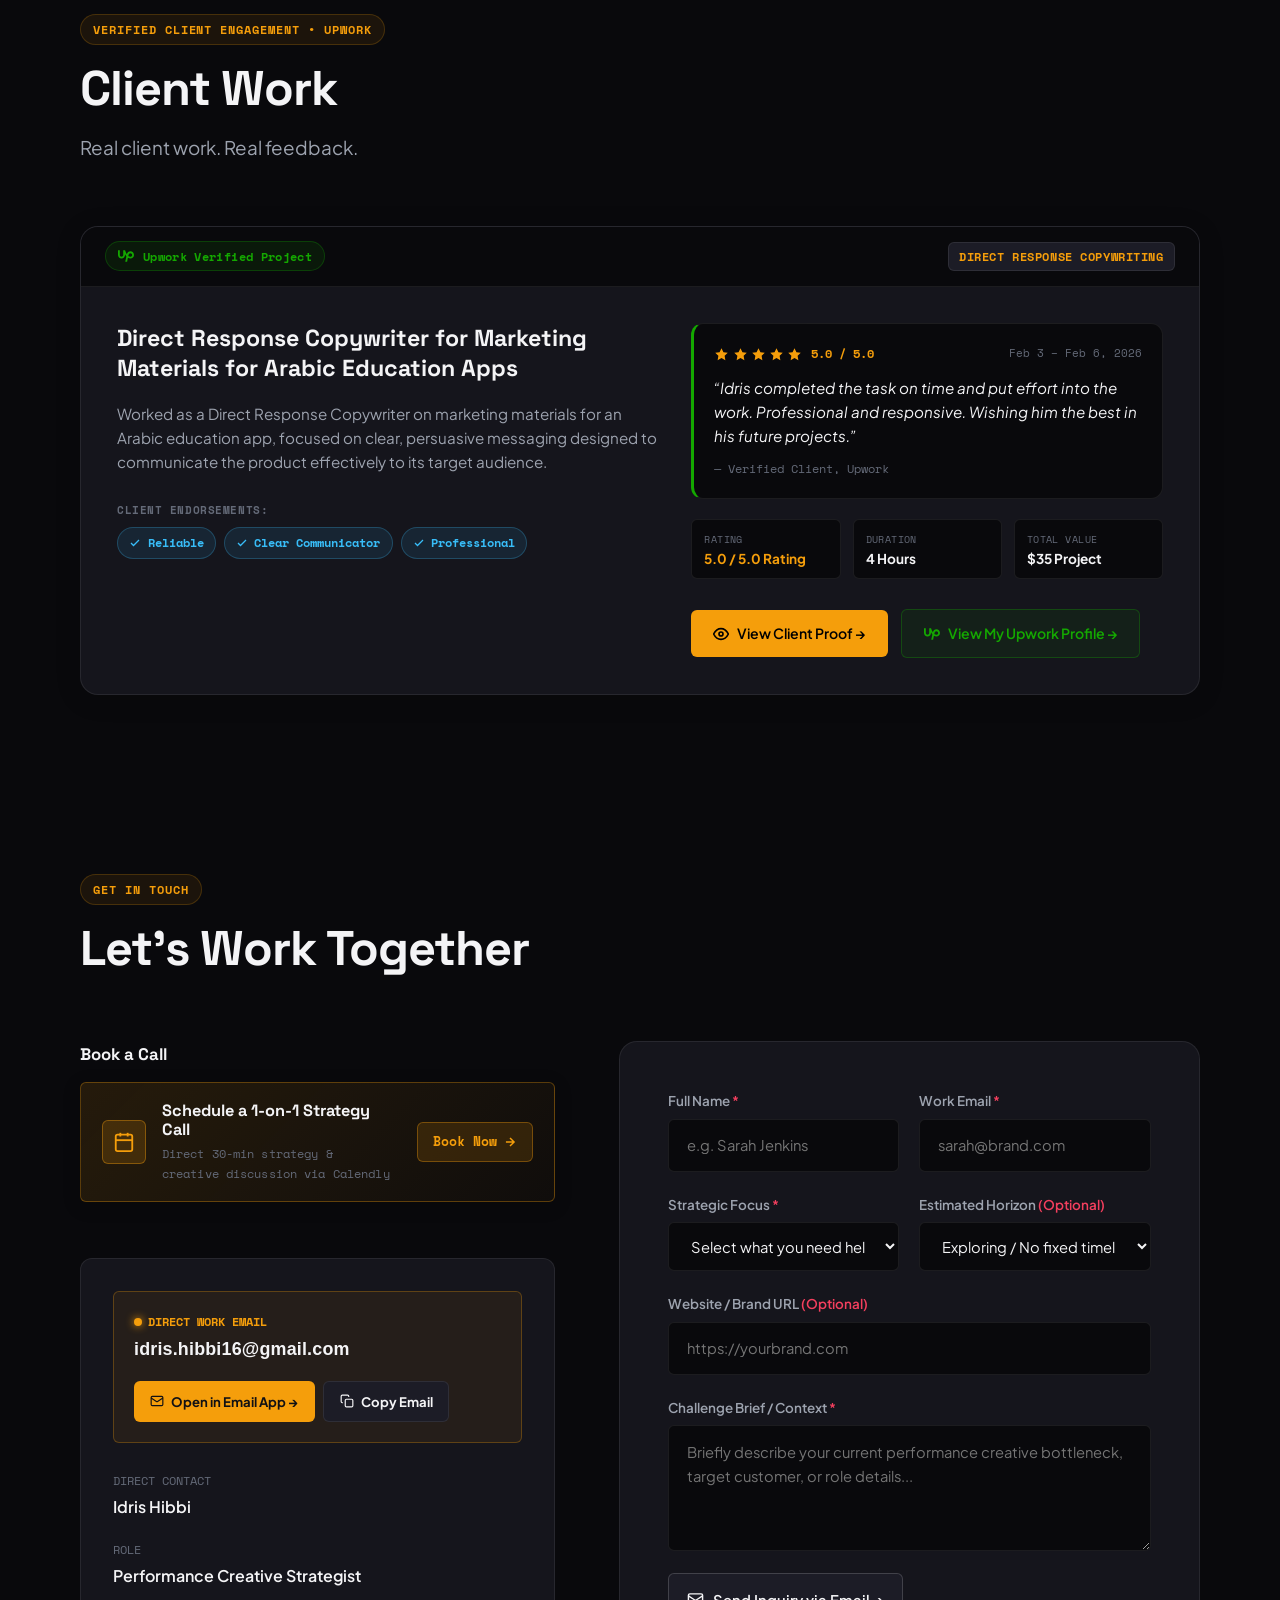
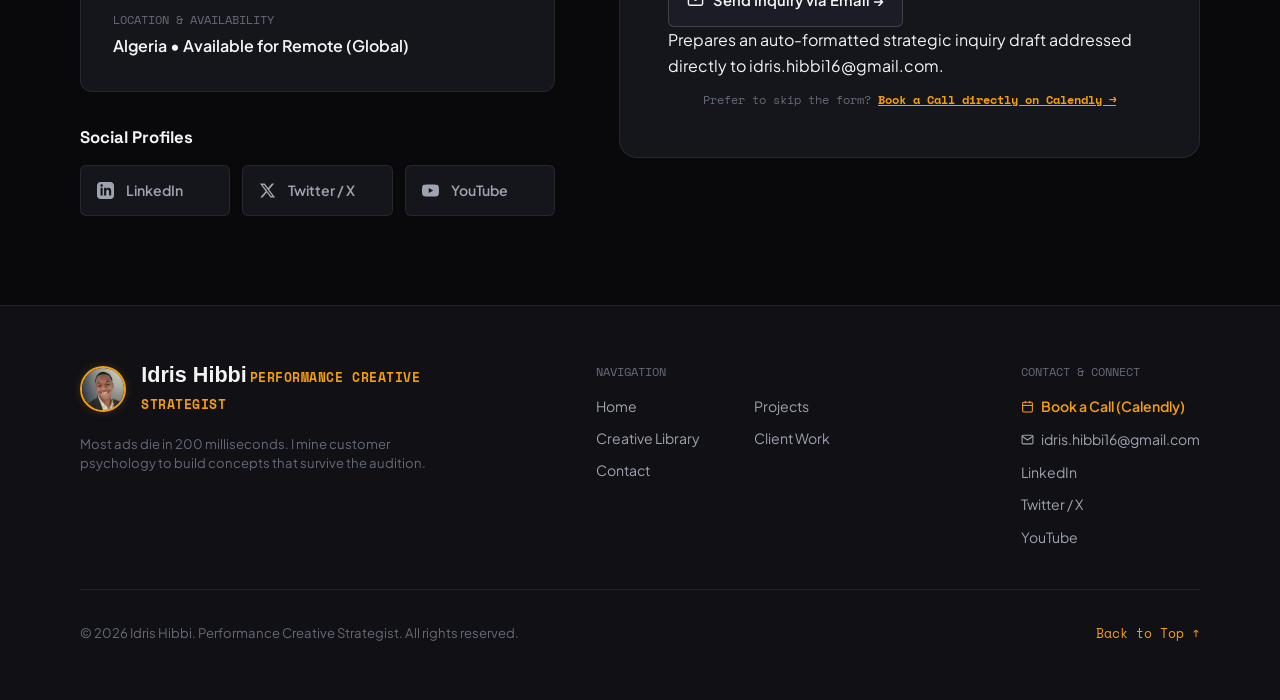
==== commit 88b613db: "style: remove dividing line and shorten space between creative library and client work" ====
--- a/index.html
+++ b/index.html
@@ -27,7 +27,7 @@
   <link rel="stylesheet" href="https://fonts.googleapis.com/css2?family=Instrument+Serif:ital@0;1&family=Plus+Jakarta+Sans:ital,wght@0,300;0,400;0,500;0,600;0,700;0,800;1,400&family=Space+Grotesk:wght@500;600;700&family=Space+Mono:ital,wght@0,400;0,700;1,400;1,700&display=swap">
 
   <!-- Stylesheet -->
-  <link rel="stylesheet" href="css/style.css?v=2.2">
+  <link rel="stylesheet" href="css/style.css?v=2.3">
 </head>
 <body>
 
@@ -433,7 +433,7 @@
     <!-- ───────────────────────────────────────────────────────────
          03.5 — CREATIVE LIBRARY (META AD LIBRARY SHOWCASE)
          ─────────────────────────────────────────────────────────── -->
-    <section id="creative-library" class="section creative-library-section" style="border-top: none !important; border: none !important;" aria-label="Creative Library">
+    <section id="creative-library" class="section creative-library-section" style="border-top: none !important; border-bottom: none !important; border: none !important;" aria-label="Creative Library">
       <div class="container">
         
         <div class="section-header reveal">
@@ -779,7 +779,7 @@
     <!-- ───────────────────────────────────────────────────────────
          03.75 — CLIENT WORK (VERIFIED UPWORK CLIENT PROOF)
          ─────────────────────────────────────────────────────────── -->
-    <section id="client-work" class="section client-work-section" aria-label="Client Work">
+    <section id="client-work" class="section client-work-section" style="border-top: none !important; border: none !important;" aria-label="Client Work">
       <div class="container">
         
         <div class="section-header reveal">
--- a/css/style.css
+++ b/css/style.css
@@ -2342,8 +2342,10 @@
 #creative-library {
   position: relative;
   border-top: none !important;
+  border-bottom: none !important;
   border: none !important;
   padding-top: clamp(2rem, 3.5vw, 3.5rem);
+  padding-bottom: clamp(2rem, 3.5vw, 3.5rem);
 }
 
 /* Control Bar: Brand Filter Tabs & Meta Status Badge */
@@ -3083,9 +3085,12 @@
 /* ==========================================================================
    03.75 — CLIENT WORK (VERIFIED UPWORK CLIENT PROOF)
    ========================================================================== */
-.client-work-section {
+.client-work-section,
+#client-work {
   position: relative;
-  border-top: 1px solid var(--border-color);
+  border-top: none !important;
+  border: none !important;
+  padding-top: clamp(2rem, 3.5vw, 3.5rem);
 }
 
 .client-work-grid {
